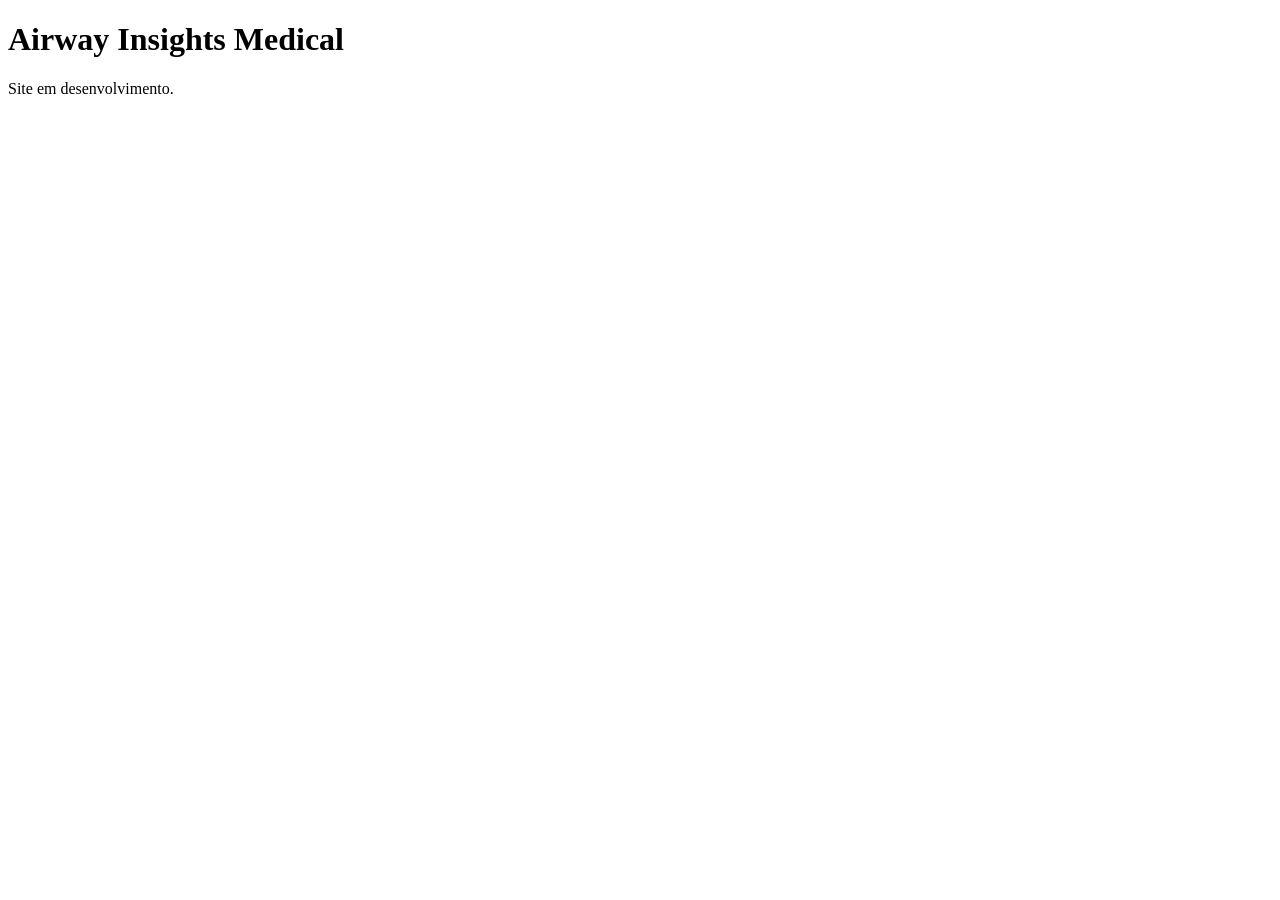
==== index.html @ 78b41fe8 "Rename index.html.html to index.html" ====
<!DOCTYPE html>
<html lang="pt-BR">
<head>
  <meta charset="UTF-8">
  <meta name="viewport" content="width=device-width, initial-scale=1.0">
  <title>Airway Insights Medical</title>
</head>

<body>
  <h1>Airway Insights Medical</h1>
  <p>Site em desenvolvimento.</p>
</body>
</html>
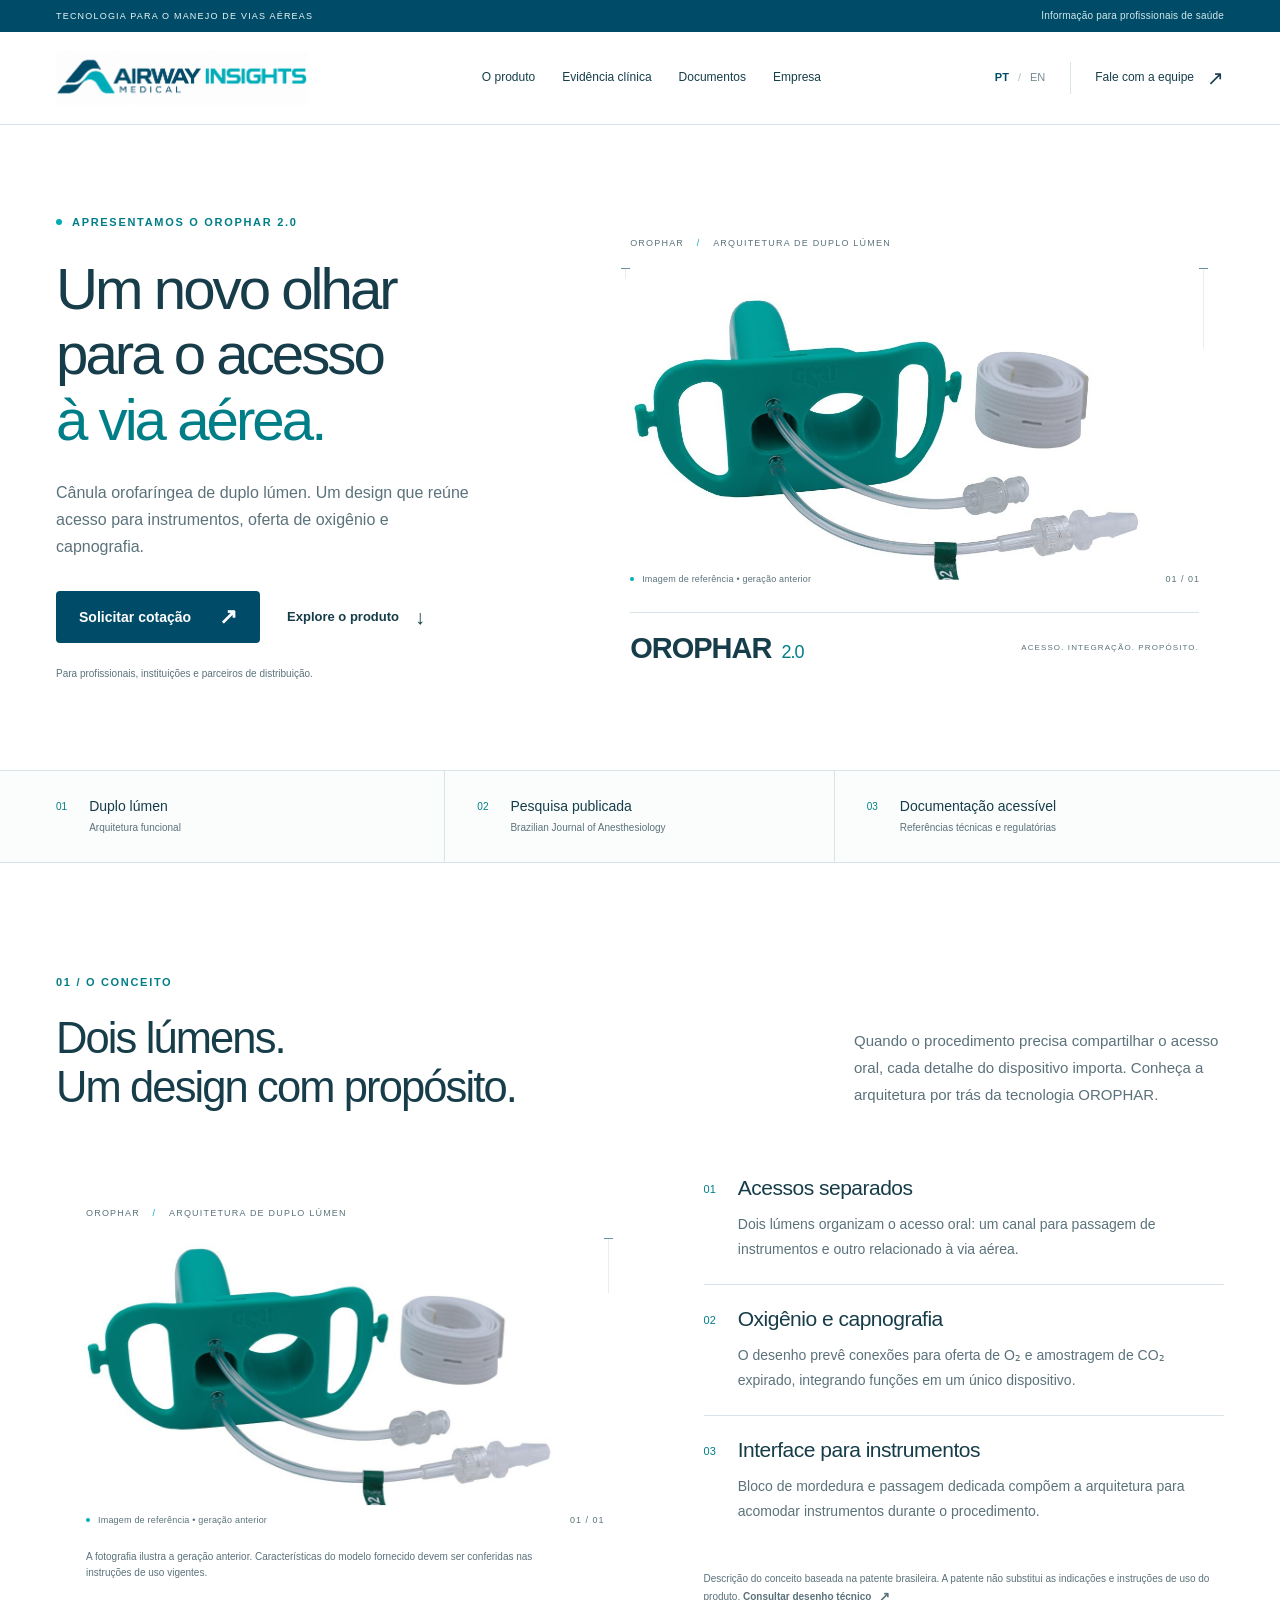
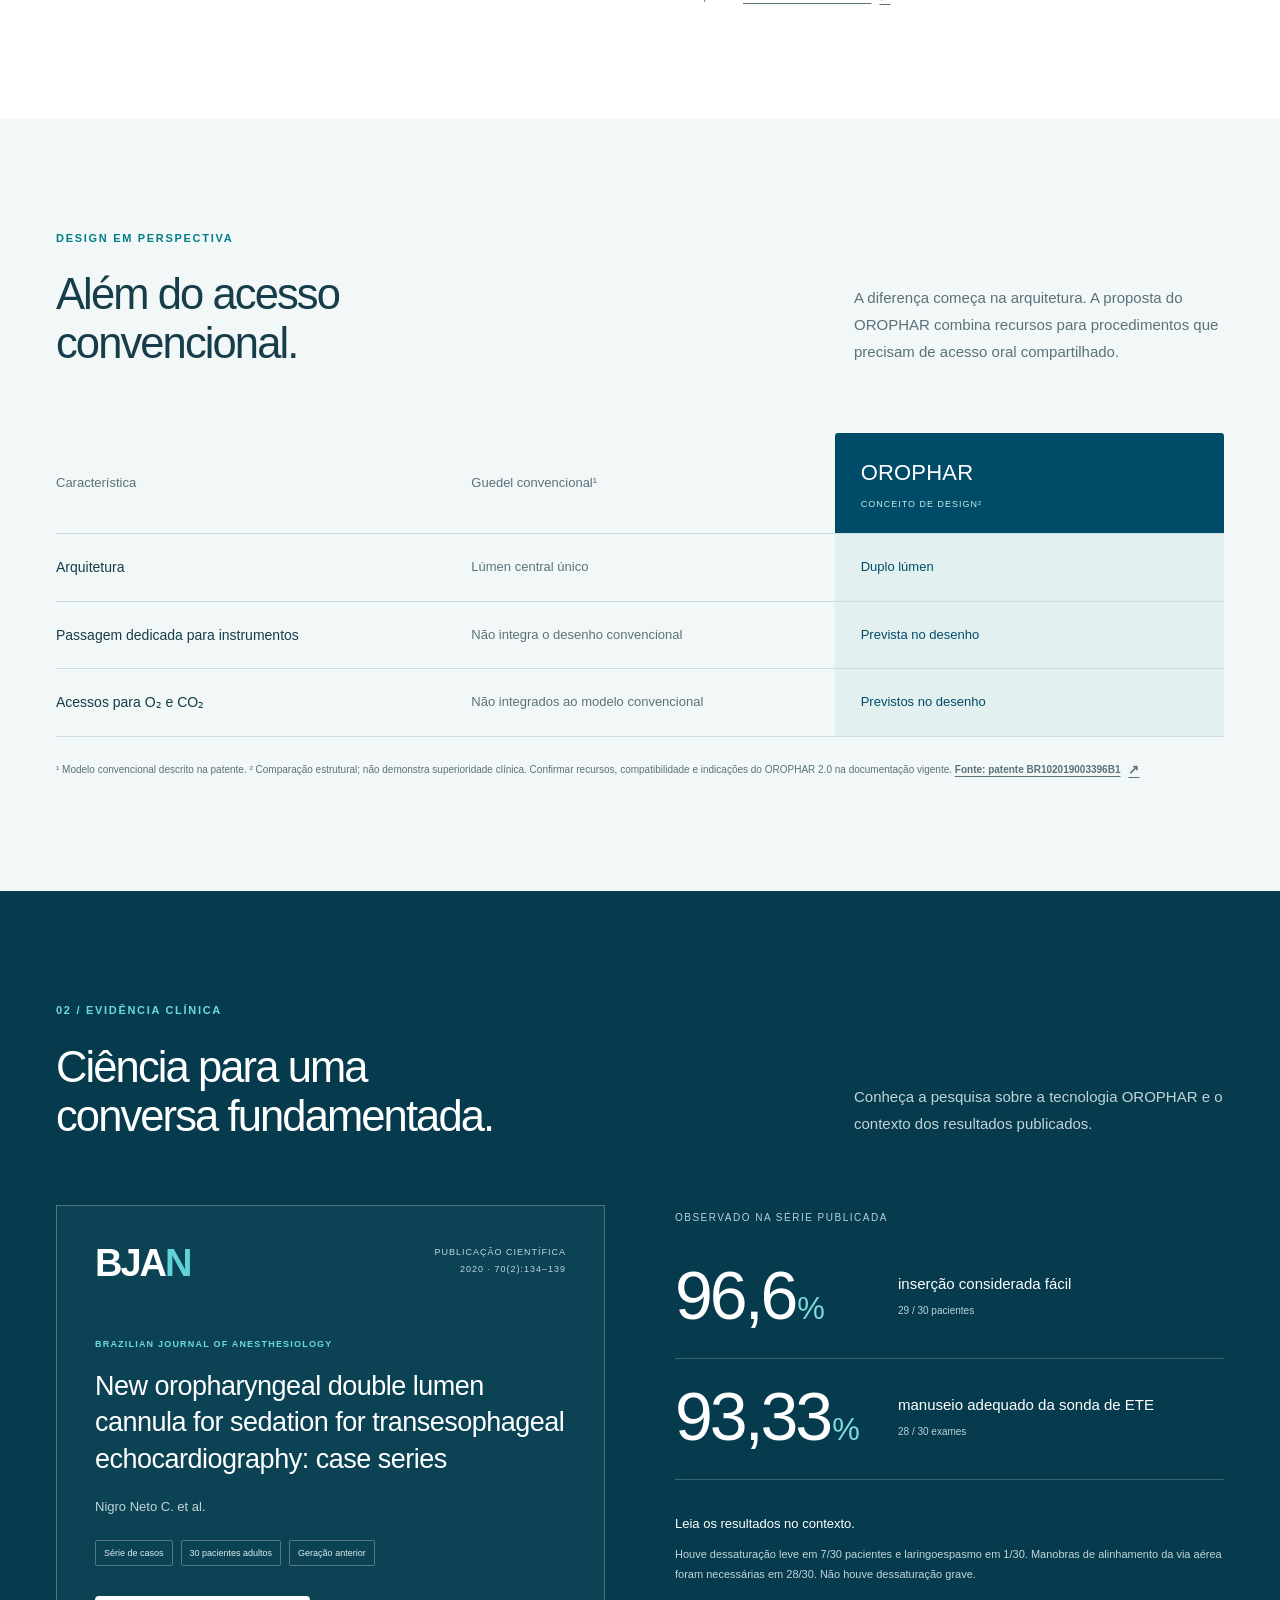
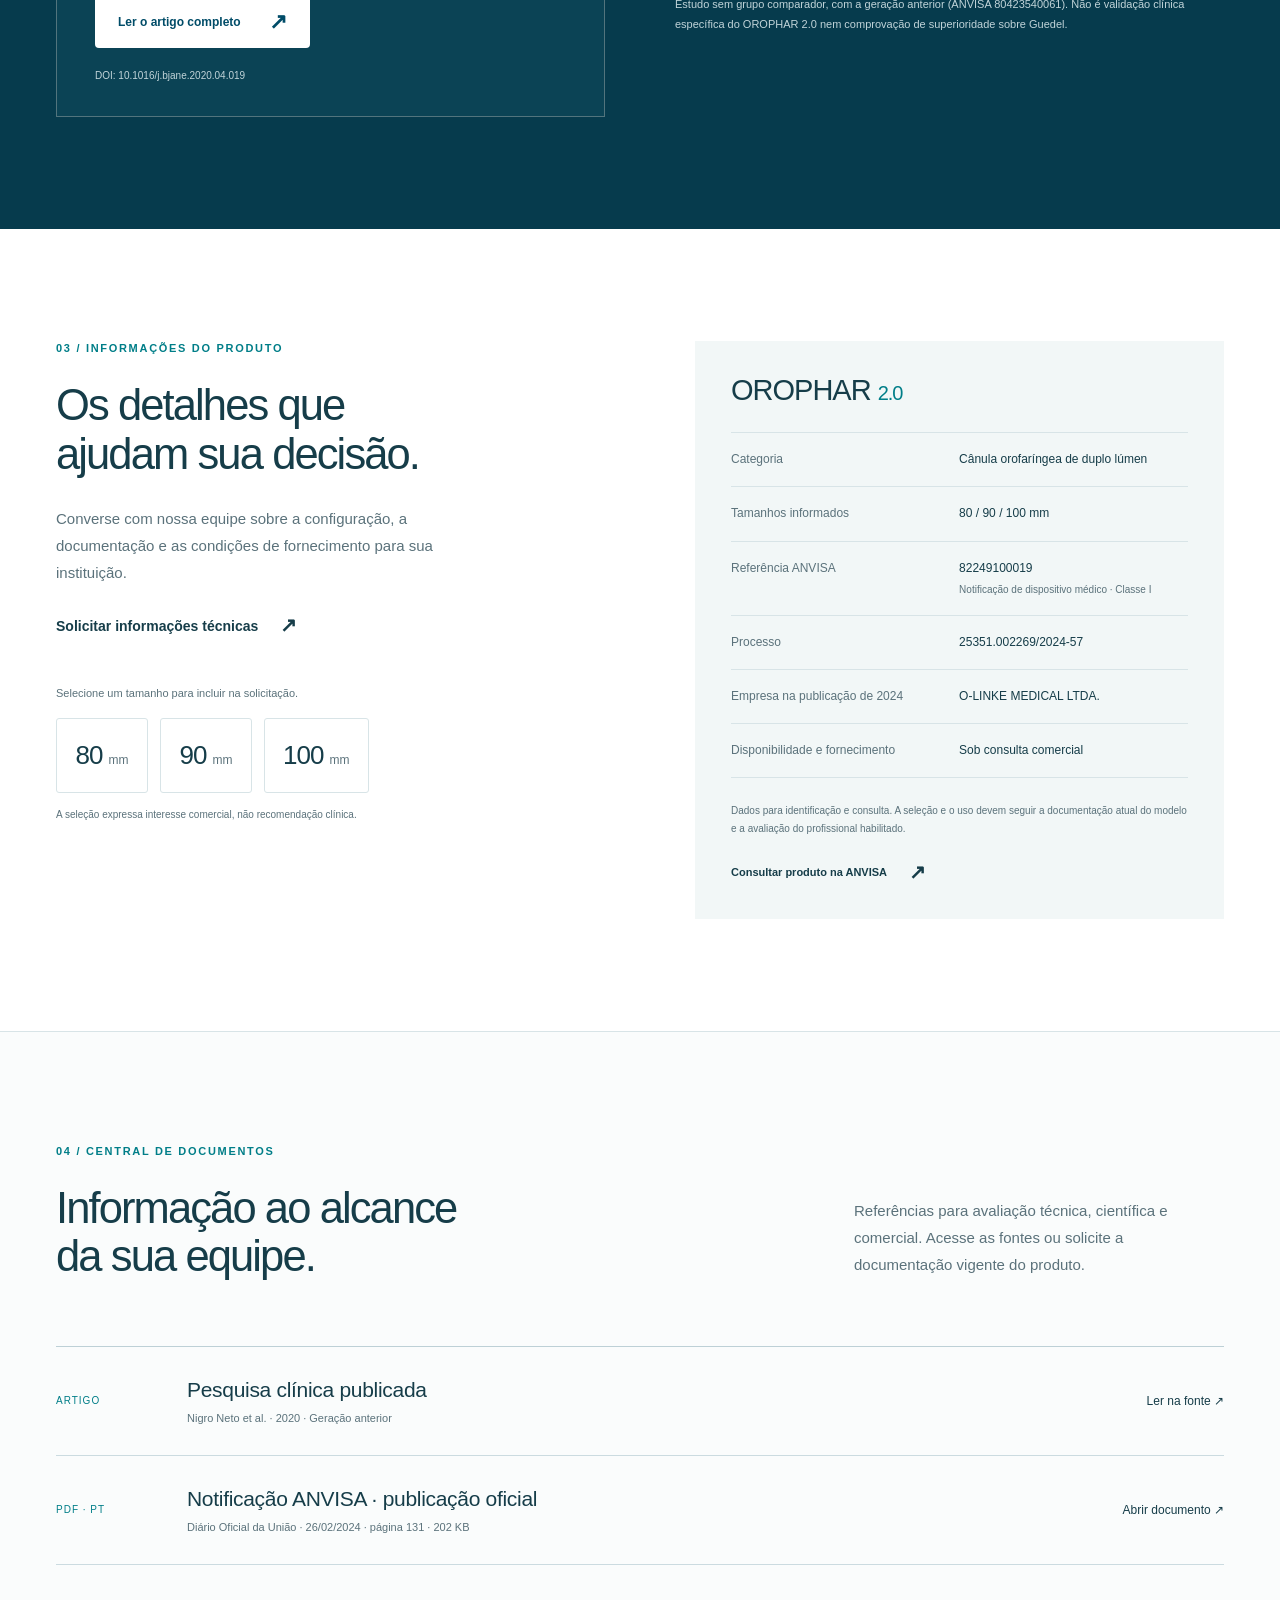
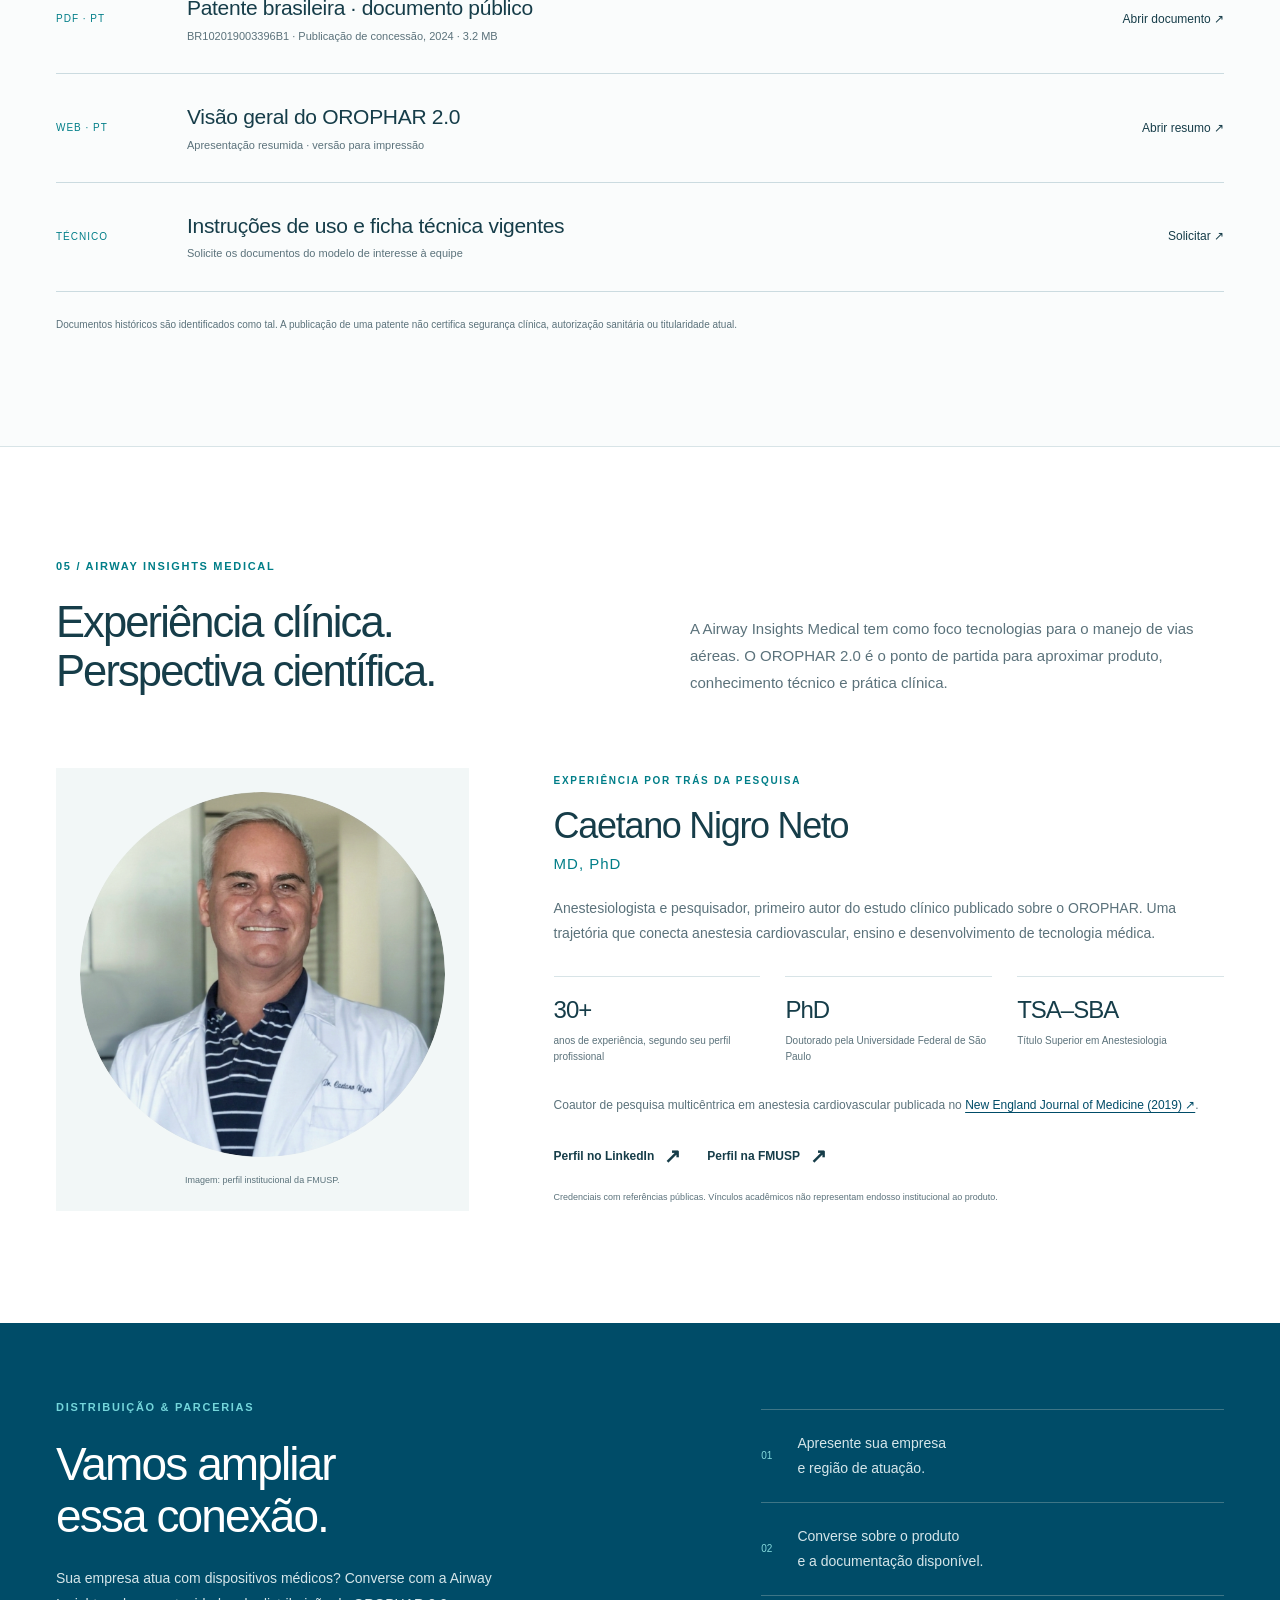
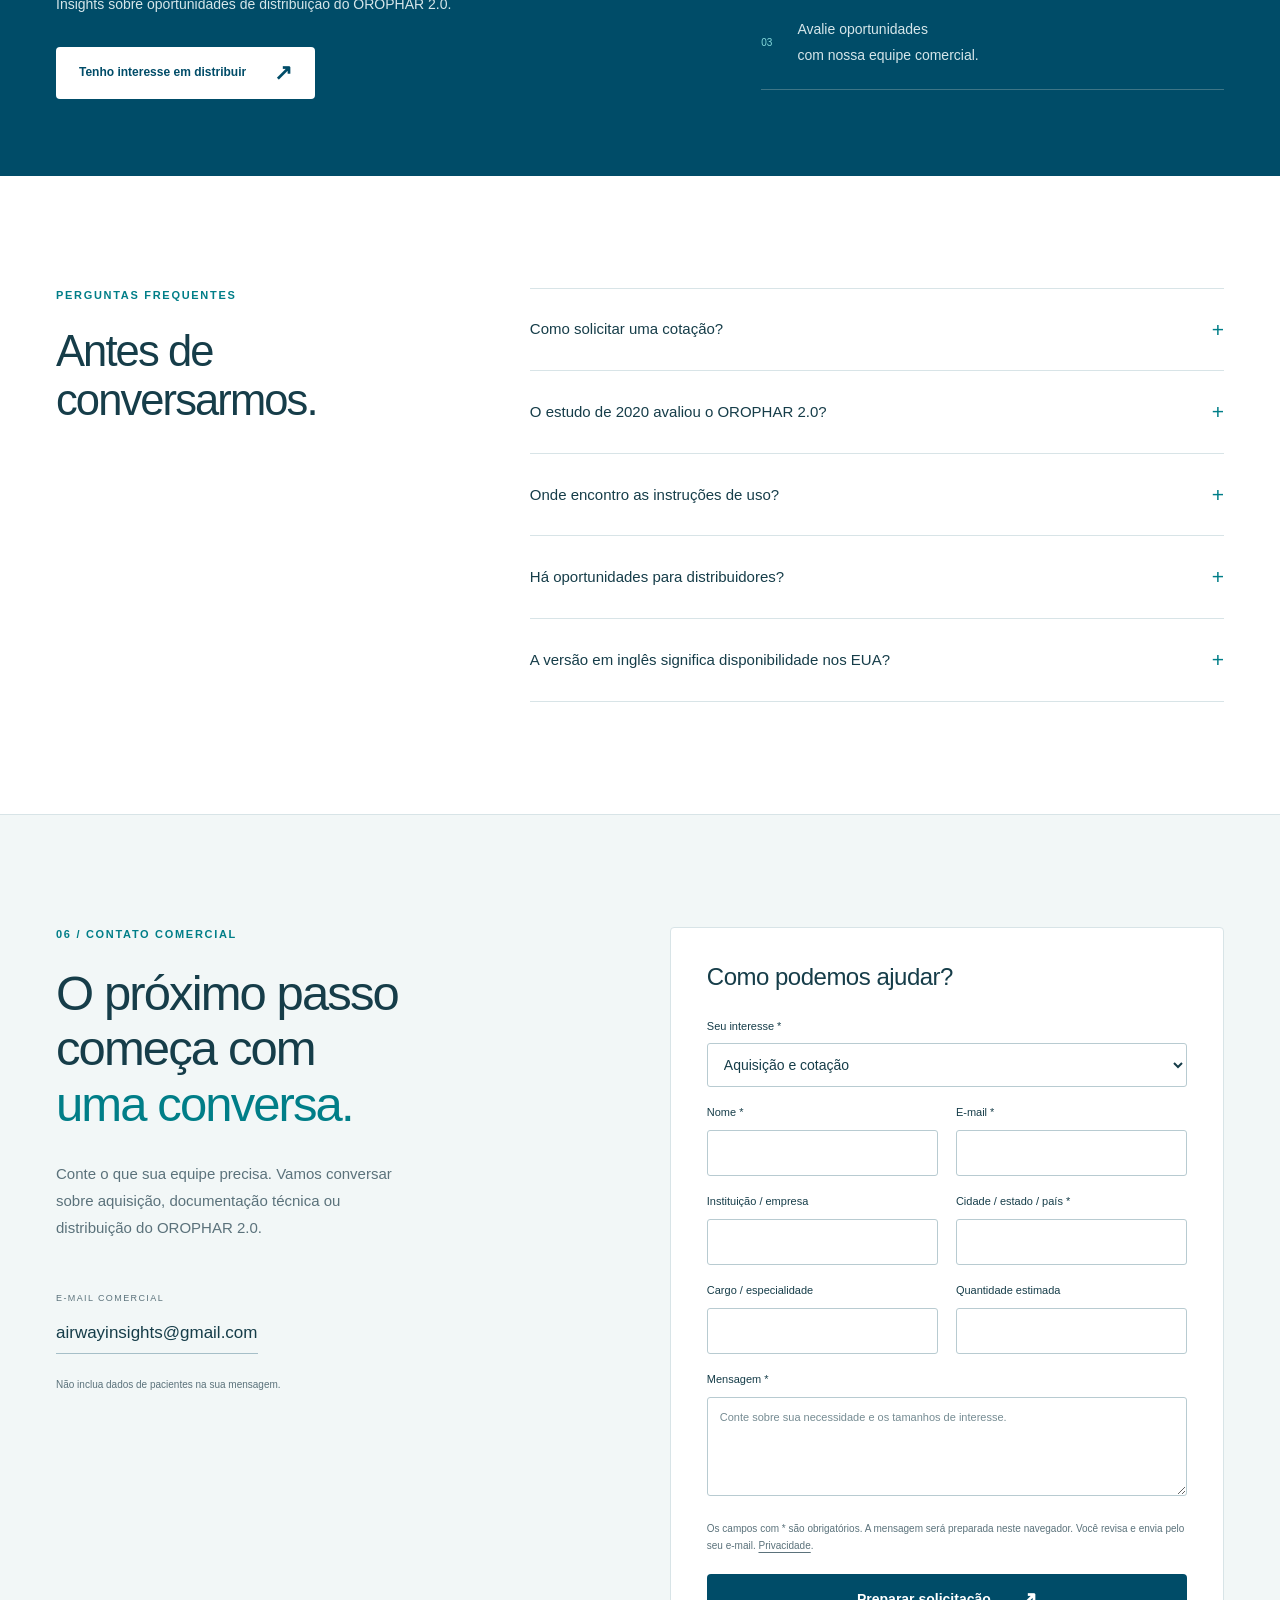
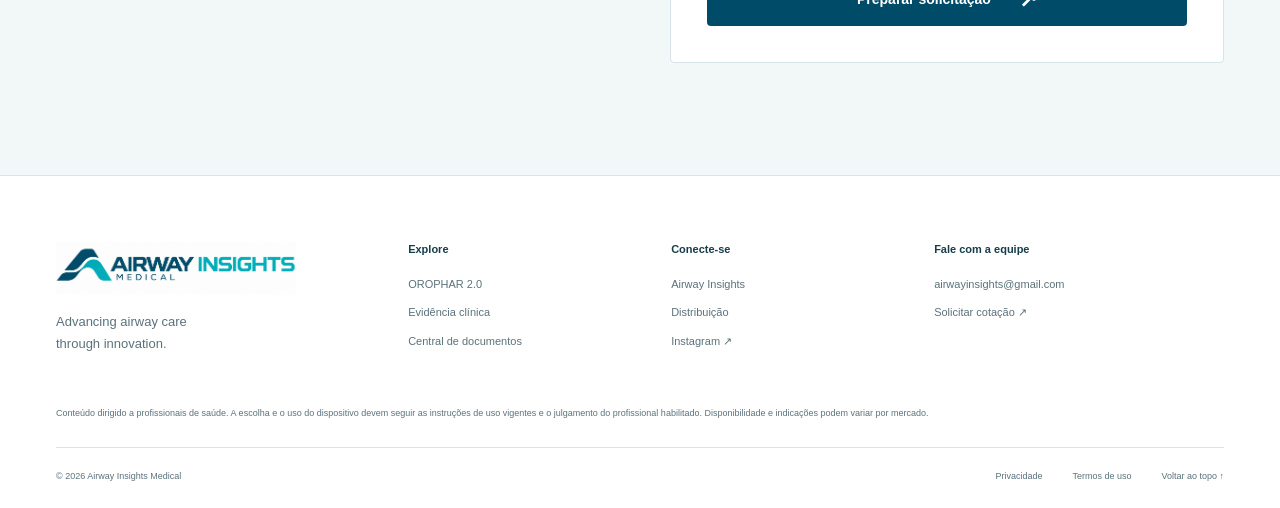
==== commit 33f205d9: "Add files via upload" ====
--- a/index.html
+++ b/index.html
@@ -1,13 +1,107 @@
-<!DOCTYPE html>
-<html lang="pt-BR">
-<head>
-  <meta charset="UTF-8">
-  <meta name="viewport" content="width=device-width, initial-scale=1.0">
-  <title>Airway Insights Medical</title>
-</head>
-
-<body>
-  <h1>Airway Insights Medical</h1>
-  <p>Site em desenvolvimento.</p>
-</body>
-</html>
+<!doctype html>
+<html lang="pt-BR">
+<head>
+ <meta charset="utf-8"><meta name="viewport" content="width=device-width, initial-scale=1">
+ <title>OROPHAR 2.0 | Airway Insights Medical</title>
+ <meta name="description" content="Conheça o OROPHAR 2.0, cânula orofaríngea de duplo lúmen. Design, evidência clínica e contato comercial com a Airway Insights Medical.">
+ <meta name="robots" content="noindex, nofollow"><meta name="theme-color" content="#034d65">
+ <meta property="og:type" content="website"><meta property="og:title" content="OROPHAR 2.0 | Airway Insights Medical"><meta property="og:description" content="Conheça o OROPHAR 2.0, cânula orofaríngea de duplo lúmen. Design, evidência clínica e contato comercial com a Airway Insights Medical.">
+ <meta property="og:locale" content="pt_BR">
+ <link rel="alternate" hreflang="pt-BR" href="index.html"><link rel="alternate" hreflang="en-US" href="en/index.html"><link rel="alternate" hreflang="x-default" href="index.html">
+ <link rel="icon" type="image/png" href="assets/airway-insights-symbol.png">
+ <link rel="stylesheet" href="assets/site.css">
+ <script src="assets/config.js" defer></script><script src="assets/site.js" defer></script>
+</head>
+<body>
+<a class="skip-link" href="#main">Pular para o conteúdo</a>
+<div class="utility"><div class="container utility-inner"><span>TECNOLOGIA PARA O MANEJO DE VIAS AÉREAS</span><span>Informação para profissionais de saúde</span></div></div>
+<header class="site-header"><div class="container header-inner">
+ <a class="brand" href="index.html" aria-label="Airway Insights Medical — início"><img src="assets/airway-insights-logo.png" width="2172" height="724" alt="Airway Insights Medical"></a>
+ <nav class="desktop-nav" aria-label="Navegação principal"><a href="#product">O produto</a><a href="#evidence">Evidência clínica</a><a href="#resources">Documentos</a><a href="#company">Empresa</a></nav>
+ <div class="header-actions"><div class="language-switch" aria-label="Idioma"><a class="active" aria-current="page" href="index.html" lang="pt-BR" aria-label="Português do Brasil">PT</a><span>/</span><a class=""  href="en/index.html" lang="en-US" aria-label="English, United States">EN</a></div><a href="#contact" class="header-contact">Fale com a equipe <span aria-hidden="true">↗</span></a><button class="menu-toggle" aria-expanded="false" aria-controls="mobile-nav" aria-label="Abrir menu"><span></span><span></span></button></div>
+ </div><nav id="mobile-nav" class="mobile-nav" aria-label="Navegação móvel" hidden><a href="#product">O produto</a><a href="#evidence">Evidência clínica</a><a href="#resources">Documentos</a><a href="#company">Empresa</a><a href="#distribution">Distribuição</a><a href="#contact">Contato comercial</a></nav>
+</header>
+<main id="main">
+ <section class="hero container" aria-labelledby="hero-title">
+  <div class="hero-copy"><p class="eyebrow"><span></span>APRESENTAMOS O OROPHAR 2.0</p>
+   <h1 id="hero-title">Um novo olhar<br>para o acesso<br><em>à via aérea.</em></h1>
+   <p class="hero-description">Cânula orofaríngea de duplo lúmen. Um design que reúne acesso para instrumentos, oferta de oxigênio e capnografia.</p>
+   <div class="hero-actions"><a class="button primary" href="#contact" data-intent="quote">Solicitar cotação<span aria-hidden="true">↗</span></a><a class="text-link" href="#product">Explore o produto <span aria-hidden="true">↓</span></a></div>
+   <p class="hero-footnote">Para profissionais, instituições e parceiros de distribuição.</p>
+  </div>
+  <div class="hero-visual"><div class="product-stage ">
+          <div class="stage-line line-one"></div><div class="stage-line line-two"></div>
+          <span class="stage-label">OROPHAR <span> / </span> ARQUITETURA DE DUPLO LÚMEN</span>
+          <div class="product-image-wrap"><img class="product-image" src="assets/orophar-reference.png" width="1280" height="720" alt="Fotografia de referência da geração anterior do OROPHAR: cânula com dois lúmens e extensões" fetchpriority="high"></div>
+          <div class="stage-bottom"><span class="technical-dot"></span><span>Imagem de referência • geração anterior</span><span>01 / 01</span></div>
+        </div><div class="product-signature"><strong>OROPHAR<span>2.0</span></strong><span>ACESSO. INTEGRAÇÃO. PROPÓSITO.</span></div></div>
+ </section>
+ <div class="trust-band"><div class="container trust-inner"><a href="#product"><span>01</span><div><strong>Duplo lúmen</strong><small>Arquitetura funcional</small></div></a><a href="#evidence"><span>02</span><div><strong>Pesquisa publicada</strong><small>Brazilian Journal of Anesthesiology</small></div></a><a href="#resources"><span>03</span><div><strong>Documentação acessível</strong><small>Referências técnicas e regulatórias</small></div></a></div></div>
+
+ <section id="product" class="section container">
+  <div class="section-heading"><div><p class="eyebrow">01 / O CONCEITO</p><h2>Dois lúmens.<br>Um design com propósito.</h2></div><p class="section-intro">Quando o procedimento precisa compartilhar o acesso oral, cada detalhe do dispositivo importa. Conheça a arquitetura por trás da tecnologia OROPHAR.</p></div>
+  <div class="anatomy-grid"><div class="anatomy-visual"><div class="product-stage anatomy-stage">
+          <div class="stage-line line-one"></div><div class="stage-line line-two"></div>
+          <span class="stage-label">OROPHAR <span> / </span> ARQUITETURA DE DUPLO LÚMEN</span>
+          <div class="product-image-wrap"><img class="product-image" src="assets/orophar-reference.png" width="1280" height="720" alt="Fotografia de referência da geração anterior do OROPHAR: cânula com dois lúmens e extensões" loading="lazy"></div>
+          <div class="stage-bottom"><span class="technical-dot"></span><span>Imagem de referência • geração anterior</span><span>01 / 01</span></div>
+        </div><p class="caption">A fotografia ilustra a geração anterior. Características do modelo fornecido devem ser conferidas nas instruções de uso vigentes.</p></div>
+  <div class="feature-list" aria-label="Recursos do design">
+   <article class="feature"><span class="feature-number">01</span><div><h3>Acessos separados</h3><p>Dois lúmens organizam o acesso oral: um canal para passagem de instrumentos e outro relacionado à via aérea.</p></div></article>
+   <article class="feature"><span class="feature-number">02</span><div><h3>Oxigênio e capnografia</h3><p>O desenho prevê conexões para oferta de O₂ e amostragem de CO₂ expirado, integrando funções em um único dispositivo.</p></div></article>
+   <article class="feature"><span class="feature-number">03</span><div><h3>Interface para instrumentos</h3><p>Bloco de mordedura e passagem dedicada compõem a arquitetura para acomodar instrumentos durante o procedimento.</p></div></article>
+   <p class="source-note">Descrição do conceito baseada na patente brasileira. A patente não substitui as indicações e instruções de uso do produto. <a class="text-link" href="https://patents.google.com/patent/BR102019003396B1/pt" target="_blank" rel="noopener noreferrer">Consultar desenho técnico<span aria-hidden="true">↗</span></a></p>
+  </div></div>
+ </section>
+
+ <section class="comparison-section section" id="design"><div class="container"><div class="section-heading"><div><p class="eyebrow">DESIGN EM PERSPECTIVA</p><h2>Além do acesso<br>convencional.</h2></div><p class="section-intro">A diferença começa na arquitetura. A proposta do OROPHAR combina recursos para procedimentos que precisam de acesso oral compartilhado.</p></div>
+ <div class="table-scroll"><table class="comparison-table"><caption class="sr-only">Comparação de características de design</caption><thead><tr><th scope="col">Característica</th><th scope="col">Guedel convencional¹</th><th scope="col" class="highlight">OROPHAR <span>CONCEITO DE DESIGN²</span></th></tr></thead><tbody>
+ <tr><th scope="row">Arquitetura</th><td>Lúmen central único</td><td class="highlight">Duplo lúmen</td></tr>
+ <tr><th scope="row">Passagem dedicada para instrumentos</th><td>Não integra o desenho convencional</td><td class="highlight">Prevista no desenho</td></tr>
+ <tr><th scope="row">Acessos para O₂ e CO₂</th><td>Não integrados ao modelo convencional</td><td class="highlight">Previstos no desenho</td></tr>
+ </tbody></table></div><p class="source-note">¹ Modelo convencional descrito na patente. ² Comparação estrutural; não demonstra superioridade clínica. Confirmar recursos, compatibilidade e indicações do OROPHAR 2.0 na documentação vigente. <a class="text-link" href="https://patents.google.com/patent/BR102019003396B1/pt" target="_blank" rel="noopener noreferrer">Fonte: patente BR102019003396B1<span aria-hidden="true">↗</span></a></p>
+ </div></section>
+
+ <section id="evidence" class="section evidence-section"><div class="container">
+  <div class="section-heading"><div><p class="eyebrow">02 / EVIDÊNCIA CLÍNICA</p><h2>Ciência para uma<br>conversa fundamentada.</h2></div><p class="section-intro">Conheça a pesquisa sobre a tecnologia OROPHAR e o contexto dos resultados publicados.</p></div>
+  <div class="evidence-layout"><article class="publication"><div class="publication-top"><span class="journal-mark">BJA<span>N</span></span><span>PUBLICAÇÃO CIENTÍFICA<br>2020 · 70(2):134–139</span></div><p class="eyebrow">BRAZILIAN JOURNAL OF ANESTHESIOLOGY</p><h3 lang="en">New oropharyngeal double lumen cannula for sedation for transesophageal echocardiography: case series</h3><p class="byline">Nigro Neto C. et al.</p><div class="study-tags"><span>Série de casos</span><span>30 pacientes adultos</span><span>Geração anterior</span></div><a class="button light" href="https://pmc.ncbi.nlm.nih.gov/articles/PMC9373078/" target="_blank" rel="noopener noreferrer">Ler o artigo completo<span aria-hidden="true">↗</span></a><p class="doi">DOI: 10.1016/j.bjane.2020.04.019</p></article>
+  <div class="study-results"><p class="results-label">OBSERVADO NA SÉRIE PUBLICADA</p><div class="stat"><strong>96,6<span>%</span></strong><p>inserção considerada fácil<small>29 / 30 pacientes</small></p></div><div class="stat"><strong>93,33<span>%</span></strong><p>manuseio adequado da sonda de ETE<small>28 / 30 exames</small></p></div>
+  <div class="evidence-context"><strong>Leia os resultados no contexto.</strong><p>Houve dessaturação leve em 7/30 pacientes e laringoespasmo em 1/30. Manobras de alinhamento da via aérea foram necessárias em 28/30. Não houve dessaturação grave.</p><p>Estudo sem grupo comparador, com a geração anterior (ANVISA 80423540061). Não é validação clínica específica do OROPHAR 2.0 nem comprovação de superioridade sobre Guedel.</p></div></div></div>
+ </div></section>
+
+ <section class="section container specifications" id="specifications"><div class="spec-intro"><p class="eyebrow">03 / INFORMAÇÕES DO PRODUTO</p><h2>Os detalhes que<br>ajudam sua decisão.</h2><p>Converse com nossa equipe sobre a configuração, a documentação e as condições de fornecimento para sua instituição.</p><a class="text-link" href="#contact" data-intent="technical">Solicitar informações técnicas<span aria-hidden="true">↗</span></a><p class="size-hint">Selecione um tamanho para incluir na solicitação.</p><div class="size-selector" aria-label="Tamanho de interesse"><button type="button" data-size="80" aria-pressed="false">80 <span>mm</span></button><button type="button" data-size="90" aria-pressed="false">90 <span>mm</span></button><button type="button" data-size="100" aria-pressed="false">100 <span>mm</span></button></div><p id="size-feedback" aria-live="polite">A seleção expressa interesse comercial, não recomendação clínica.</p></div>
+ <div class="spec-panel"><div class="spec-panel-title">OROPHAR <span>2.0</span></div><dl><div><dt>Categoria</dt><dd>Cânula orofaríngea de duplo lúmen</dd></div><div><dt>Tamanhos informados</dt><dd>80 / 90 / 100 mm</dd></div><div><dt>Referência ANVISA</dt><dd>82249100019 <small>Notificação de dispositivo médico · Classe I</small></dd></div><div><dt>Processo</dt><dd>25351.002269/2024-57</dd></div><div><dt>Empresa na publicação de 2024</dt><dd>O-LINKE MEDICAL LTDA.</dd></div><div><dt>Disponibilidade e fornecimento</dt><dd>Sob consulta comercial</dd></div></dl><p class="source-note">Dados para identificação e consulta. A seleção e o uso devem seguir a documentação atual do modelo e a avaliação do profissional habilitado.</p><a class="text-link" href="https://consultas.anvisa.gov.br/#/saude/" target="_blank" rel="noopener noreferrer">Consultar produto na ANVISA<span aria-hidden="true">↗</span></a></div>
+ </section>
+
+ <section class="section resources-section" id="resources"><div class="container"><div class="section-heading"><div><p class="eyebrow">04 / CENTRAL DE DOCUMENTOS</p><h2>Informação ao alcance<br>da sua equipe.</h2></div><p class="section-intro">Referências para avaliação técnica, científica e comercial. Acesse as fontes ou solicite a documentação vigente do produto.</p></div>
+ <div class="resource-list">
+  <a class="resource-row" href="https://pmc.ncbi.nlm.nih.gov/articles/PMC9373078/" target="_blank" rel="noopener noreferrer"><span class="resource-type">ARTIGO</span><div><h3>Pesquisa clínica publicada</h3><p>Nigro Neto et al. · 2020 · Geração anterior</p></div><span class="resource-action">Ler na fonte ↗</span></a>
+  <a class="resource-row" href="documents/anvisa-dou-2024-02-26-p131.pdf" target="_blank" rel="noopener"><span class="resource-type">PDF · PT</span><div><h3>Notificação ANVISA · publicação oficial</h3><p>Diário Oficial da União · 26/02/2024 · página 131 · 202 KB</p></div><span class="resource-action">Abrir documento ↗</span></a>
+  <a class="resource-row" href="documents/patente-BR102019003396B1.pdf" target="_blank" rel="noopener"><span class="resource-type">PDF · PT</span><div><h3>Patente brasileira · documento público</h3><p>BR102019003396B1 · Publicação de concessão, 2024 · 3.2 MB</p></div><span class="resource-action">Abrir documento ↗</span></a>
+  <a class="resource-row" href="documents/overview-pt.html" target="_blank" rel="noopener"><span class="resource-type">WEB · PT</span><div><h3>Visão geral do OROPHAR 2.0</h3><p>Apresentação resumida · versão para impressão</p></div><span class="resource-action">Abrir resumo ↗</span></a>
+  <a class="resource-row" href="#contact" data-intent="technical"><span class="resource-type">TÉCNICO</span><div><h3>Instruções de uso e ficha técnica vigentes</h3><p>Solicite os documentos do modelo de interesse à equipe</p></div><span class="resource-action">Solicitar ↗</span></a>
+ </div><p class="source-note">Documentos históricos são identificados como tal. A publicação de uma patente não certifica segurança clínica, autorização sanitária ou titularidade atual.</p>
+ </div></section>
+
+ <section class="section container company-section" id="company"><div class="company-intro"><p class="eyebrow">05 / AIRWAY INSIGHTS MEDICAL</p><h2>Experiência clínica.<br>Perspectiva científica.</h2><p>A Airway Insights Medical tem como foco tecnologias para o manejo de vias aéreas. O OROPHAR 2.0 é o ponto de partida para aproximar produto, conhecimento técnico e prática clínica.</p></div>
+ <div class="expert-layout"><figure class="expert-photo"><img src="assets/caetano-nigro-neto.png" alt="Dr. Caetano Nigro Neto" width="1024" height="1024" loading="lazy"><figcaption>Imagem: perfil institucional da FMUSP.</figcaption></figure><div class="expert-content"><p class="eyebrow">EXPERIÊNCIA POR TRÁS DA PESQUISA</p><h3>Caetano Nigro Neto<span>MD, PhD</span></h3><p class="expert-description">Anestesiologista e pesquisador, primeiro autor do estudo clínico publicado sobre o OROPHAR. Uma trajetória que conecta anestesia cardiovascular, ensino e desenvolvimento de tecnologia médica.</p><div class="credentials"><div><strong>30+</strong><span>anos de experiência, segundo seu perfil profissional</span></div><div><strong>PhD</strong><span>Doutorado pela Universidade Federal de São Paulo</span></div><div><strong>TSA–SBA</strong><span>Título Superior em Anestesiologia</span></div></div><p class="research-credit">Coautor de pesquisa multicêntrica em anestesia cardiovascular publicada no <a href="https://pubmed.ncbi.nlm.nih.gov/30888743/" target="_blank" rel="noopener noreferrer">New England Journal of Medicine (2019) ↗</a>.</p><div class="expert-links"><a class="text-link" href="https://www.linkedin.com/in/ccaetanonigroneto/" target="_blank" rel="noopener noreferrer">Perfil no LinkedIn<span aria-hidden="true">↗</span></a><a class="text-link" href="https://fm.usp.br/posgrad/corpo-docente/caetano-nigro-neto" target="_blank" rel="noopener noreferrer">Perfil na FMUSP<span aria-hidden="true">↗</span></a></div><p class="source-note">Credenciais com referências públicas. Vínculos acadêmicos não representam endosso institucional ao produto.</p></div></div>
+ </section>
+
+ <section id="distribution" class="distribution-section"><div class="container distribution-inner"><div><p class="eyebrow">DISTRIBUIÇÃO & PARCERIAS</p><h2>Vamos ampliar<br>essa conexão.</h2><p>Sua empresa atua com dispositivos médicos? Converse com a Airway Insights sobre oportunidades de distribuição do OROPHAR 2.0.</p><a class="button light" href="#contact" data-intent="distribution">Tenho interesse em distribuir<span aria-hidden="true">↗</span></a></div><div class="partner-notes"><div><span>01</span><p>Apresente sua empresa<br>e região de atuação.</p></div><div><span>02</span><p>Converse sobre o produto<br>e a documentação disponível.</p></div><div><span>03</span><p>Avalie oportunidades<br>com nossa equipe comercial.</p></div></div></div></section>
+
+ <section class="section container faq-section" id="questions"><div><p class="eyebrow">PERGUNTAS FREQUENTES</p><h2>Antes de<br>conversarmos.</h2></div><div class="faq-list">
+ <details><summary>Como solicitar uma cotação?<span>+</span></summary><p>Escolha “Solicitar cotação” e informe sua instituição, região e quantidade de interesse. O formulário prepara uma mensagem para você revisar e enviar pelo seu e-mail. Preços, prazos e disponibilidade são confirmados pela equipe comercial.</p></details>
+ <details><summary>O estudo de 2020 avaliou o OROPHAR 2.0?<span>+</span></summary><p>Não. O estudo avaliou a geração anterior do OROPHAR, identificada no artigo pelo número ANVISA 80423540061. A versão atual é apresentada separadamente. Consulte a seção de evidência para conhecer o desenho e as limitações do estudo.</p></details>
+ <details><summary>Onde encontro as instruções de uso?<span>+</span></summary><p>Solicite à equipe a versão vigente das instruções de uso e a ficha técnica correspondentes ao modelo fornecido. O material desta página é informativo e não substitui esses documentos.</p></details>
+ <details><summary>Há oportunidades para distribuidores?<span>+</span></summary><p>Recebemos contatos de empresas interessadas. Selecione “Distribuição e parceria” no formulário e inclua sua região, perfil de clientes e experiência com dispositivos médicos. As condições serão avaliadas individualmente.</p></details>
+ <details><summary>A versão em inglês significa disponibilidade nos EUA?<span>+</span></summary><p>Não. O inglês facilita o acesso à informação. A disponibilidade comercial e as indicações dependem dos requisitos e autorizações aplicáveis a cada mercado. Consulte nossa equipe sobre seu país.</p></details>
+ </div></section>
+
+ <section id="contact" class="section contact-section"><div class="container contact-grid"><div class="contact-copy"><p class="eyebrow">06 / CONTATO COMERCIAL</p><h2>O próximo passo<br>começa com<br><em>uma conversa.</em></h2><p>Conte o que sua equipe precisa. Vamos conversar sobre aquisição, documentação técnica ou distribuição do OROPHAR 2.0.</p><div class="direct-contact"><span>E-MAIL COMERCIAL</span><a class="email-link" href="mailto:airwayinsights@gmail.com">airwayinsights@gmail.com <span aria-hidden="true">↗</span></a></div><a class="text-link whatsapp-contact" href="#contact" hidden>WhatsApp <span aria-hidden="true">↗</span></a><p class="contact-note">Não inclua dados de pacientes na sua mensagem.</p></div>
+ <form id="contact-form" class="contact-form" action="mailto:airwayinsights@gmail.com" method="get"><h3>Como podemos ajudar?</h3><div class="field"><label for="intent">Seu interesse *</label><select id="intent" name="intent" required><option value="quote">Aquisição e cotação</option><option value="institution">Hospital ou instituição</option><option value="distribution">Distribuição e parceria</option><option value="technical">Informação técnica e científica</option></select></div><div class="form-row"><div class="field"><label for="name">Nome *</label><input id="name" name="name" required autocomplete="name" maxlength="100"></div><div class="field"><label for="email">E-mail *</label><input id="email" name="email" type="email" required autocomplete="email" maxlength="150"></div></div><div class="form-row"><div class="field"><label for="organization">Instituição / empresa</label><input id="organization" name="organization" autocomplete="organization" maxlength="150"></div><div class="field"><label for="region">Cidade / estado / país *</label><input id="region" name="region" required maxlength="150"></div></div><div class="form-row"><div class="field"><label for="role">Cargo / especialidade</label><input id="role" name="role" autocomplete="organization-title" maxlength="100"></div><div class="field"><label for="quantity">Quantidade estimada</label><input id="quantity" name="quantity" type="number" min="1" max="1000000" step="1" inputmode="numeric"></div></div><div class="field"><label for="message">Mensagem *</label><textarea id="message" name="message" rows="3" required maxlength="1500" placeholder="Conte sobre sua necessidade e os tamanhos de interesse."></textarea></div><input type="hidden" name="size" id="selected-size"><p class="form-privacy">Os campos com * são obrigatórios. A mensagem será preparada neste navegador. Você revisa e envia pelo seu e-mail. <a href="documents/privacy-pt.html">Privacidade</a>.</p><button type="submit" class="button primary full-width">Preparar solicitação <span aria-hidden="true">↗</span></button><noscript><p>Para entrar em contato, envie diretamente para <a href="mailto:airwayinsights@gmail.com">airwayinsights@gmail.com</a>.</p></noscript></form>
+ </div></section>
+</main>
+<footer class="site-footer"><div class="container"><div class="footer-main"><div class="footer-brand"><div class="brand"><img src="assets/airway-insights-logo.png" alt="Airway Insights Medical" width="2172" height="724" loading="lazy"></div><p>Advancing airway care<br>through innovation.</p></div><div class="footer-column"><strong>Explore</strong><a href="#product">OROPHAR 2.0</a><a href="#evidence">Evidência clínica</a><a href="#resources">Central de documentos</a></div><div class="footer-column"><strong>Conecte-se</strong><a href="#company">Airway Insights</a><a href="#distribution">Distribuição</a><a href="https://www.instagram.com/airwayinsights/" target="_blank" rel="noopener noreferrer">Instagram ↗</a></div><div class="footer-column"><strong>Fale com a equipe</strong><a class="email-link" href="mailto:airwayinsights@gmail.com">airwayinsights@gmail.com</a><a href="#contact">Solicitar cotação ↗</a></div></div><div class="footer-note">Conteúdo dirigido a profissionais de saúde. A escolha e o uso do dispositivo devem seguir as instruções de uso vigentes e o julgamento do profissional habilitado. Disponibilidade e indicações podem variar por mercado.</div><div class="footer-bottom"><span>© 2026 Airway Insights Medical</span><div><a href="documents/privacy-pt.html">Privacidade</a><a href="documents/terms-pt.html">Termos de uso</a><a href="#main">Voltar ao topo ↑</a></div></div></div></footer>
+<div class="mobile-cta"><span>OROPHAR 2.0</span><a class="button primary" href="#contact" data-intent="quote">Solicitar cotação<span aria-hidden="true">↗</span></a></div>
+<dialog id="inquiry-dialog" aria-labelledby="dialog-title"><div class="dialog-top"><p class="eyebrow">AIRWAY INSIGHTS MEDICAL</p><button type="button" class="close-dialog" aria-label="Fechar">×</button></div><h2 id="dialog-title">Sua mensagem está pronta.</h2><p>Revise abaixo. Nenhuma mensagem foi enviada ainda.</p><textarea id="inquiry-preview" rows="10" readonly aria-label="Mensagem preparada"></textarea><div class="dialog-actions"><a id="send-email" href="mailto:airwayinsights@gmail.com" class="button primary">Abrir meu e-mail ↗</a><button type="button" class="button secondary" id="copy-message">Copiar mensagem</button></div><p class="dialog-note" id="copy-status" aria-live="polite">Se o aplicativo não abrir, copie a mensagem e envie para airwayinsights@gmail.com.</p></dialog>
+</body></html>
--- a/assets/site.css
+++ b/assets/site.css
@@ -0,0 +1,13 @@
+@charset "UTF-8";
+:root{--navy:#004c68;--navy-deep:#063b4d;--teal:#00acb8;--teal-dark:#007e88;--ink:#163d49;--muted:#5b727b;--line:#d8e4e7;--pale:#f2f7f7;--white:#fff;--max:1280px;--radius:4px}
+*{box-sizing:border-box}html{scroll-behavior:smooth;scroll-padding-top:115px}body{margin:0;color:var(--ink);background:#fff;font-family:Arial,"Helvetica Neue",sans-serif;font-size:16px;line-height:1.6;-webkit-font-smoothing:antialiased}button,input,select,textarea{font:inherit}button,a,input,select,textarea{-webkit-tap-highlight-color:transparent}button,a{touch-action:manipulation}button{cursor:pointer}a{color:inherit;text-decoration:none}img{max-width:100%;height:auto}button{color:inherit}p,h1,h2,h3,figure{margin:0}p+p{margin-top:14px}h1,h2,h3{font-weight:500;line-height:1.12}h1{font-size:clamp(44px,4.55vw,68px);letter-spacing:-3px}h2{font-size:clamp(34px,3.4vw,48px);letter-spacing:-1.9px}h3{font-size:23px;letter-spacing:-.5px}em{font-style:normal;color:var(--teal-dark)}.container{width:calc(100% - 112px);max-width:var(--max);margin-inline:auto}.section{padding-block:112px}.eyebrow{font-size:11px;letter-spacing:1.7px;font-weight:700;line-height:1.4;color:var(--teal-dark);margin-bottom:24px}.text-link{display:inline-flex;align-items:center;gap:22px;font-size:14px;font-weight:600;line-height:1.45}.text-link>span{font-size:20px}.text-link:hover{color:var(--teal-dark)}.button{display:inline-flex;min-height:52px;align-items:center;justify-content:center;gap:28px;border:1px solid transparent;border-radius:var(--radius);padding:14px 22px;font-size:14px;font-weight:600;line-height:1.4;transition:background .2s,transform .2s}.button>span{font-size:22px;line-height:1}.button:hover{transform:translateY(-2px)}.primary{background:var(--navy);color:#fff}.primary:hover{background:var(--navy-deep)}.light{background:#fff;color:var(--navy)}.light:hover{background:#e8f8f8}.secondary{background:transparent;border-color:var(--line);color:var(--navy)}.full-width{width:100%}a:focus-visible,button:focus-visible,summary:focus-visible{outline:3px solid var(--teal-dark);outline-offset:5px}input:focus-visible,select:focus-visible,textarea:focus-visible{outline:2px solid var(--teal-dark);outline-offset:2px}[hidden]{display:none!important}.sr-only{position:absolute;width:1px;height:1px;overflow:hidden;clip:rect(0,0,0,0);white-space:nowrap}.skip-link{position:fixed;top:-80px;left:20px;z-index:30;padding:14px;background:#fff;color:var(--navy)}.skip-link:focus{top:12px}.utility{background:var(--navy);color:#e9f5f6}.utility-inner{display:flex;justify-content:space-between;align-items:center;height:32px;font-size:9px;letter-spacing:1.2px}.utility-inner span:last-child{letter-spacing:.2px;font-size:10px;color:#d0e7eb}.site-header{position:sticky;top:0;z-index:15;background:rgba(255,255,255,.97);border-bottom:1px solid var(--line)}.header-inner{height:92px;display:flex;align-items:center;justify-content:space-between;gap:25px}.brand{width:252px;height:54px;display:block;overflow:hidden;position:relative;flex-shrink:0}.brand img{width:270px;max-width:none;position:absolute;left:-9px;top:-17px}.desktop-nav{display:flex;align-items:center;gap:27px}.desktop-nav a{font-size:12px;white-space:nowrap}.desktop-nav a:hover{color:var(--teal-dark)}.header-actions{display:flex;align-items:center;gap:25px}.language-switch{display:flex;gap:9px;font-size:11px;align-items:center;line-height:1.4}.language-switch span{color:#b0bec1}.language-switch a{padding:8px 0;color:#758b92}.language-switch .active{color:var(--navy);font-weight:700}.header-contact{font-size:12px;white-space:nowrap;display:flex;align-items:center;gap:13px;border-left:1px solid var(--line);padding-left:24px}.header-contact span{font-size:20px}.menu-toggle{display:none;width:42px;height:42px;background:transparent;border:1px solid var(--line);padding:10px}.menu-toggle span{display:block;height:1px;background:var(--navy);margin:5px 0}.mobile-nav{padding:10px 24px 20px;border-top:1px solid var(--line);background:#fff}.mobile-nav a{display:block;padding:10px 0;font-size:15px}
+.hero{display:grid;grid-template-columns:.95fr 1.12fr;align-items:center;gap:15px;min-height:645px;padding-block:72px 70px}.hero .eyebrow{display:flex;align-items:center;gap:10px;margin-bottom:26px}.hero .eyebrow>span{width:6px;height:6px;border-radius:50%;background:var(--teal)}.hero-description{max-width:420px;margin-top:27px;font-size:16px;color:var(--muted);line-height:1.7}.hero-actions{display:flex;align-items:center;gap:27px;margin-top:31px}.hero-actions .text-link{font-size:13px;gap:16px}.hero-footnote{font-size:10px;color:var(--muted);margin-top:23px}.hero-visual{align-self:stretch;display:flex;flex-direction:column;justify-content:center;min-width:0}.product-stage{position:relative;min-height:355px;width:100%;overflow:hidden;background:#fff}.product-image-wrap{width:100%;height:100%;display:flex;align-items:center;position:relative;padding-top:9px}.product-image{width:100%;max-width:none;clip-path:polygon(0 18%,57% 18%,57% 37%,100% 37%,100% 100%,0 100%);margin-top:-35px;transform:scale(1.045);transform-origin:center}.stage-label{position:absolute;left:30px;top:4px;z-index:1;font-size:9px;letter-spacing:1.2px;color:var(--muted)}.stage-label span{padding:0 9px;color:var(--teal)}.stage-line{position:absolute;top:36px;bottom:25px;width:1px;background:var(--line);opacity:.6}.line-one{left:25px}.line-two{right:20px}.stage-line:before,.stage-line:after{content:"";position:absolute;width:9px;height:1px;background:var(--navy);left:-4px}.stage-line:after{bottom:0}.stage-bottom{position:absolute;bottom:0;left:30px;right:24px;display:flex;align-items:center;gap:8px;font-size:9px;color:var(--muted);letter-spacing:.2px}.stage-bottom>span:last-child{margin-left:auto;font-size:9px;letter-spacing:1px}.technical-dot{width:4px;height:4px;background:var(--teal);border-radius:50%;flex:none}.product-signature{margin:25px 25px 0 30px;padding-top:18px;border-top:1px solid var(--line);display:flex;align-items:center;justify-content:space-between;gap:12px}.product-signature>strong{font-weight:600;font-size:29px;letter-spacing:-1px;line-height:1.2}.product-signature strong>span{margin-left:10px;font-size:18px;font-weight:400;color:var(--teal-dark)}.product-signature>span{font-size:8px;letter-spacing:1.1px;color:var(--muted)}.trust-band{border-block:1px solid var(--line);background:#fbfdfd}.trust-inner{display:grid;grid-template-columns:repeat(3,1fr)}.trust-inner>a{display:flex;align-items:center;gap:22px;padding:26px 32px;border-right:1px solid var(--line)}.trust-inner>a:first-child{padding-left:0}.trust-inner>a:last-child{border-right:0}.trust-inner>a>span{font-size:10px;color:var(--teal-dark);align-self:flex-start;margin-top:2px}.trust-inner strong{font-size:14px;font-weight:500;display:block;line-height:1.4}.trust-inner small{font-size:10px;color:var(--muted);display:block;margin-top:3px}.section-heading{display:flex;justify-content:space-between;align-items:flex-end;gap:60px;margin-bottom:65px}.section-intro{font-size:15px;line-height:1.8;color:var(--muted);max-width:370px;padding-bottom:3px}.anatomy-grid{display:grid;grid-template-columns:1.1fr 1fr;gap:75px;align-items:center}.anatomy-stage{min-height:325px}.anatomy-visual .caption{font-size:10px;color:var(--muted);max-width:460px;margin:22px 30px 0}.feature{display:flex;gap:22px;padding:22px 0;border-top:1px solid var(--line)}.feature:first-child{padding-top:0;border:0}.feature-number{font-size:11px;color:var(--teal-dark);padding-top:5px}.feature h3{font-size:21px;letter-spacing:-.5px;margin-bottom:12px}.feature p{font-size:14px;color:var(--muted);line-height:1.8}.source-note{font-size:10px;color:var(--muted);line-height:1.8;margin-top:24px}.source-note .text-link{font-size:10px;gap:8px;text-decoration:underline;text-underline-offset:3px}.source-note .text-link>span{font-size:13px}.comparison-section{background:var(--pale)}.table-scroll{overflow-x:auto}.comparison-table{border-collapse:collapse;width:100%;font-size:14px;text-align:left}.comparison-table th,.comparison-table td{padding:22px 26px;border-bottom:1px solid #ccdce0;width:33.333%}.comparison-table thead th{font-weight:500;color:var(--muted);font-size:13px;padding-block:22px}.comparison-table th:first-child{padding-left:0}.comparison-table .highlight{background:#e2f0f0;color:var(--navy)}.comparison-table thead .highlight{background:var(--navy);color:#fff;font-size:22px;letter-spacing:.2px;border-radius:3px 3px 0 0}.comparison-table .highlight span{display:block;font-size:9px;letter-spacing:1px;color:#cbe8eb;margin-top:7px}.comparison-table tbody th{font-weight:500}.comparison-table td{font-size:13px;color:var(--muted)}.evidence-section{background:var(--navy-deep);color:#fff}.evidence-section .eyebrow{color:#6cd9dd}.evidence-section .section-intro{color:#c1d4d9}.evidence-layout{display:grid;grid-template-columns:1fr 1fr;gap:70px}.publication{padding:38px 38px 32px;border:1px solid #52747d;position:relative;background:#0b4355}.publication-top{display:flex;justify-content:space-between;align-items:flex-start;margin-bottom:56px}.journal-mark{font-size:38px;font-weight:700;letter-spacing:-2px;line-height:1}.journal-mark span{color:#61d3d8}.publication-top>span:last-child{font-size:9px;line-height:1.9;letter-spacing:1px;color:#c1d4d9;text-align:right}.publication>.eyebrow{font-size:9px;letter-spacing:1.2px;margin-bottom:17px}.publication h3{font-size:27px;line-height:1.35;letter-spacing:-.5px}.byline{font-size:13px;color:#c1d4d9;margin-top:20px}.study-tags{display:flex;flex-wrap:wrap;gap:8px;margin:22px 0 30px}.study-tags>span{font-size:9px;padding:5px 8px;border:1px solid #567783;border-radius:2px;color:#deebee}.publication .button{font-size:12px;min-height:45px}.doi{font-size:10px;color:#c1d4d9;margin-top:20px}.results-label{font-size:10px;letter-spacing:1.5px;color:#b6d1d8;margin:5px 0 12px}.stat{display:flex;gap:25px;align-items:center;padding:20px 0 25px;border-bottom:1px solid #3a6470}.stat>strong{font-size:68px;letter-spacing:-3px;font-weight:400;line-height:1.1;min-width:198px}.stat>strong>span{font-size:31px;color:#7ed9dd;margin-left:2px;letter-spacing:-1px}.stat>p{font-size:15px;line-height:1.45}.stat small{display:block;font-size:10px;color:#b9d1d9;margin-top:9px}.evidence-context{margin-top:30px}.evidence-context>strong{font-size:13px;font-weight:500}.evidence-context>p{font-size:11px;line-height:1.8;color:#c1d4d9;margin-top:10px}.specifications{display:grid;grid-template-columns:1fr 1fr;gap:110px}.spec-intro>p:not(.eyebrow):not(.size-hint){font-size:15px;line-height:1.8;color:var(--muted);margin-top:27px;max-width:420px}.spec-intro .text-link{margin-top:25px}.size-hint{font-size:11px;color:var(--muted);margin-top:45px}.size-selector{display:flex;gap:12px;margin-top:15px}.size-selector button{background:#fff;border:1px solid var(--line);padding:16px 18px;font-size:26px;letter-spacing:-1px;min-width:92px;border-radius:3px}.size-selector button span{font-size:12px;letter-spacing:0;color:var(--muted)}.size-selector button[aria-pressed="true"]{background:var(--navy);color:#fff;border-color:var(--navy)}.size-selector button[aria-pressed="true"] span{color:#cbe8eb}#size-feedback{font-size:10px!important;margin-top:13px!important;max-width:400px}.spec-panel{background:var(--pale);padding:32px 36px}.spec-panel-title{font-size:29px;letter-spacing:-1px;line-height:1.2;padding-bottom:24px;border-bottom:1px solid var(--line)}.spec-panel-title span{color:var(--teal-dark);font-size:20px}.spec-panel dl{margin:0}.spec-panel dl>div{display:grid;grid-template-columns:1fr 1.1fr;gap:20px;padding:17px 0;border-bottom:1px solid var(--line);font-size:12px;line-height:1.6}.spec-panel dt{color:var(--muted)}.spec-panel dd{margin:0}.spec-panel dd small{font-size:10px;display:block;color:var(--muted);margin-top:4px}.spec-panel>.text-link{font-size:11px;margin-top:20px}.resources-section{background:#fafcfc;border-block:1px solid var(--line)}.resource-list{border-top:1px solid #bdd0d6}.resource-row{display:flex;align-items:center;gap:25px;padding:28px 0;border-bottom:1px solid #cbdbe0;transition:background .2s}.resource-row:hover{background:#edf5f5}.resource-type{flex:0 0 106px;font-size:10px;letter-spacing:1px;color:var(--teal-dark)}.resource-row h3{font-size:21px;line-height:1.4;letter-spacing:-.3px}.resource-row p{font-size:11px;color:var(--muted);margin-top:5px}.resource-action{margin-left:auto;font-size:12px;white-space:nowrap;padding-left:20px}.company-intro{display:grid;grid-template-columns:1fr 1fr;gap:0 100px}.company-intro>.eyebrow{grid-column:1/-1}.company-intro>p:last-child{align-self:end;font-size:15px;line-height:1.8;color:var(--muted)}.expert-layout{display:grid;grid-template-columns:.8fr 1.3fr;gap:85px;margin-top:72px;align-items:center}.expert-photo{padding:24px;background:var(--pale);max-width:430px}.expert-photo img{display:block;width:100%;border-radius:50%;mix-blend-mode:multiply}.expert-photo figcaption{font-size:9px;text-align:center;color:var(--muted);margin-top:16px}.expert-content>.eyebrow{font-size:10px;margin-bottom:18px}.expert-content h3{font-size:36px;letter-spacing:-1.3px}.expert-content h3>span{display:block;font-size:15px;letter-spacing:1px;margin-top:10px;color:var(--teal-dark)}.expert-description{font-size:14px;line-height:1.8;color:var(--muted);margin-top:23px}.credentials{display:grid;grid-template-columns:1fr 1fr 1fr;gap:25px;margin:30px 0}.credentials>div{border-top:1px solid var(--line);padding-top:17px}.credentials strong{display:block;font-size:24px;font-weight:500;letter-spacing:-1px;line-height:1.3}.credentials span{display:block;font-size:10px;color:var(--muted);line-height:1.6;margin-top:8px}.expert-links{display:flex;gap:26px}.expert-links .text-link{font-size:12px;gap:10px}.expert-content .source-note{font-size:9px;margin-top:18px}.distribution-section{background:var(--navy);color:#fff;padding:77px 0}.distribution-inner{display:grid;grid-template-columns:1.2fr 1fr;gap:150px;align-items:center}.distribution-section .eyebrow{color:#74d6db}.distribution-section h2{font-size:46px}.distribution-section p:not(.eyebrow){color:#d5e6ea;font-size:14px;max-width:440px;margin-top:24px;line-height:1.8}.distribution-section .button{margin-top:30px;font-size:12px}.partner-notes>div{display:flex;gap:25px;padding:21px 0;border-bottom:1px solid #3e7586;align-items:center}.partner-notes>div:first-child{border-top:1px solid #3e7586}.partner-notes span{font-size:10px;color:#83d9dc}.partner-notes p{margin:0!important;font-size:14px!important}.faq-section{display:grid;grid-template-columns:.7fr 1.3fr;gap:100px}.faq-list details{border-top:1px solid var(--line)}.faq-list details:last-child{border-bottom:1px solid var(--line)}summary{list-style:none;padding:24px 0;font-size:15px;cursor:pointer;display:flex;align-items:center;justify-content:space-between;gap:25px}summary::-webkit-details-marker{display:none}summary>span{font-size:21px;color:var(--teal-dark);font-weight:400}details[open] summary>span{transform:rotate(45deg)}details>p{font-size:13px;color:var(--muted);line-height:1.8;padding:0 28px 23px 0}.contact-section{background:var(--pale);border-block:1px solid var(--line)}.contact-grid{display:grid;grid-template-columns:1fr 1.1fr;gap:110px}.contact-copy h2{font-size:49px;line-height:1.13}.contact-copy>p:not(.eyebrow){max-width:355px;font-size:15px;line-height:1.8;color:var(--muted);margin-top:28px}.direct-contact{margin-top:50px}.direct-contact>span{display:block;font-size:9px;letter-spacing:1.4px;color:var(--muted);margin-bottom:13px}.direct-contact>a{font-size:17px;border-bottom:1px solid #a6bfc8;padding-bottom:7px;display:inline-flex;gap:28px}.direct-contact>a>span{color:var(--teal-dark)}.contact-copy>.contact-note{font-size:10px!important;margin-top:22px!important}.contact-form{background:#fff;padding:36px;border:1px solid var(--line);border-radius:4px}.contact-form h3{font-size:24px;margin-bottom:27px}.field{margin-bottom:17px;min-width:0}.field label{display:block;font-size:11px;color:var(--ink);margin-bottom:8px}.field input,.field textarea,.field select{border:1px solid #b8cbd1;width:100%;border-radius:3px;background:#fff;color:var(--ink);padding:11px 12px;font-size:14px;min-height:44px}.field textarea{resize:vertical;min-height:99px;line-height:1.6}.field textarea::placeholder{font-size:11px;color:#758b92}.form-row{display:grid;grid-template-columns:1fr 1fr;gap:18px}.form-privacy{font-size:10px;line-height:1.7;color:var(--muted);margin-bottom:20px}.form-privacy a{text-decoration:underline;text-underline-offset:3px}.site-footer{padding:65px 0 25px}.footer-main{display:grid;grid-template-columns:1.4fr 1fr 1fr 1.3fr;gap:40px;padding-bottom:50px}.footer-brand .brand{width:240px}.footer-brand .brand img{width:258px}.footer-brand>p{font-size:13px;color:var(--muted);line-height:1.7;margin-top:16px}.footer-column{display:flex;flex-direction:column;align-items:flex-start;gap:11px}.footer-column strong{font-size:11px;font-weight:600;margin-bottom:6px}.footer-column a{font-size:11px;color:var(--muted)}.footer-column a:hover{color:var(--teal-dark)}.footer-note{font-size:9px;line-height:1.8;color:var(--muted);max-width:990px;padding-bottom:25px}.footer-bottom{border-top:1px solid var(--line);padding-top:21px;display:flex;justify-content:space-between;gap:20px;font-size:9px;color:var(--muted)}.footer-bottom>div{display:flex;gap:30px}.mobile-cta{display:none}dialog{border:1px solid var(--line);border-radius:6px;padding:32px;max-width:640px;width:calc(100% - 32px);max-height:90vh;color:var(--ink);box-shadow:0 20px 100px #002a3850}dialog::backdrop{background:#072f43a8;backdrop-filter:blur(4px)}.dialog-top{display:flex;justify-content:space-between;align-items:center}.dialog-top .eyebrow{margin-bottom:18px}.close-dialog{background:none;border:none;font-size:30px;line-height:1;padding:5px 8px;margin-top:-20px}.dialog-top+h2{font-size:31px;letter-spacing:-1px}dialog>p{font-size:13px;color:var(--muted);margin-top:14px}#inquiry-preview{width:100%;margin:23px 0 18px;padding:16px;border:1px solid var(--line);background:var(--pale);font-size:12px;color:var(--ink);line-height:1.7;resize:vertical}.dialog-actions{display:flex;gap:12px;flex-wrap:wrap}.dialog-note{font-size:11px!important;margin-top:17px!important}.whatsapp-contact{margin-top:22px}.document-page{background:var(--pale)}.document{max-width:850px;margin:50px auto;background:#fff;padding:60px}.document-back{display:inline-block;font-size:13px;color:var(--teal-dark);margin-bottom:30px}.document-logo{display:block;width:300px;margin-bottom:40px}.document h1{font-size:43px;letter-spacing:-1.5px;margin-bottom:23px}.document h2{font-size:24px;letter-spacing:-.5px;margin:34px 0 17px}.document p,.document li{font-size:15px;color:var(--muted);line-height:1.8}.document p.lead{font-size:21px}.document a:not(.document-back){color:var(--teal-dark);text-decoration:underline;overflow-wrap:anywhere}.document footer{border-top:1px solid var(--line);margin-top:40px;padding-top:20px}.document footer p{font-size:12px}.document .eyebrow{font-size:10px}
+@media(min-width:1600px){.hero{min-height:710px}.hero h1{font-size:70px}.product-stage{min-height:370px}}
+@media(max-width:1200px){.container{width:calc(100% - 70px)}.desktop-nav{gap:18px}.header-actions{gap:18px}.brand{width:220px}.brand img{width:237px;top:-14px;left:-8px}.header-contact{padding-left:16px;font-size:11px}.hero{grid-template-columns:1fr 1fr;min-height:590px}.hero h1{font-size:54px}.hero-description{font-size:15px}.hero-actions{gap:18px}.hero-actions .button{padding:13px 15px;gap:15px}.product-stage{min-height:295px}.product-image{margin-top:-15px}.stage-label{font-size:8px;left:20px;letter-spacing:.7px}.product-signature>span{font-size:7px}.product-signature>strong{font-size:26px}.anatomy-grid{gap:40px}.specifications{gap:60px}.evidence-layout{gap:42px}.stat>strong{font-size:55px;min-width:159px}.stat>strong>span{font-size:27px}.stat{gap:15px}.publication{padding:30px}.publication h3{font-size:25px}.contact-grid{gap:60px}.distribution-inner{gap:90px}.expert-layout{gap:60px}.footer-main{gap:25px}.footer-brand .brand{width:205px}.footer-brand .brand img{width:220px;top:-14px}}
+@media(max-width:1000px){.desktop-nav{display:none}.header-inner{height:80px}.menu-toggle{display:block}.hero{min-height:600px;padding-block:55px}.hero h1{font-size:48px;letter-spacing:-2px}.hero-actions{flex-wrap:wrap}.hero-footnote{max-width:270px}.product-stage{min-height:260px}.stage-label{font-size:7px;letter-spacing:.4px}.stage-bottom{font-size:8px;left:16px;right:16px}.stage-bottom>span:last-child{display:none}.product-signature{margin-inline:15px;align-items:flex-start;flex-direction:column}.product-signature>span{font-size:8px}.section{padding-block:85px}.section-heading{gap:40px;margin-bottom:50px}.section-intro{max-width:320px;font-size:14px}.anatomy-grid{grid-template-columns:1fr 1fr;gap:35px}.anatomy-stage{min-height:240px}.feature h3{font-size:19px}.feature p{font-size:13px}.evidence-layout{gap:30px}.publication{padding:25px}.publication h3{font-size:23px}.stat{flex-direction:column;align-items:flex-start;gap:10px;padding:18px 0}.stat>strong{font-size:58px}.stat>p{font-size:14px}.stat small{display:inline-block;margin-left:10px}.evidence-context{margin-top:22px}.specifications{gap:40px}.spec-panel{padding:27px}.spec-panel dl>div{grid-template-columns:1fr;gap:6px}.expert-layout{gap:40px;grid-template-columns:.75fr 1.2fr}.expert-content h3{font-size:30px}.credentials{gap:15px}.credentials strong{font-size:21px}.distribution-inner{gap:60px}.faq-section{gap:60px}.contact-grid{gap:40px}.contact-copy h2{font-size:40px}.contact-form{padding:27px}.form-row{gap:12px}.direct-contact>a{font-size:14px;gap:12px}.footer-main{grid-template-columns:1fr 1fr;gap:40px}.footer-brand .brand{width:230px}.footer-brand .brand img{width:247px;top:-17px}.trust-inner>a{gap:14px;padding:22px}.trust-inner strong{font-size:12px}.trust-inner small{font-size:9px}.resource-row h3{font-size:19px}.resource-type{flex-basis:85px}.resource-action{font-size:10px}}
+@media(max-width:720px){html{scroll-padding-top:95px}.container{width:calc(100% - 40px)}.utility-inner{height:27px;font-size:7px;letter-spacing:.9px;justify-content:center}.utility-inner span:last-child{display:none}.header-inner{height:72px;gap:12px}.brand{width:190px;height:42px}.brand img{width:203px;left:-7px;top:-14px}.header-actions{gap:15px}.header-contact{display:none}.language-switch{font-size:10px;gap:6px}.menu-toggle{width:35px;height:35px;padding:7px}.hero{grid-template-columns:1fr;padding:44px 0 35px;gap:30px;min-height:0}.hero h1{font-size:51px;letter-spacing:-2.6px;line-height:1.05}.hero .eyebrow{font-size:9px;letter-spacing:1.1px;margin-bottom:22px}.hero-description{font-size:15px;line-height:1.7;margin-top:24px;max-width:430px}.hero-actions{gap:23px;margin-top:27px;flex-wrap:nowrap}.hero-actions .button{font-size:12px;min-height:48px;padding:13px 16px;gap:17px}.hero-actions .text-link{font-size:11px;gap:12px}.hero-footnote{font-size:9px;max-width:100%;margin-top:18px}.hero-visual{margin-inline:-4px}.product-stage{min-height:240px}.product-image{margin-top:-12px;transform:scale(1.02)}.stage-label{font-size:7px;left:20px;top:0}.stage-bottom{font-size:8px;left:22px;right:22px}.stage-bottom>span:last-child{display:block;font-size:8px}.stage-line{top:23px;bottom:21px}.product-signature{margin:20px 22px 0;padding-top:15px;flex-direction:row;align-items:center}.product-signature>strong{font-size:27px}.product-signature>span{font-size:6px;letter-spacing:.5px;text-align:right;max-width:122px}.trust-inner{grid-template-columns:1fr}.trust-inner>a{padding:17px 0!important;border-right:0;border-bottom:1px solid var(--line);gap:20px}.trust-inner>a:last-child{border-bottom:0}.trust-inner>a>div{display:flex;align-items:center;justify-content:space-between;gap:12px;width:100%}.trust-inner>a>span{font-size:9px;margin-top:1px}.trust-inner strong{font-size:12px}.trust-inner small{font-size:8px;margin:0;max-width:148px;text-align:right}.section{padding-block:65px}.eyebrow{font-size:9px;letter-spacing:1.3px;margin-bottom:19px}h2{font-size:35px;letter-spacing:-1.7px}.section-heading{display:block;margin-bottom:38px}.section-intro{max-width:100%;font-size:14px;margin-top:23px}.anatomy-grid{grid-template-columns:1fr;gap:40px}.anatomy-stage{min-height:245px}.anatomy-visual .caption{margin:18px 22px 0;font-size:9px;max-width:100%}.feature{gap:20px;padding:22px 0}.feature h3{font-size:21px}.feature p{font-size:14px}.feature-number{font-size:10px}.source-note{font-size:9px;margin-top:20px}.comparison-table{min-width:600px}.comparison-table th,.comparison-table td{padding:18px 20px;font-size:12px}.comparison-table thead .highlight{font-size:19px}.comparison-table thead .highlight span{font-size:8px}.table-scroll{margin-right:-20px;padding-right:20px}.evidence-layout{grid-template-columns:1fr;gap:34px}.publication{padding:27px}.publication-top{margin-bottom:35px}.publication h3{font-size:25px;line-height:1.32}.publication .eyebrow{font-size:8px}.study-results{padding-inline:4px}.stat{flex-direction:row;align-items:center;gap:18px;padding:20px 0}.stat>strong{font-size:54px;min-width:155px}.stat>p{font-size:13px}.stat small{display:block;margin:7px 0 0;font-size:9px}.stat>strong>span{font-size:26px}.results-label{font-size:9px}.evidence-context>p{font-size:11px}.specifications{grid-template-columns:1fr;gap:38px}.spec-intro>p:not(.eyebrow):not(.size-hint){font-size:14px;margin-top:22px}.size-hint{margin-top:30px}.spec-panel{padding:28px 24px}.spec-panel dl>div{grid-template-columns:.9fr 1.1fr;gap:18px}.spec-panel dt,.spec-panel dd{font-size:11px}.resource-row{gap:14px;padding:23px 0;align-items:flex-start;flex-wrap:wrap}.resource-type{flex:0 0 67px;font-size:8px;padding-top:6px;letter-spacing:.6px}.resource-row>div{flex:1;min-width:180px}.resource-row h3{font-size:19px;line-height:1.3}.resource-row p{font-size:10px;line-height:1.7}.resource-action{margin-left:81px;padding-left:0;font-size:10px;margin-top:0}.company-intro{grid-template-columns:1fr;gap:0}.company-intro>p:last-child{margin-top:23px;font-size:14px}.expert-layout{grid-template-columns:1fr;gap:33px;margin-top:40px}.expert-photo{width:100%;max-width:340px;margin:auto;padding:22px}.expert-content h3{font-size:32px}.expert-description{font-size:14px}.credentials{gap:22px;margin:27px 0}.credentials strong{font-size:22px}.credentials span{font-size:9px}.expert-links{gap:25px}.expert-links .text-link{font-size:11px}.distribution-section{padding:58px 0}.distribution-inner{grid-template-columns:1fr;gap:38px}.distribution-section h2{font-size:37px}.distribution-section p:not(.eyebrow){font-size:14px}.partner-notes>div{gap:25px;padding:18px 0}.partner-notes p br{display:none}.faq-section{grid-template-columns:1fr;gap:33px}summary{font-size:14px;padding-block:21px;gap:22px}.faq-list details>p{font-size:13px}.contact-grid{grid-template-columns:1fr;gap:35px}.contact-copy h2{font-size:43px;letter-spacing:-2px}.contact-copy>p:not(.eyebrow){max-width:100%;font-size:14px;margin-top:23px}.direct-contact{margin-top:30px}.direct-contact>a{font-size:16px;gap:20px}.contact-form{padding:26px 20px}.contact-form h3{font-size:23px}.form-row{grid-template-columns:1fr;gap:0}.field{margin-bottom:16px}.field label{font-size:11px}.field input,.field select,.field textarea{font-size:16px;min-height:47px}.site-footer{padding:45px 0 95px}.footer-main{grid-template-columns:1fr 1fr;gap:32px 20px;padding-bottom:35px}.footer-brand{grid-column:1/-1}.footer-brand .brand{width:235px}.footer-brand .brand img{width:251px;top:-17px}.footer-brand>p{font-size:12px;margin-top:10px}.footer-column:last-child{grid-column:1/-1}.footer-column strong{font-size:11px}.footer-column a{font-size:11px}.footer-note{font-size:9px;padding-bottom:20px}.footer-bottom{flex-direction:column;font-size:9px;gap:14px}.footer-bottom>div{gap:25px}.mobile-cta{position:fixed;bottom:0;left:0;right:0;z-index:14;display:flex;align-items:center;justify-content:space-between;padding:11px 20px calc(11px + env(safe-area-inset-bottom));background:#fffffffa;border-top:1px solid var(--line);box-shadow:0 -6px 20px #123e4910;gap:10px}.mobile-cta>span{font-size:13px;font-weight:500;letter-spacing:.2px}.mobile-cta .button{font-size:11px;min-height:40px;padding:10px 14px;gap:25px}.mobile-cta .button>span{font-size:17px}dialog{padding:24px;max-height:85dvh}.dialog-top+h2{font-size:28px}.dialog-actions .button{font-size:12px;padding:13px 15px}.dialog-actions{gap:10px}.document{padding:30px 24px;margin:20px}.document-logo{width:245px;margin-bottom:30px}.document h1{font-size:34px}.document p,.document li{font-size:14px}.document h2{font-size:23px}}
+@media(max-width:370px){.container{width:calc(100% - 32px)}.brand{width:162px}.brand img{width:176px;top:-10px}.header-actions{gap:10px}.hero h1{font-size:45px}.hero-actions{gap:15px}.hero-actions .button{font-size:11px;padding-inline:13px;gap:12px}.hero-actions .text-link{font-size:10px;gap:8px}.product-stage{min-height:216px}.stat>strong{font-size:47px;min-width:135px}.stat>p{font-size:12px}.credentials{gap:13px}.credentials strong{font-size:20px}.direct-contact>a{font-size:14px}}
+@media(prefers-reduced-motion:reduce){html{scroll-behavior:auto}*,*:before,*:after{transition:none!important;animation:none!important}.button:hover{transform:none}}
+@media print{.utility,.site-header,.hero-actions,.mobile-cta,.contact-section,.site-footer,.skip-link,.document-back{display:none!important}.container{width:100%}.section{padding:25px 0;break-inside:avoid}body,.document-page{background:#fff;color:#000}.document{max-width:none;padding:0;margin:0}.document h1{font-size:29px}.document h2{font-size:19px;margin-top:24px}.document p,.document li{font-size:10pt;line-height:1.5}.document-logo{width:230px;margin-bottom:20px}.document footer{margin-top:25px}.evidence-section,.distribution-section{background:#fff;color:#000}.document a{color:#000!important}@page{size:A4;margin:20mm}}
+
+.research-credit{font-size:12px;color:var(--muted);line-height:1.8;margin:0 0 25px}.research-credit a{color:var(--navy);text-decoration:underline;text-underline-offset:3px}
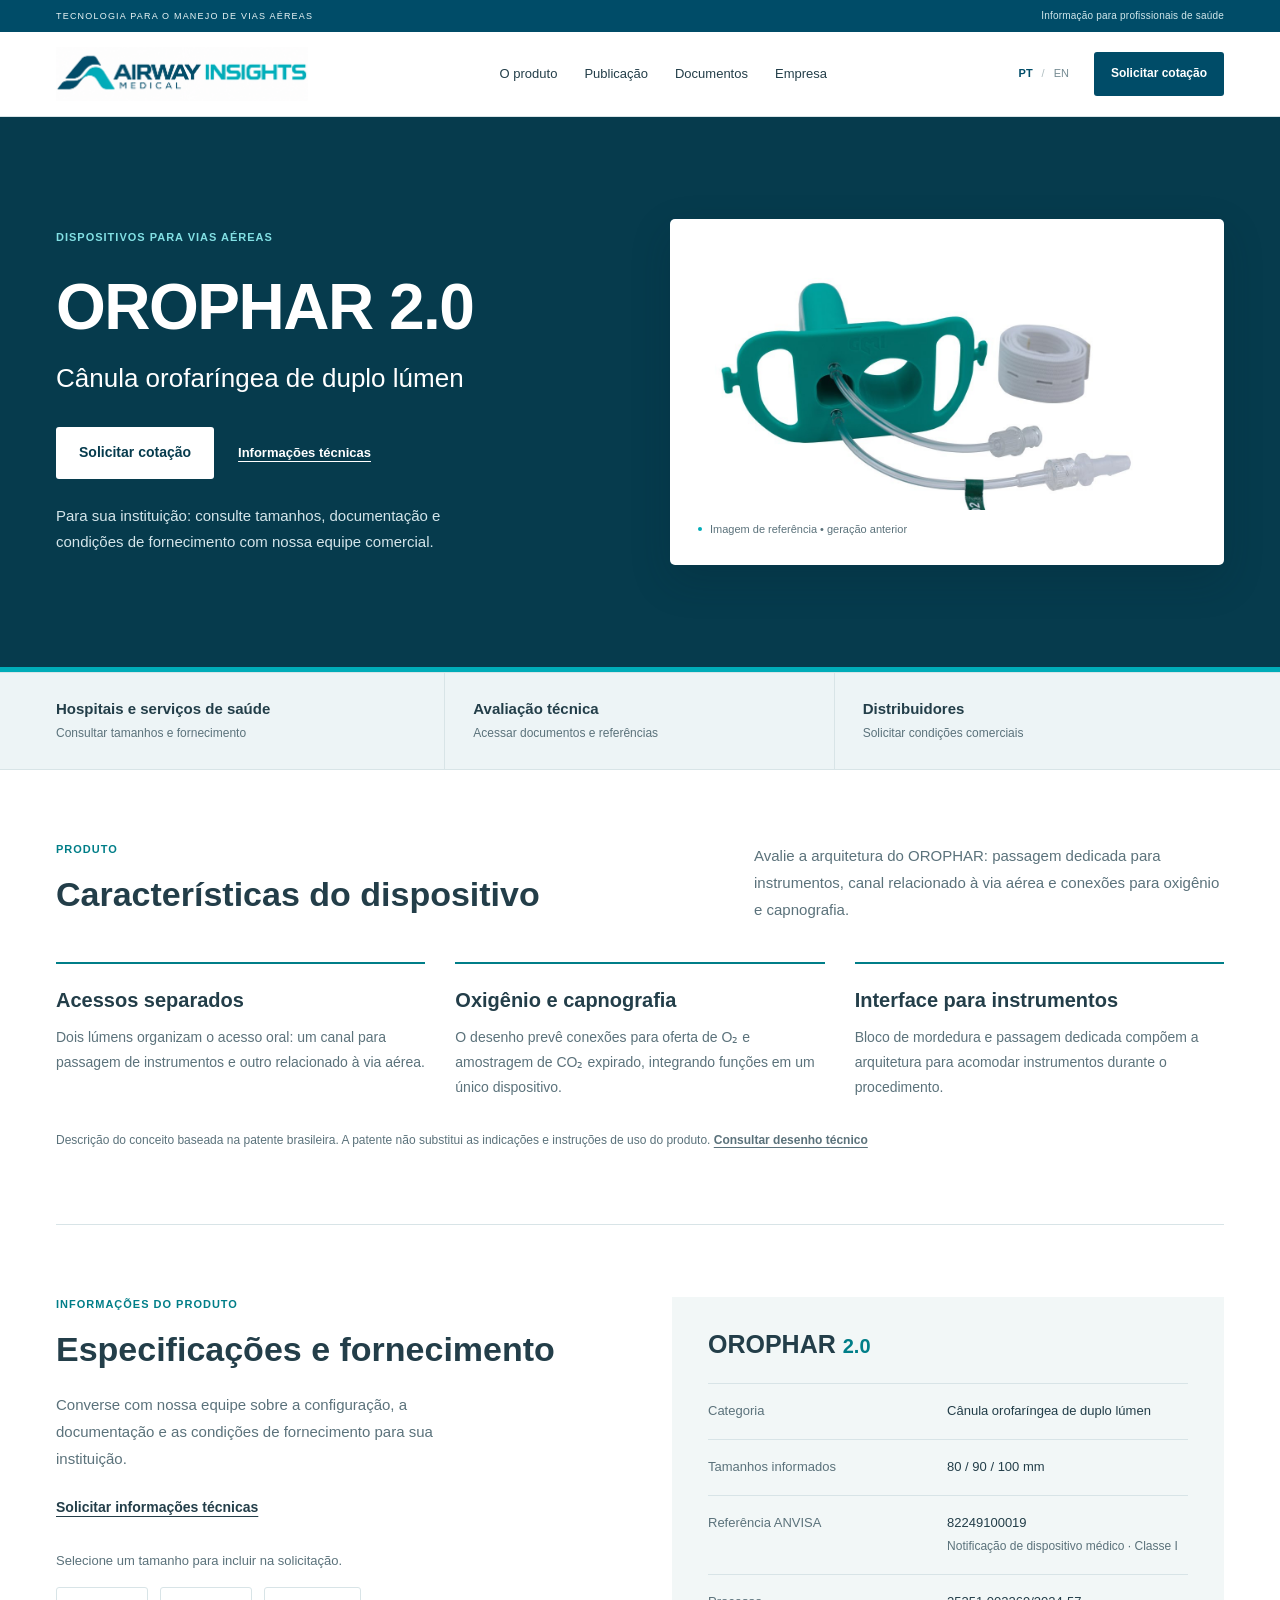
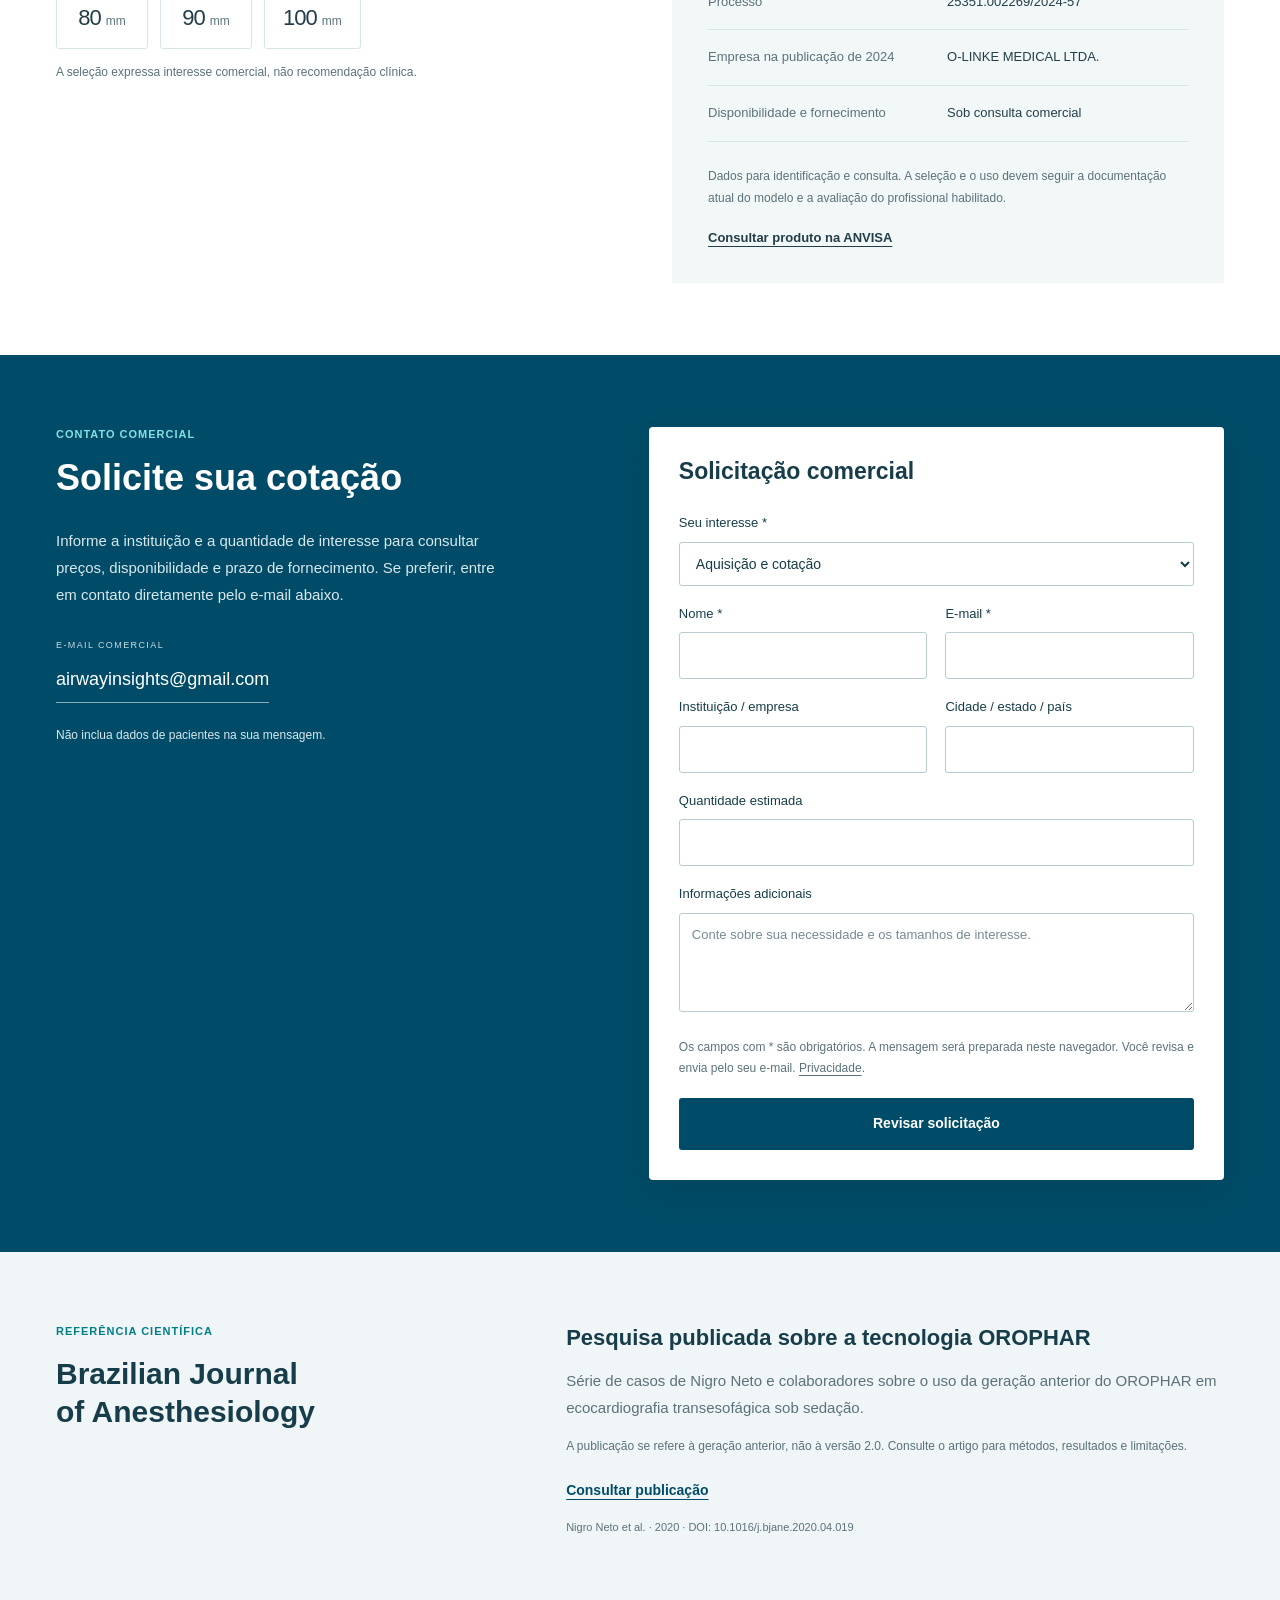
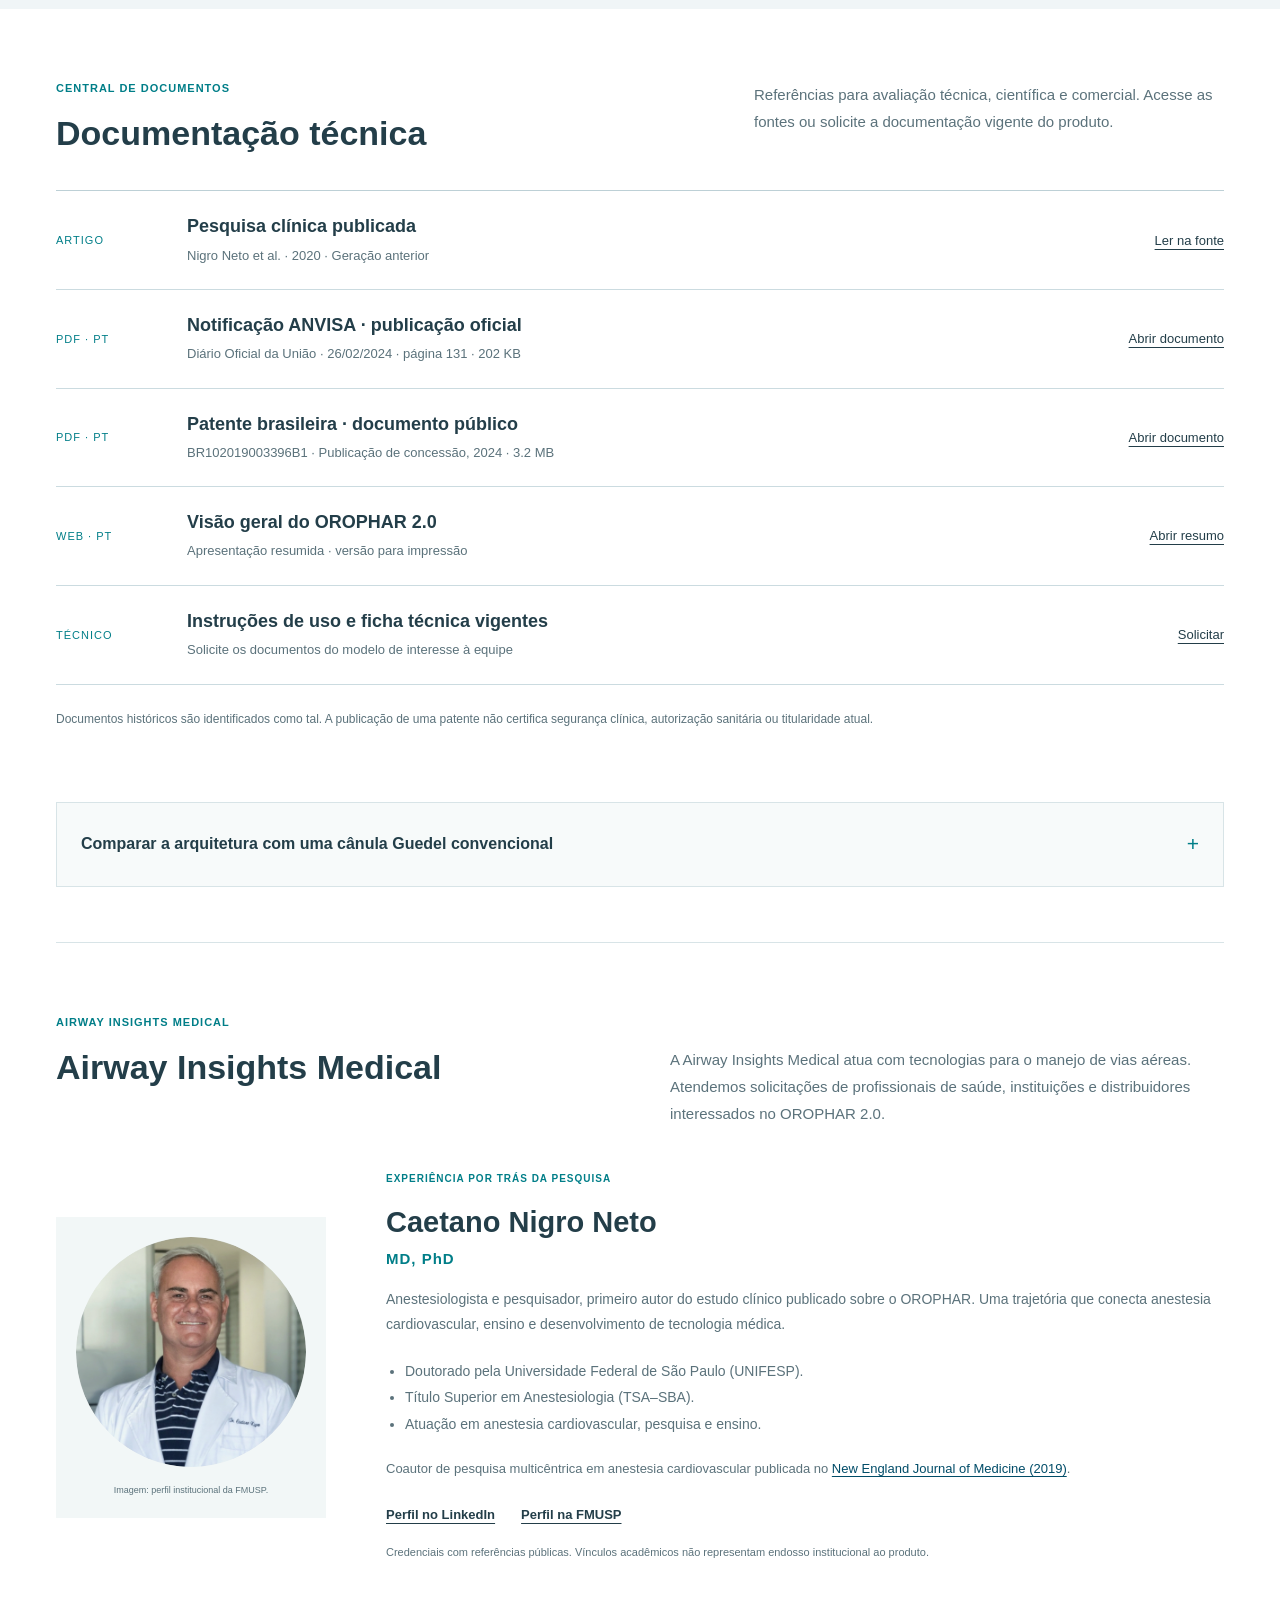
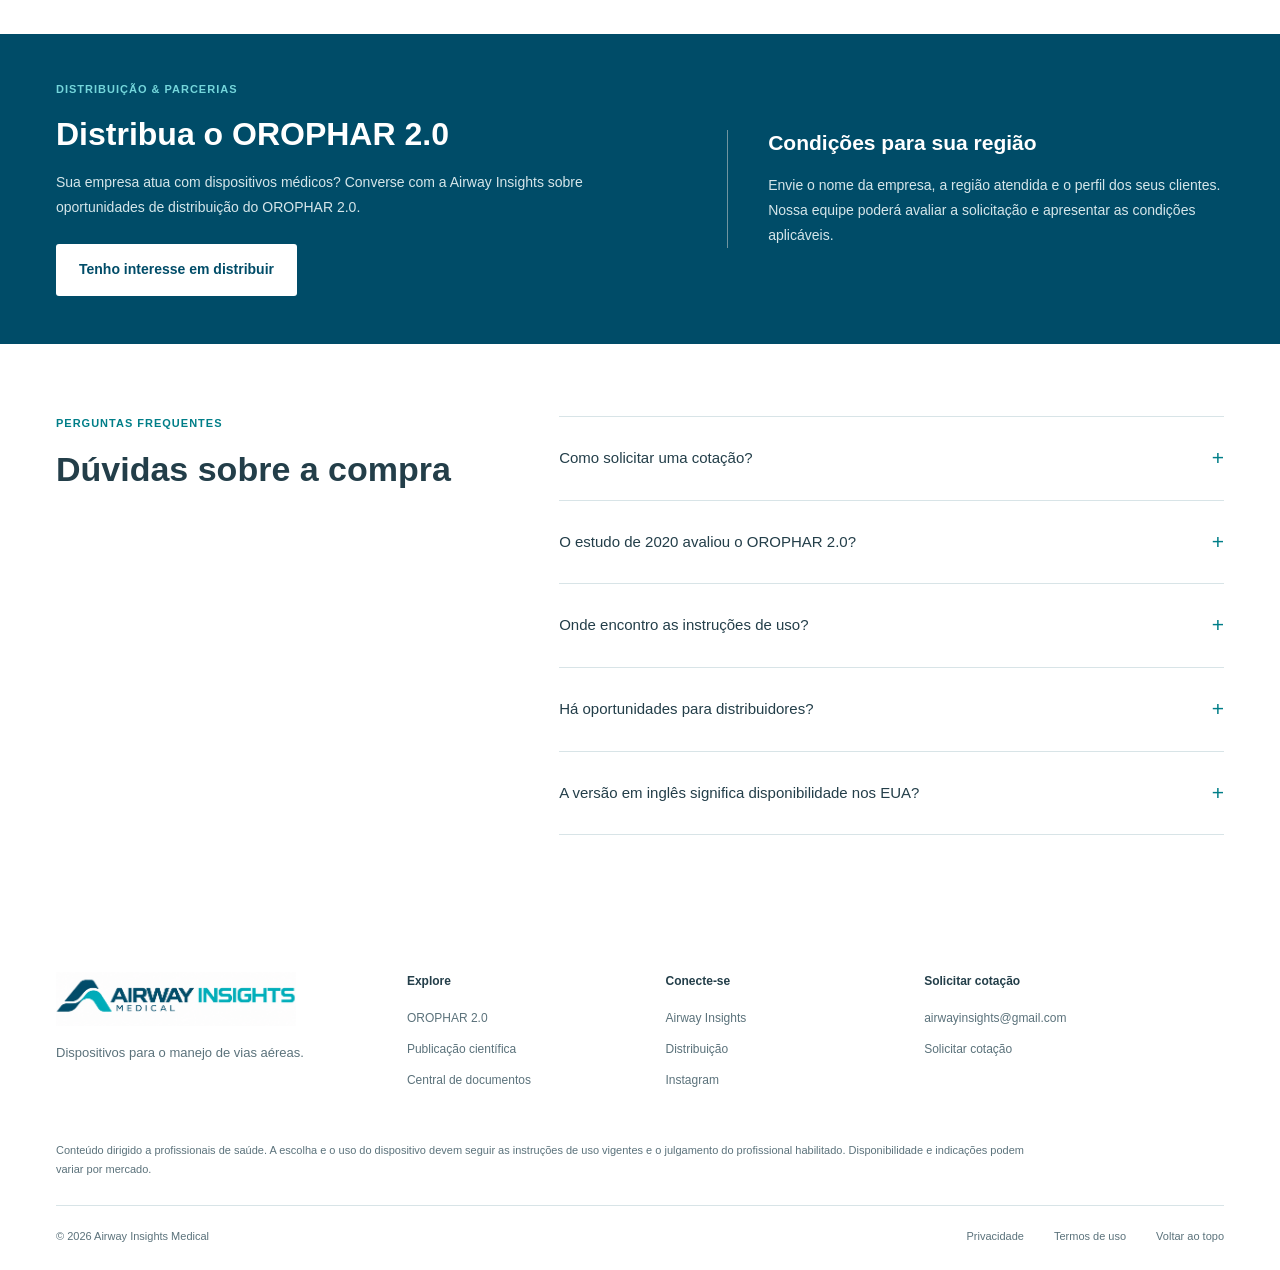
==== commit 1e5f1666: "Add files via upload" ====
--- a/index.html
+++ b/index.html
@@ -17,79 +17,72 @@
 <div class="utility"><div class="container utility-inner"><span>TECNOLOGIA PARA O MANEJO DE VIAS AÉREAS</span><span>Informação para profissionais de saúde</span></div></div>
 <header class="site-header"><div class="container header-inner">
  <a class="brand" href="index.html" aria-label="Airway Insights Medical — início"><img src="assets/airway-insights-logo.png" width="2172" height="724" alt="Airway Insights Medical"></a>
- <nav class="desktop-nav" aria-label="Navegação principal"><a href="#product">O produto</a><a href="#evidence">Evidência clínica</a><a href="#resources">Documentos</a><a href="#company">Empresa</a></nav>
- <div class="header-actions"><div class="language-switch" aria-label="Idioma"><a class="active" aria-current="page" href="index.html" lang="pt-BR" aria-label="Português do Brasil">PT</a><span>/</span><a class=""  href="en/index.html" lang="en-US" aria-label="English, United States">EN</a></div><a href="#contact" class="header-contact">Fale com a equipe <span aria-hidden="true">↗</span></a><button class="menu-toggle" aria-expanded="false" aria-controls="mobile-nav" aria-label="Abrir menu"><span></span><span></span></button></div>
- </div><nav id="mobile-nav" class="mobile-nav" aria-label="Navegação móvel" hidden><a href="#product">O produto</a><a href="#evidence">Evidência clínica</a><a href="#resources">Documentos</a><a href="#company">Empresa</a><a href="#distribution">Distribuição</a><a href="#contact">Contato comercial</a></nav>
+ <nav class="desktop-nav" aria-label="Navegação principal"><a href="#product">O produto</a><a href="#evidence">Publicação</a><a href="#resources">Documentos</a><a href="#company">Empresa</a></nav>
+ <div class="header-actions"><div class="language-switch" aria-label="Idioma"><a class="active" aria-current="page" href="index.html" lang="pt-BR" aria-label="Português do Brasil">PT</a><span>/</span><a class=""  href="en/index.html" lang="en-US" aria-label="English, United States">EN</a></div><a href="#contact" class="header-contact">Solicitar cotação </a><button class="menu-toggle" aria-expanded="false" aria-controls="mobile-nav" aria-label="Abrir menu"><span></span><span></span></button></div>
+ </div><nav id="mobile-nav" class="mobile-nav" aria-label="Navegação móvel" hidden><a href="#product">O produto</a><a href="#evidence">Publicação</a><a href="#resources">Documentos</a><a href="#company">Empresa</a><a href="#distribution">Distribuição</a><a href="#contact">Contato comercial</a></nav>
 </header>
 <main id="main">
- <section class="hero container" aria-labelledby="hero-title">
-  <div class="hero-copy"><p class="eyebrow"><span></span>APRESENTAMOS O OROPHAR 2.0</p>
-   <h1 id="hero-title">Um novo olhar<br>para o acesso<br><em>à via aérea.</em></h1>
-   <p class="hero-description">Cânula orofaríngea de duplo lúmen. Um design que reúne acesso para instrumentos, oferta de oxigênio e capnografia.</p>
-   <div class="hero-actions"><a class="button primary" href="#contact" data-intent="quote">Solicitar cotação<span aria-hidden="true">↗</span></a><a class="text-link" href="#product">Explore o produto <span aria-hidden="true">↓</span></a></div>
-   <p class="hero-footnote">Para profissionais, instituições e parceiros de distribuição.</p>
+ <div class="hero-band"><section class="hero container" aria-labelledby="hero-title">
+  <div class="hero-copy"><p class="eyebrow"><span></span>DISPOSITIVOS PARA VIAS AÉREAS</p>
+   <h1 id="hero-title">OROPHAR 2.0</h1>
+   <p class="hero-description">Cânula orofaríngea de duplo lúmen</p>
+   <div class="hero-actions"><a class="button primary" href="#contact" data-intent="quote">Solicitar cotação</a><a class="text-link" href="#product">Informações técnicas </a></div>
+   <p class="hero-footnote">Para sua instituição: consulte tamanhos, documentação e condições de fornecimento com nossa equipe comercial.</p>
   </div>
   <div class="hero-visual"><div class="product-stage ">
           <div class="stage-line line-one"></div><div class="stage-line line-two"></div>
           <span class="stage-label">OROPHAR <span> / </span> ARQUITETURA DE DUPLO LÚMEN</span>
           <div class="product-image-wrap"><img class="product-image" src="assets/orophar-reference.png" width="1280" height="720" alt="Fotografia de referência da geração anterior do OROPHAR: cânula com dois lúmens e extensões" fetchpriority="high"></div>
-          <div class="stage-bottom"><span class="technical-dot"></span><span>Imagem de referência • geração anterior</span><span>01 / 01</span></div>
-        </div><div class="product-signature"><strong>OROPHAR<span>2.0</span></strong><span>ACESSO. INTEGRAÇÃO. PROPÓSITO.</span></div></div>
- </section>
- <div class="trust-band"><div class="container trust-inner"><a href="#product"><span>01</span><div><strong>Duplo lúmen</strong><small>Arquitetura funcional</small></div></a><a href="#evidence"><span>02</span><div><strong>Pesquisa publicada</strong><small>Brazilian Journal of Anesthesiology</small></div></a><a href="#resources"><span>03</span><div><strong>Documentação acessível</strong><small>Referências técnicas e regulatórias</small></div></a></div></div>
+          <div class="stage-bottom"><span class="technical-dot"></span><span>Imagem de referência • geração anterior</span></div>
+        </div><div class="product-signature"><strong>OROPHAR<span>2.0</span></strong><span>CÂNULA OROFARÍNGEA</span></div></div>
+ </section></div>
+ <div class="trust-band"><div class="container trust-inner"><a href="#specifications"><div><strong>Hospitais e serviços de saúde</strong><small>Consultar tamanhos e fornecimento</small></div></a><a href="#resources"><div><strong>Avaliação técnica</strong><small>Acessar documentos e referências</small></div></a><a href="#contact" data-intent="distribution"><div><strong>Distribuidores</strong><small>Solicitar condições comerciais</small></div></a></div></div>
 
  <section id="product" class="section container">
-  <div class="section-heading"><div><p class="eyebrow">01 / O CONCEITO</p><h2>Dois lúmens.<br>Um design com propósito.</h2></div><p class="section-intro">Quando o procedimento precisa compartilhar o acesso oral, cada detalhe do dispositivo importa. Conheça a arquitetura por trás da tecnologia OROPHAR.</p></div>
-  <div class="anatomy-grid"><div class="anatomy-visual"><div class="product-stage anatomy-stage">
-          <div class="stage-line line-one"></div><div class="stage-line line-two"></div>
-          <span class="stage-label">OROPHAR <span> / </span> ARQUITETURA DE DUPLO LÚMEN</span>
-          <div class="product-image-wrap"><img class="product-image" src="assets/orophar-reference.png" width="1280" height="720" alt="Fotografia de referência da geração anterior do OROPHAR: cânula com dois lúmens e extensões" loading="lazy"></div>
-          <div class="stage-bottom"><span class="technical-dot"></span><span>Imagem de referência • geração anterior</span><span>01 / 01</span></div>
-        </div><p class="caption">A fotografia ilustra a geração anterior. Características do modelo fornecido devem ser conferidas nas instruções de uso vigentes.</p></div>
+  <div class="section-heading"><div><p class="eyebrow">PRODUTO</p><h2>Características do dispositivo</h2></div><p class="section-intro">Avalie a arquitetura do OROPHAR: passagem dedicada para instrumentos, canal relacionado à via aérea e conexões para oxigênio e capnografia.</p></div>
+  <div class="anatomy-grid">
   <div class="feature-list" aria-label="Recursos do design">
-   <article class="feature"><span class="feature-number">01</span><div><h3>Acessos separados</h3><p>Dois lúmens organizam o acesso oral: um canal para passagem de instrumentos e outro relacionado à via aérea.</p></div></article>
-   <article class="feature"><span class="feature-number">02</span><div><h3>Oxigênio e capnografia</h3><p>O desenho prevê conexões para oferta de O₂ e amostragem de CO₂ expirado, integrando funções em um único dispositivo.</p></div></article>
-   <article class="feature"><span class="feature-number">03</span><div><h3>Interface para instrumentos</h3><p>Bloco de mordedura e passagem dedicada compõem a arquitetura para acomodar instrumentos durante o procedimento.</p></div></article>
-   <p class="source-note">Descrição do conceito baseada na patente brasileira. A patente não substitui as indicações e instruções de uso do produto. <a class="text-link" href="https://patents.google.com/patent/BR102019003396B1/pt" target="_blank" rel="noopener noreferrer">Consultar desenho técnico<span aria-hidden="true">↗</span></a></p>
+   <article class="feature"><div><h3>Acessos separados</h3><p>Dois lúmens organizam o acesso oral: um canal para passagem de instrumentos e outro relacionado à via aérea.</p></div></article>
+   <article class="feature"><div><h3>Oxigênio e capnografia</h3><p>O desenho prevê conexões para oferta de O₂ e amostragem de CO₂ expirado, integrando funções em um único dispositivo.</p></div></article>
+   <article class="feature"><div><h3>Interface para instrumentos</h3><p>Bloco de mordedura e passagem dedicada compõem a arquitetura para acomodar instrumentos durante o procedimento.</p></div></article>
+   <p class="source-note">Descrição do conceito baseada na patente brasileira. A patente não substitui as indicações e instruções de uso do produto. <a class="text-link" href="https://patents.google.com/patent/BR102019003396B1/pt" target="_blank" rel="noopener noreferrer">Consultar desenho técnico</a></p>
   </div></div>
  </section>
 
- <section class="comparison-section section" id="design"><div class="container"><div class="section-heading"><div><p class="eyebrow">DESIGN EM PERSPECTIVA</p><h2>Além do acesso<br>convencional.</h2></div><p class="section-intro">A diferença começa na arquitetura. A proposta do OROPHAR combina recursos para procedimentos que precisam de acesso oral compartilhado.</p></div>
- <div class="table-scroll"><table class="comparison-table"><caption class="sr-only">Comparação de características de design</caption><thead><tr><th scope="col">Característica</th><th scope="col">Guedel convencional¹</th><th scope="col" class="highlight">OROPHAR <span>CONCEITO DE DESIGN²</span></th></tr></thead><tbody>
+ <section class="section container specifications" id="specifications"><div class="spec-intro"><p class="eyebrow">INFORMAÇÕES DO PRODUTO</p><h2>Especificações e fornecimento</h2><p>Converse com nossa equipe sobre a configuração, a documentação e as condições de fornecimento para sua instituição.</p><a class="text-link" href="#contact" data-intent="technical">Solicitar informações técnicas</a><p class="size-hint">Selecione um tamanho para incluir na solicitação.</p><div class="size-selector" aria-label="Tamanho de interesse"><button type="button" data-size="80" aria-pressed="false">80 <span>mm</span></button><button type="button" data-size="90" aria-pressed="false">90 <span>mm</span></button><button type="button" data-size="100" aria-pressed="false">100 <span>mm</span></button></div><p id="size-feedback" aria-live="polite">A seleção expressa interesse comercial, não recomendação clínica.</p></div>
+ <div class="spec-panel"><div class="spec-panel-title">OROPHAR <span>2.0</span></div><dl><div><dt>Categoria</dt><dd>Cânula orofaríngea de duplo lúmen</dd></div><div><dt>Tamanhos informados</dt><dd>80 / 90 / 100 mm</dd></div><div><dt>Referência ANVISA</dt><dd>82249100019 <small>Notificação de dispositivo médico · Classe I</small></dd></div><div><dt>Processo</dt><dd>25351.002269/2024-57</dd></div><div><dt>Empresa na publicação de 2024</dt><dd>O-LINKE MEDICAL LTDA.</dd></div><div><dt>Disponibilidade e fornecimento</dt><dd>Sob consulta comercial</dd></div></dl><p class="source-note">Dados para identificação e consulta. A seleção e o uso devem seguir a documentação atual do modelo e a avaliação do profissional habilitado.</p><a class="text-link" href="https://consultas.anvisa.gov.br/#/saude/" target="_blank" rel="noopener noreferrer">Consultar produto na ANVISA</a></div>
+ </section>
+
+ <section id="contact" class="section contact-section"><div class="container contact-grid"><div class="contact-copy"><p class="eyebrow">CONTATO COMERCIAL</p><h2>Solicite sua cotação</h2><p>Informe a instituição e a quantidade de interesse para consultar preços, disponibilidade e prazo de fornecimento. Se preferir, entre em contato diretamente pelo e-mail abaixo.</p><div class="direct-contact"><span>E-MAIL COMERCIAL</span><a class="email-link" href="mailto:airwayinsights@gmail.com">airwayinsights@gmail.com </a></div><a class="text-link whatsapp-contact" href="#contact" hidden>WhatsApp </a><p class="contact-note">Não inclua dados de pacientes na sua mensagem.</p></div>
+ <form id="contact-form" class="contact-form" action="mailto:airwayinsights@gmail.com" method="get"><h3>Solicitação comercial</h3><div class="field"><label for="intent">Seu interesse *</label><select id="intent" name="intent" required><option value="quote">Aquisição e cotação</option><option value="institution">Hospital ou instituição</option><option value="distribution">Distribuição e parceria</option><option value="technical">Informação técnica e científica</option></select></div><div class="form-row"><div class="field"><label for="name">Nome *</label><input id="name" name="name" required autocomplete="name" maxlength="100"></div><div class="field"><label for="email">E-mail *</label><input id="email" name="email" type="email" required autocomplete="email" maxlength="150"></div></div><div class="form-row"><div class="field"><label for="organization">Instituição / empresa</label><input id="organization" name="organization" autocomplete="organization" maxlength="150"></div><div class="field"><label for="region">Cidade / estado / país</label><input id="region" name="region" maxlength="150"></div></div><div class="form-row quantity-row"><div class="field"><label for="quantity">Quantidade estimada</label><input id="quantity" name="quantity" type="number" min="1" max="1000000" step="1" inputmode="numeric"></div></div><div class="field"><label for="message">Informações adicionais</label><textarea id="message" name="message" rows="3" maxlength="1500" placeholder="Conte sobre sua necessidade e os tamanhos de interesse."></textarea></div><input type="hidden" name="size" id="selected-size"><p class="form-privacy">Os campos com * são obrigatórios. A mensagem será preparada neste navegador. Você revisa e envia pelo seu e-mail. <a href="documents/privacy-pt.html">Privacidade</a>.</p><button type="submit" class="button primary full-width">Revisar solicitação </button><noscript><p>Para entrar em contato, envie diretamente para <a href="mailto:airwayinsights@gmail.com">airwayinsights@gmail.com</a>.</p></noscript></form>
+ </div></section>
+
+ <section id="evidence" class="section evidence-section"><div class="container research-strip"><div><p class="eyebrow">REFERÊNCIA CIENTÍFICA</p><h2>Brazilian Journal<br>of Anesthesiology</h2></div><div class="research-summary"><h3>Pesquisa publicada sobre a tecnologia OROPHAR</h3><p>Série de casos de Nigro Neto e colaboradores sobre o uso da geração anterior do OROPHAR em ecocardiografia transesofágica sob sedação.</p><p class="research-scope">A publicação se refere à geração anterior, não à versão 2.0. Consulte o artigo para métodos, resultados e limitações.</p><a class="text-link" href="https://pmc.ncbi.nlm.nih.gov/articles/PMC9373078/" target="_blank" rel="noopener noreferrer">Consultar publicação</a><span class="research-citation">Nigro Neto et al. · 2020 · DOI: 10.1016/j.bjane.2020.04.019</span></div></div></section>
+
+ <section class="section resources-section" id="resources"><div class="container"><div class="section-heading"><div><p class="eyebrow">CENTRAL DE DOCUMENTOS</p><h2>Documentação técnica</h2></div><p class="section-intro">Referências para avaliação técnica, científica e comercial. Acesse as fontes ou solicite a documentação vigente do produto.</p></div>
+ <div class="resource-list">
+  <a class="resource-row" href="https://pmc.ncbi.nlm.nih.gov/articles/PMC9373078/" target="_blank" rel="noopener noreferrer"><span class="resource-type">ARTIGO</span><div><h3>Pesquisa clínica publicada</h3><p>Nigro Neto et al. · 2020 · Geração anterior</p></div><span class="resource-action">Ler na fonte</span></a>
+  <a class="resource-row" href="documents/anvisa-dou-2024-02-26-p131.pdf" target="_blank" rel="noopener"><span class="resource-type">PDF · PT</span><div><h3>Notificação ANVISA · publicação oficial</h3><p>Diário Oficial da União · 26/02/2024 · página 131 · 202 KB</p></div><span class="resource-action">Abrir documento</span></a>
+  <a class="resource-row" href="documents/patente-BR102019003396B1.pdf" target="_blank" rel="noopener"><span class="resource-type">PDF · PT</span><div><h3>Patente brasileira · documento público</h3><p>BR102019003396B1 · Publicação de concessão, 2024 · 3.2 MB</p></div><span class="resource-action">Abrir documento</span></a>
+  <a class="resource-row" href="documents/overview-pt.html" target="_blank" rel="noopener"><span class="resource-type">WEB · PT</span><div><h3>Visão geral do OROPHAR 2.0</h3><p>Apresentação resumida · versão para impressão</p></div><span class="resource-action">Abrir resumo</span></a>
+  <a class="resource-row" href="#contact" data-intent="technical"><span class="resource-type">TÉCNICO</span><div><h3>Instruções de uso e ficha técnica vigentes</h3><p>Solicite os documentos do modelo de interesse à equipe</p></div><span class="resource-action">Solicitar</span></a>
+ </div><p class="source-note">Documentos históricos são identificados como tal. A publicação de uma patente não certifica segurança clínica, autorização sanitária ou titularidade atual.</p>
+ </div></section>
+
+ <section class="comparison-section" id="design"><div class="container"><details class="design-details"><summary>Comparar a arquitetura com uma cânula Guedel convencional<span>+</span></summary> <div class="table-scroll"><table class="comparison-table"><caption class="sr-only">Comparação de características de design</caption><thead><tr><th scope="col">Característica</th><th scope="col">Guedel convencional¹</th><th scope="col" class="highlight">OROPHAR <span>CONCEITO DE DESIGN²</span></th></tr></thead><tbody>
  <tr><th scope="row">Arquitetura</th><td>Lúmen central único</td><td class="highlight">Duplo lúmen</td></tr>
  <tr><th scope="row">Passagem dedicada para instrumentos</th><td>Não integra o desenho convencional</td><td class="highlight">Prevista no desenho</td></tr>
  <tr><th scope="row">Acessos para O₂ e CO₂</th><td>Não integrados ao modelo convencional</td><td class="highlight">Previstos no desenho</td></tr>
- </tbody></table></div><p class="source-note">¹ Modelo convencional descrito na patente. ² Comparação estrutural; não demonstra superioridade clínica. Confirmar recursos, compatibilidade e indicações do OROPHAR 2.0 na documentação vigente. <a class="text-link" href="https://patents.google.com/patent/BR102019003396B1/pt" target="_blank" rel="noopener noreferrer">Fonte: patente BR102019003396B1<span aria-hidden="true">↗</span></a></p>
- </div></section>
+ </tbody></table></div><p class="source-note">¹ Modelo convencional descrito na patente. ² Comparação estrutural; não demonstra superioridade clínica. Confirmar recursos, compatibilidade e indicações do OROPHAR 2.0 na documentação vigente. <a class="text-link" href="https://patents.google.com/patent/BR102019003396B1/pt" target="_blank" rel="noopener noreferrer">Fonte: patente BR102019003396B1</a></p>
+ </details></div></section>
 
- <section id="evidence" class="section evidence-section"><div class="container">
-  <div class="section-heading"><div><p class="eyebrow">02 / EVIDÊNCIA CLÍNICA</p><h2>Ciência para uma<br>conversa fundamentada.</h2></div><p class="section-intro">Conheça a pesquisa sobre a tecnologia OROPHAR e o contexto dos resultados publicados.</p></div>
-  <div class="evidence-layout"><article class="publication"><div class="publication-top"><span class="journal-mark">BJA<span>N</span></span><span>PUBLICAÇÃO CIENTÍFICA<br>2020 · 70(2):134–139</span></div><p class="eyebrow">BRAZILIAN JOURNAL OF ANESTHESIOLOGY</p><h3 lang="en">New oropharyngeal double lumen cannula for sedation for transesophageal echocardiography: case series</h3><p class="byline">Nigro Neto C. et al.</p><div class="study-tags"><span>Série de casos</span><span>30 pacientes adultos</span><span>Geração anterior</span></div><a class="button light" href="https://pmc.ncbi.nlm.nih.gov/articles/PMC9373078/" target="_blank" rel="noopener noreferrer">Ler o artigo completo<span aria-hidden="true">↗</span></a><p class="doi">DOI: 10.1016/j.bjane.2020.04.019</p></article>
-  <div class="study-results"><p class="results-label">OBSERVADO NA SÉRIE PUBLICADA</p><div class="stat"><strong>96,6<span>%</span></strong><p>inserção considerada fácil<small>29 / 30 pacientes</small></p></div><div class="stat"><strong>93,33<span>%</span></strong><p>manuseio adequado da sonda de ETE<small>28 / 30 exames</small></p></div>
-  <div class="evidence-context"><strong>Leia os resultados no contexto.</strong><p>Houve dessaturação leve em 7/30 pacientes e laringoespasmo em 1/30. Manobras de alinhamento da via aérea foram necessárias em 28/30. Não houve dessaturação grave.</p><p>Estudo sem grupo comparador, com a geração anterior (ANVISA 80423540061). Não é validação clínica específica do OROPHAR 2.0 nem comprovação de superioridade sobre Guedel.</p></div></div></div>
- </div></section>
-
- <section class="section container specifications" id="specifications"><div class="spec-intro"><p class="eyebrow">03 / INFORMAÇÕES DO PRODUTO</p><h2>Os detalhes que<br>ajudam sua decisão.</h2><p>Converse com nossa equipe sobre a configuração, a documentação e as condições de fornecimento para sua instituição.</p><a class="text-link" href="#contact" data-intent="technical">Solicitar informações técnicas<span aria-hidden="true">↗</span></a><p class="size-hint">Selecione um tamanho para incluir na solicitação.</p><div class="size-selector" aria-label="Tamanho de interesse"><button type="button" data-size="80" aria-pressed="false">80 <span>mm</span></button><button type="button" data-size="90" aria-pressed="false">90 <span>mm</span></button><button type="button" data-size="100" aria-pressed="false">100 <span>mm</span></button></div><p id="size-feedback" aria-live="polite">A seleção expressa interesse comercial, não recomendação clínica.</p></div>
- <div class="spec-panel"><div class="spec-panel-title">OROPHAR <span>2.0</span></div><dl><div><dt>Categoria</dt><dd>Cânula orofaríngea de duplo lúmen</dd></div><div><dt>Tamanhos informados</dt><dd>80 / 90 / 100 mm</dd></div><div><dt>Referência ANVISA</dt><dd>82249100019 <small>Notificação de dispositivo médico · Classe I</small></dd></div><div><dt>Processo</dt><dd>25351.002269/2024-57</dd></div><div><dt>Empresa na publicação de 2024</dt><dd>O-LINKE MEDICAL LTDA.</dd></div><div><dt>Disponibilidade e fornecimento</dt><dd>Sob consulta comercial</dd></div></dl><p class="source-note">Dados para identificação e consulta. A seleção e o uso devem seguir a documentação atual do modelo e a avaliação do profissional habilitado.</p><a class="text-link" href="https://consultas.anvisa.gov.br/#/saude/" target="_blank" rel="noopener noreferrer">Consultar produto na ANVISA<span aria-hidden="true">↗</span></a></div>
+ <section class="section container company-section" id="company"><div class="company-intro"><p class="eyebrow">AIRWAY INSIGHTS MEDICAL</p><h2>Airway Insights Medical</h2><p>A Airway Insights Medical atua com tecnologias para o manejo de vias aéreas. Atendemos solicitações de profissionais de saúde, instituições e distribuidores interessados no OROPHAR 2.0.</p></div>
+ <div class="expert-layout"><figure class="expert-photo"><img src="assets/caetano-nigro-neto.png" alt="Dr. Caetano Nigro Neto" width="1024" height="1024" loading="lazy"><figcaption>Imagem: perfil institucional da FMUSP.</figcaption></figure><div class="expert-content"><p class="eyebrow">EXPERIÊNCIA POR TRÁS DA PESQUISA</p><h3>Caetano Nigro Neto<span>MD, PhD</span></h3><p class="expert-description">Anestesiologista e pesquisador, primeiro autor do estudo clínico publicado sobre o OROPHAR. Uma trajetória que conecta anestesia cardiovascular, ensino e desenvolvimento de tecnologia médica.</p><ul class="credential-list"><li>Doutorado pela Universidade Federal de São Paulo (UNIFESP).</li><li>Título Superior em Anestesiologia (TSA–SBA).</li><li>Atuação em anestesia cardiovascular, pesquisa e ensino.</li></ul><p class="research-credit">Coautor de pesquisa multicêntrica em anestesia cardiovascular publicada no <a href="https://pubmed.ncbi.nlm.nih.gov/30888743/" target="_blank" rel="noopener noreferrer">New England Journal of Medicine (2019)</a>.</p><div class="expert-links"><a class="text-link" href="https://www.linkedin.com/in/ccaetanonigroneto/" target="_blank" rel="noopener noreferrer">Perfil no LinkedIn</a><a class="text-link" href="https://fm.usp.br/posgrad/corpo-docente/caetano-nigro-neto" target="_blank" rel="noopener noreferrer">Perfil na FMUSP</a></div><p class="source-note">Credenciais com referências públicas. Vínculos acadêmicos não representam endosso institucional ao produto.</p></div></div>
  </section>
 
- <section class="section resources-section" id="resources"><div class="container"><div class="section-heading"><div><p class="eyebrow">04 / CENTRAL DE DOCUMENTOS</p><h2>Informação ao alcance<br>da sua equipe.</h2></div><p class="section-intro">Referências para avaliação técnica, científica e comercial. Acesse as fontes ou solicite a documentação vigente do produto.</p></div>
- <div class="resource-list">
-  <a class="resource-row" href="https://pmc.ncbi.nlm.nih.gov/articles/PMC9373078/" target="_blank" rel="noopener noreferrer"><span class="resource-type">ARTIGO</span><div><h3>Pesquisa clínica publicada</h3><p>Nigro Neto et al. · 2020 · Geração anterior</p></div><span class="resource-action">Ler na fonte ↗</span></a>
-  <a class="resource-row" href="documents/anvisa-dou-2024-02-26-p131.pdf" target="_blank" rel="noopener"><span class="resource-type">PDF · PT</span><div><h3>Notificação ANVISA · publicação oficial</h3><p>Diário Oficial da União · 26/02/2024 · página 131 · 202 KB</p></div><span class="resource-action">Abrir documento ↗</span></a>
-  <a class="resource-row" href="documents/patente-BR102019003396B1.pdf" target="_blank" rel="noopener"><span class="resource-type">PDF · PT</span><div><h3>Patente brasileira · documento público</h3><p>BR102019003396B1 · Publicação de concessão, 2024 · 3.2 MB</p></div><span class="resource-action">Abrir documento ↗</span></a>
-  <a class="resource-row" href="documents/overview-pt.html" target="_blank" rel="noopener"><span class="resource-type">WEB · PT</span><div><h3>Visão geral do OROPHAR 2.0</h3><p>Apresentação resumida · versão para impressão</p></div><span class="resource-action">Abrir resumo ↗</span></a>
-  <a class="resource-row" href="#contact" data-intent="technical"><span class="resource-type">TÉCNICO</span><div><h3>Instruções de uso e ficha técnica vigentes</h3><p>Solicite os documentos do modelo de interesse à equipe</p></div><span class="resource-action">Solicitar ↗</span></a>
- </div><p class="source-note">Documentos históricos são identificados como tal. A publicação de uma patente não certifica segurança clínica, autorização sanitária ou titularidade atual.</p>
- </div></section>
+ <section id="distribution" class="distribution-section"><div class="container distribution-inner"><div><p class="eyebrow">DISTRIBUIÇÃO & PARCERIAS</p><h2>Distribua o OROPHAR 2.0</h2><p>Sua empresa atua com dispositivos médicos? Converse com a Airway Insights sobre oportunidades de distribuição do OROPHAR 2.0.</p><a class="button light" href="#contact" data-intent="distribution">Tenho interesse em distribuir</a></div><div class="partner-notes"><h3>Condições para sua região</h3><p>Envie o nome da empresa, a região atendida e o perfil dos seus clientes. Nossa equipe poderá avaliar a solicitação e apresentar as condições aplicáveis.</p></div></div></section>
 
- <section class="section container company-section" id="company"><div class="company-intro"><p class="eyebrow">05 / AIRWAY INSIGHTS MEDICAL</p><h2>Experiência clínica.<br>Perspectiva científica.</h2><p>A Airway Insights Medical tem como foco tecnologias para o manejo de vias aéreas. O OROPHAR 2.0 é o ponto de partida para aproximar produto, conhecimento técnico e prática clínica.</p></div>
- <div class="expert-layout"><figure class="expert-photo"><img src="assets/caetano-nigro-neto.png" alt="Dr. Caetano Nigro Neto" width="1024" height="1024" loading="lazy"><figcaption>Imagem: perfil institucional da FMUSP.</figcaption></figure><div class="expert-content"><p class="eyebrow">EXPERIÊNCIA POR TRÁS DA PESQUISA</p><h3>Caetano Nigro Neto<span>MD, PhD</span></h3><p class="expert-description">Anestesiologista e pesquisador, primeiro autor do estudo clínico publicado sobre o OROPHAR. Uma trajetória que conecta anestesia cardiovascular, ensino e desenvolvimento de tecnologia médica.</p><div class="credentials"><div><strong>30+</strong><span>anos de experiência, segundo seu perfil profissional</span></div><div><strong>PhD</strong><span>Doutorado pela Universidade Federal de São Paulo</span></div><div><strong>TSA–SBA</strong><span>Título Superior em Anestesiologia</span></div></div><p class="research-credit">Coautor de pesquisa multicêntrica em anestesia cardiovascular publicada no <a href="https://pubmed.ncbi.nlm.nih.gov/30888743/" target="_blank" rel="noopener noreferrer">New England Journal of Medicine (2019) ↗</a>.</p><div class="expert-links"><a class="text-link" href="https://www.linkedin.com/in/ccaetanonigroneto/" target="_blank" rel="noopener noreferrer">Perfil no LinkedIn<span aria-hidden="true">↗</span></a><a class="text-link" href="https://fm.usp.br/posgrad/corpo-docente/caetano-nigro-neto" target="_blank" rel="noopener noreferrer">Perfil na FMUSP<span aria-hidden="true">↗</span></a></div><p class="source-note">Credenciais com referências públicas. Vínculos acadêmicos não representam endosso institucional ao produto.</p></div></div>
- </section>
-
- <section id="distribution" class="distribution-section"><div class="container distribution-inner"><div><p class="eyebrow">DISTRIBUIÇÃO & PARCERIAS</p><h2>Vamos ampliar<br>essa conexão.</h2><p>Sua empresa atua com dispositivos médicos? Converse com a Airway Insights sobre oportunidades de distribuição do OROPHAR 2.0.</p><a class="button light" href="#contact" data-intent="distribution">Tenho interesse em distribuir<span aria-hidden="true">↗</span></a></div><div class="partner-notes"><div><span>01</span><p>Apresente sua empresa<br>e região de atuação.</p></div><div><span>02</span><p>Converse sobre o produto<br>e a documentação disponível.</p></div><div><span>03</span><p>Avalie oportunidades<br>com nossa equipe comercial.</p></div></div></div></section>
-
- <section class="section container faq-section" id="questions"><div><p class="eyebrow">PERGUNTAS FREQUENTES</p><h2>Antes de<br>conversarmos.</h2></div><div class="faq-list">
+ <section class="section container faq-section" id="questions"><div><p class="eyebrow">PERGUNTAS FREQUENTES</p><h2>Dúvidas sobre a compra</h2></div><div class="faq-list">
  <details><summary>Como solicitar uma cotação?<span>+</span></summary><p>Escolha “Solicitar cotação” e informe sua instituição, região e quantidade de interesse. O formulário prepara uma mensagem para você revisar e enviar pelo seu e-mail. Preços, prazos e disponibilidade são confirmados pela equipe comercial.</p></details>
  <details><summary>O estudo de 2020 avaliou o OROPHAR 2.0?<span>+</span></summary><p>Não. O estudo avaliou a geração anterior do OROPHAR, identificada no artigo pelo número ANVISA 80423540061. A versão atual é apresentada separadamente. Consulte a seção de evidência para conhecer o desenho e as limitações do estudo.</p></details>
  <details><summary>Onde encontro as instruções de uso?<span>+</span></summary><p>Solicite à equipe a versão vigente das instruções de uso e a ficha técnica correspondentes ao modelo fornecido. O material desta página é informativo e não substitui esses documentos.</p></details>
@@ -97,11 +90,9 @@
  <details><summary>A versão em inglês significa disponibilidade nos EUA?<span>+</span></summary><p>Não. O inglês facilita o acesso à informação. A disponibilidade comercial e as indicações dependem dos requisitos e autorizações aplicáveis a cada mercado. Consulte nossa equipe sobre seu país.</p></details>
  </div></section>
 
- <section id="contact" class="section contact-section"><div class="container contact-grid"><div class="contact-copy"><p class="eyebrow">06 / CONTATO COMERCIAL</p><h2>O próximo passo<br>começa com<br><em>uma conversa.</em></h2><p>Conte o que sua equipe precisa. Vamos conversar sobre aquisição, documentação técnica ou distribuição do OROPHAR 2.0.</p><div class="direct-contact"><span>E-MAIL COMERCIAL</span><a class="email-link" href="mailto:airwayinsights@gmail.com">airwayinsights@gmail.com <span aria-hidden="true">↗</span></a></div><a class="text-link whatsapp-contact" href="#contact" hidden>WhatsApp <span aria-hidden="true">↗</span></a><p class="contact-note">Não inclua dados de pacientes na sua mensagem.</p></div>
- <form id="contact-form" class="contact-form" action="mailto:airwayinsights@gmail.com" method="get"><h3>Como podemos ajudar?</h3><div class="field"><label for="intent">Seu interesse *</label><select id="intent" name="intent" required><option value="quote">Aquisição e cotação</option><option value="institution">Hospital ou instituição</option><option value="distribution">Distribuição e parceria</option><option value="technical">Informação técnica e científica</option></select></div><div class="form-row"><div class="field"><label for="name">Nome *</label><input id="name" name="name" required autocomplete="name" maxlength="100"></div><div class="field"><label for="email">E-mail *</label><input id="email" name="email" type="email" required autocomplete="email" maxlength="150"></div></div><div class="form-row"><div class="field"><label for="organization">Instituição / empresa</label><input id="organization" name="organization" autocomplete="organization" maxlength="150"></div><div class="field"><label for="region">Cidade / estado / país *</label><input id="region" name="region" required maxlength="150"></div></div><div class="form-row"><div class="field"><label for="role">Cargo / especialidade</label><input id="role" name="role" autocomplete="organization-title" maxlength="100"></div><div class="field"><label for="quantity">Quantidade estimada</label><input id="quantity" name="quantity" type="number" min="1" max="1000000" step="1" inputmode="numeric"></div></div><div class="field"><label for="message">Mensagem *</label><textarea id="message" name="message" rows="3" required maxlength="1500" placeholder="Conte sobre sua necessidade e os tamanhos de interesse."></textarea></div><input type="hidden" name="size" id="selected-size"><p class="form-privacy">Os campos com * são obrigatórios. A mensagem será preparada neste navegador. Você revisa e envia pelo seu e-mail. <a href="documents/privacy-pt.html">Privacidade</a>.</p><button type="submit" class="button primary full-width">Preparar solicitação <span aria-hidden="true">↗</span></button><noscript><p>Para entrar em contato, envie diretamente para <a href="mailto:airwayinsights@gmail.com">airwayinsights@gmail.com</a>.</p></noscript></form>
- </div></section>
+
 </main>
-<footer class="site-footer"><div class="container"><div class="footer-main"><div class="footer-brand"><div class="brand"><img src="assets/airway-insights-logo.png" alt="Airway Insights Medical" width="2172" height="724" loading="lazy"></div><p>Advancing airway care<br>through innovation.</p></div><div class="footer-column"><strong>Explore</strong><a href="#product">OROPHAR 2.0</a><a href="#evidence">Evidência clínica</a><a href="#resources">Central de documentos</a></div><div class="footer-column"><strong>Conecte-se</strong><a href="#company">Airway Insights</a><a href="#distribution">Distribuição</a><a href="https://www.instagram.com/airwayinsights/" target="_blank" rel="noopener noreferrer">Instagram ↗</a></div><div class="footer-column"><strong>Fale com a equipe</strong><a class="email-link" href="mailto:airwayinsights@gmail.com">airwayinsights@gmail.com</a><a href="#contact">Solicitar cotação ↗</a></div></div><div class="footer-note">Conteúdo dirigido a profissionais de saúde. A escolha e o uso do dispositivo devem seguir as instruções de uso vigentes e o julgamento do profissional habilitado. Disponibilidade e indicações podem variar por mercado.</div><div class="footer-bottom"><span>© 2026 Airway Insights Medical</span><div><a href="documents/privacy-pt.html">Privacidade</a><a href="documents/terms-pt.html">Termos de uso</a><a href="#main">Voltar ao topo ↑</a></div></div></div></footer>
-<div class="mobile-cta"><span>OROPHAR 2.0</span><a class="button primary" href="#contact" data-intent="quote">Solicitar cotação<span aria-hidden="true">↗</span></a></div>
-<dialog id="inquiry-dialog" aria-labelledby="dialog-title"><div class="dialog-top"><p class="eyebrow">AIRWAY INSIGHTS MEDICAL</p><button type="button" class="close-dialog" aria-label="Fechar">×</button></div><h2 id="dialog-title">Sua mensagem está pronta.</h2><p>Revise abaixo. Nenhuma mensagem foi enviada ainda.</p><textarea id="inquiry-preview" rows="10" readonly aria-label="Mensagem preparada"></textarea><div class="dialog-actions"><a id="send-email" href="mailto:airwayinsights@gmail.com" class="button primary">Abrir meu e-mail ↗</a><button type="button" class="button secondary" id="copy-message">Copiar mensagem</button></div><p class="dialog-note" id="copy-status" aria-live="polite">Se o aplicativo não abrir, copie a mensagem e envie para airwayinsights@gmail.com.</p></dialog>
+<footer class="site-footer"><div class="container"><div class="footer-main"><div class="footer-brand"><div class="brand"><img src="assets/airway-insights-logo.png" alt="Airway Insights Medical" width="2172" height="724" loading="lazy"></div><p>Dispositivos para o manejo de vias aéreas.</p></div><div class="footer-column"><strong>Explore</strong><a href="#product">OROPHAR 2.0</a><a href="#evidence">Publicação científica</a><a href="#resources">Central de documentos</a></div><div class="footer-column"><strong>Conecte-se</strong><a href="#company">Airway Insights</a><a href="#distribution">Distribuição</a><a href="https://www.instagram.com/airwayinsights/" target="_blank" rel="noopener noreferrer">Instagram</a></div><div class="footer-column"><strong>Solicitar cotação</strong><a class="email-link" href="mailto:airwayinsights@gmail.com">airwayinsights@gmail.com</a><a href="#contact">Solicitar cotação</a></div></div><div class="footer-note">Conteúdo dirigido a profissionais de saúde. A escolha e o uso do dispositivo devem seguir as instruções de uso vigentes e o julgamento do profissional habilitado. Disponibilidade e indicações podem variar por mercado.</div><div class="footer-bottom"><span>© 2026 Airway Insights Medical</span><div><a href="documents/privacy-pt.html">Privacidade</a><a href="documents/terms-pt.html">Termos de uso</a><a href="#main">Voltar ao topo</a></div></div></div></footer>
+<div class="mobile-cta"><span>OROPHAR 2.0</span><a class="button primary" href="#contact" data-intent="quote">Solicitar cotação</a></div>
+<dialog id="inquiry-dialog" aria-labelledby="dialog-title"><div class="dialog-top"><p class="eyebrow">AIRWAY INSIGHTS MEDICAL</p><button type="button" class="close-dialog" aria-label="Fechar">×</button></div><h2 id="dialog-title">Sua mensagem está pronta.</h2><p>Revise abaixo. Nenhuma mensagem foi enviada ainda.</p><textarea id="inquiry-preview" rows="10" readonly aria-label="Mensagem preparada"></textarea><div class="dialog-actions"><a id="send-email" href="mailto:airwayinsights@gmail.com" class="button primary">Abrir meu e-mail</a><button type="button" class="button secondary" id="copy-message">Copiar mensagem</button></div><p class="dialog-note" id="copy-status" aria-live="polite">Se o aplicativo não abrir, copie a mensagem e envie para airwayinsights@gmail.com.</p></dialog>
 </body></html>
--- a/assets/site.css
+++ b/assets/site.css
@@ -11,3 +11,48 @@
 @media print{.utility,.site-header,.hero-actions,.mobile-cta,.contact-section,.site-footer,.skip-link,.document-back{display:none!important}.container{width:100%}.section{padding:25px 0;break-inside:avoid}body,.document-page{background:#fff;color:#000}.document{max-width:none;padding:0;margin:0}.document h1{font-size:29px}.document h2{font-size:19px;margin-top:24px}.document p,.document li{font-size:10pt;line-height:1.5}.document-logo{width:230px;margin-bottom:20px}.document footer{margin-top:25px}.evidence-section,.distribution-section{background:#fff;color:#000}.document a{color:#000!important}@page{size:A4;margin:20mm}}
 
 .research-credit{font-size:12px;color:var(--muted);line-height:1.8;margin:0 0 25px}.research-credit a{color:var(--navy);text-decoration:underline;text-underline-offset:3px}
+
+/* Corporate product presentation: restrained hierarchy and purchasing access. */
+body{font-family:"Helvetica Neue",Helvetica,Arial,sans-serif;color:#233e49;line-height:1.65}
+h1,h2,h3{font-weight:600;letter-spacing:0;line-height:1.25}
+h2{font-size:34px}h3{font-size:21px}.section{padding-block:72px}
+.eyebrow{letter-spacing:1px;font-size:11px;margin-bottom:16px}
+.header-inner{height:84px}.desktop-nav a{font-size:13px}.header-contact{background:var(--navy);border:0;border-radius:3px;color:white;padding:12px 17px;font-size:12px;font-weight:600}
+.button{font-size:14px;border-radius:3px;transition:background .15s}.button:hover{transform:none}.text-link{text-decoration:underline;text-underline-offset:4px}
+.hero{min-height:520px;padding-block:60px;gap:48px;grid-template-columns:1fr 1fr}
+.hero h1{font-size:56px;letter-spacing:-1px;line-height:1.15}.hero-description{font-size:25px;line-height:1.35;color:var(--navy);margin-top:16px;max-width:440px;font-weight:400}
+.hero-footnote{font-size:15px;max-width:440px;line-height:1.7;margin-top:24px}.hero .eyebrow>span{display:none}.hero-actions{gap:24px;flex-wrap:wrap}
+.product-stage{min-height:310px}.stage-line,.stage-label,.product-signature{display:none}.stage-bottom{font-size:11px;left:15px;right:15px;bottom:5px}.stage-bottom>span:last-child{margin-left:0;font-size:11px;letter-spacing:0}.product-image{margin-top:-25px;transform:none}
+.trust-inner>a{padding:22px 28px}.trust-inner strong{font-size:15px;font-weight:600}.trust-inner small{font-size:12px;margin-top:5px}.trust-inner>a:hover{background:#edf5f5}
+.section-heading{margin-bottom:36px;gap:50px;align-items:start}.section-intro{font-size:15px;max-width:470px}
+.anatomy-grid{display:block}.feature-list{display:grid;grid-template-columns:repeat(3,1fr);gap:30px}.feature{display:block;padding:24px 0 0;border-top:2px solid var(--teal-dark)}.feature:first-child{padding-top:24px;border-top:2px solid var(--teal-dark)}.feature h3{font-size:20px;letter-spacing:0}.feature-list>.source-note{grid-column:1/-1;margin-top:0}
+.source-note,.source-note .text-link{font-size:12px}.specifications{gap:64px;border-top:1px solid var(--line)}.spec-intro>p:not(.eyebrow):not(.size-hint){margin-top:20px}.spec-panel dl>div{font-size:13px}.spec-panel dd small{font-size:12px}.spec-panel-title{font-size:25px;font-weight:600;letter-spacing:0}.spec-panel>.text-link{font-size:13px}.size-hint{font-size:13px;margin-top:30px}.size-selector button{font-size:22px;padding:12px 18px}#size-feedback{font-size:12px!important}
+.comparison-section{padding-block:0 32px;background:white}.design-details{border:1px solid var(--line);padding:0 24px;background:#f7fafa}.design-details>summary{font-weight:600;font-size:16px}.design-details .source-note{padding-bottom:24px}.comparison-table thead .highlight{font-size:19px}.comparison-table th,.comparison-table td{padding:18px}
+.evidence-section{background:#f2f6f7;color:var(--ink);border-block:1px solid var(--line)}.evidence-section .eyebrow{color:var(--teal-dark)}.evidence-section .section-intro{color:var(--muted)}.evidence-layout{gap:48px}.publication{background:white;border:1px solid var(--line);padding:30px}.publication-top{margin-bottom:30px}.journal-mark{font-size:28px;letter-spacing:-1px}.journal-mark span{color:var(--teal-dark)}.publication-top>span:last-child,.byline,.doi{color:var(--muted);font-size:11px}.publication h3{font-size:23px;letter-spacing:0}.publication>.eyebrow{font-size:10px}.study-tags>span{border-color:var(--line);color:var(--muted);font-size:11px}.publication .light{background:var(--navy);color:white}.study-results h3{font-size:19px}.outcome-list{margin:18px 0}.outcome-list>div{display:flex;justify-content:space-between;gap:24px;padding:12px 0;border-bottom:1px solid #cedde2;font-size:14px}.outcome-list dd{margin:0;font-weight:600;white-space:nowrap}.evidence-context{margin-top:22px}.evidence-context>strong{font-size:14px;font-weight:600}.evidence-context>p{color:var(--muted);font-size:12px}
+.resource-row h3{font-size:18px;letter-spacing:0}.resource-row p{font-size:13px}.resource-type{font-size:11px}.resource-action{font-size:13px;text-decoration:underline;text-underline-offset:4px}.resources-section{background:white}
+.company-intro{gap:0 60px}.expert-layout{grid-template-columns:270px 1fr;gap:60px;margin-top:45px}.expert-photo{padding:20px}.expert-content h3{font-size:29px;letter-spacing:0}.expert-description{margin-top:18px}.credential-list{padding-left:19px;color:var(--muted);font-size:14px;margin:20px 0;line-height:1.9}.expert-content .source-note{font-size:11px}.expert-links .text-link{font-size:13px}.research-credit{font-size:13px}
+.distribution-section{padding:48px 0}.distribution-inner{gap:75px;grid-template-columns:1.2fr 1fr}.distribution-section h2{font-size:32px}.distribution-section p:not(.eyebrow){margin-top:16px;max-width:none}.distribution-section .button{margin-top:24px;font-size:14px}.partner-notes{border-left:1px solid #70949f;padding-left:40px}.partner-notes h3{font-size:21px}.partner-notes p{margin-top:16px!important}
+.faq-section{gap:60px;grid-template-columns:.8fr 1.2fr}.contact-grid{gap:70px}.contact-copy h2{font-size:36px;letter-spacing:0}.contact-copy>p:not(.eyebrow){max-width:440px}.direct-contact{margin-top:30px}.direct-contact>a{overflow-wrap:anywhere;font-size:18px}.contact-form{padding:30px}.contact-form h3{font-size:23px}.field label{font-size:13px}.field textarea::placeholder{font-size:13px}.form-privacy{font-size:12px}.quantity-row{grid-template-columns:1fr}.footer-column a,.footer-column strong{font-size:12px}.footer-note,.footer-bottom{font-size:11px}.footer-main{gap:28px}.contact-copy>.contact-note{font-size:12px!important}
+@media(max-width:1200px){.hero h1{font-size:48px}.hero-description{font-size:23px}.header-inner{gap:18px}.header-actions{gap:16px}.desktop-nav{gap:15px}.desktop-nav a{font-size:12px}.expert-layout{gap:40px}.contact-grid{gap:40px}}
+@media(max-width:1000px){.hero{gap:28px}.hero h1{font-size:44px}.hero-description{font-size:22px}.feature-list{gap:24px}.specifications{gap:35px}.evidence-layout{gap:30px}.expert-layout{grid-template-columns:230px 1fr}.contact-grid{gap:30px}.footer-main{grid-template-columns:1fr 1fr}.footer-brand{grid-column:auto}}
+@media(max-width:720px){.section{padding-block:48px}.hero{padding-block:38px 30px;gap:28px;min-height:0;grid-template-columns:1fr}.hero h1{font-size:42px;letter-spacing:-.5px}.hero-description{font-size:23px;max-width:100%;margin-top:12px}.hero-footnote{font-size:14px;margin-top:20px}.hero-actions{margin-top:24px;gap:22px}.hero-actions .button{font-size:14px;padding:13px 18px}.hero-actions .text-link{font-size:13px}.hero-visual{max-width:500px;width:100%;margin:auto}.product-stage{min-height:230px}.product-image{margin-top:-24px}.stage-bottom,.stage-bottom>span:last-child{font-size:10px}.trust-inner>a>div{display:block}.trust-inner strong{font-size:14px}.trust-inner small{font-size:12px;text-align:left;max-width:none;margin-top:4px}.section-heading{margin-bottom:28px}.section-intro{margin-top:18px;font-size:14px}h2{font-size:28px;letter-spacing:0}.feature-list{grid-template-columns:1fr;gap:24px}.feature-list>.source-note{grid-column:auto}.feature h3{font-size:20px}.source-note,.source-note .text-link{font-size:11px}.specifications{gap:28px}.spec-panel dt,.spec-panel dd{font-size:12px}.spec-panel dd small{font-size:11px}.design-details{padding-inline:16px}.design-details>summary{font-size:14px}.evidence-layout{grid-template-columns:1fr}.publication{padding:24px}.publication h3{font-size:21px}.study-results{padding:0}.outcome-list>div{font-size:13px}.resource-row h3{font-size:17px}.resource-row p{font-size:12px}.resource-type{font-size:10px}.resource-action{font-size:12px}.expert-layout{grid-template-columns:1fr;gap:25px}.expert-photo{max-width:230px;margin:0}.expert-content h3{font-size:27px}.expert-links{flex-wrap:wrap}.distribution-inner{grid-template-columns:1fr;gap:28px}.distribution-section h2{font-size:28px}.partner-notes{padding:22px 0 0;border-left:0;border-top:1px solid #70949f}.faq-section{grid-template-columns:1fr;gap:22px}.contact-grid{grid-template-columns:1fr;gap:28px}.contact-copy h2{font-size:30px;letter-spacing:0}.direct-contact>a{font-size:17px}.contact-form{padding:24px 20px}.footer-brand{grid-column:1/-1}.mobile-cta .button{font-size:12px}.eyebrow{font-size:10px}}
+@media(max-width:370px){.hero h1{font-size:38px}.hero-actions{gap:18px}.hero-actions .text-link{font-size:12px}.direct-contact>a{font-size:15px}}
+
+/* Strong brand color, concise editorial content, and an earlier purchase path. */
+.hero-band{background:var(--navy-deep);border-bottom:5px solid var(--teal)}
+.hero{min-height:550px;gap:60px;padding-block:65px}
+.hero h1{color:white;font-size:64px;letter-spacing:-1.5px}
+.hero .eyebrow{color:#82e0e4}.hero-description{color:white;font-size:26px}
+.hero-footnote{color:#d4e5ea}.hero-actions .primary{background:white;color:var(--navy-deep)}
+.hero-actions .primary:hover{background:#e7f6f7}.hero-actions .text-link{color:white}
+.hero-visual{background:white;border-radius:5px;padding:28px 12px 18px;align-self:center;box-shadow:0 15px 40px #001f2a30}
+.hero-visual .product-stage{min-height:300px}.hero-visual .stage-bottom{position:relative;left:auto;right:auto;bottom:auto;padding:0 16px;margin-top:10px}
+.hero-visual .product-image-wrap{height:auto}.hero-visual .product-image{margin-top:-44px}
+.trust-band{background:#edf4f6}.trust-inner>a{padding-block:25px}
+.contact-section{background:var(--navy);color:white;border:0}.contact-section .eyebrow{color:#84e0e4}.contact-copy>p:not(.eyebrow){color:#d9e8ed}.direct-contact>span{color:#c7dce4}.direct-contact>a{border-color:#8badb9;color:white}.contact-form{color:var(--ink);border:0;box-shadow:0 12px 36px #002a3930}.contact-section .whatsapp-contact{color:white}
+.research-strip{display:grid;grid-template-columns:.85fr 1.3fr;gap:80px;align-items:start}.evidence-section{background:#f0f5f7;border:0}.research-strip h2{font-size:30px}.research-summary h3{font-size:22px;margin-bottom:16px}.research-summary>p{font-size:15px;color:var(--muted);line-height:1.8}.research-summary .research-scope{font-size:12px;margin-top:15px}.research-summary .text-link{margin-top:22px;color:var(--navy);font-size:14px}.research-citation{display:block;font-size:11px;color:var(--muted);margin-top:15px}
+.resources-section{border:0}.resource-row{padding-block:23px}.company-section{border-top:1px solid var(--line)}.comparison-section{padding-bottom:55px}.company-intro>p:last-child{font-size:15px}
+@media(max-width:1200px){.hero{gap:35px}.hero h1{font-size:54px}.hero-visual .product-stage{min-height:250px}.research-strip{gap:45px}}
+@media(max-width:1000px){.hero h1{font-size:45px}.hero-description{font-size:22px}.hero-visual{padding:24px 8px 15px}.hero-visual .product-stage{min-height:200px}.research-strip{gap:35px}.research-strip h2{font-size:26px}}
+@media(max-width:720px){.hero{min-height:0;padding-block:38px;gap:30px}.hero h1{font-size:44px;letter-spacing:-1px}.hero-description{font-size:23px}.hero-visual{max-width:420px;padding:15px 10px}.hero-visual .product-stage{min-height:0}.hero-visual .product-image{margin-top:-25px}.hero-visual .stage-bottom{padding:0 8px;margin-top:4px}.trust-inner>a{padding-block:17px}.research-strip{grid-template-columns:1fr;gap:24px}.research-strip h2{font-size:27px}.research-summary h3{font-size:20px}.research-summary>p{font-size:14px}.research-citation{font-size:10px;overflow-wrap:anywhere}.comparison-section{padding-bottom:40px}}
+@media(max-width:370px){.hero h1{font-size:38px}.hero-description{font-size:21px}}
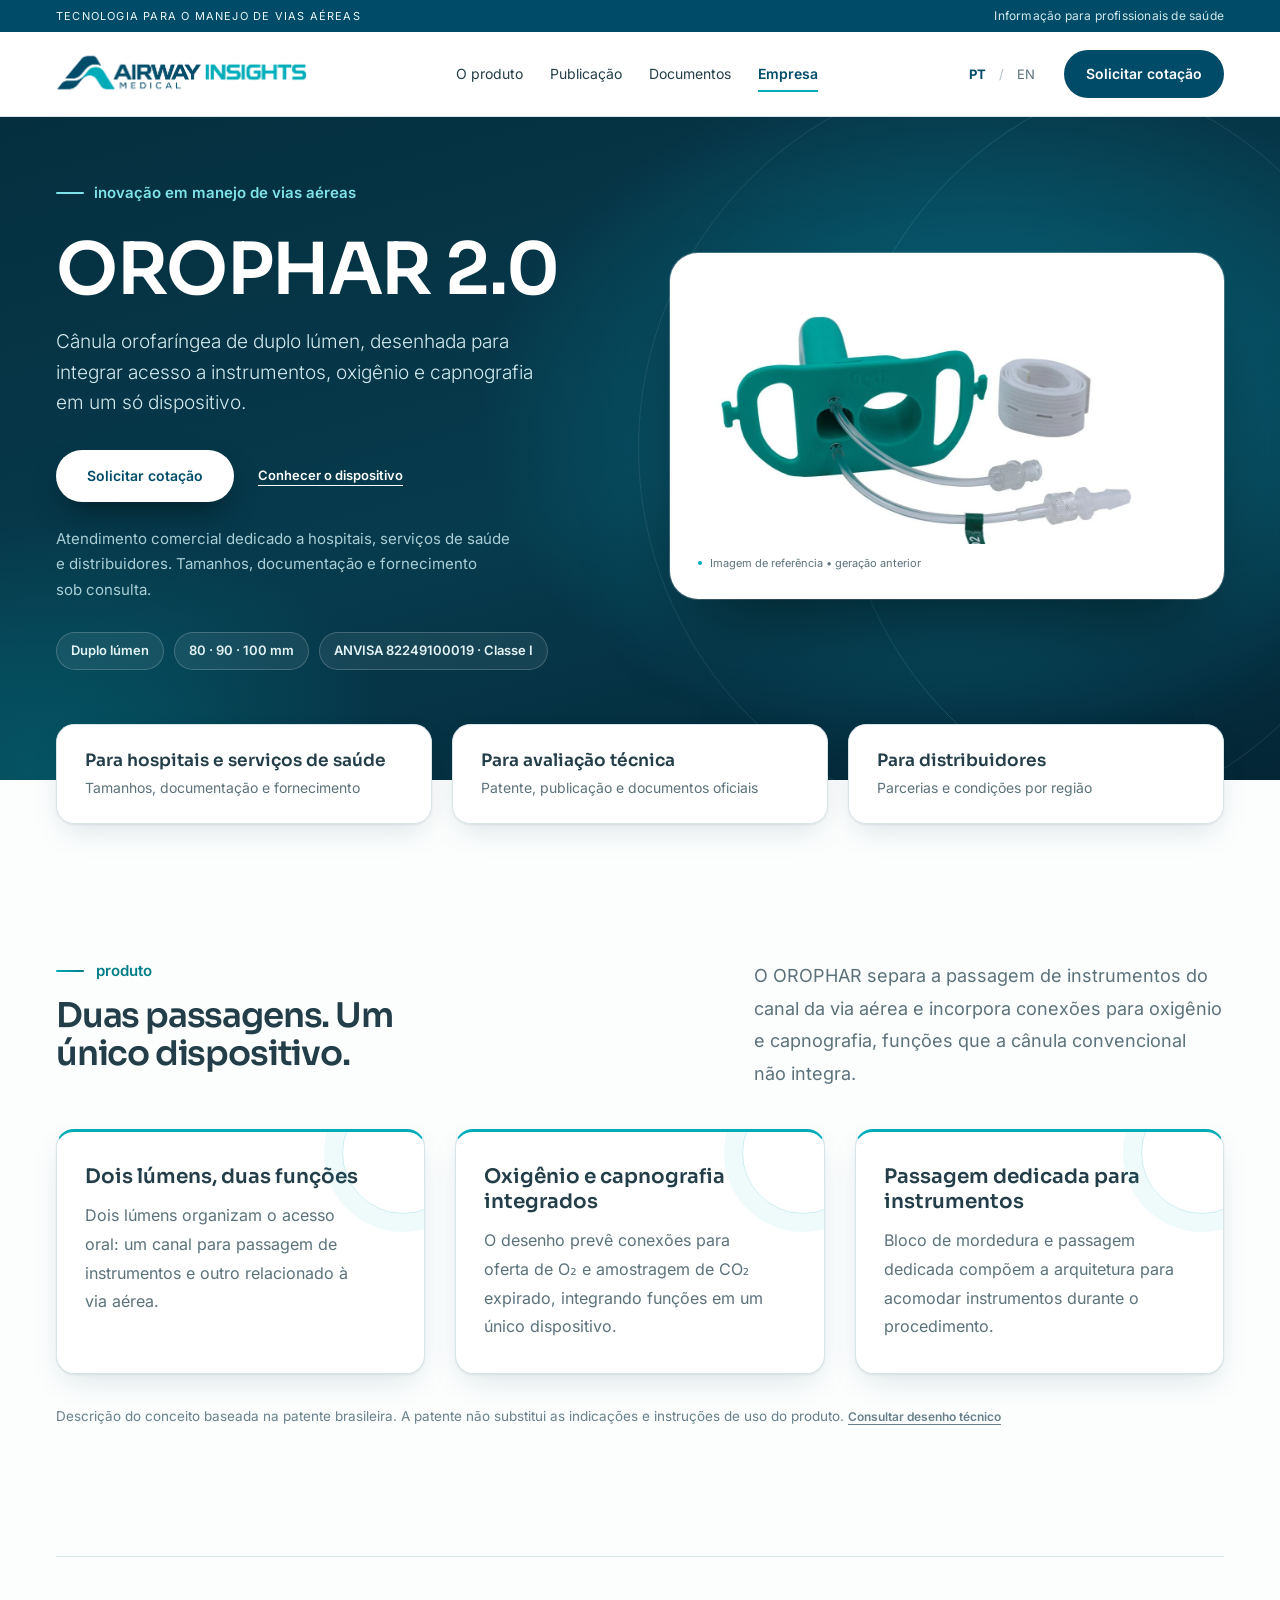
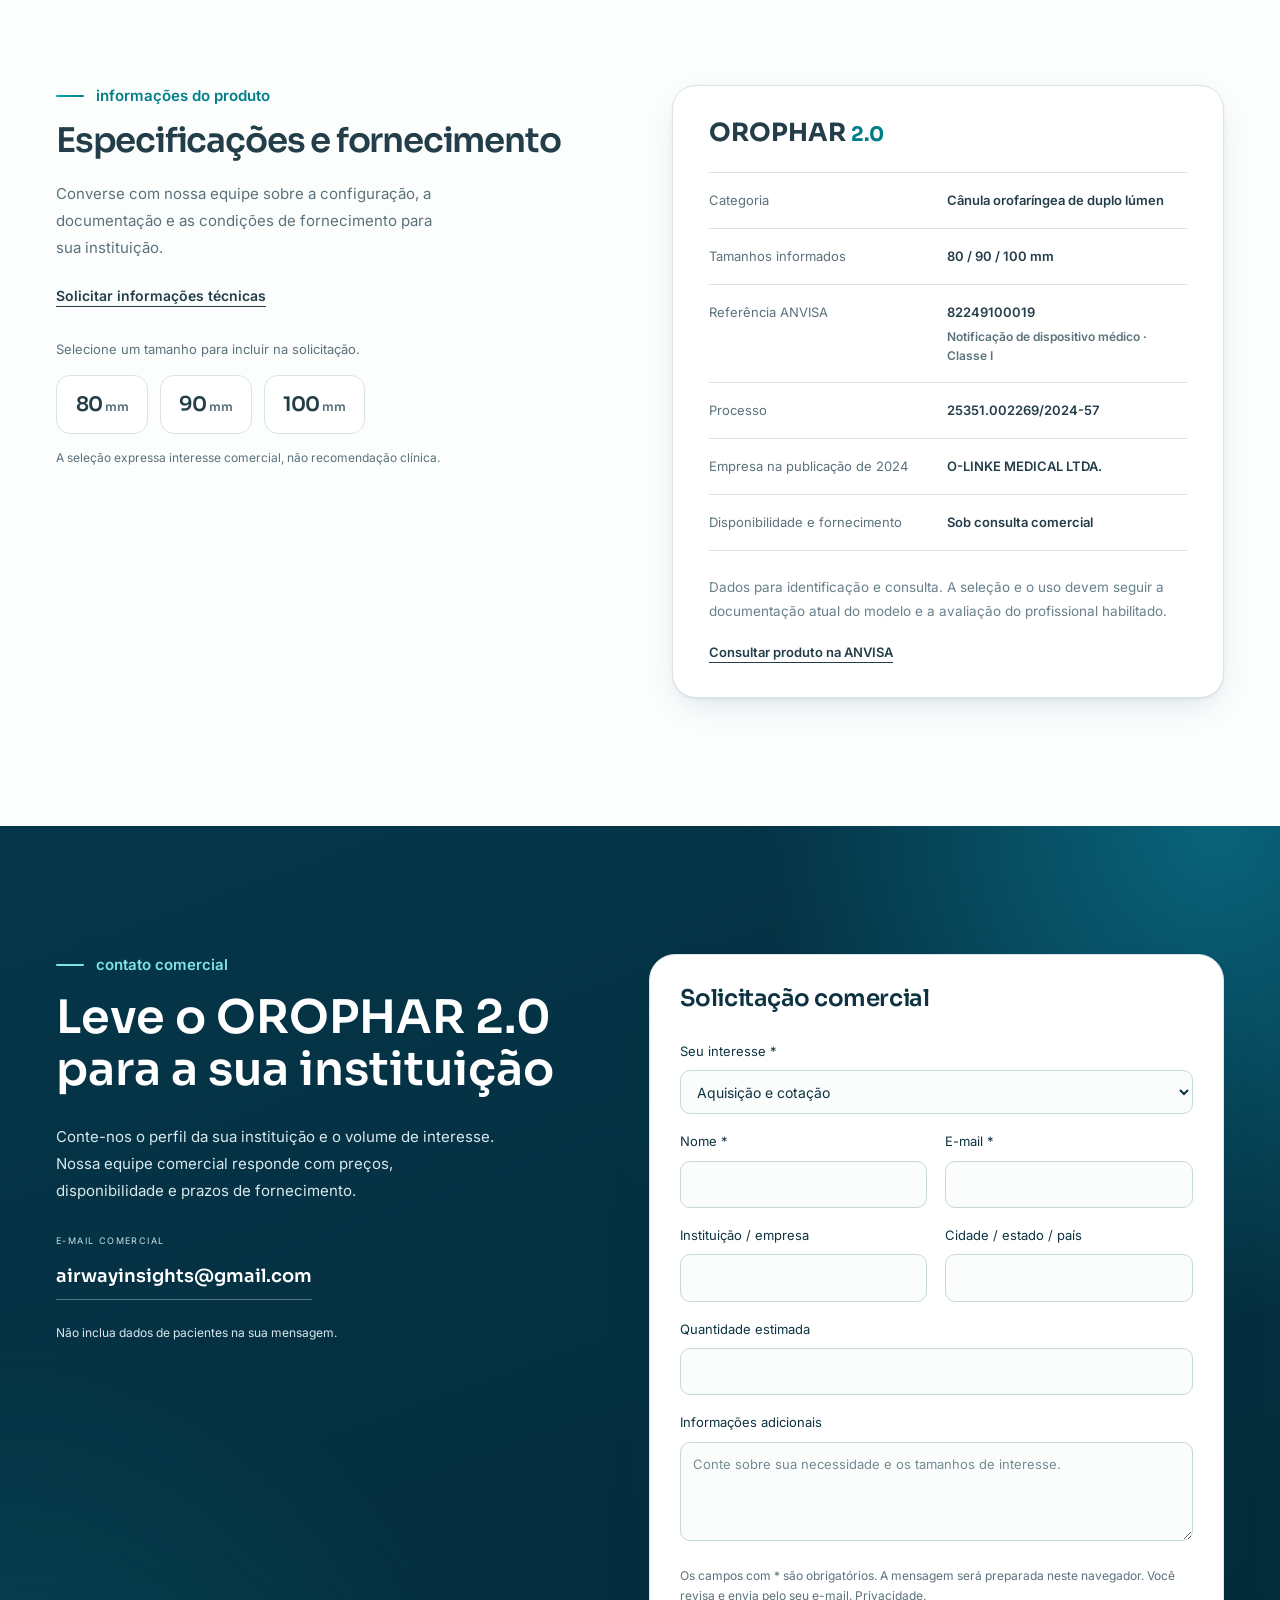
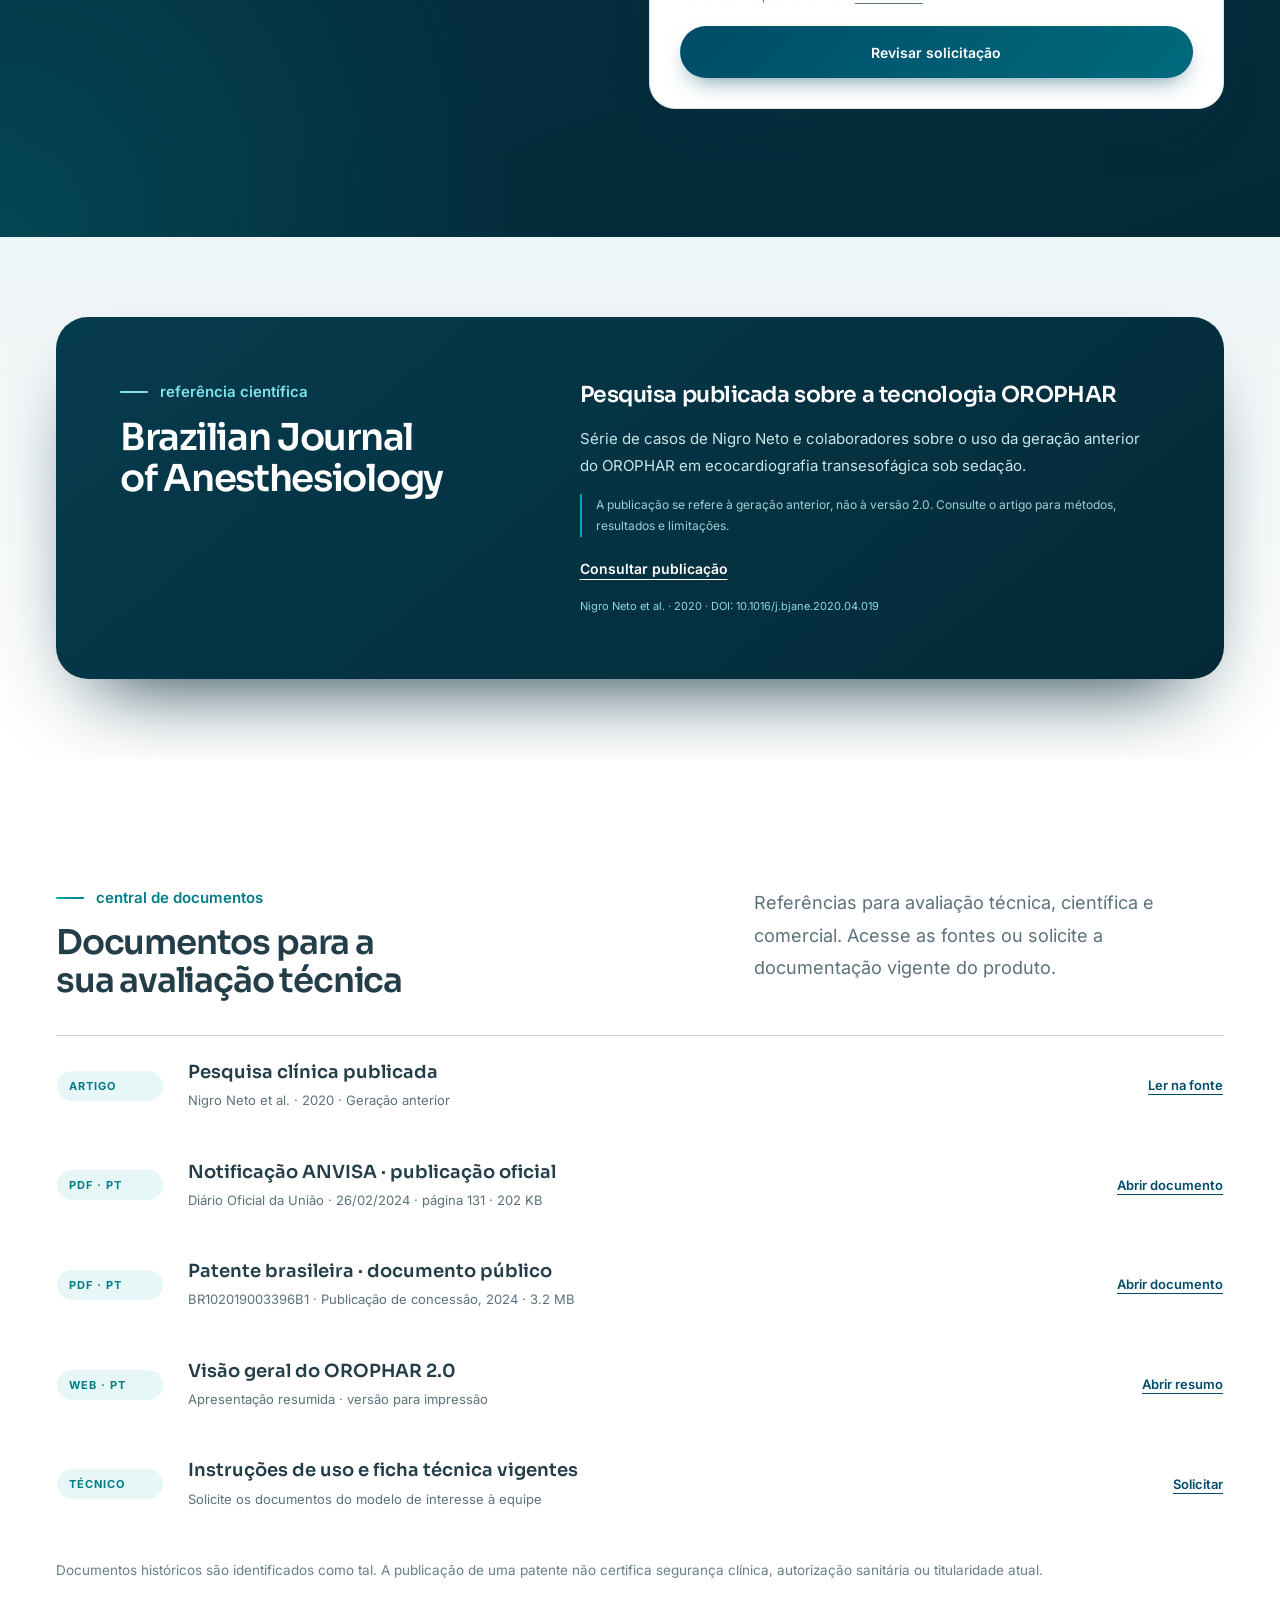
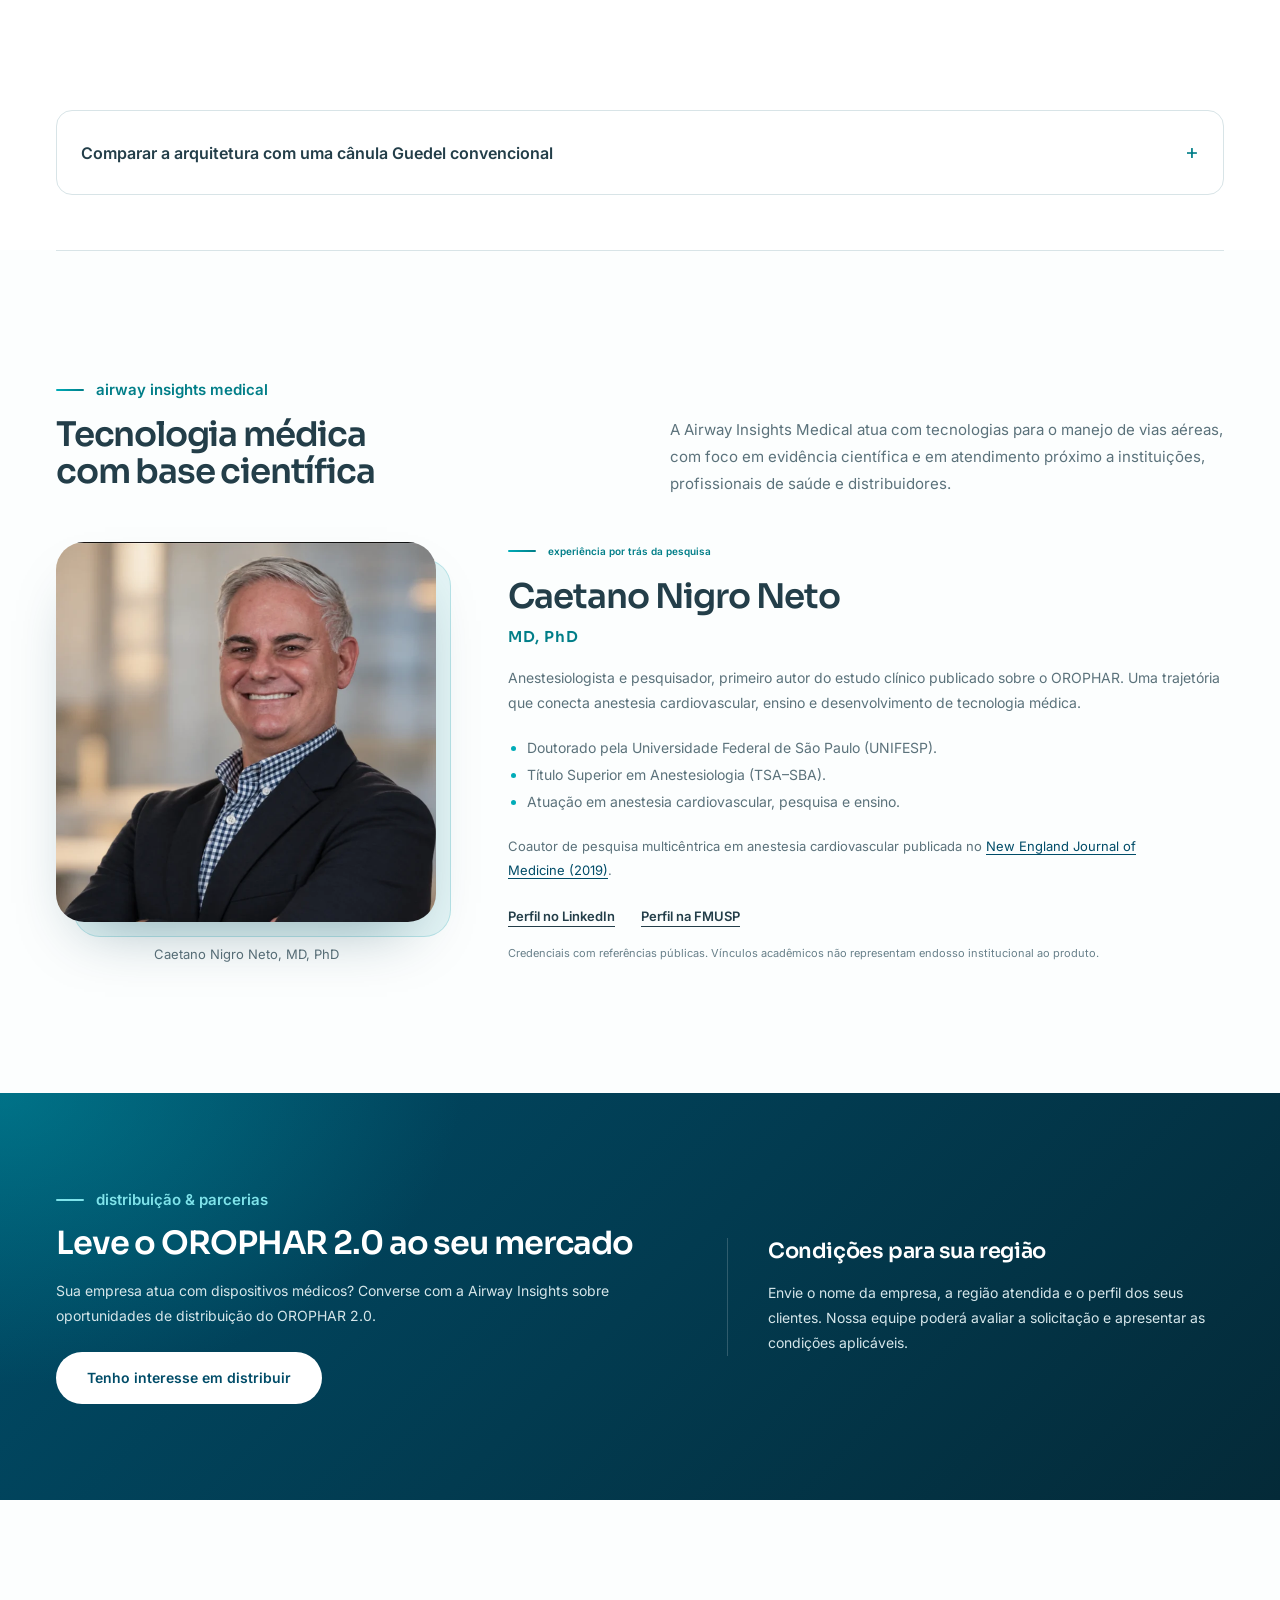
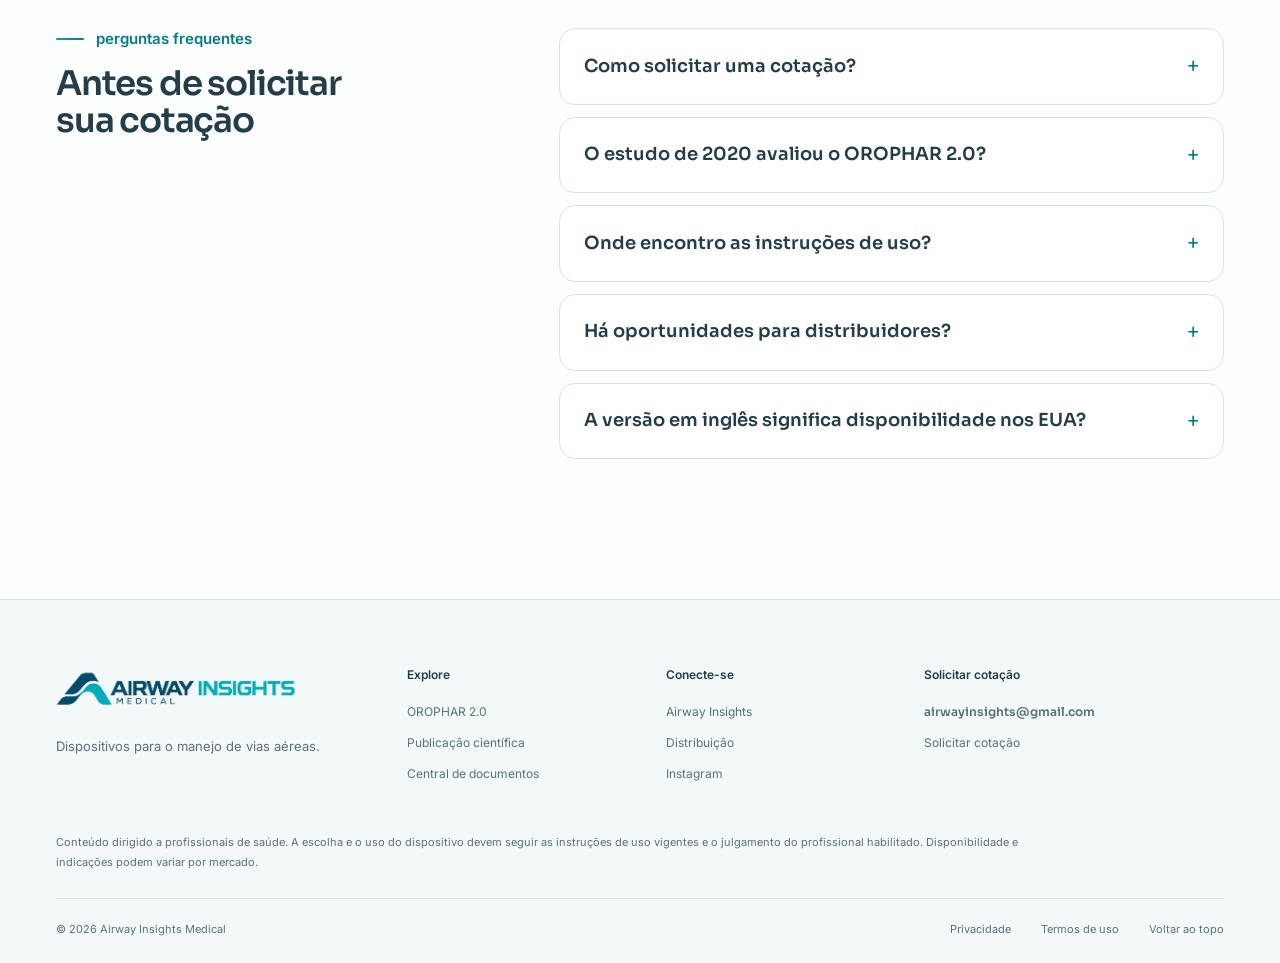
==== commit a20a3545: "Add files via upload" ====
--- a/index.html
+++ b/index.html
@@ -4,11 +4,11 @@
  <meta charset="utf-8"><meta name="viewport" content="width=device-width, initial-scale=1">
  <title>OROPHAR 2.0 | Airway Insights Medical</title>
  <meta name="description" content="Conheça o OROPHAR 2.0, cânula orofaríngea de duplo lúmen. Design, evidência clínica e contato comercial com a Airway Insights Medical.">
- <meta name="robots" content="noindex, nofollow"><meta name="theme-color" content="#034d65">
+ <meta name="color-scheme" content="light"><meta name="robots" content="noindex, nofollow"><meta name="theme-color" content="#034d65">
  <meta property="og:type" content="website"><meta property="og:title" content="OROPHAR 2.0 | Airway Insights Medical"><meta property="og:description" content="Conheça o OROPHAR 2.0, cânula orofaríngea de duplo lúmen. Design, evidência clínica e contato comercial com a Airway Insights Medical.">
  <meta property="og:locale" content="pt_BR">
  <link rel="alternate" hreflang="pt-BR" href="index.html"><link rel="alternate" hreflang="en-US" href="en/index.html"><link rel="alternate" hreflang="x-default" href="index.html">
- <link rel="icon" type="image/png" href="assets/airway-insights-symbol.png">
+ <link rel="apple-touch-icon" href="assets/airway-insights-symbol.png"><link rel="icon" type="image/png" href="assets/airway-insights-symbol.png">
  <link rel="stylesheet" href="assets/site.css">
  <script src="assets/config.js" defer></script><script src="assets/site.js" defer></script>
 </head>
@@ -16,35 +16,35 @@
 <a class="skip-link" href="#main">Pular para o conteúdo</a>
 <div class="utility"><div class="container utility-inner"><span>TECNOLOGIA PARA O MANEJO DE VIAS AÉREAS</span><span>Informação para profissionais de saúde</span></div></div>
 <header class="site-header"><div class="container header-inner">
- <a class="brand" href="index.html" aria-label="Airway Insights Medical — início"><img src="assets/airway-insights-logo.png" width="2172" height="724" alt="Airway Insights Medical"></a>
+ <a class="brand" href="index.html" aria-label="Airway Insights Medical — início"><img src="assets/airway-insights-logo.png" width="1086" height="362" alt="Airway Insights Medical"></a>
  <nav class="desktop-nav" aria-label="Navegação principal"><a href="#product">O produto</a><a href="#evidence">Publicação</a><a href="#resources">Documentos</a><a href="#company">Empresa</a></nav>
  <div class="header-actions"><div class="language-switch" aria-label="Idioma"><a class="active" aria-current="page" href="index.html" lang="pt-BR" aria-label="Português do Brasil">PT</a><span>/</span><a class=""  href="en/index.html" lang="en-US" aria-label="English, United States">EN</a></div><a href="#contact" class="header-contact">Solicitar cotação </a><button class="menu-toggle" aria-expanded="false" aria-controls="mobile-nav" aria-label="Abrir menu"><span></span><span></span></button></div>
  </div><nav id="mobile-nav" class="mobile-nav" aria-label="Navegação móvel" hidden><a href="#product">O produto</a><a href="#evidence">Publicação</a><a href="#resources">Documentos</a><a href="#company">Empresa</a><a href="#distribution">Distribuição</a><a href="#contact">Contato comercial</a></nav>
 </header>
 <main id="main">
  <div class="hero-band"><section class="hero container" aria-labelledby="hero-title">
-  <div class="hero-copy"><p class="eyebrow"><span></span>DISPOSITIVOS PARA VIAS AÉREAS</p>
+  <div class="hero-copy"><p class="eyebrow"><span></span>Inovação em manejo de vias aéreas</p>
    <h1 id="hero-title">OROPHAR 2.0</h1>
-   <p class="hero-description">Cânula orofaríngea de duplo lúmen</p>
-   <div class="hero-actions"><a class="button primary" href="#contact" data-intent="quote">Solicitar cotação</a><a class="text-link" href="#product">Informações técnicas </a></div>
-   <p class="hero-footnote">Para sua instituição: consulte tamanhos, documentação e condições de fornecimento com nossa equipe comercial.</p>
+   <p class="hero-description">Cânula orofaríngea de duplo lúmen, desenhada para integrar acesso a instrumentos, oxigênio e capnografia em um só dispositivo.</p>
+   <div class="hero-actions"><a class="button primary" href="#contact" data-intent="quote">Solicitar cotação</a><a class="text-link" href="#product">Conhecer o dispositivo</a></div>
+   <p class="hero-footnote">Atendimento comercial dedicado a hospitais, serviços de saúde e distribuidores. Tamanhos, documentação e fornecimento sob consulta.</p><ul class="hero-facts" aria-label="Dados do produto"><li>Duplo lúmen</li><li>80 · 90 · 100 mm</li><li>ANVISA 82249100019 · Classe I</li></ul>
   </div>
   <div class="hero-visual"><div class="product-stage ">
           <div class="stage-line line-one"></div><div class="stage-line line-two"></div>
           <span class="stage-label">OROPHAR <span> / </span> ARQUITETURA DE DUPLO LÚMEN</span>
-          <div class="product-image-wrap"><img class="product-image" src="assets/orophar-reference.png" width="1280" height="720" alt="Fotografia de referência da geração anterior do OROPHAR: cânula com dois lúmens e extensões" fetchpriority="high"></div>
+          <div class="product-image-wrap"><img class="product-image" src="assets/orophar-reference.webp" width="1280" height="720" alt="Fotografia de referência da geração anterior do OROPHAR: cânula com dois lúmens e extensões" fetchpriority="high"></div>
           <div class="stage-bottom"><span class="technical-dot"></span><span>Imagem de referência • geração anterior</span></div>
         </div><div class="product-signature"><strong>OROPHAR<span>2.0</span></strong><span>CÂNULA OROFARÍNGEA</span></div></div>
  </section></div>
- <div class="trust-band"><div class="container trust-inner"><a href="#specifications"><div><strong>Hospitais e serviços de saúde</strong><small>Consultar tamanhos e fornecimento</small></div></a><a href="#resources"><div><strong>Avaliação técnica</strong><small>Acessar documentos e referências</small></div></a><a href="#contact" data-intent="distribution"><div><strong>Distribuidores</strong><small>Solicitar condições comerciais</small></div></a></div></div>
+ <div class="trust-band"><div class="container trust-inner"><a href="#specifications"><div><strong>Para hospitais e serviços de saúde</strong><small>Tamanhos, documentação e fornecimento</small></div></a><a href="#resources"><div><strong>Para avaliação técnica</strong><small>Patente, publicação e documentos oficiais</small></div></a><a href="#contact" data-intent="distribution"><div><strong>Para distribuidores</strong><small>Parcerias e condições por região</small></div></a></div></div>
 
  <section id="product" class="section container">
-  <div class="section-heading"><div><p class="eyebrow">PRODUTO</p><h2>Características do dispositivo</h2></div><p class="section-intro">Avalie a arquitetura do OROPHAR: passagem dedicada para instrumentos, canal relacionado à via aérea e conexões para oxigênio e capnografia.</p></div>
+  <div class="section-heading"><div><p class="eyebrow">PRODUTO</p><h2>Duas passagens. Um único dispositivo.</h2></div><p class="section-intro">O OROPHAR separa a passagem de instrumentos do canal da via aérea e incorpora conexões para oxigênio e capnografia, funções que a cânula convencional não integra.</p></div>
   <div class="anatomy-grid">
   <div class="feature-list" aria-label="Recursos do design">
-   <article class="feature"><div><h3>Acessos separados</h3><p>Dois lúmens organizam o acesso oral: um canal para passagem de instrumentos e outro relacionado à via aérea.</p></div></article>
-   <article class="feature"><div><h3>Oxigênio e capnografia</h3><p>O desenho prevê conexões para oferta de O₂ e amostragem de CO₂ expirado, integrando funções em um único dispositivo.</p></div></article>
-   <article class="feature"><div><h3>Interface para instrumentos</h3><p>Bloco de mordedura e passagem dedicada compõem a arquitetura para acomodar instrumentos durante o procedimento.</p></div></article>
+   <article class="feature"><div><h3>Dois lúmens, duas funções</h3><p>Dois lúmens organizam o acesso oral: um canal para passagem de instrumentos e outro relacionado à via aérea.</p></div></article>
+   <article class="feature"><div><h3>Oxigênio e capnografia integrados</h3><p>O desenho prevê conexões para oferta de O₂ e amostragem de CO₂ expirado, integrando funções em um único dispositivo.</p></div></article>
+   <article class="feature"><div><h3>Passagem dedicada para instrumentos</h3><p>Bloco de mordedura e passagem dedicada compõem a arquitetura para acomodar instrumentos durante o procedimento.</p></div></article>
    <p class="source-note">Descrição do conceito baseada na patente brasileira. A patente não substitui as indicações e instruções de uso do produto. <a class="text-link" href="https://patents.google.com/patent/BR102019003396B1/pt" target="_blank" rel="noopener noreferrer">Consultar desenho técnico</a></p>
   </div></div>
  </section>
@@ -53,13 +53,13 @@
  <div class="spec-panel"><div class="spec-panel-title">OROPHAR <span>2.0</span></div><dl><div><dt>Categoria</dt><dd>Cânula orofaríngea de duplo lúmen</dd></div><div><dt>Tamanhos informados</dt><dd>80 / 90 / 100 mm</dd></div><div><dt>Referência ANVISA</dt><dd>82249100019 <small>Notificação de dispositivo médico · Classe I</small></dd></div><div><dt>Processo</dt><dd>25351.002269/2024-57</dd></div><div><dt>Empresa na publicação de 2024</dt><dd>O-LINKE MEDICAL LTDA.</dd></div><div><dt>Disponibilidade e fornecimento</dt><dd>Sob consulta comercial</dd></div></dl><p class="source-note">Dados para identificação e consulta. A seleção e o uso devem seguir a documentação atual do modelo e a avaliação do profissional habilitado.</p><a class="text-link" href="https://consultas.anvisa.gov.br/#/saude/" target="_blank" rel="noopener noreferrer">Consultar produto na ANVISA</a></div>
  </section>
 
- <section id="contact" class="section contact-section"><div class="container contact-grid"><div class="contact-copy"><p class="eyebrow">CONTATO COMERCIAL</p><h2>Solicite sua cotação</h2><p>Informe a instituição e a quantidade de interesse para consultar preços, disponibilidade e prazo de fornecimento. Se preferir, entre em contato diretamente pelo e-mail abaixo.</p><div class="direct-contact"><span>E-MAIL COMERCIAL</span><a class="email-link" href="mailto:airwayinsights@gmail.com">airwayinsights@gmail.com </a></div><a class="text-link whatsapp-contact" href="#contact" hidden>WhatsApp </a><p class="contact-note">Não inclua dados de pacientes na sua mensagem.</p></div>
+ <section id="contact" class="section contact-section"><div class="container contact-grid"><div class="contact-copy"><p class="eyebrow">CONTATO COMERCIAL</p><h2>Leve o OROPHAR 2.0 para a sua instituição</h2><p>Conte-nos o perfil da sua instituição e o volume de interesse. Nossa equipe comercial responde com preços, disponibilidade e prazos de fornecimento.</p><div class="direct-contact"><span>E-MAIL COMERCIAL</span><a class="email-link" href="mailto:airwayinsights@gmail.com">airwayinsights@gmail.com </a></div><a class="text-link whatsapp-contact" href="#contact" hidden>WhatsApp </a><p class="contact-note">Não inclua dados de pacientes na sua mensagem.</p></div>
  <form id="contact-form" class="contact-form" action="mailto:airwayinsights@gmail.com" method="get"><h3>Solicitação comercial</h3><div class="field"><label for="intent">Seu interesse *</label><select id="intent" name="intent" required><option value="quote">Aquisição e cotação</option><option value="institution">Hospital ou instituição</option><option value="distribution">Distribuição e parceria</option><option value="technical">Informação técnica e científica</option></select></div><div class="form-row"><div class="field"><label for="name">Nome *</label><input id="name" name="name" required autocomplete="name" maxlength="100"></div><div class="field"><label for="email">E-mail *</label><input id="email" name="email" type="email" required autocomplete="email" maxlength="150"></div></div><div class="form-row"><div class="field"><label for="organization">Instituição / empresa</label><input id="organization" name="organization" autocomplete="organization" maxlength="150"></div><div class="field"><label for="region">Cidade / estado / país</label><input id="region" name="region" maxlength="150"></div></div><div class="form-row quantity-row"><div class="field"><label for="quantity">Quantidade estimada</label><input id="quantity" name="quantity" type="number" min="1" max="1000000" step="1" inputmode="numeric"></div></div><div class="field"><label for="message">Informações adicionais</label><textarea id="message" name="message" rows="3" maxlength="1500" placeholder="Conte sobre sua necessidade e os tamanhos de interesse."></textarea></div><input type="hidden" name="size" id="selected-size"><p class="form-privacy">Os campos com * são obrigatórios. A mensagem será preparada neste navegador. Você revisa e envia pelo seu e-mail. <a href="documents/privacy-pt.html">Privacidade</a>.</p><button type="submit" class="button primary full-width">Revisar solicitação </button><noscript><p>Para entrar em contato, envie diretamente para <a href="mailto:airwayinsights@gmail.com">airwayinsights@gmail.com</a>.</p></noscript></form>
  </div></section>
 
  <section id="evidence" class="section evidence-section"><div class="container research-strip"><div><p class="eyebrow">REFERÊNCIA CIENTÍFICA</p><h2>Brazilian Journal<br>of Anesthesiology</h2></div><div class="research-summary"><h3>Pesquisa publicada sobre a tecnologia OROPHAR</h3><p>Série de casos de Nigro Neto e colaboradores sobre o uso da geração anterior do OROPHAR em ecocardiografia transesofágica sob sedação.</p><p class="research-scope">A publicação se refere à geração anterior, não à versão 2.0. Consulte o artigo para métodos, resultados e limitações.</p><a class="text-link" href="https://pmc.ncbi.nlm.nih.gov/articles/PMC9373078/" target="_blank" rel="noopener noreferrer">Consultar publicação</a><span class="research-citation">Nigro Neto et al. · 2020 · DOI: 10.1016/j.bjane.2020.04.019</span></div></div></section>
 
- <section class="section resources-section" id="resources"><div class="container"><div class="section-heading"><div><p class="eyebrow">CENTRAL DE DOCUMENTOS</p><h2>Documentação técnica</h2></div><p class="section-intro">Referências para avaliação técnica, científica e comercial. Acesse as fontes ou solicite a documentação vigente do produto.</p></div>
+ <section class="section resources-section" id="resources"><div class="container"><div class="section-heading"><div><p class="eyebrow">CENTRAL DE DOCUMENTOS</p><h2>Documentos para a sua avaliação técnica</h2></div><p class="section-intro">Referências para avaliação técnica, científica e comercial. Acesse as fontes ou solicite a documentação vigente do produto.</p></div>
  <div class="resource-list">
   <a class="resource-row" href="https://pmc.ncbi.nlm.nih.gov/articles/PMC9373078/" target="_blank" rel="noopener noreferrer"><span class="resource-type">ARTIGO</span><div><h3>Pesquisa clínica publicada</h3><p>Nigro Neto et al. · 2020 · Geração anterior</p></div><span class="resource-action">Ler na fonte</span></a>
   <a class="resource-row" href="documents/anvisa-dou-2024-02-26-p131.pdf" target="_blank" rel="noopener"><span class="resource-type">PDF · PT</span><div><h3>Notificação ANVISA · publicação oficial</h3><p>Diário Oficial da União · 26/02/2024 · página 131 · 202 KB</p></div><span class="resource-action">Abrir documento</span></a>
@@ -76,23 +76,23 @@
  </tbody></table></div><p class="source-note">¹ Modelo convencional descrito na patente. ² Comparação estrutural; não demonstra superioridade clínica. Confirmar recursos, compatibilidade e indicações do OROPHAR 2.0 na documentação vigente. <a class="text-link" href="https://patents.google.com/patent/BR102019003396B1/pt" target="_blank" rel="noopener noreferrer">Fonte: patente BR102019003396B1</a></p>
  </details></div></section>
 
- <section class="section container company-section" id="company"><div class="company-intro"><p class="eyebrow">AIRWAY INSIGHTS MEDICAL</p><h2>Airway Insights Medical</h2><p>A Airway Insights Medical atua com tecnologias para o manejo de vias aéreas. Atendemos solicitações de profissionais de saúde, instituições e distribuidores interessados no OROPHAR 2.0.</p></div>
- <div class="expert-layout"><figure class="expert-photo"><img src="assets/caetano-nigro-neto.png" alt="Dr. Caetano Nigro Neto" width="1024" height="1024" loading="lazy"><figcaption>Imagem: perfil institucional da FMUSP.</figcaption></figure><div class="expert-content"><p class="eyebrow">EXPERIÊNCIA POR TRÁS DA PESQUISA</p><h3>Caetano Nigro Neto<span>MD, PhD</span></h3><p class="expert-description">Anestesiologista e pesquisador, primeiro autor do estudo clínico publicado sobre o OROPHAR. Uma trajetória que conecta anestesia cardiovascular, ensino e desenvolvimento de tecnologia médica.</p><ul class="credential-list"><li>Doutorado pela Universidade Federal de São Paulo (UNIFESP).</li><li>Título Superior em Anestesiologia (TSA–SBA).</li><li>Atuação em anestesia cardiovascular, pesquisa e ensino.</li></ul><p class="research-credit">Coautor de pesquisa multicêntrica em anestesia cardiovascular publicada no <a href="https://pubmed.ncbi.nlm.nih.gov/30888743/" target="_blank" rel="noopener noreferrer">New England Journal of Medicine (2019)</a>.</p><div class="expert-links"><a class="text-link" href="https://www.linkedin.com/in/ccaetanonigroneto/" target="_blank" rel="noopener noreferrer">Perfil no LinkedIn</a><a class="text-link" href="https://fm.usp.br/posgrad/corpo-docente/caetano-nigro-neto" target="_blank" rel="noopener noreferrer">Perfil na FMUSP</a></div><p class="source-note">Credenciais com referências públicas. Vínculos acadêmicos não representam endosso institucional ao produto.</p></div></div>
+ <section class="section container company-section" id="company"><div class="company-intro"><p class="eyebrow">AIRWAY INSIGHTS MEDICAL</p><h2>Tecnologia médica com base científica</h2><p>A Airway Insights Medical atua com tecnologias para o manejo de vias aéreas, com foco em evidência científica e em atendimento próximo a instituições, profissionais de saúde e distribuidores.</p></div>
+ <div class="expert-layout"><figure class="expert-photo"><img src="assets/caetano-nigro-neto.webp" alt="Dr. Caetano Nigro Neto" width="720" height="720" decoding="async" loading="lazy"><figcaption>Caetano Nigro Neto, MD, PhD</figcaption></figure><div class="expert-content"><p class="eyebrow">EXPERIÊNCIA POR TRÁS DA PESQUISA</p><h3>Caetano Nigro Neto<span>MD, PhD</span></h3><p class="expert-description">Anestesiologista e pesquisador, primeiro autor do estudo clínico publicado sobre o OROPHAR. Uma trajetória que conecta anestesia cardiovascular, ensino e desenvolvimento de tecnologia médica.</p><ul class="credential-list"><li>Doutorado pela Universidade Federal de São Paulo (UNIFESP).</li><li>Título Superior em Anestesiologia (TSA–SBA).</li><li>Atuação em anestesia cardiovascular, pesquisa e ensino.</li></ul><p class="research-credit">Coautor de pesquisa multicêntrica em anestesia cardiovascular publicada no <a href="https://pubmed.ncbi.nlm.nih.gov/30888743/" target="_blank" rel="noopener noreferrer">New England Journal of Medicine (2019)</a>.</p><div class="expert-links"><a class="text-link" href="https://www.linkedin.com/in/ccaetanonigroneto/" target="_blank" rel="noopener noreferrer">Perfil no LinkedIn</a><a class="text-link" href="https://fm.usp.br/posgrad/corpo-docente/caetano-nigro-neto" target="_blank" rel="noopener noreferrer">Perfil na FMUSP</a></div><p class="source-note">Credenciais com referências públicas. Vínculos acadêmicos não representam endosso institucional ao produto.</p></div></div>
  </section>
 
- <section id="distribution" class="distribution-section"><div class="container distribution-inner"><div><p class="eyebrow">DISTRIBUIÇÃO & PARCERIAS</p><h2>Distribua o OROPHAR 2.0</h2><p>Sua empresa atua com dispositivos médicos? Converse com a Airway Insights sobre oportunidades de distribuição do OROPHAR 2.0.</p><a class="button light" href="#contact" data-intent="distribution">Tenho interesse em distribuir</a></div><div class="partner-notes"><h3>Condições para sua região</h3><p>Envie o nome da empresa, a região atendida e o perfil dos seus clientes. Nossa equipe poderá avaliar a solicitação e apresentar as condições aplicáveis.</p></div></div></section>
+ <section id="distribution" class="distribution-section"><div class="container distribution-inner"><div><p class="eyebrow">DISTRIBUIÇÃO & PARCERIAS</p><h2>Leve o OROPHAR 2.0 ao seu mercado</h2><p>Sua empresa atua com dispositivos médicos? Converse com a Airway Insights sobre oportunidades de distribuição do OROPHAR 2.0.</p><a class="button light" href="#contact" data-intent="distribution">Tenho interesse em distribuir</a></div><div class="partner-notes"><h3>Condições para sua região</h3><p>Envie o nome da empresa, a região atendida e o perfil dos seus clientes. Nossa equipe poderá avaliar a solicitação e apresentar as condições aplicáveis.</p></div></div></section>
 
- <section class="section container faq-section" id="questions"><div><p class="eyebrow">PERGUNTAS FREQUENTES</p><h2>Dúvidas sobre a compra</h2></div><div class="faq-list">
- <details><summary>Como solicitar uma cotação?<span>+</span></summary><p>Escolha “Solicitar cotação” e informe sua instituição, região e quantidade de interesse. O formulário prepara uma mensagem para você revisar e enviar pelo seu e-mail. Preços, prazos e disponibilidade são confirmados pela equipe comercial.</p></details>
- <details><summary>O estudo de 2020 avaliou o OROPHAR 2.0?<span>+</span></summary><p>Não. O estudo avaliou a geração anterior do OROPHAR, identificada no artigo pelo número ANVISA 80423540061. A versão atual é apresentada separadamente. Consulte a seção de evidência para conhecer o desenho e as limitações do estudo.</p></details>
- <details><summary>Onde encontro as instruções de uso?<span>+</span></summary><p>Solicite à equipe a versão vigente das instruções de uso e a ficha técnica correspondentes ao modelo fornecido. O material desta página é informativo e não substitui esses documentos.</p></details>
- <details><summary>Há oportunidades para distribuidores?<span>+</span></summary><p>Recebemos contatos de empresas interessadas. Selecione “Distribuição e parceria” no formulário e inclua sua região, perfil de clientes e experiência com dispositivos médicos. As condições serão avaliadas individualmente.</p></details>
- <details><summary>A versão em inglês significa disponibilidade nos EUA?<span>+</span></summary><p>Não. O inglês facilita o acesso à informação. A disponibilidade comercial e as indicações dependem dos requisitos e autorizações aplicáveis a cada mercado. Consulte nossa equipe sobre seu país.</p></details>
+ <section class="section container faq-section" id="questions"><div><p class="eyebrow">PERGUNTAS FREQUENTES</p><h2>Antes de solicitar sua cotação</h2></div><div class="faq-list">
+ <details name="faq"><summary>Como solicitar uma cotação?<span>+</span></summary><p>Escolha “Solicitar cotação” e informe sua instituição, região e quantidade de interesse. O formulário prepara uma mensagem para você revisar e enviar pelo seu e-mail. Preços, prazos e disponibilidade são confirmados pela equipe comercial.</p></details>
+ <details name="faq"><summary>O estudo de 2020 avaliou o OROPHAR 2.0?<span>+</span></summary><p>Não. O estudo avaliou a geração anterior do OROPHAR, identificada no artigo pelo número ANVISA 80423540061. A versão atual é apresentada separadamente. Consulte a seção de evidência para conhecer o desenho e as limitações do estudo.</p></details>
+ <details name="faq"><summary>Onde encontro as instruções de uso?<span>+</span></summary><p>Solicite à equipe a versão vigente das instruções de uso e a ficha técnica correspondentes ao modelo fornecido. O material desta página é informativo e não substitui esses documentos.</p></details>
+ <details name="faq"><summary>Há oportunidades para distribuidores?<span>+</span></summary><p>Recebemos contatos de empresas interessadas. Selecione “Distribuição e parceria” no formulário e inclua sua região, perfil de clientes e experiência com dispositivos médicos. As condições serão avaliadas individualmente.</p></details>
+ <details name="faq"><summary>A versão em inglês significa disponibilidade nos EUA?<span>+</span></summary><p>Não. O inglês facilita o acesso à informação. A disponibilidade comercial e as indicações dependem dos requisitos e autorizações aplicáveis a cada mercado. Consulte nossa equipe sobre seu país.</p></details>
  </div></section>
 
 
 </main>
-<footer class="site-footer"><div class="container"><div class="footer-main"><div class="footer-brand"><div class="brand"><img src="assets/airway-insights-logo.png" alt="Airway Insights Medical" width="2172" height="724" loading="lazy"></div><p>Dispositivos para o manejo de vias aéreas.</p></div><div class="footer-column"><strong>Explore</strong><a href="#product">OROPHAR 2.0</a><a href="#evidence">Publicação científica</a><a href="#resources">Central de documentos</a></div><div class="footer-column"><strong>Conecte-se</strong><a href="#company">Airway Insights</a><a href="#distribution">Distribuição</a><a href="https://www.instagram.com/airwayinsights/" target="_blank" rel="noopener noreferrer">Instagram</a></div><div class="footer-column"><strong>Solicitar cotação</strong><a class="email-link" href="mailto:airwayinsights@gmail.com">airwayinsights@gmail.com</a><a href="#contact">Solicitar cotação</a></div></div><div class="footer-note">Conteúdo dirigido a profissionais de saúde. A escolha e o uso do dispositivo devem seguir as instruções de uso vigentes e o julgamento do profissional habilitado. Disponibilidade e indicações podem variar por mercado.</div><div class="footer-bottom"><span>© 2026 Airway Insights Medical</span><div><a href="documents/privacy-pt.html">Privacidade</a><a href="documents/terms-pt.html">Termos de uso</a><a href="#main">Voltar ao topo</a></div></div></div></footer>
+<footer class="site-footer"><div class="container"><div class="footer-main"><div class="footer-brand"><div class="brand"><img src="assets/airway-insights-logo.png" alt="Airway Insights Medical" width="1086" height="362" loading="lazy"></div><p>Dispositivos para o manejo de vias aéreas.</p></div><div class="footer-column"><strong>Explore</strong><a href="#product">OROPHAR 2.0</a><a href="#evidence">Publicação científica</a><a href="#resources">Central de documentos</a></div><div class="footer-column"><strong>Conecte-se</strong><a href="#company">Airway Insights</a><a href="#distribution">Distribuição</a><a href="https://www.instagram.com/airwayinsights/" target="_blank" rel="noopener noreferrer">Instagram</a></div><div class="footer-column"><strong>Solicitar cotação</strong><a class="email-link" href="mailto:airwayinsights@gmail.com">airwayinsights@gmail.com</a><a href="#contact">Solicitar cotação</a></div></div><div class="footer-note">Conteúdo dirigido a profissionais de saúde. A escolha e o uso do dispositivo devem seguir as instruções de uso vigentes e o julgamento do profissional habilitado. Disponibilidade e indicações podem variar por mercado.</div><div class="footer-bottom"><span>© 2026 Airway Insights Medical</span><div><a href="documents/privacy-pt.html">Privacidade</a><a href="documents/terms-pt.html">Termos de uso</a><a href="#main">Voltar ao topo</a></div></div></div></footer>
 <div class="mobile-cta"><span>OROPHAR 2.0</span><a class="button primary" href="#contact" data-intent="quote">Solicitar cotação</a></div>
 <dialog id="inquiry-dialog" aria-labelledby="dialog-title"><div class="dialog-top"><p class="eyebrow">AIRWAY INSIGHTS MEDICAL</p><button type="button" class="close-dialog" aria-label="Fechar">×</button></div><h2 id="dialog-title">Sua mensagem está pronta.</h2><p>Revise abaixo. Nenhuma mensagem foi enviada ainda.</p><textarea id="inquiry-preview" rows="10" readonly aria-label="Mensagem preparada"></textarea><div class="dialog-actions"><a id="send-email" href="mailto:airwayinsights@gmail.com" class="button primary">Abrir meu e-mail</a><button type="button" class="button secondary" id="copy-message">Copiar mensagem</button></div><p class="dialog-note" id="copy-status" aria-live="polite">Se o aplicativo não abrir, copie a mensagem e envie para airwayinsights@gmail.com.</p></dialog>
 </body></html>
--- a/assets/site.css
+++ b/assets/site.css
@@ -56,3 +56,164 @@
 @media(max-width:1000px){.hero h1{font-size:45px}.hero-description{font-size:22px}.hero-visual{padding:24px 8px 15px}.hero-visual .product-stage{min-height:200px}.research-strip{gap:35px}.research-strip h2{font-size:26px}}
 @media(max-width:720px){.hero{min-height:0;padding-block:38px;gap:30px}.hero h1{font-size:44px;letter-spacing:-1px}.hero-description{font-size:23px}.hero-visual{max-width:420px;padding:15px 10px}.hero-visual .product-stage{min-height:0}.hero-visual .product-image{margin-top:-25px}.hero-visual .stage-bottom{padding:0 8px;margin-top:4px}.trust-inner>a{padding-block:17px}.research-strip{grid-template-columns:1fr;gap:24px}.research-strip h2{font-size:27px}.research-summary h3{font-size:20px}.research-summary>p{font-size:14px}.research-citation{font-size:10px;overflow-wrap:anywhere}.comparison-section{padding-bottom:40px}}
 @media(max-width:370px){.hero h1{font-size:38px}.hero-description{font-size:21px}}
+
+/* ===== Melhorias v4 ===== */
+.site-header{transition:box-shadow .25s}.site-header.is-scrolled{box-shadow:0 6px 24px #0a3a4a1a}
+
+body{font-family:system-ui,-apple-system,"Segoe UI",Roboto,"Helvetica Neue",Arial,sans-serif;text-rendering:optimizeLegibility}
+h1,h2{text-wrap:balance}p{text-wrap:pretty}
+.utility-inner{font-size:11px}.utility-inner span:last-child{font-size:12px}
+.desktop-nav a{font-size:14px;position:relative;padding:6px 0}
+.desktop-nav a:after{content:"";position:absolute;left:0;right:0;bottom:0;height:2px;background:var(--teal);transform:scaleX(0);transform-origin:left;transition:transform .25s}
+.desktop-nav a:hover:after,.desktop-nav a[aria-current]:after{transform:scaleX(1)}
+.desktop-nav a[aria-current]{color:var(--navy);font-weight:600}
+.header-contact{font-size:14px}.language-switch{font-size:13px}.language-switch a{color:#5b727b;padding:12px 4px}
+.eyebrow{font-size:12px}
+.hero-facts{list-style:none;display:flex;flex-wrap:wrap;gap:10px;margin:30px 0 0;padding:0}
+.hero-facts li{font-size:13px;font-weight:600;color:#e4f4f6;border:1px solid #ffffff38;border-radius:999px;padding:7px 14px;background:#ffffff0d}
+.trust-inner a{transition:background .2s}.trust-inner a:hover{background:#e3f0f2}
+.feature,.resource-row,.spec-panel,.contact-form{transition:transform .25s,box-shadow .25s}
+.resource-row:hover{transform:translateX(4px)}
+.expert-photo img{border-radius:var(--radius);object-fit:cover}
+.text-link{text-underline-offset:5px}.text-link:hover{text-decoration:underline}
+.faq-list summary{min-height:48px}
+.js-reveal .reveal{opacity:0;transform:translateY(18px);transition:opacity .6s ease,transform .6s ease}
+.js-reveal .reveal.in{opacity:1;transform:none}
+@media(max-width:1000px){.hero-facts{margin-top:24px}}
+@media print{.hero-facts{display:none}.reveal{opacity:1!important;transform:none!important}}
+@media(prefers-reduced-motion:reduce){.reveal{opacity:1!important;transform:none!important}}
+
+/* ===== Design v5 ===== */
+@font-face{font-family:Sora;src:url(fonts/sora-latin-wght-normal.woff2) format("woff2");font-weight:100 800;font-display:swap}
+@font-face{font-family:Inter;src:url(fonts/inter-latin-wght-normal.woff2) format("woff2");font-weight:100 900;font-display:swap}
+:root{--radius:12px;--ink:#0d3340;--mint:#e7f6f7;--ink-deep:#042a38;--shadow:0 1px 2px #06394a14,0 12px 32px -8px #06394a26}
+body{font-family:Inter,system-ui,-apple-system,"Segoe UI",Roboto,Arial,sans-serif;font-size:17px;line-height:1.65;background:#fcfefe}
+h1,h2,h3,.spec-panel-title,.product-signature strong{font-family:Sora,Inter,system-ui,sans-serif}
+h1{font-weight:600;letter-spacing:-.045em;line-height:1.02}
+h2{font-weight:600;letter-spacing:-.035em;line-height:1.1}
+h3{font-weight:600;letter-spacing:-.02em;font-size:21px}
+.eyebrow{text-transform:lowercase;letter-spacing:0;font-size:15px;font-weight:600;display:flex;align-items:center;gap:12px}
+.eyebrow:first-letter{text-transform:uppercase}
+.eyebrow:before{content:"";width:28px;height:2px;border-radius:2px;background:linear-gradient(90deg,var(--teal),var(--teal-dark))}
+.hero .eyebrow>span{display:none}.hero .eyebrow{color:#7fe3ea}.hero .eyebrow:before{background:#7fe3ea}
+.site-header{backdrop-filter:saturate(1.4) blur(14px);background:#ffffffe6}
+.button{border-radius:999px;padding:14px 30px;font-weight:600;transition:transform .2s,box-shadow .2s,background .2s}
+.primary{background:linear-gradient(135deg,var(--navy),#006a7d);box-shadow:0 10px 24px -10px #004c68aa}
+.primary:hover{box-shadow:0 16px 30px -10px #004c68cc}
+.header-contact{border:0;padding:12px 22px;border-radius:999px;background:var(--navy);color:#fff;font-weight:600}
+.header-contact:hover{background:var(--navy-deep)}
+/* hero */
+.hero-band{position:relative;overflow:hidden;border-bottom:0;background:radial-gradient(55% 75% at 76% 45%,#0a7088 0%,#0a708800 70%),radial-gradient(40% 55% at 4% 100%,#00acb842,#00acb800 70%),linear-gradient(165deg,#052f3f,#063b4d 55%,#042636)}
+.hero-band:before,.hero-band:after{content:"";position:absolute;width:760px;height:760px;border-radius:50%;border:1.5px solid #ffffff17;top:50%;pointer-events:none}
+.hero-band:before{right:-120px;transform:translateY(-50%)}.hero-band:after{right:-320px;transform:translateY(-50%);border-color:#7fe3ea26}
+.hero{position:relative;z-index:1}
+.hero h1{font-size:clamp(46px,5.6vw,84px)}
+.hero-description{font-size:21px;color:#c5e3e8;font-weight:300;max-width:440px}
+.hero-footnote{color:#a9ced5;font-size:15px;max-width:460px}
+.hero .button.primary{background:#fff;color:var(--navy);box-shadow:0 14px 30px -10px #0008}
+.hero .text-link{color:#fff}
+.hero-facts li{background:#ffffff12;backdrop-filter:blur(6px);border-color:#ffffff30}
+.product-stage{border-radius:28px;background:radial-gradient(80% 80% at 50% 40%,#fff,#e9f6f7);box-shadow:0 40px 80px -30px #000a,0 0 0 1px #ffffff40}
+.stage-line,.stage-label{opacity:.55}
+@keyframes rise{from{opacity:0;transform:translateY(22px)}to{opacity:1;transform:none}}
+.hero-copy>*{animation:rise .8s cubic-bezier(.2,.7,.2,1) both}
+.hero-copy>:nth-child(2){animation-delay:.08s}.hero-copy>:nth-child(3){animation-delay:.16s}.hero-copy>:nth-child(4){animation-delay:.24s}.hero-copy>:nth-child(n+5){animation-delay:.32s}
+.hero-visual{animation:rise 1s .2s cubic-bezier(.2,.7,.2,1) both}
+.js-reveal .reveal{opacity:1!important;transform:none!important}
+/* trust */
+.trust-band{background:#fff;border:0}
+.trust-inner{gap:0}.trust-inner a{border-radius:0;transition:background .2s}.trust-inner a:hover{background:var(--mint)}
+.trust-inner strong{font-family:Sora,sans-serif;font-weight:600;font-size:17px}
+/* sections */
+.section{padding-block:128px}
+.section-intro{font-size:18px;color:var(--muted)}
+.feature{background:#fff;border:1px solid var(--line)!important;border-top:3px solid var(--teal)!important;border-radius:18px;padding:32px 28px!important;box-shadow:var(--shadow);display:block}
+.feature h3{margin-bottom:12px}.feature p{color:var(--muted);font-size:16px}
+.source-note{font-size:13.5px;color:#68808a}
+.specifications{position:relative}
+.spec-panel{background:#fff;border:1px solid var(--line);border-radius:24px;box-shadow:var(--shadow)}
+.spec-panel-title{font-weight:700}
+.spec-panel dl>div{border-color:var(--line)}
+.spec-panel dt{color:var(--muted)}.spec-panel dd{font-weight:600}
+.size-selector button{border-radius:14px;border:1px solid var(--line);background:#fff;min-width:92px;min-height:56px;font-family:Sora,sans-serif;font-weight:600;font-size:20px;transition:all .2s}
+.size-selector button:hover{border-color:var(--teal);transform:translateY(-2px)}
+.size-selector button[aria-pressed=true]{background:var(--navy);color:#fff;border-color:var(--navy);box-shadow:0 10px 22px -10px #004c68}
+/* contact */
+.contact-section{background:radial-gradient(50% 60% at 90% 0%,#d7f1f3,#d7f1f300 70%),var(--pale);border-block:0}
+.contact-form{background:#fff;border:1px solid var(--line);border-radius:26px;box-shadow:0 30px 60px -30px #06394a40}
+.contact-form input,.contact-form select,.contact-form textarea{border-radius:10px;border:1px solid #c6d8dc;background:#fbfdfd;transition:border-color .2s,box-shadow .2s}
+.contact-form input:focus,.contact-form select:focus,.contact-form textarea:focus{border-color:var(--teal-dark);box-shadow:0 0 0 4px #00acb826;outline:0}
+.email-link{font-family:Sora,sans-serif;font-weight:600;font-size:22px;color:var(--navy)}
+/* evidence */
+.evidence-section{background:radial-gradient(45% 90% at 100% 0%,#0a7088aa,#0a708800),linear-gradient(160deg,#063b4d,var(--ink-deep))}
+.evidence-section h2{font-weight:600}
+.research-citation{color:#8fd8de}
+/* resources */
+.resource-row{border-radius:16px;border:1px solid transparent;padding-inline:20px;margin-inline:-20px;transition:background .2s,border-color .2s,transform .25s}
+.resource-row:hover{background:#fff;border-color:var(--line);box-shadow:var(--shadow)}
+.resource-type{background:var(--mint);color:var(--teal-dark);border-radius:999px;padding:6px 12px;font-size:11px;font-weight:700;align-self:center;justify-self:start;width:max-content}
+.resource-action{color:var(--navy);font-weight:600}
+.design-details,.faq-list details{border-radius:16px;border:1px solid var(--line);background:#fff}
+.comparison-table .highlight{background:var(--mint)}
+/* company */
+.expert-photo img{border-radius:26px;box-shadow:var(--shadow)}
+.expert-content h3{font-size:34px;letter-spacing:-.03em}
+.credential-list li::marker{color:var(--teal)}
+/* distribution */
+.distribution-section{background:radial-gradient(60% 120% at 0% 0%,#00acb866,#00acb800 60%),linear-gradient(135deg,var(--navy),var(--ink-deep));color:#fff}
+.distribution-section h2{color:#fff}
+.partner-notes{border-left:1px solid #ffffff2e}
+/* faq */
+.faq-list details{margin-bottom:12px;padding:0 24px;transition:box-shadow .2s}
+.faq-list details[open]{box-shadow:var(--shadow);border-color:#bfe3e6}
+.faq-list summary{font-family:Sora,sans-serif;font-weight:600;font-size:18px;padding-block:20px;cursor:pointer;list-style:none}
+.faq-list summary span{transition:transform .25s;color:var(--teal-dark)}
+.faq-list details[open] summary span{transform:rotate(45deg)}
+.faq-list details p{padding-bottom:22px;color:var(--muted)}
+.site-footer{background:#f3f8f9;border-top:1px solid var(--line)}
+@media(max-width:1000px){.section{padding-block:80px}.hero-band:before,.hero-band:after{width:480px;height:480px}.resource-row{margin-inline:0;padding-inline:0}}
+@media print{.hero-band:before,.hero-band:after{display:none}}
+.product-stage{background:#fff}
+.hero-visual{border-radius:28px;overflow:hidden;box-shadow:0 40px 80px -30px #000a,0 0 0 1px #ffffff40}
+.product-stage{border-radius:0;box-shadow:none}
+.stage-bottom{font-size:12px}
+.contact-section{background:radial-gradient(50% 70% at 95% 0%,#0a7088cc,#0a708800 70%),radial-gradient(40% 50% at 0% 100%,#00acb830,#00acb800),linear-gradient(160deg,#05364a,var(--ink-deep));color:#fff;border:0}
+.contact-section .eyebrow{color:#7fe3ea}.contact-section .eyebrow:before{background:#7fe3ea}
+.contact-copy p,.contact-note,.direct-contact span{color:#c5e3e8}
+.contact-section .email-link{color:#fff;border-color:#ffffff55}
+.contact-form,.contact-form h3{color:var(--ink)}
+.evidence-section{background:linear-gradient(180deg,#eef5f6,#fff);color:var(--ink);border:0}
+.evidence-section .research-citation{color:var(--muted)}
+.evidence-section h2{color:var(--navy)}
+.distribution-section .eyebrow{color:#7fe3ea}.distribution-section .eyebrow:before{background:#7fe3ea}
+.distribution-section p{color:#c5e3e8}.distribution-section h3{color:#fff}
+.distribution-section .button.light{color:var(--navy)}
+
+/* ===== Design v6 ===== */
+.hero{padding-bottom:110px}
+.hero-description{font-size:19px;line-height:1.6;max-width:500px;color:#d3eaee}
+.trust-band{position:relative;z-index:3;margin-top:-56px;background:none}
+.trust-inner{gap:20px;padding-bottom:8px}
+.trust-inner a{background:#fff;border:1px solid var(--line)!important;border-radius:18px;padding:24px 28px;box-shadow:var(--shadow);transition:transform .25s,box-shadow .25s,border-color .2s}
+.trust-inner a:hover{background:#fff;transform:translateY(-4px);border-color:var(--teal)!important;box-shadow:0 20px 40px -16px #06394a40}
+.trust-inner small{color:var(--muted);font-size:14px;display:block;margin-top:4px}
+.section-heading h2{max-width:14ch}
+.feature{position:relative;overflow:hidden}
+.feature:after{content:"";position:absolute;right:-40px;top:-40px;width:120px;height:120px;border-radius:50%;border:1.5px solid #00acb833;box-shadow:0 0 0 18px #00acb810}
+.expert-photo{background:none!important;border:0;padding:0}
+.expert-photo img{width:100%;aspect-ratio:1;object-fit:cover;object-position:50% 20%;border-radius:28px;box-shadow:0 30px 60px -28px #06394a66,16px 16px 0 -2px var(--mint),16px 16px 0 -1px #b9e4e8}
+.expert-photo figcaption{margin-top:22px;font-size:13px;color:var(--muted)}
+.research-strip{background:linear-gradient(140deg,#063b4d,var(--ink-deep));color:#fff;border-radius:32px;padding:64px;box-shadow:0 40px 80px -40px #042a38}
+.research-strip h2,.research-strip h3{color:#fff}
+.research-strip h2{font-size:clamp(34px,3.6vw,50px);max-width:none}
+.research-strip .eyebrow{color:#7fe3ea}.research-strip .eyebrow:before{background:#7fe3ea}
+.research-strip p{color:#c9e4e9}.research-strip .research-scope{color:#9fcdd5;border-left:2px solid #00acb8;padding-left:14px}
+.research-strip .text-link{color:#fff;text-decoration:underline;text-underline-offset:5px}
+.evidence-section .research-citation{color:#8fd8de}
+.evidence-section{padding-block:80px}
+.contact-copy h2{font-size:clamp(34px,3.6vw,50px)}
+.distribution-section{padding-block:96px}
+@media(max-width:720px){.research-strip{padding:36px 26px;border-radius:24px}.trust-band{margin-top:-40px}.trust-inner{gap:12px}.hero{padding-bottom:90px}.expert-photo img{box-shadow:0 20px 40px -24px #06394a66}}
+.trust-inner a{padding:24px 28px!important}.trust-inner a>div{padding:0!important}
+.research-strip h2{font-size:clamp(28px,2.9vw,40px)}
+.expert-layout{grid-template-columns:minmax(260px,380px) 1fr!important;gap:72px!important;align-items:center}
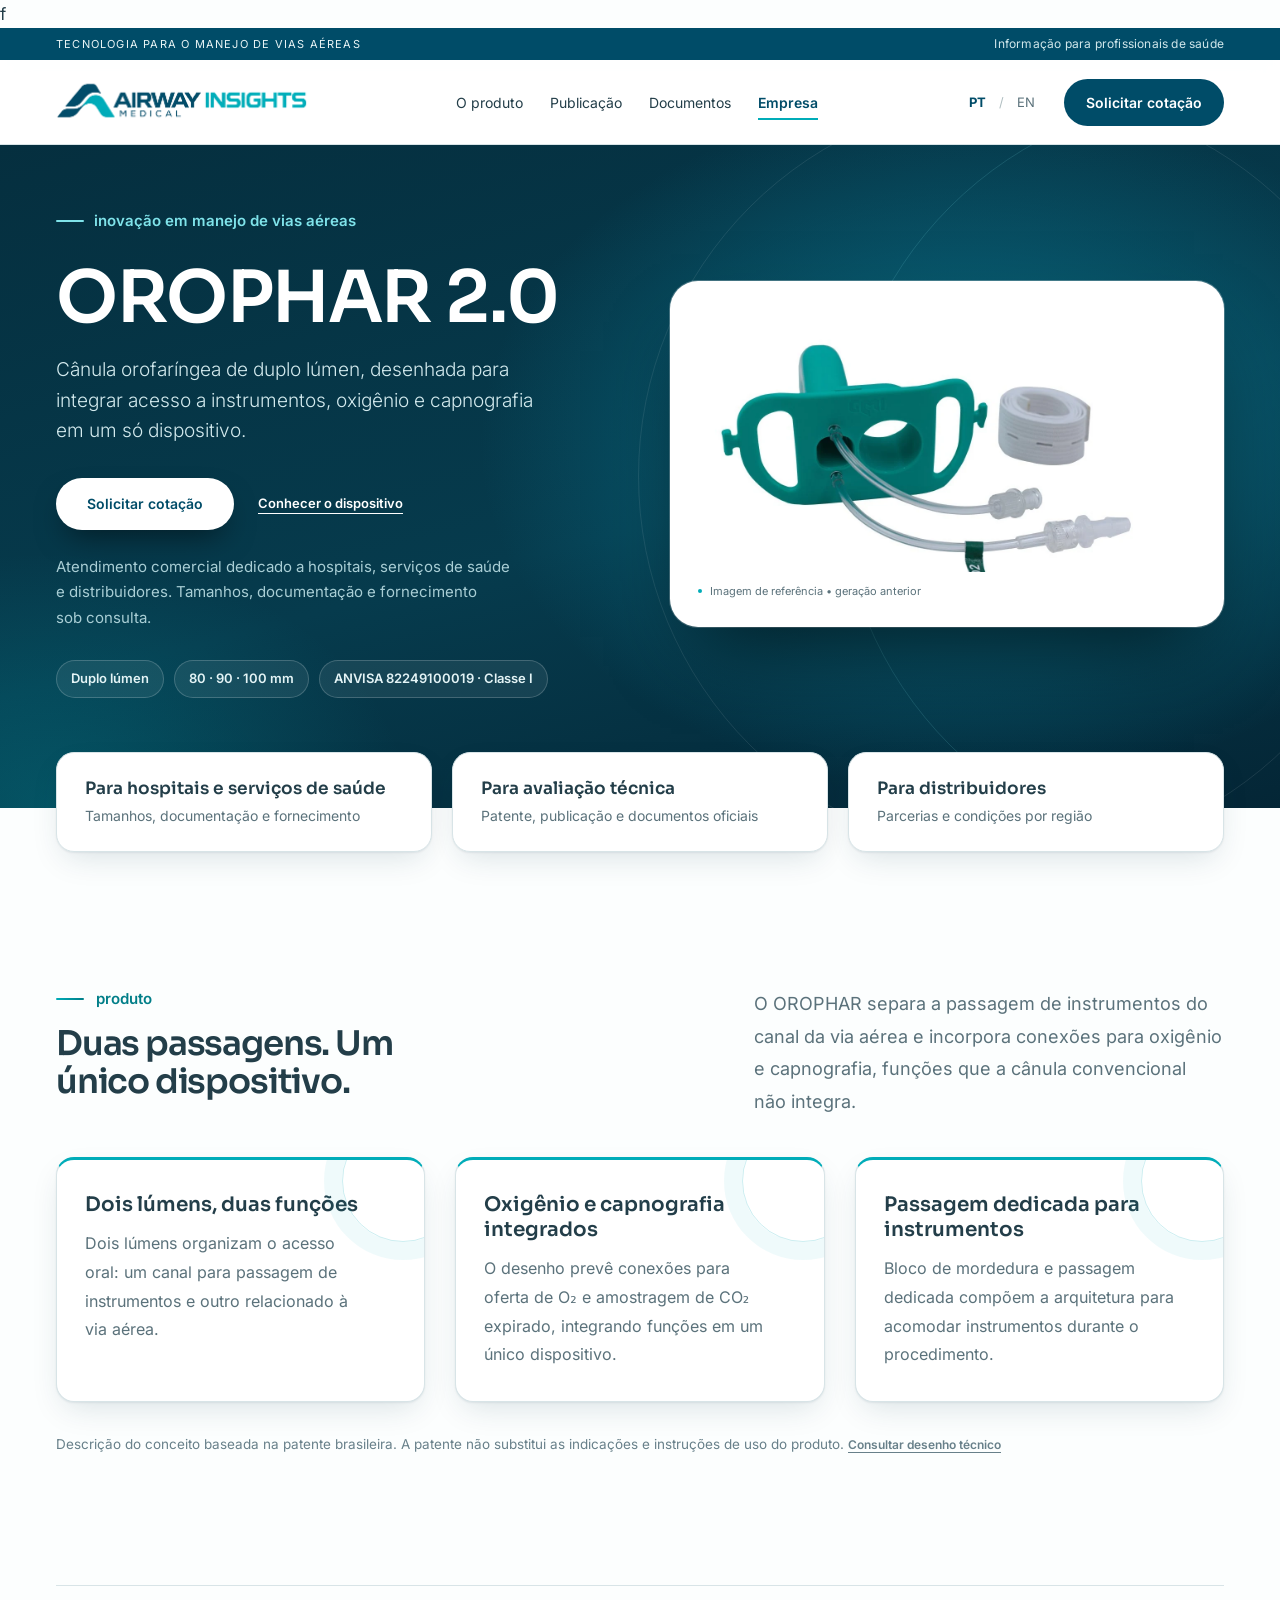
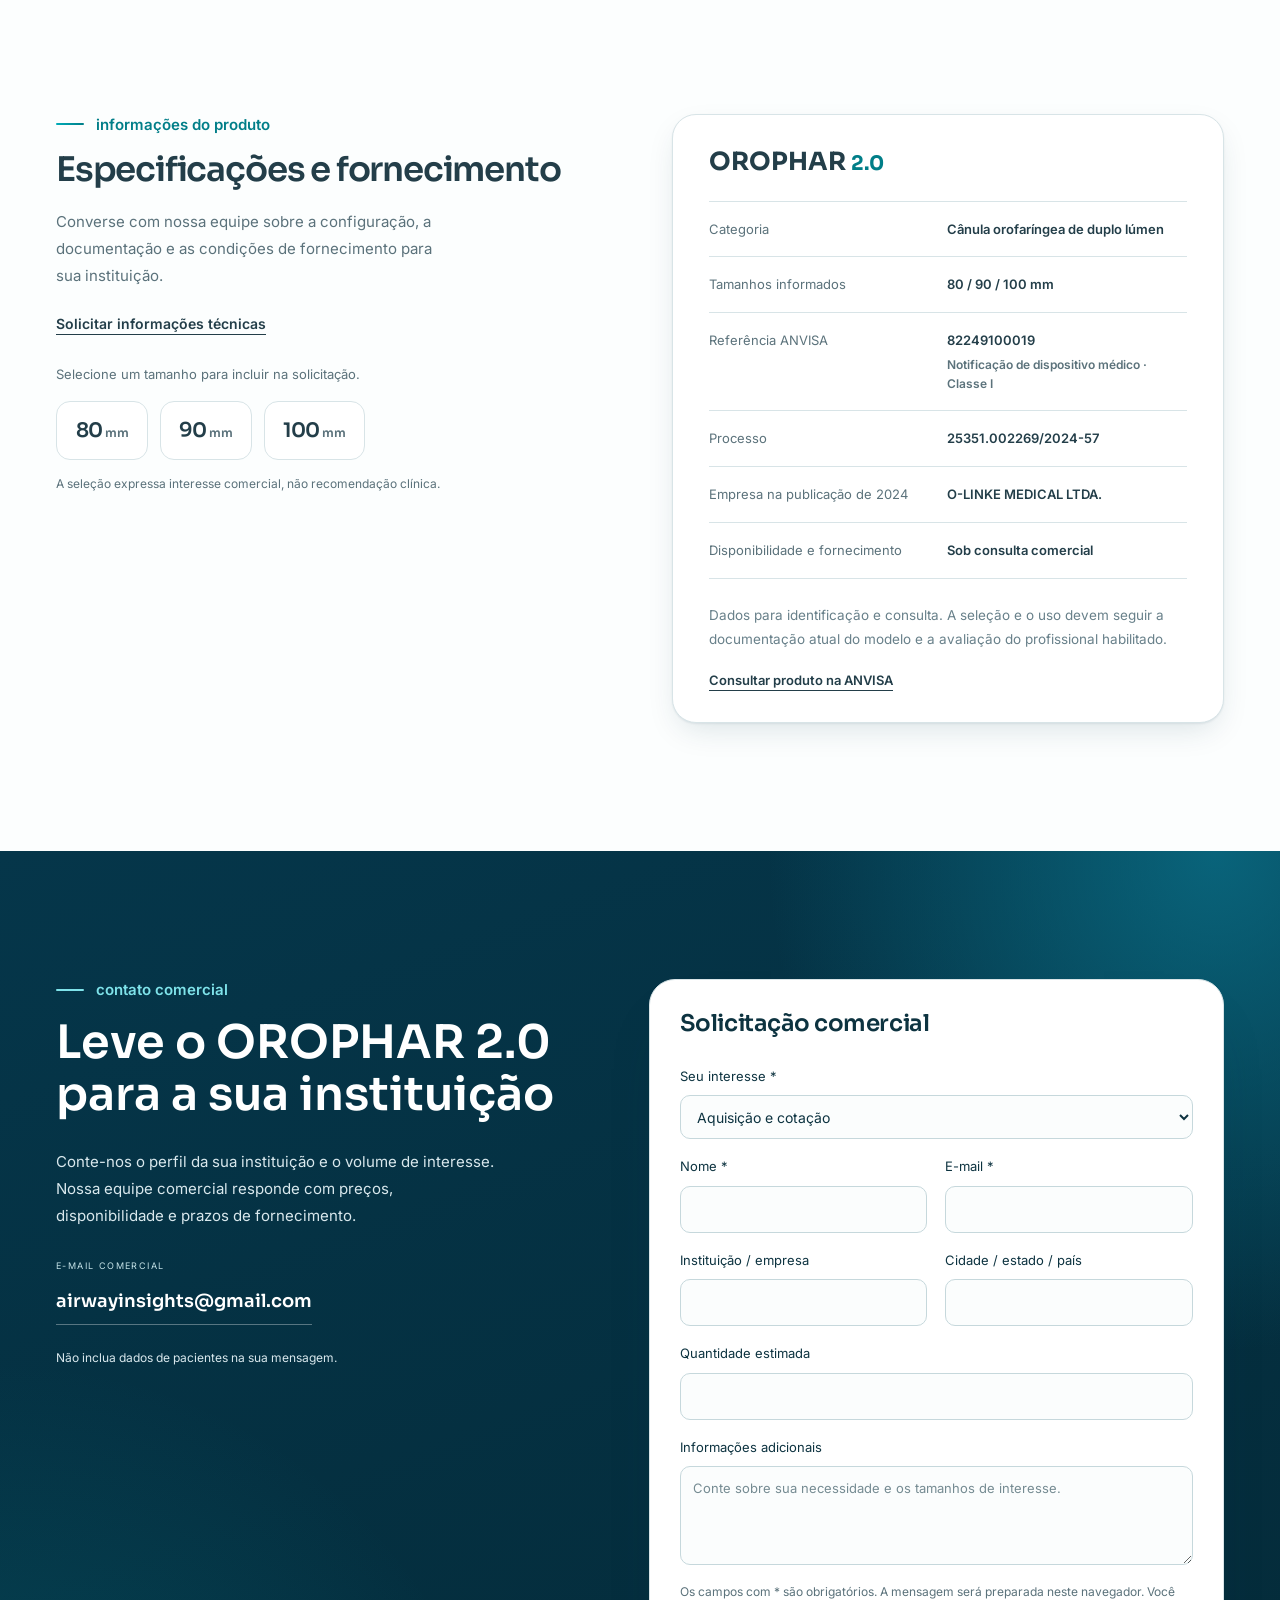
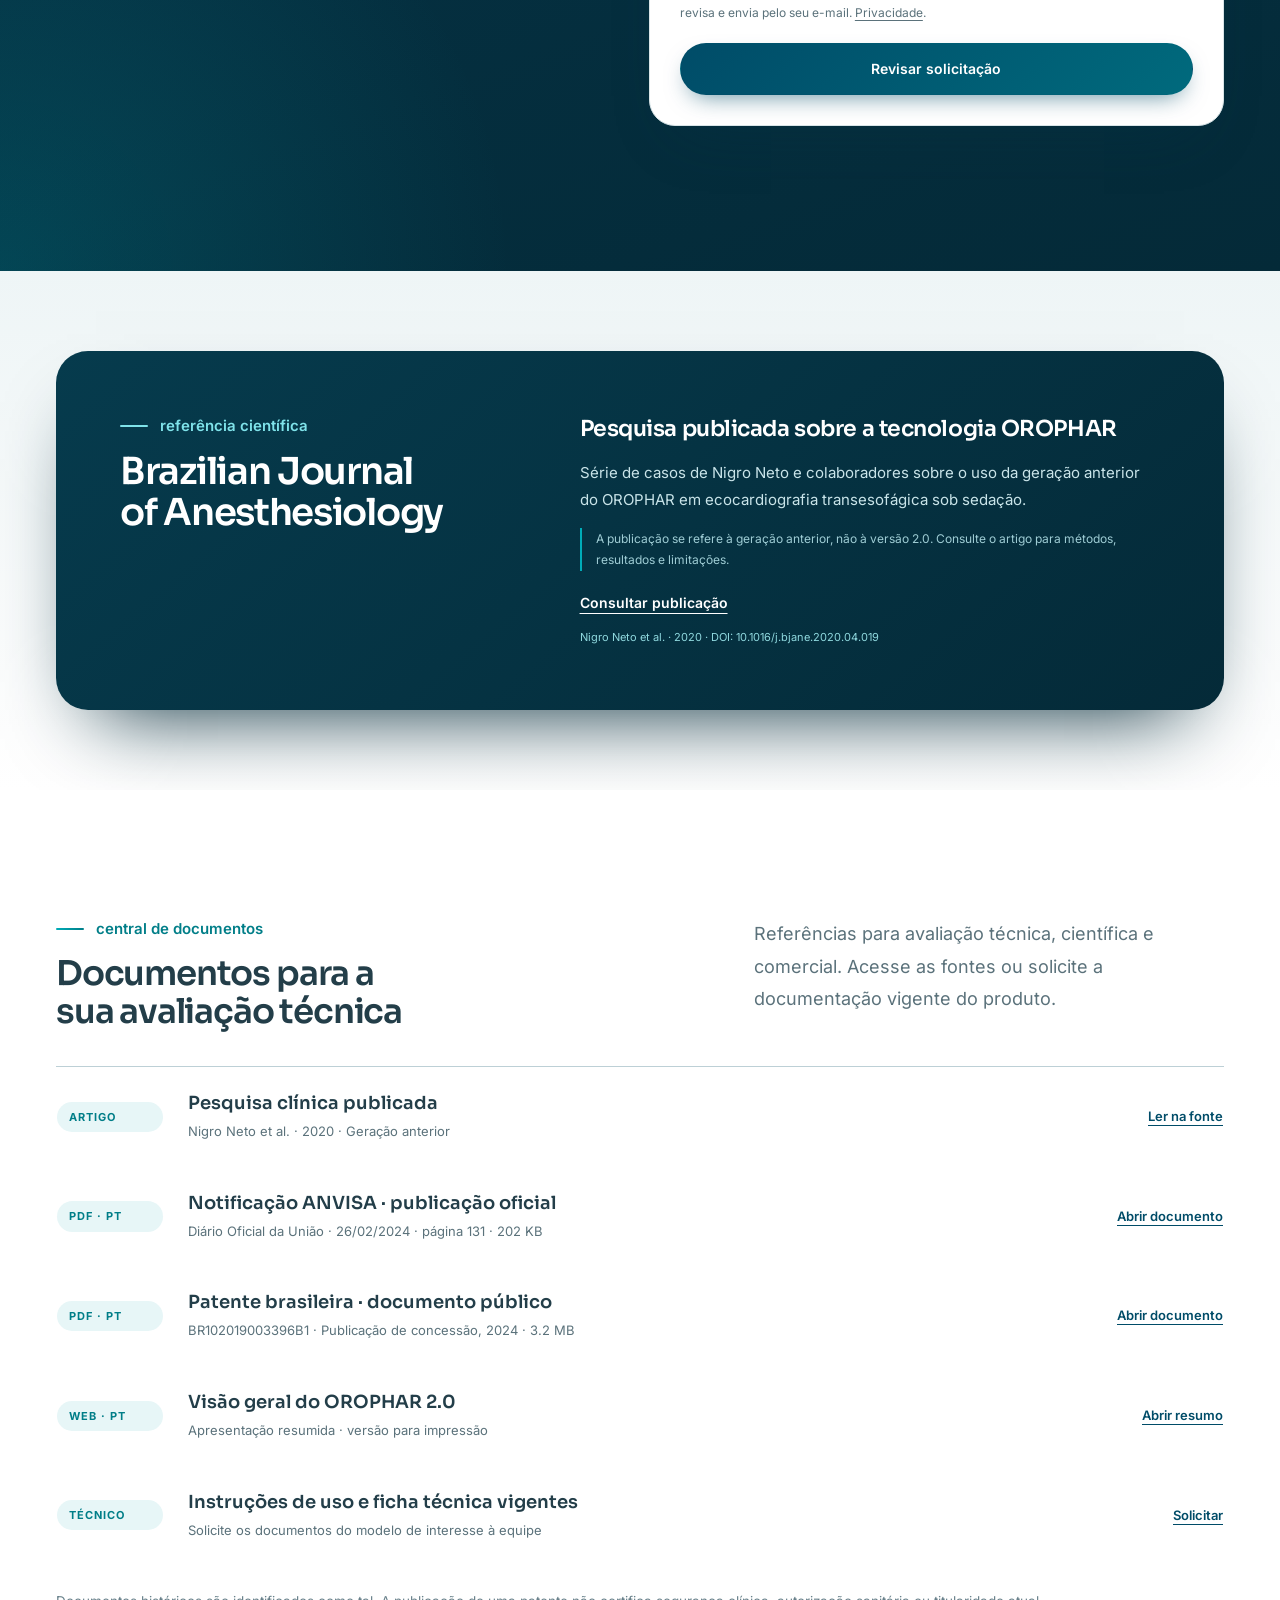
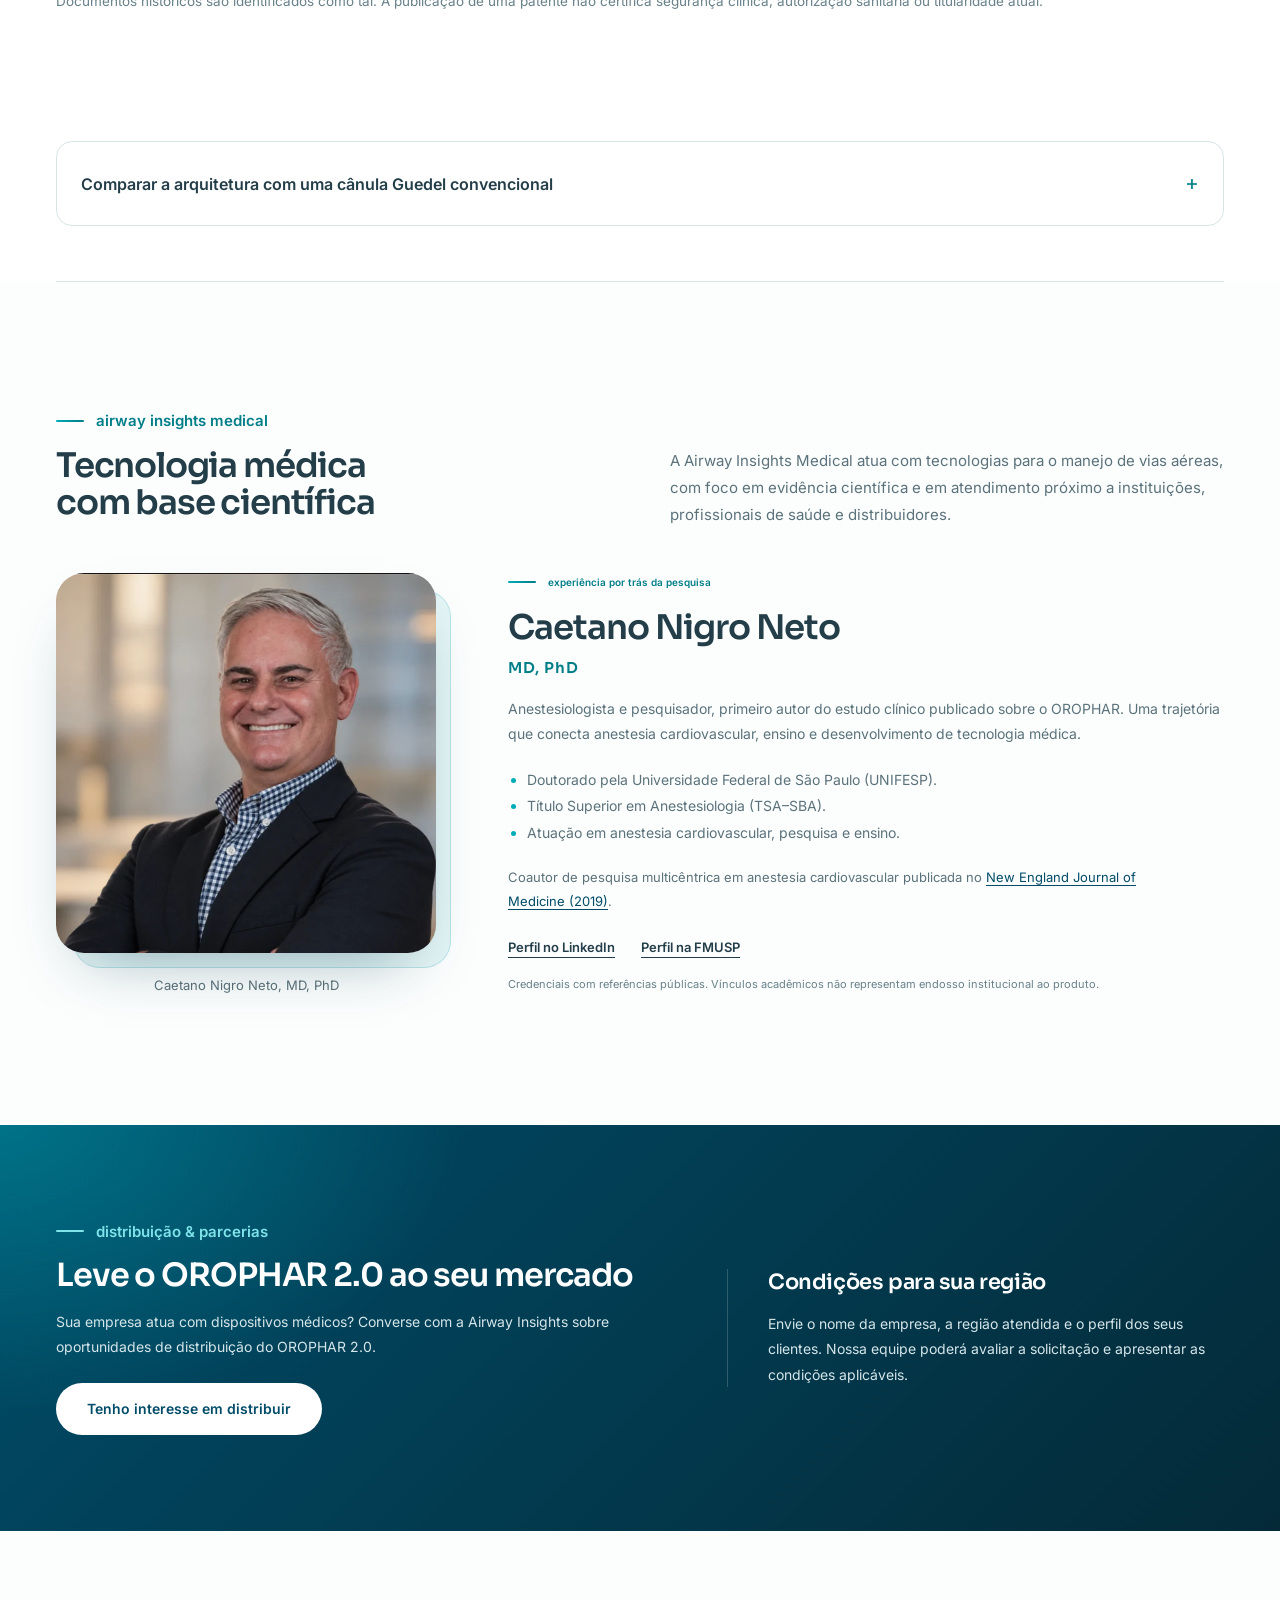
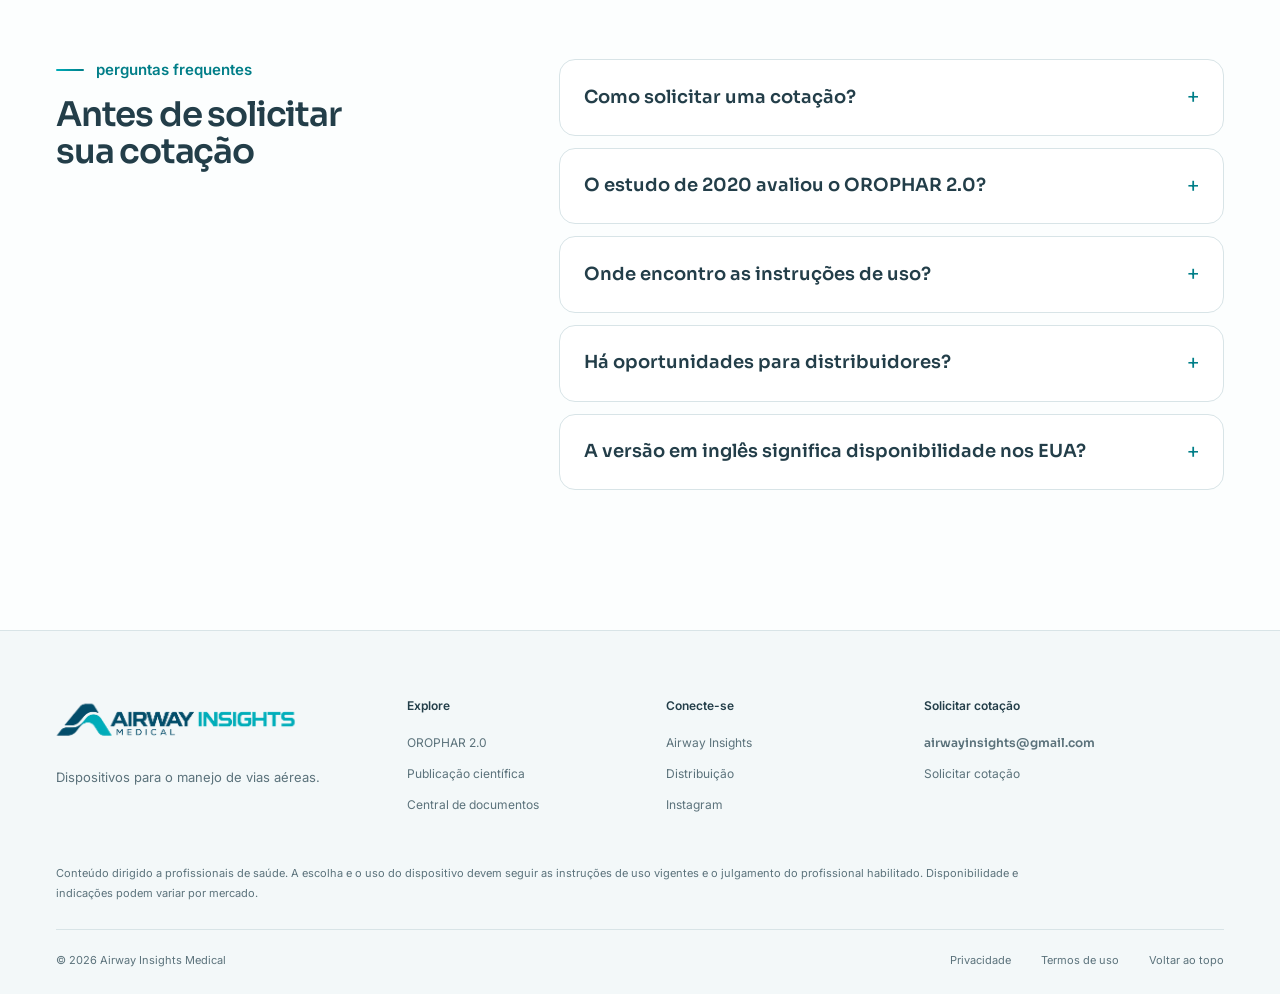
==== commit 68225dab: "Update index.html" ====
--- a/index.html
+++ b/index.html
@@ -1,4 +1,4 @@
-<!doctype html>
+f<!doctype html>
 <html lang="pt-BR">
 <head>
  <meta charset="utf-8"><meta name="viewport" content="width=device-width, initial-scale=1">
@@ -53,8 +53,8 @@
  <div class="spec-panel"><div class="spec-panel-title">OROPHAR <span>2.0</span></div><dl><div><dt>Categoria</dt><dd>Cânula orofaríngea de duplo lúmen</dd></div><div><dt>Tamanhos informados</dt><dd>80 / 90 / 100 mm</dd></div><div><dt>Referência ANVISA</dt><dd>82249100019 <small>Notificação de dispositivo médico · Classe I</small></dd></div><div><dt>Processo</dt><dd>25351.002269/2024-57</dd></div><div><dt>Empresa na publicação de 2024</dt><dd>O-LINKE MEDICAL LTDA.</dd></div><div><dt>Disponibilidade e fornecimento</dt><dd>Sob consulta comercial</dd></div></dl><p class="source-note">Dados para identificação e consulta. A seleção e o uso devem seguir a documentação atual do modelo e a avaliação do profissional habilitado.</p><a class="text-link" href="https://consultas.anvisa.gov.br/#/saude/" target="_blank" rel="noopener noreferrer">Consultar produto na ANVISA</a></div>
  </section>
 
- <section id="contact" class="section contact-section"><div class="container contact-grid"><div class="contact-copy"><p class="eyebrow">CONTATO COMERCIAL</p><h2>Leve o OROPHAR 2.0 para a sua instituição</h2><p>Conte-nos o perfil da sua instituição e o volume de interesse. Nossa equipe comercial responde com preços, disponibilidade e prazos de fornecimento.</p><div class="direct-contact"><span>E-MAIL COMERCIAL</span><a class="email-link" href="mailto:airwayinsights@gmail.com">airwayinsights@gmail.com </a></div><a class="text-link whatsapp-contact" href="#contact" hidden>WhatsApp </a><p class="contact-note">Não inclua dados de pacientes na sua mensagem.</p></div>
- <form id="contact-form" class="contact-form" action="mailto:airwayinsights@gmail.com" method="get"><h3>Solicitação comercial</h3><div class="field"><label for="intent">Seu interesse *</label><select id="intent" name="intent" required><option value="quote">Aquisição e cotação</option><option value="institution">Hospital ou instituição</option><option value="distribution">Distribuição e parceria</option><option value="technical">Informação técnica e científica</option></select></div><div class="form-row"><div class="field"><label for="name">Nome *</label><input id="name" name="name" required autocomplete="name" maxlength="100"></div><div class="field"><label for="email">E-mail *</label><input id="email" name="email" type="email" required autocomplete="email" maxlength="150"></div></div><div class="form-row"><div class="field"><label for="organization">Instituição / empresa</label><input id="organization" name="organization" autocomplete="organization" maxlength="150"></div><div class="field"><label for="region">Cidade / estado / país</label><input id="region" name="region" maxlength="150"></div></div><div class="form-row quantity-row"><div class="field"><label for="quantity">Quantidade estimada</label><input id="quantity" name="quantity" type="number" min="1" max="1000000" step="1" inputmode="numeric"></div></div><div class="field"><label for="message">Informações adicionais</label><textarea id="message" name="message" rows="3" maxlength="1500" placeholder="Conte sobre sua necessidade e os tamanhos de interesse."></textarea></div><input type="hidden" name="size" id="selected-size"><p class="form-privacy">Os campos com * são obrigatórios. A mensagem será preparada neste navegador. Você revisa e envia pelo seu e-mail. <a href="documents/privacy-pt.html">Privacidade</a>.</p><button type="submit" class="button primary full-width">Revisar solicitação </button><noscript><p>Para entrar em contato, envie diretamente para <a href="mailto:airwayinsights@gmail.com">airwayinsights@gmail.com</a>.</p></noscript></form>
+ <section id="contact" class="section contact-section"><div class="container contact-grid"><div class="contact-copy"><p class="eyebrow">CONTATO COMERCIAL</p><h2>Leve o OROPHAR 2.0 para a sua instituição</h2><p>Conte-nos o perfil da sua instituição e o volume de interesse. Nossa equipe comercial responde com preços, disponibilidade e prazos de fornecimento.</p><div class="direct-contact"><span>E-MAIL COMERCIAL</span><a class="email-link" href="mailto:contato@airwayinsights.com">contato@airwayinsights.com </a></div><a class="text-link whatsapp-contact" href="#contact" hidden>WhatsApp </a><p class="contact-note">Não inclua dados de pacientes na sua mensagem.</p></div>
+ <form id="contact-form" class="contact-form" action="mailto:contato@airwayinsights.com" method="get"><h3>Solicitação comercial</h3><div class="field"><label for="intent">Seu interesse *</label><select id="intent" name="intent" required><option value="quote">Aquisição e cotação</option><option value="institution">Hospital ou instituição</option><option value="distribution">Distribuição e parceria</option><option value="technical">Informação técnica e científica</option></select></div><div class="form-row"><div class="field"><label for="name">Nome *</label><input id="name" name="name" required autocomplete="name" maxlength="100"></div><div class="field"><label for="email">E-mail *</label><input id="email" name="email" type="email" required autocomplete="email" maxlength="150"></div></div><div class="form-row"><div class="field"><label for="organization">Instituição / empresa</label><input id="organization" name="organization" autocomplete="organization" maxlength="150"></div><div class="field"><label for="region">Cidade / estado / país</label><input id="region" name="region" maxlength="150"></div></div><div class="form-row quantity-row"><div class="field"><label for="quantity">Quantidade estimada</label><input id="quantity" name="quantity" type="number" min="1" max="1000000" step="1" inputmode="numeric"></div></div><div class="field"><label for="message">Informações adicionais</label><textarea id="message" name="message" rows="3" maxlength="1500" placeholder="Conte sobre sua necessidade e os tamanhos de interesse."></textarea></div><input type="hidden" name="size" id="selected-size"><p class="form-privacy">Os campos com * são obrigatórios. A mensagem será preparada neste navegador. Você revisa e envia pelo seu e-mail. <a href="documents/privacy-pt.html">Privacidade</a>.</p><button type="submit" class="button primary full-width">Revisar solicitação </button><noscript><p>Para entrar em contato, envie diretamente para <a href="mailto:contato@airwayinsights.com">contato@airwayinsights.com</a>.</p></noscript></form>
  </div></section>
 
  <section id="evidence" class="section evidence-section"><div class="container research-strip"><div><p class="eyebrow">REFERÊNCIA CIENTÍFICA</p><h2>Brazilian Journal<br>of Anesthesiology</h2></div><div class="research-summary"><h3>Pesquisa publicada sobre a tecnologia OROPHAR</h3><p>Série de casos de Nigro Neto e colaboradores sobre o uso da geração anterior do OROPHAR em ecocardiografia transesofágica sob sedação.</p><p class="research-scope">A publicação se refere à geração anterior, não à versão 2.0. Consulte o artigo para métodos, resultados e limitações.</p><a class="text-link" href="https://pmc.ncbi.nlm.nih.gov/articles/PMC9373078/" target="_blank" rel="noopener noreferrer">Consultar publicação</a><span class="research-citation">Nigro Neto et al. · 2020 · DOI: 10.1016/j.bjane.2020.04.019</span></div></div></section>
@@ -92,7 +92,7 @@
 
 
 </main>
-<footer class="site-footer"><div class="container"><div class="footer-main"><div class="footer-brand"><div class="brand"><img src="assets/airway-insights-logo.png" alt="Airway Insights Medical" width="1086" height="362" loading="lazy"></div><p>Dispositivos para o manejo de vias aéreas.</p></div><div class="footer-column"><strong>Explore</strong><a href="#product">OROPHAR 2.0</a><a href="#evidence">Publicação científica</a><a href="#resources">Central de documentos</a></div><div class="footer-column"><strong>Conecte-se</strong><a href="#company">Airway Insights</a><a href="#distribution">Distribuição</a><a href="https://www.instagram.com/airwayinsights/" target="_blank" rel="noopener noreferrer">Instagram</a></div><div class="footer-column"><strong>Solicitar cotação</strong><a class="email-link" href="mailto:airwayinsights@gmail.com">airwayinsights@gmail.com</a><a href="#contact">Solicitar cotação</a></div></div><div class="footer-note">Conteúdo dirigido a profissionais de saúde. A escolha e o uso do dispositivo devem seguir as instruções de uso vigentes e o julgamento do profissional habilitado. Disponibilidade e indicações podem variar por mercado.</div><div class="footer-bottom"><span>© 2026 Airway Insights Medical</span><div><a href="documents/privacy-pt.html">Privacidade</a><a href="documents/terms-pt.html">Termos de uso</a><a href="#main">Voltar ao topo</a></div></div></div></footer>
+<footer class="site-footer"><div class="container"><div class="footer-main"><div class="footer-brand"><div class="brand"><img src="assets/airway-insights-logo.png" alt="Airway Insights Medical" width="1086" height="362" loading="lazy"></div><p>Dispositivos para o manejo de vias aéreas.</p></div><div class="footer-column"><strong>Explore</strong><a href="#product">OROPHAR 2.0</a><a href="#evidence">Publicação científica</a><a href="#resources">Central de documentos</a></div><div class="footer-column"><strong>Conecte-se</strong><a href="#company">Airway Insights</a><a href="#distribution">Distribuição</a><a href="https://www.instagram.com/airwayinsights/" target="_blank" rel="noopener noreferrer">Instagram</a></div><div class="footer-column"><strong>Solicitar cotação</strong><a class="email-link" href="mailto:contato@airwayinsights.com">contato@airwayinsights.com</a><a href="#contact">Solicitar cotação</a></div></div><div class="footer-note">Conteúdo dirigido a profissionais de saúde. A escolha e o uso do dispositivo devem seguir as instruções de uso vigentes e o julgamento do profissional habilitado. Disponibilidade e indicações podem variar por mercado.</div><div class="footer-bottom"><span>© 2026 Airway Insights Medical</span><div><a href="documents/privacy-pt.html">Privacidade</a><a href="documents/terms-pt.html">Termos de uso</a><a href="#main">Voltar ao topo</a></div></div></div></footer>
 <div class="mobile-cta"><span>OROPHAR 2.0</span><a class="button primary" href="#contact" data-intent="quote">Solicitar cotação</a></div>
-<dialog id="inquiry-dialog" aria-labelledby="dialog-title"><div class="dialog-top"><p class="eyebrow">AIRWAY INSIGHTS MEDICAL</p><button type="button" class="close-dialog" aria-label="Fechar">×</button></div><h2 id="dialog-title">Sua mensagem está pronta.</h2><p>Revise abaixo. Nenhuma mensagem foi enviada ainda.</p><textarea id="inquiry-preview" rows="10" readonly aria-label="Mensagem preparada"></textarea><div class="dialog-actions"><a id="send-email" href="mailto:airwayinsights@gmail.com" class="button primary">Abrir meu e-mail</a><button type="button" class="button secondary" id="copy-message">Copiar mensagem</button></div><p class="dialog-note" id="copy-status" aria-live="polite">Se o aplicativo não abrir, copie a mensagem e envie para airwayinsights@gmail.com.</p></dialog>
-</body></html>+<dialog id="inquiry-dialog" aria-labelledby="dialog-title"><div class="dialog-top"><p class="eyebrow">AIRWAY INSIGHTS MEDICAL</p><button type="button" class="close-dialog" aria-label="Fechar">×</button></div><h2 id="dialog-title">Sua mensagem está pronta.</h2><p>Revise abaixo. Nenhuma mensagem foi enviada ainda.</p><textarea id="inquiry-preview" rows="10" readonly aria-label="Mensagem preparada"></textarea><div class="dialog-actions"><a id="send-email" href="mailto:contato@airwayinsights.com" class="button primary">Abrir meu e-mail</a><button type="button" class="button secondary" id="copy-message">Copiar mensagem</button></div><p class="dialog-note" id="copy-status" aria-live="polite">Se o aplicativo não abrir, copie a mensagem e envie para contato@airwayinsights.com.</p></dialog>
+</body></html>
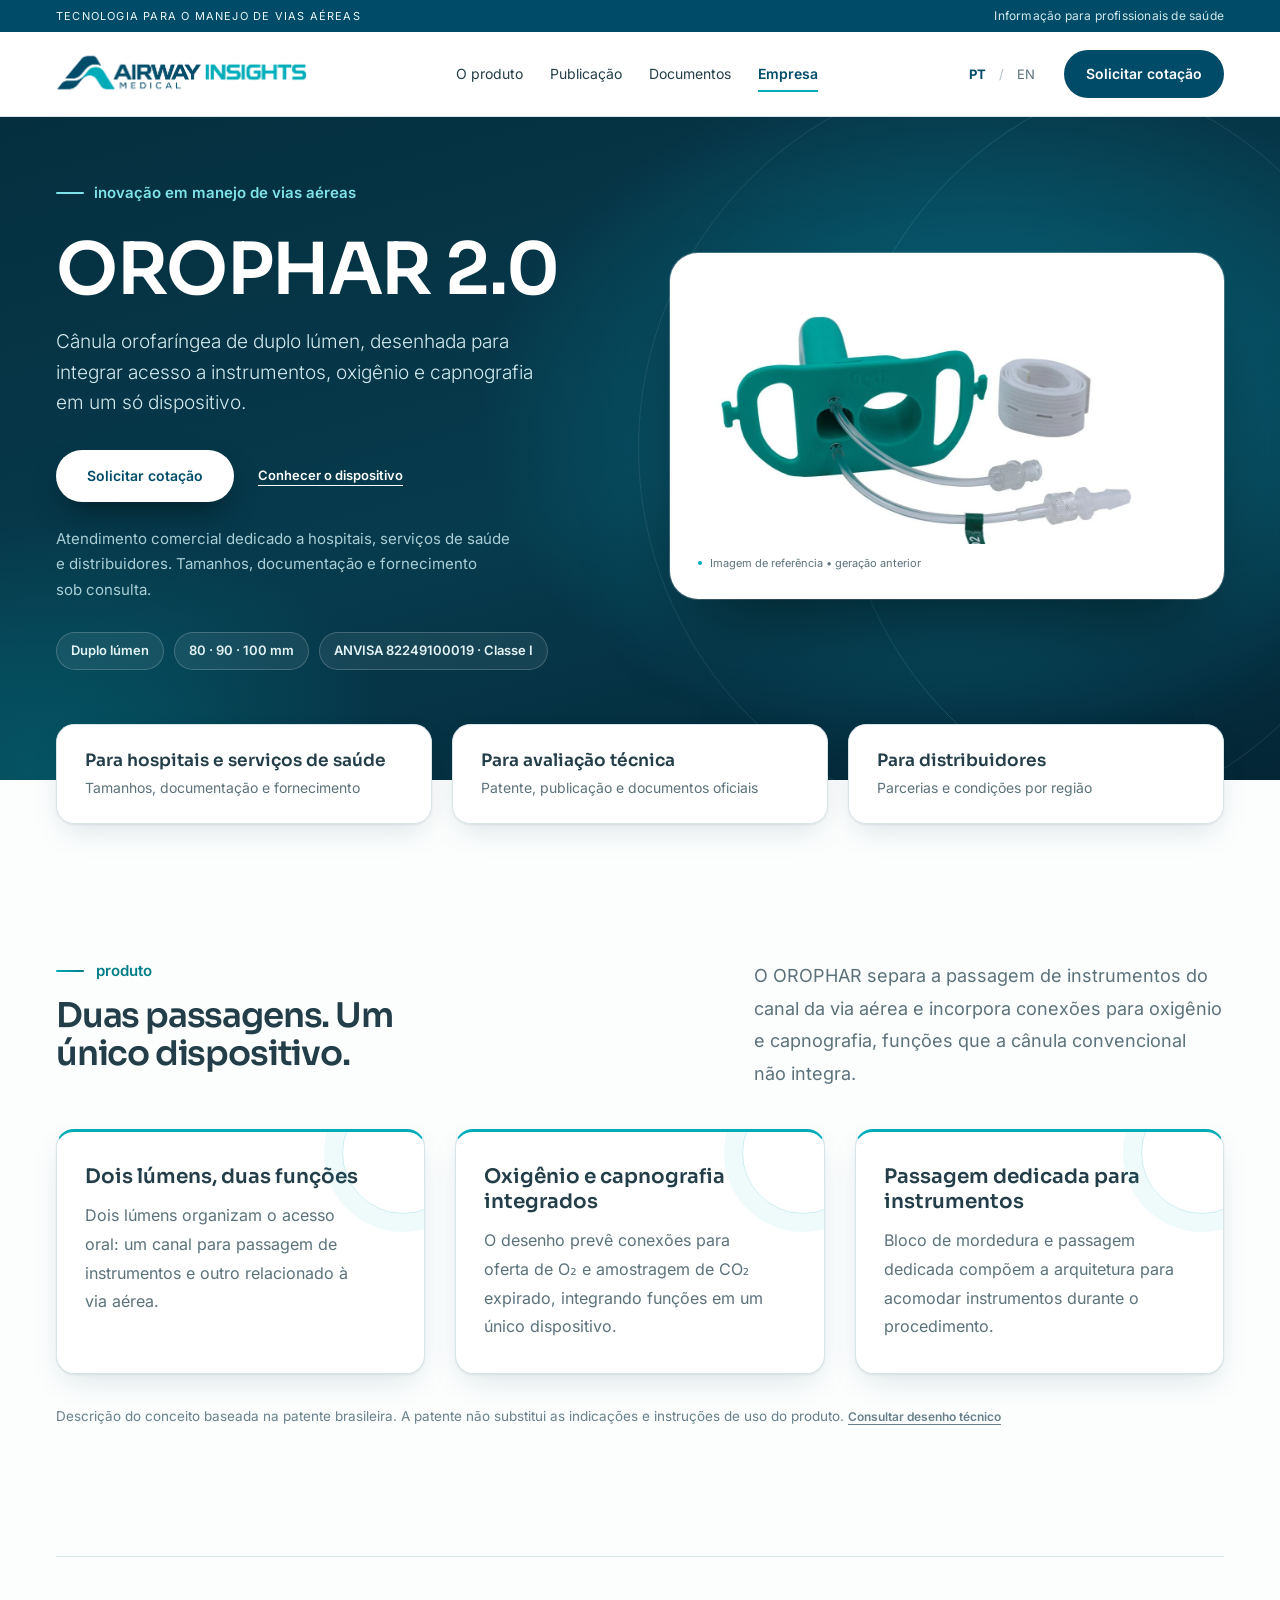
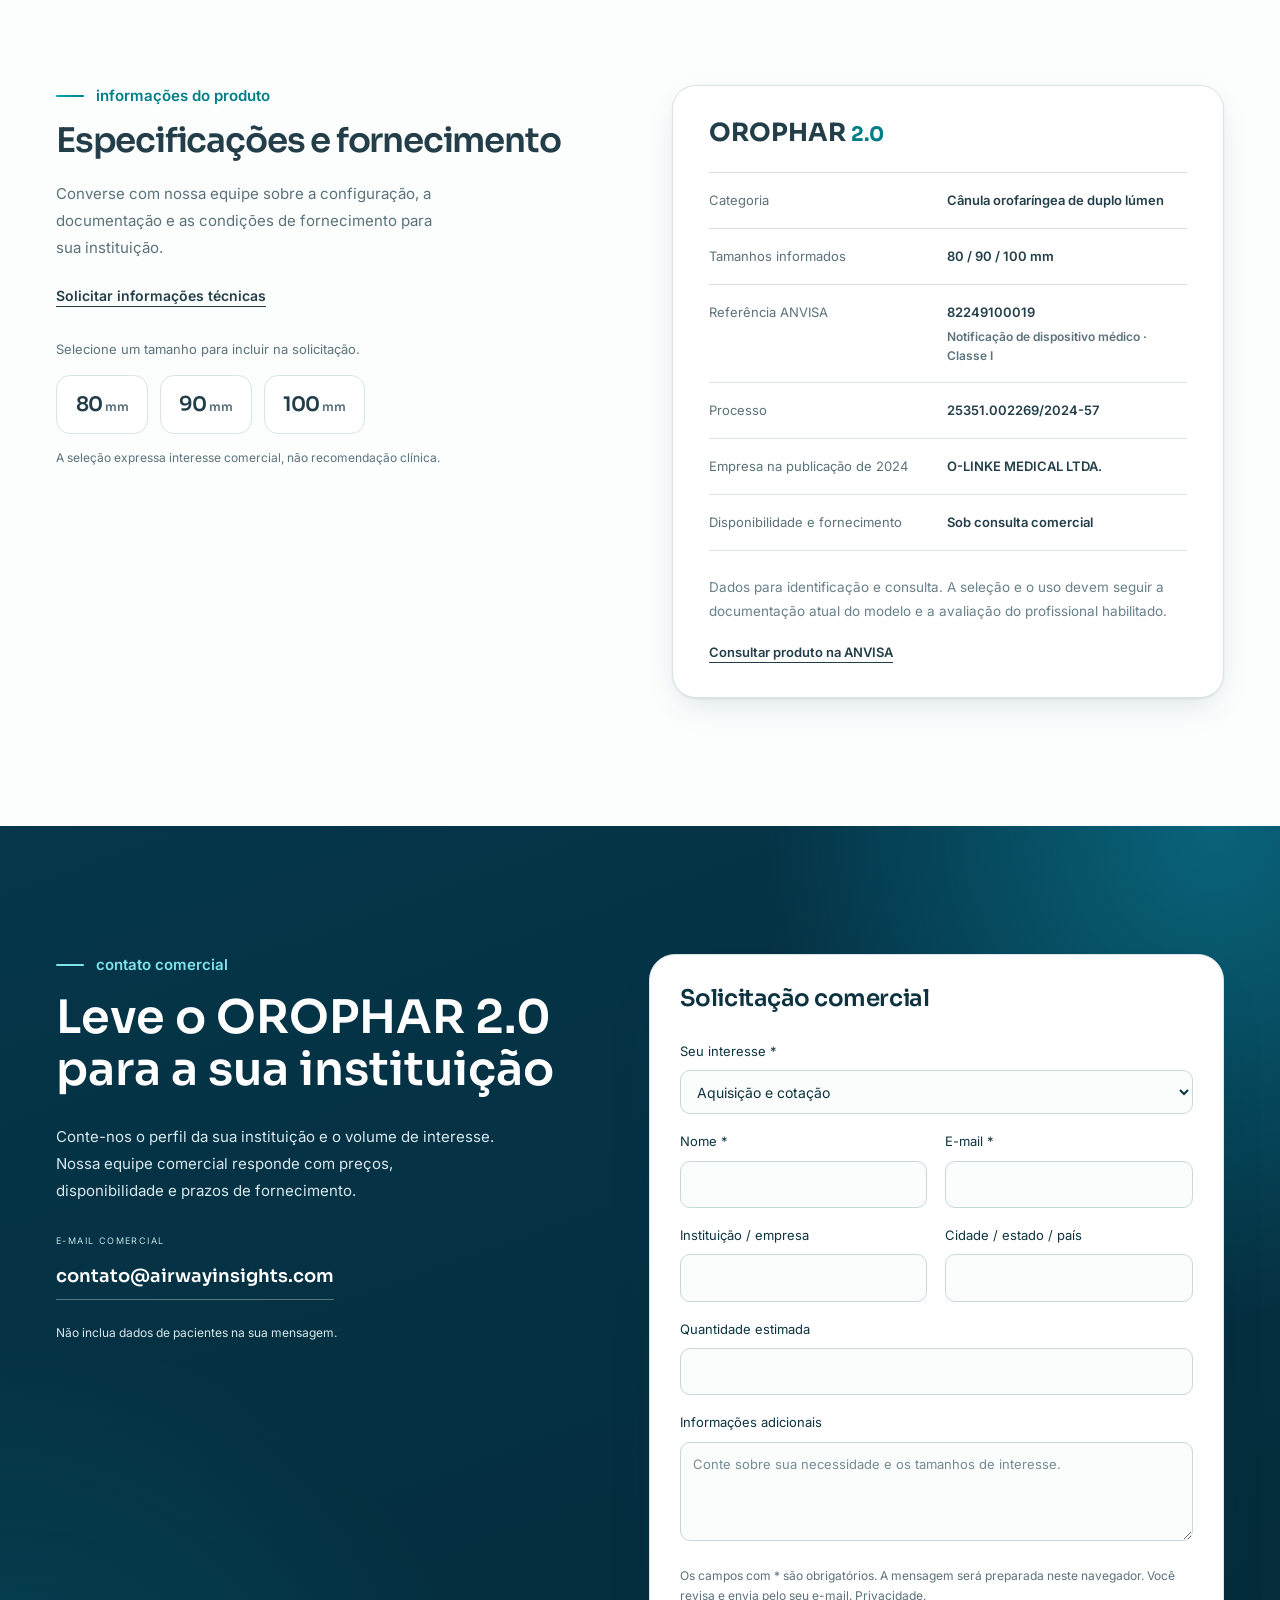
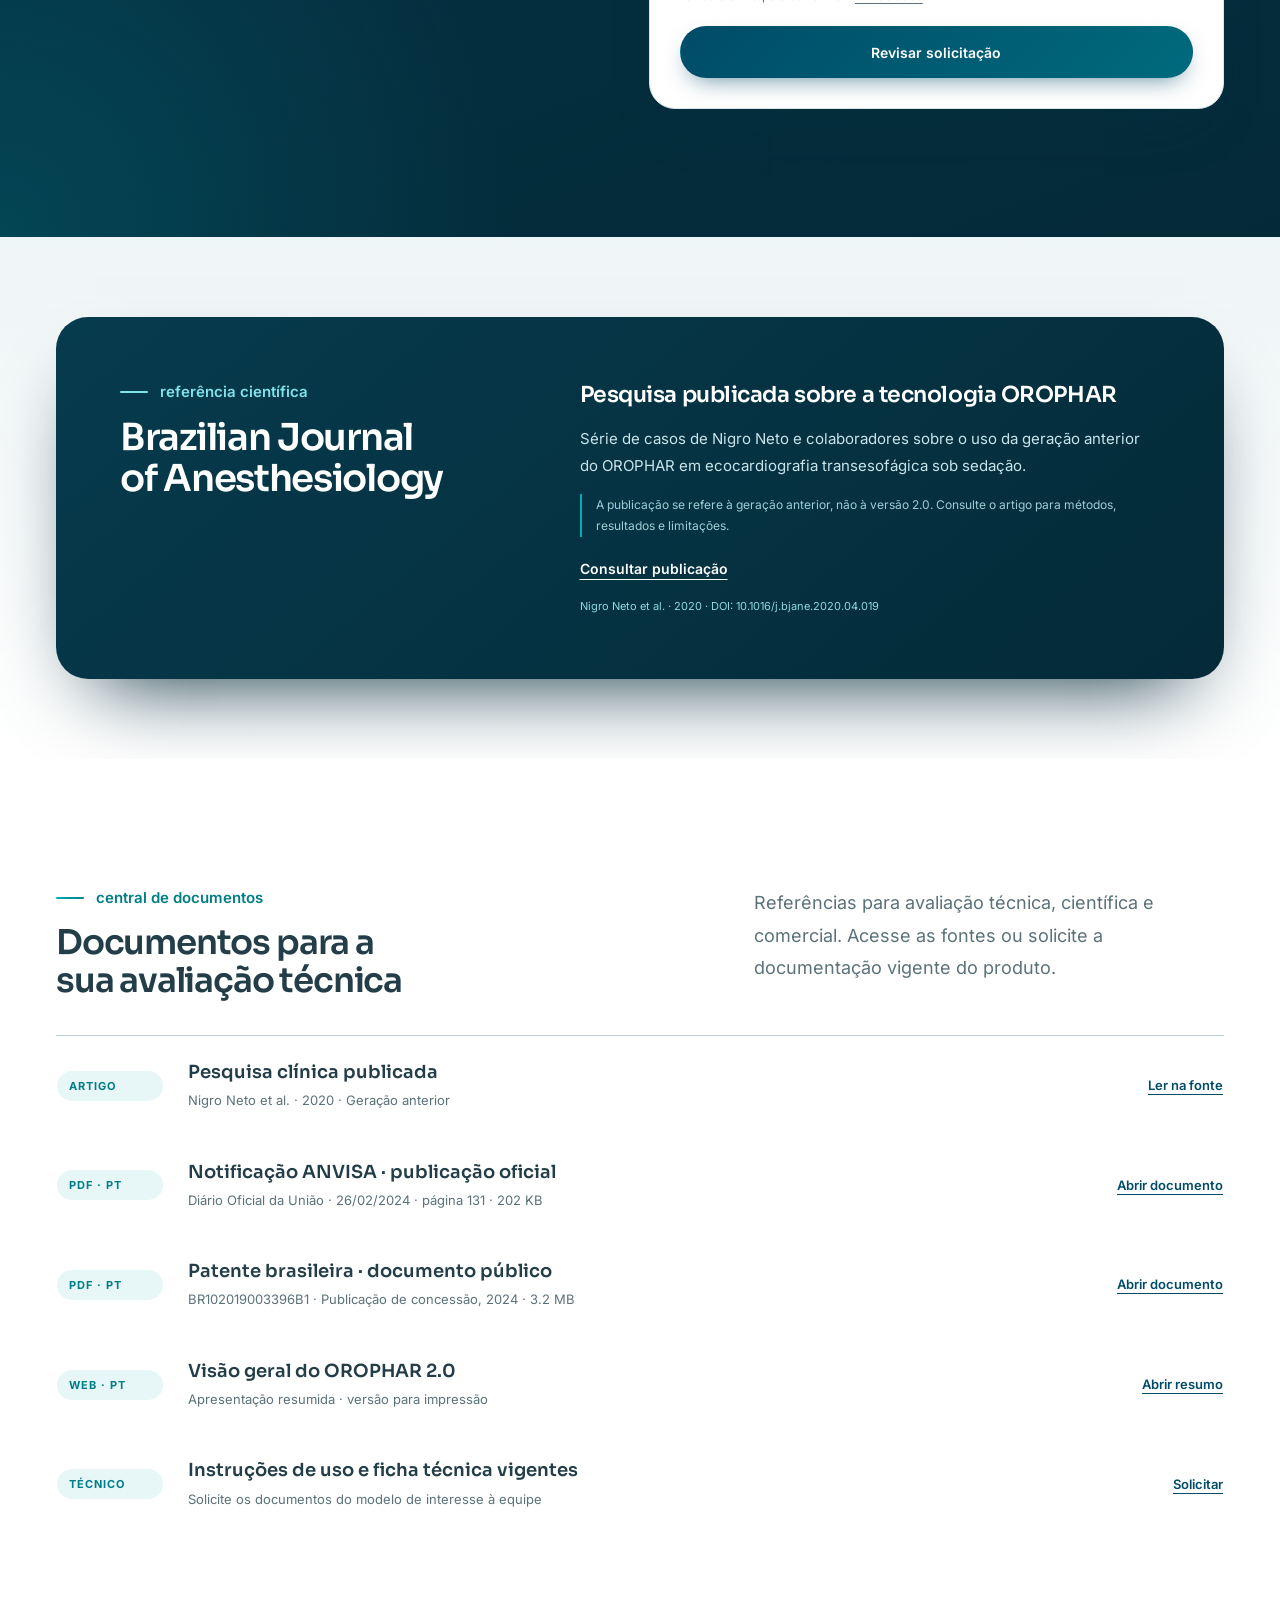
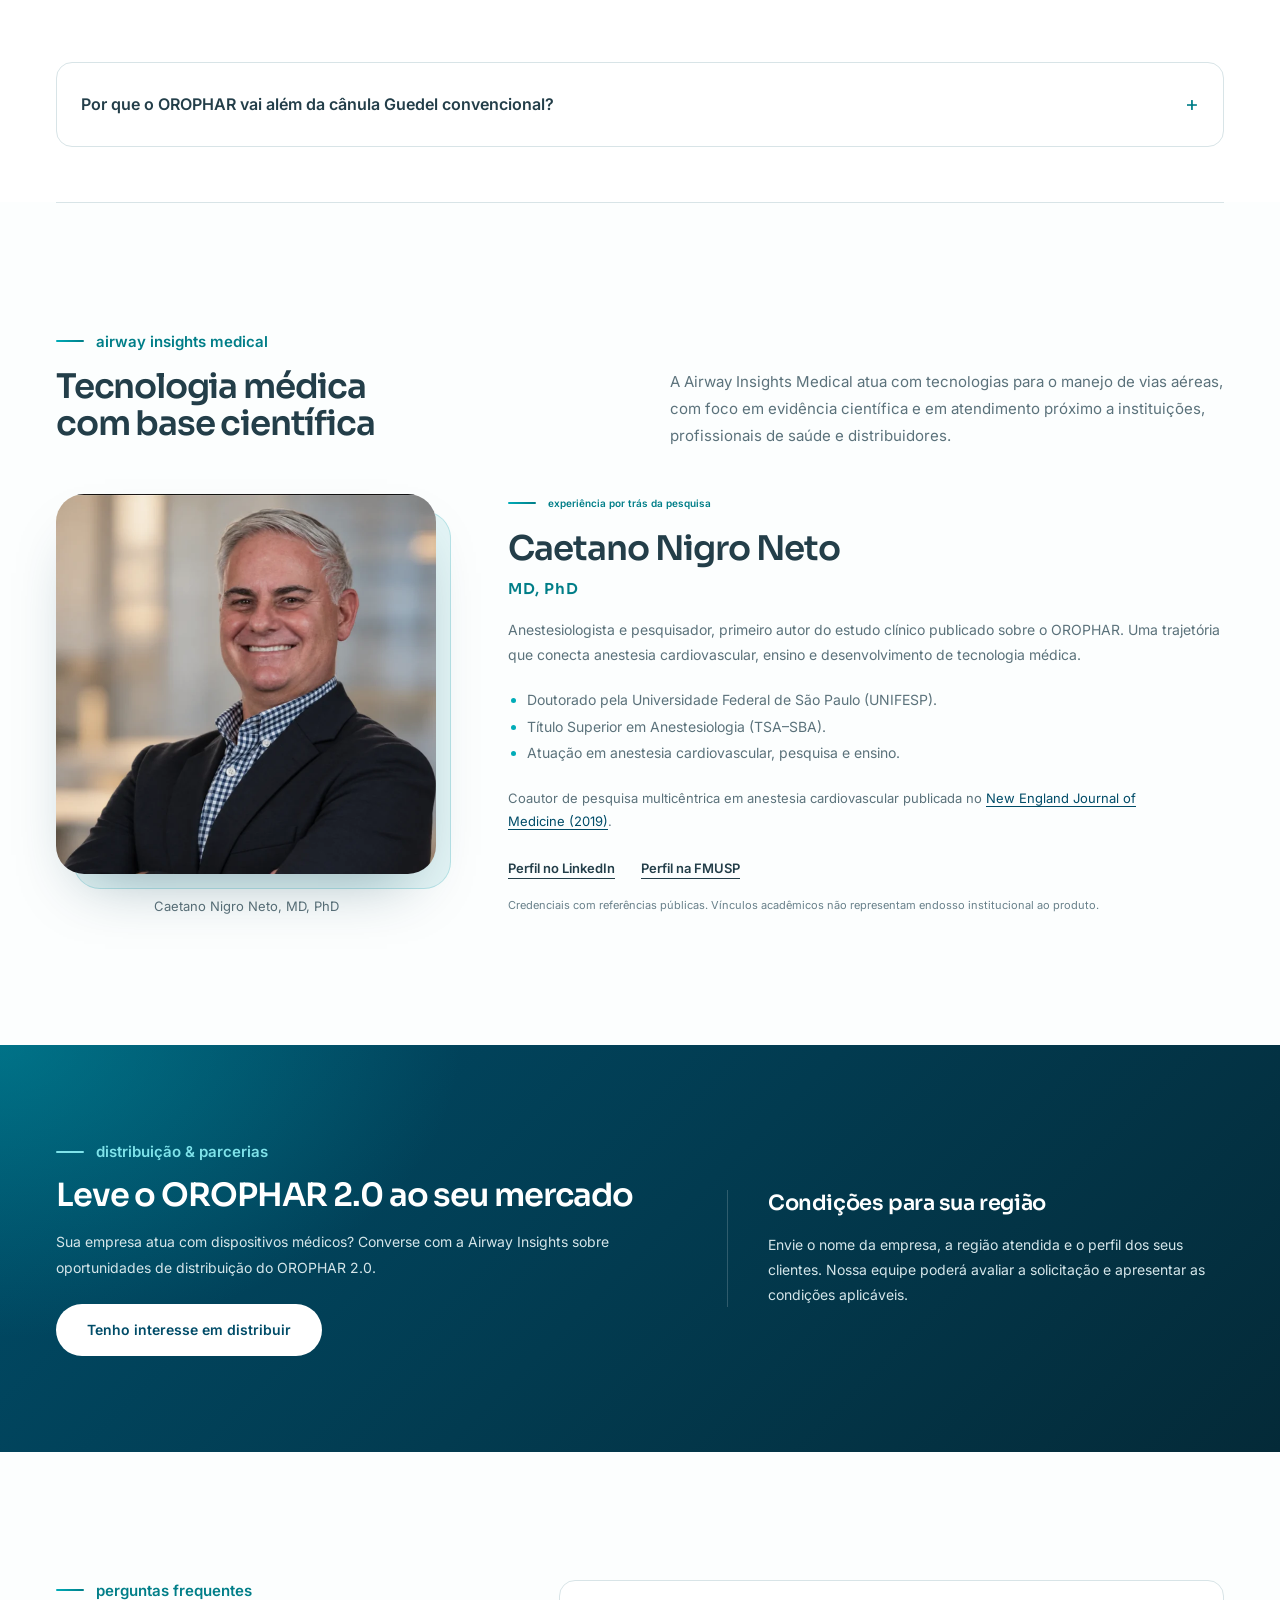
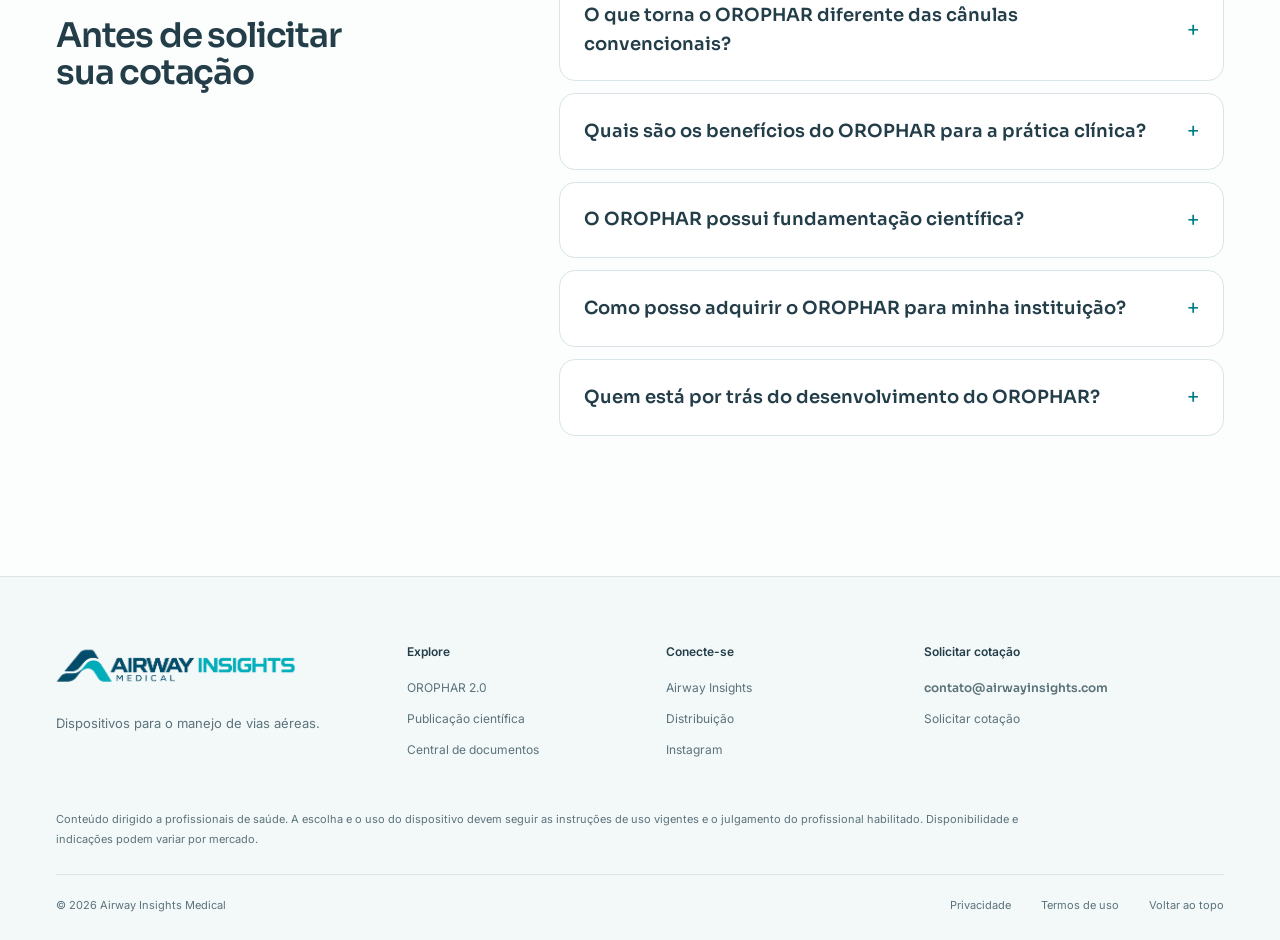
==== commit 58c6f8d1: "Add files via upload" ====
--- a/index.html
+++ b/index.html
@@ -1,98 +1,98 @@
-f<!doctype html>
-<html lang="pt-BR">
-<head>
- <meta charset="utf-8"><meta name="viewport" content="width=device-width, initial-scale=1">
- <title>OROPHAR 2.0 | Airway Insights Medical</title>
- <meta name="description" content="Conheça o OROPHAR 2.0, cânula orofaríngea de duplo lúmen. Design, evidência clínica e contato comercial com a Airway Insights Medical.">
- <meta name="color-scheme" content="light"><meta name="robots" content="noindex, nofollow"><meta name="theme-color" content="#034d65">
- <meta property="og:type" content="website"><meta property="og:title" content="OROPHAR 2.0 | Airway Insights Medical"><meta property="og:description" content="Conheça o OROPHAR 2.0, cânula orofaríngea de duplo lúmen. Design, evidência clínica e contato comercial com a Airway Insights Medical.">
- <meta property="og:locale" content="pt_BR">
- <link rel="alternate" hreflang="pt-BR" href="index.html"><link rel="alternate" hreflang="en-US" href="en/index.html"><link rel="alternate" hreflang="x-default" href="index.html">
- <link rel="apple-touch-icon" href="assets/airway-insights-symbol.png"><link rel="icon" type="image/png" href="assets/airway-insights-symbol.png">
- <link rel="stylesheet" href="assets/site.css">
- <script src="assets/config.js" defer></script><script src="assets/site.js" defer></script>
-</head>
-<body>
-<a class="skip-link" href="#main">Pular para o conteúdo</a>
-<div class="utility"><div class="container utility-inner"><span>TECNOLOGIA PARA O MANEJO DE VIAS AÉREAS</span><span>Informação para profissionais de saúde</span></div></div>
-<header class="site-header"><div class="container header-inner">
- <a class="brand" href="index.html" aria-label="Airway Insights Medical — início"><img src="assets/airway-insights-logo.png" width="1086" height="362" alt="Airway Insights Medical"></a>
- <nav class="desktop-nav" aria-label="Navegação principal"><a href="#product">O produto</a><a href="#evidence">Publicação</a><a href="#resources">Documentos</a><a href="#company">Empresa</a></nav>
- <div class="header-actions"><div class="language-switch" aria-label="Idioma"><a class="active" aria-current="page" href="index.html" lang="pt-BR" aria-label="Português do Brasil">PT</a><span>/</span><a class=""  href="en/index.html" lang="en-US" aria-label="English, United States">EN</a></div><a href="#contact" class="header-contact">Solicitar cotação </a><button class="menu-toggle" aria-expanded="false" aria-controls="mobile-nav" aria-label="Abrir menu"><span></span><span></span></button></div>
- </div><nav id="mobile-nav" class="mobile-nav" aria-label="Navegação móvel" hidden><a href="#product">O produto</a><a href="#evidence">Publicação</a><a href="#resources">Documentos</a><a href="#company">Empresa</a><a href="#distribution">Distribuição</a><a href="#contact">Contato comercial</a></nav>
-</header>
-<main id="main">
- <div class="hero-band"><section class="hero container" aria-labelledby="hero-title">
-  <div class="hero-copy"><p class="eyebrow"><span></span>Inovação em manejo de vias aéreas</p>
-   <h1 id="hero-title">OROPHAR 2.0</h1>
-   <p class="hero-description">Cânula orofaríngea de duplo lúmen, desenhada para integrar acesso a instrumentos, oxigênio e capnografia em um só dispositivo.</p>
-   <div class="hero-actions"><a class="button primary" href="#contact" data-intent="quote">Solicitar cotação</a><a class="text-link" href="#product">Conhecer o dispositivo</a></div>
-   <p class="hero-footnote">Atendimento comercial dedicado a hospitais, serviços de saúde e distribuidores. Tamanhos, documentação e fornecimento sob consulta.</p><ul class="hero-facts" aria-label="Dados do produto"><li>Duplo lúmen</li><li>80 · 90 · 100 mm</li><li>ANVISA 82249100019 · Classe I</li></ul>
-  </div>
-  <div class="hero-visual"><div class="product-stage ">
-          <div class="stage-line line-one"></div><div class="stage-line line-two"></div>
-          <span class="stage-label">OROPHAR <span> / </span> ARQUITETURA DE DUPLO LÚMEN</span>
-          <div class="product-image-wrap"><img class="product-image" src="assets/orophar-reference.webp" width="1280" height="720" alt="Fotografia de referência da geração anterior do OROPHAR: cânula com dois lúmens e extensões" fetchpriority="high"></div>
-          <div class="stage-bottom"><span class="technical-dot"></span><span>Imagem de referência • geração anterior</span></div>
-        </div><div class="product-signature"><strong>OROPHAR<span>2.0</span></strong><span>CÂNULA OROFARÍNGEA</span></div></div>
- </section></div>
- <div class="trust-band"><div class="container trust-inner"><a href="#specifications"><div><strong>Para hospitais e serviços de saúde</strong><small>Tamanhos, documentação e fornecimento</small></div></a><a href="#resources"><div><strong>Para avaliação técnica</strong><small>Patente, publicação e documentos oficiais</small></div></a><a href="#contact" data-intent="distribution"><div><strong>Para distribuidores</strong><small>Parcerias e condições por região</small></div></a></div></div>
-
- <section id="product" class="section container">
-  <div class="section-heading"><div><p class="eyebrow">PRODUTO</p><h2>Duas passagens. Um único dispositivo.</h2></div><p class="section-intro">O OROPHAR separa a passagem de instrumentos do canal da via aérea e incorpora conexões para oxigênio e capnografia, funções que a cânula convencional não integra.</p></div>
-  <div class="anatomy-grid">
-  <div class="feature-list" aria-label="Recursos do design">
-   <article class="feature"><div><h3>Dois lúmens, duas funções</h3><p>Dois lúmens organizam o acesso oral: um canal para passagem de instrumentos e outro relacionado à via aérea.</p></div></article>
-   <article class="feature"><div><h3>Oxigênio e capnografia integrados</h3><p>O desenho prevê conexões para oferta de O₂ e amostragem de CO₂ expirado, integrando funções em um único dispositivo.</p></div></article>
-   <article class="feature"><div><h3>Passagem dedicada para instrumentos</h3><p>Bloco de mordedura e passagem dedicada compõem a arquitetura para acomodar instrumentos durante o procedimento.</p></div></article>
-   <p class="source-note">Descrição do conceito baseada na patente brasileira. A patente não substitui as indicações e instruções de uso do produto. <a class="text-link" href="https://patents.google.com/patent/BR102019003396B1/pt" target="_blank" rel="noopener noreferrer">Consultar desenho técnico</a></p>
-  </div></div>
- </section>
-
- <section class="section container specifications" id="specifications"><div class="spec-intro"><p class="eyebrow">INFORMAÇÕES DO PRODUTO</p><h2>Especificações e fornecimento</h2><p>Converse com nossa equipe sobre a configuração, a documentação e as condições de fornecimento para sua instituição.</p><a class="text-link" href="#contact" data-intent="technical">Solicitar informações técnicas</a><p class="size-hint">Selecione um tamanho para incluir na solicitação.</p><div class="size-selector" aria-label="Tamanho de interesse"><button type="button" data-size="80" aria-pressed="false">80 <span>mm</span></button><button type="button" data-size="90" aria-pressed="false">90 <span>mm</span></button><button type="button" data-size="100" aria-pressed="false">100 <span>mm</span></button></div><p id="size-feedback" aria-live="polite">A seleção expressa interesse comercial, não recomendação clínica.</p></div>
- <div class="spec-panel"><div class="spec-panel-title">OROPHAR <span>2.0</span></div><dl><div><dt>Categoria</dt><dd>Cânula orofaríngea de duplo lúmen</dd></div><div><dt>Tamanhos informados</dt><dd>80 / 90 / 100 mm</dd></div><div><dt>Referência ANVISA</dt><dd>82249100019 <small>Notificação de dispositivo médico · Classe I</small></dd></div><div><dt>Processo</dt><dd>25351.002269/2024-57</dd></div><div><dt>Empresa na publicação de 2024</dt><dd>O-LINKE MEDICAL LTDA.</dd></div><div><dt>Disponibilidade e fornecimento</dt><dd>Sob consulta comercial</dd></div></dl><p class="source-note">Dados para identificação e consulta. A seleção e o uso devem seguir a documentação atual do modelo e a avaliação do profissional habilitado.</p><a class="text-link" href="https://consultas.anvisa.gov.br/#/saude/" target="_blank" rel="noopener noreferrer">Consultar produto na ANVISA</a></div>
- </section>
-
- <section id="contact" class="section contact-section"><div class="container contact-grid"><div class="contact-copy"><p class="eyebrow">CONTATO COMERCIAL</p><h2>Leve o OROPHAR 2.0 para a sua instituição</h2><p>Conte-nos o perfil da sua instituição e o volume de interesse. Nossa equipe comercial responde com preços, disponibilidade e prazos de fornecimento.</p><div class="direct-contact"><span>E-MAIL COMERCIAL</span><a class="email-link" href="mailto:contato@airwayinsights.com">contato@airwayinsights.com </a></div><a class="text-link whatsapp-contact" href="#contact" hidden>WhatsApp </a><p class="contact-note">Não inclua dados de pacientes na sua mensagem.</p></div>
- <form id="contact-form" class="contact-form" action="mailto:contato@airwayinsights.com" method="get"><h3>Solicitação comercial</h3><div class="field"><label for="intent">Seu interesse *</label><select id="intent" name="intent" required><option value="quote">Aquisição e cotação</option><option value="institution">Hospital ou instituição</option><option value="distribution">Distribuição e parceria</option><option value="technical">Informação técnica e científica</option></select></div><div class="form-row"><div class="field"><label for="name">Nome *</label><input id="name" name="name" required autocomplete="name" maxlength="100"></div><div class="field"><label for="email">E-mail *</label><input id="email" name="email" type="email" required autocomplete="email" maxlength="150"></div></div><div class="form-row"><div class="field"><label for="organization">Instituição / empresa</label><input id="organization" name="organization" autocomplete="organization" maxlength="150"></div><div class="field"><label for="region">Cidade / estado / país</label><input id="region" name="region" maxlength="150"></div></div><div class="form-row quantity-row"><div class="field"><label for="quantity">Quantidade estimada</label><input id="quantity" name="quantity" type="number" min="1" max="1000000" step="1" inputmode="numeric"></div></div><div class="field"><label for="message">Informações adicionais</label><textarea id="message" name="message" rows="3" maxlength="1500" placeholder="Conte sobre sua necessidade e os tamanhos de interesse."></textarea></div><input type="hidden" name="size" id="selected-size"><p class="form-privacy">Os campos com * são obrigatórios. A mensagem será preparada neste navegador. Você revisa e envia pelo seu e-mail. <a href="documents/privacy-pt.html">Privacidade</a>.</p><button type="submit" class="button primary full-width">Revisar solicitação </button><noscript><p>Para entrar em contato, envie diretamente para <a href="mailto:contato@airwayinsights.com">contato@airwayinsights.com</a>.</p></noscript></form>
- </div></section>
-
- <section id="evidence" class="section evidence-section"><div class="container research-strip"><div><p class="eyebrow">REFERÊNCIA CIENTÍFICA</p><h2>Brazilian Journal<br>of Anesthesiology</h2></div><div class="research-summary"><h3>Pesquisa publicada sobre a tecnologia OROPHAR</h3><p>Série de casos de Nigro Neto e colaboradores sobre o uso da geração anterior do OROPHAR em ecocardiografia transesofágica sob sedação.</p><p class="research-scope">A publicação se refere à geração anterior, não à versão 2.0. Consulte o artigo para métodos, resultados e limitações.</p><a class="text-link" href="https://pmc.ncbi.nlm.nih.gov/articles/PMC9373078/" target="_blank" rel="noopener noreferrer">Consultar publicação</a><span class="research-citation">Nigro Neto et al. · 2020 · DOI: 10.1016/j.bjane.2020.04.019</span></div></div></section>
-
- <section class="section resources-section" id="resources"><div class="container"><div class="section-heading"><div><p class="eyebrow">CENTRAL DE DOCUMENTOS</p><h2>Documentos para a sua avaliação técnica</h2></div><p class="section-intro">Referências para avaliação técnica, científica e comercial. Acesse as fontes ou solicite a documentação vigente do produto.</p></div>
- <div class="resource-list">
-  <a class="resource-row" href="https://pmc.ncbi.nlm.nih.gov/articles/PMC9373078/" target="_blank" rel="noopener noreferrer"><span class="resource-type">ARTIGO</span><div><h3>Pesquisa clínica publicada</h3><p>Nigro Neto et al. · 2020 · Geração anterior</p></div><span class="resource-action">Ler na fonte</span></a>
-  <a class="resource-row" href="documents/anvisa-dou-2024-02-26-p131.pdf" target="_blank" rel="noopener"><span class="resource-type">PDF · PT</span><div><h3>Notificação ANVISA · publicação oficial</h3><p>Diário Oficial da União · 26/02/2024 · página 131 · 202 KB</p></div><span class="resource-action">Abrir documento</span></a>
-  <a class="resource-row" href="documents/patente-BR102019003396B1.pdf" target="_blank" rel="noopener"><span class="resource-type">PDF · PT</span><div><h3>Patente brasileira · documento público</h3><p>BR102019003396B1 · Publicação de concessão, 2024 · 3.2 MB</p></div><span class="resource-action">Abrir documento</span></a>
-  <a class="resource-row" href="documents/overview-pt.html" target="_blank" rel="noopener"><span class="resource-type">WEB · PT</span><div><h3>Visão geral do OROPHAR 2.0</h3><p>Apresentação resumida · versão para impressão</p></div><span class="resource-action">Abrir resumo</span></a>
-  <a class="resource-row" href="#contact" data-intent="technical"><span class="resource-type">TÉCNICO</span><div><h3>Instruções de uso e ficha técnica vigentes</h3><p>Solicite os documentos do modelo de interesse à equipe</p></div><span class="resource-action">Solicitar</span></a>
- </div><p class="source-note">Documentos históricos são identificados como tal. A publicação de uma patente não certifica segurança clínica, autorização sanitária ou titularidade atual.</p>
- </div></section>
-
- <section class="comparison-section" id="design"><div class="container"><details class="design-details"><summary>Comparar a arquitetura com uma cânula Guedel convencional<span>+</span></summary> <div class="table-scroll"><table class="comparison-table"><caption class="sr-only">Comparação de características de design</caption><thead><tr><th scope="col">Característica</th><th scope="col">Guedel convencional¹</th><th scope="col" class="highlight">OROPHAR <span>CONCEITO DE DESIGN²</span></th></tr></thead><tbody>
- <tr><th scope="row">Arquitetura</th><td>Lúmen central único</td><td class="highlight">Duplo lúmen</td></tr>
- <tr><th scope="row">Passagem dedicada para instrumentos</th><td>Não integra o desenho convencional</td><td class="highlight">Prevista no desenho</td></tr>
- <tr><th scope="row">Acessos para O₂ e CO₂</th><td>Não integrados ao modelo convencional</td><td class="highlight">Previstos no desenho</td></tr>
- </tbody></table></div><p class="source-note">¹ Modelo convencional descrito na patente. ² Comparação estrutural; não demonstra superioridade clínica. Confirmar recursos, compatibilidade e indicações do OROPHAR 2.0 na documentação vigente. <a class="text-link" href="https://patents.google.com/patent/BR102019003396B1/pt" target="_blank" rel="noopener noreferrer">Fonte: patente BR102019003396B1</a></p>
- </details></div></section>
-
- <section class="section container company-section" id="company"><div class="company-intro"><p class="eyebrow">AIRWAY INSIGHTS MEDICAL</p><h2>Tecnologia médica com base científica</h2><p>A Airway Insights Medical atua com tecnologias para o manejo de vias aéreas, com foco em evidência científica e em atendimento próximo a instituições, profissionais de saúde e distribuidores.</p></div>
- <div class="expert-layout"><figure class="expert-photo"><img src="assets/caetano-nigro-neto.webp" alt="Dr. Caetano Nigro Neto" width="720" height="720" decoding="async" loading="lazy"><figcaption>Caetano Nigro Neto, MD, PhD</figcaption></figure><div class="expert-content"><p class="eyebrow">EXPERIÊNCIA POR TRÁS DA PESQUISA</p><h3>Caetano Nigro Neto<span>MD, PhD</span></h3><p class="expert-description">Anestesiologista e pesquisador, primeiro autor do estudo clínico publicado sobre o OROPHAR. Uma trajetória que conecta anestesia cardiovascular, ensino e desenvolvimento de tecnologia médica.</p><ul class="credential-list"><li>Doutorado pela Universidade Federal de São Paulo (UNIFESP).</li><li>Título Superior em Anestesiologia (TSA–SBA).</li><li>Atuação em anestesia cardiovascular, pesquisa e ensino.</li></ul><p class="research-credit">Coautor de pesquisa multicêntrica em anestesia cardiovascular publicada no <a href="https://pubmed.ncbi.nlm.nih.gov/30888743/" target="_blank" rel="noopener noreferrer">New England Journal of Medicine (2019)</a>.</p><div class="expert-links"><a class="text-link" href="https://www.linkedin.com/in/ccaetanonigroneto/" target="_blank" rel="noopener noreferrer">Perfil no LinkedIn</a><a class="text-link" href="https://fm.usp.br/posgrad/corpo-docente/caetano-nigro-neto" target="_blank" rel="noopener noreferrer">Perfil na FMUSP</a></div><p class="source-note">Credenciais com referências públicas. Vínculos acadêmicos não representam endosso institucional ao produto.</p></div></div>
- </section>
-
- <section id="distribution" class="distribution-section"><div class="container distribution-inner"><div><p class="eyebrow">DISTRIBUIÇÃO & PARCERIAS</p><h2>Leve o OROPHAR 2.0 ao seu mercado</h2><p>Sua empresa atua com dispositivos médicos? Converse com a Airway Insights sobre oportunidades de distribuição do OROPHAR 2.0.</p><a class="button light" href="#contact" data-intent="distribution">Tenho interesse em distribuir</a></div><div class="partner-notes"><h3>Condições para sua região</h3><p>Envie o nome da empresa, a região atendida e o perfil dos seus clientes. Nossa equipe poderá avaliar a solicitação e apresentar as condições aplicáveis.</p></div></div></section>
-
- <section class="section container faq-section" id="questions"><div><p class="eyebrow">PERGUNTAS FREQUENTES</p><h2>Antes de solicitar sua cotação</h2></div><div class="faq-list">
- <details name="faq"><summary>Como solicitar uma cotação?<span>+</span></summary><p>Escolha “Solicitar cotação” e informe sua instituição, região e quantidade de interesse. O formulário prepara uma mensagem para você revisar e enviar pelo seu e-mail. Preços, prazos e disponibilidade são confirmados pela equipe comercial.</p></details>
- <details name="faq"><summary>O estudo de 2020 avaliou o OROPHAR 2.0?<span>+</span></summary><p>Não. O estudo avaliou a geração anterior do OROPHAR, identificada no artigo pelo número ANVISA 80423540061. A versão atual é apresentada separadamente. Consulte a seção de evidência para conhecer o desenho e as limitações do estudo.</p></details>
- <details name="faq"><summary>Onde encontro as instruções de uso?<span>+</span></summary><p>Solicite à equipe a versão vigente das instruções de uso e a ficha técnica correspondentes ao modelo fornecido. O material desta página é informativo e não substitui esses documentos.</p></details>
- <details name="faq"><summary>Há oportunidades para distribuidores?<span>+</span></summary><p>Recebemos contatos de empresas interessadas. Selecione “Distribuição e parceria” no formulário e inclua sua região, perfil de clientes e experiência com dispositivos médicos. As condições serão avaliadas individualmente.</p></details>
- <details name="faq"><summary>A versão em inglês significa disponibilidade nos EUA?<span>+</span></summary><p>Não. O inglês facilita o acesso à informação. A disponibilidade comercial e as indicações dependem dos requisitos e autorizações aplicáveis a cada mercado. Consulte nossa equipe sobre seu país.</p></details>
- </div></section>
-
-
-</main>
-<footer class="site-footer"><div class="container"><div class="footer-main"><div class="footer-brand"><div class="brand"><img src="assets/airway-insights-logo.png" alt="Airway Insights Medical" width="1086" height="362" loading="lazy"></div><p>Dispositivos para o manejo de vias aéreas.</p></div><div class="footer-column"><strong>Explore</strong><a href="#product">OROPHAR 2.0</a><a href="#evidence">Publicação científica</a><a href="#resources">Central de documentos</a></div><div class="footer-column"><strong>Conecte-se</strong><a href="#company">Airway Insights</a><a href="#distribution">Distribuição</a><a href="https://www.instagram.com/airwayinsights/" target="_blank" rel="noopener noreferrer">Instagram</a></div><div class="footer-column"><strong>Solicitar cotação</strong><a class="email-link" href="mailto:contato@airwayinsights.com">contato@airwayinsights.com</a><a href="#contact">Solicitar cotação</a></div></div><div class="footer-note">Conteúdo dirigido a profissionais de saúde. A escolha e o uso do dispositivo devem seguir as instruções de uso vigentes e o julgamento do profissional habilitado. Disponibilidade e indicações podem variar por mercado.</div><div class="footer-bottom"><span>© 2026 Airway Insights Medical</span><div><a href="documents/privacy-pt.html">Privacidade</a><a href="documents/terms-pt.html">Termos de uso</a><a href="#main">Voltar ao topo</a></div></div></div></footer>
-<div class="mobile-cta"><span>OROPHAR 2.0</span><a class="button primary" href="#contact" data-intent="quote">Solicitar cotação</a></div>
-<dialog id="inquiry-dialog" aria-labelledby="dialog-title"><div class="dialog-top"><p class="eyebrow">AIRWAY INSIGHTS MEDICAL</p><button type="button" class="close-dialog" aria-label="Fechar">×</button></div><h2 id="dialog-title">Sua mensagem está pronta.</h2><p>Revise abaixo. Nenhuma mensagem foi enviada ainda.</p><textarea id="inquiry-preview" rows="10" readonly aria-label="Mensagem preparada"></textarea><div class="dialog-actions"><a id="send-email" href="mailto:contato@airwayinsights.com" class="button primary">Abrir meu e-mail</a><button type="button" class="button secondary" id="copy-message">Copiar mensagem</button></div><p class="dialog-note" id="copy-status" aria-live="polite">Se o aplicativo não abrir, copie a mensagem e envie para contato@airwayinsights.com.</p></dialog>
-</body></html>
+<!doctype html>
+<html lang="pt-BR">
+<head>
+ <meta charset="utf-8"><meta name="viewport" content="width=device-width, initial-scale=1">
+ <title>OROPHAR 2.0 | Airway Insights Medical</title>
+ <meta name="description" content="Conheça o OROPHAR 2.0, cânula orofaríngea de duplo lúmen. Design, evidência clínica e contato comercial com a Airway Insights Medical.">
+ <meta name="color-scheme" content="light"><meta name="robots" content="noindex, nofollow"><meta name="theme-color" content="#034d65">
+ <meta property="og:type" content="website"><meta property="og:title" content="OROPHAR 2.0 | Airway Insights Medical"><meta property="og:description" content="Conheça o OROPHAR 2.0, cânula orofaríngea de duplo lúmen. Design, evidência clínica e contato comercial com a Airway Insights Medical.">
+ <meta property="og:locale" content="pt_BR">
+ <link rel="alternate" hreflang="pt-BR" href="index.html"><link rel="alternate" hreflang="en-US" href="en/index.html"><link rel="alternate" hreflang="x-default" href="index.html">
+ <link rel="apple-touch-icon" href="assets/airway-insights-symbol.png"><link rel="icon" type="image/png" href="assets/airway-insights-symbol.png">
+ <link rel="stylesheet" href="assets/site.css">
+ <script src="assets/config.js" defer></script><script src="assets/site.js" defer></script>
+</head>
+<body>
+<a class="skip-link" href="#main">Pular para o conteúdo</a>
+<div class="utility"><div class="container utility-inner"><span>TECNOLOGIA PARA O MANEJO DE VIAS AÉREAS</span><span>Informação para profissionais de saúde</span></div></div>
+<header class="site-header"><div class="container header-inner">
+ <a class="brand" href="index.html" aria-label="Airway Insights Medical — início"><img src="assets/airway-insights-logo.png" width="1086" height="362" alt="Airway Insights Medical"></a>
+ <nav class="desktop-nav" aria-label="Navegação principal"><a href="#product">O produto</a><a href="#evidence">Publicação</a><a href="#resources">Documentos</a><a href="#company">Empresa</a></nav>
+ <div class="header-actions"><div class="language-switch" aria-label="Idioma"><a class="active" aria-current="page" href="index.html" lang="pt-BR" aria-label="Português do Brasil">PT</a><span>/</span><a class=""  href="en/index.html" lang="en-US" aria-label="English, United States">EN</a></div><a href="#contact" class="header-contact">Solicitar cotação </a><button class="menu-toggle" aria-expanded="false" aria-controls="mobile-nav" aria-label="Abrir menu"><span></span><span></span></button></div>
+ </div><nav id="mobile-nav" class="mobile-nav" aria-label="Navegação móvel" hidden><a href="#product">O produto</a><a href="#evidence">Publicação</a><a href="#resources">Documentos</a><a href="#company">Empresa</a><a href="#distribution">Distribuição</a><a href="#contact">Contato comercial</a></nav>
+</header>
+<main id="main">
+ <div class="hero-band"><section class="hero container" aria-labelledby="hero-title">
+  <div class="hero-copy"><p class="eyebrow"><span></span>Inovação em manejo de vias aéreas</p>
+   <h1 id="hero-title">OROPHAR 2.0</h1>
+   <p class="hero-description">Cânula orofaríngea de duplo lúmen, desenhada para integrar acesso a instrumentos, oxigênio e capnografia em um só dispositivo.</p>
+   <div class="hero-actions"><a class="button primary" href="#contact" data-intent="quote">Solicitar cotação</a><a class="text-link" href="#product">Conhecer o dispositivo</a></div>
+   <p class="hero-footnote">Atendimento comercial dedicado a hospitais, serviços de saúde e distribuidores. Tamanhos, documentação e fornecimento sob consulta.</p><ul class="hero-facts" aria-label="Dados do produto"><li>Duplo lúmen</li><li>80 · 90 · 100 mm</li><li>ANVISA 82249100019 · Classe I</li></ul>
+  </div>
+  <div class="hero-visual"><div class="product-stage ">
+          <div class="stage-line line-one"></div><div class="stage-line line-two"></div>
+          <span class="stage-label">OROPHAR <span> / </span> ARQUITETURA DE DUPLO LÚMEN</span>
+          <div class="product-image-wrap"><img class="product-image" src="assets/orophar-reference.webp" width="1280" height="720" alt="Fotografia de referência da geração anterior do OROPHAR: cânula com dois lúmens e extensões" fetchpriority="high"></div>
+          <div class="stage-bottom"><span class="technical-dot"></span><span>Imagem de referência • geração anterior</span></div>
+        </div><div class="product-signature"><strong>OROPHAR<span>2.0</span></strong><span>CÂNULA OROFARÍNGEA</span></div></div>
+ </section></div>
+ <div class="trust-band"><div class="container trust-inner"><a href="#specifications"><div><strong>Para hospitais e serviços de saúde</strong><small>Tamanhos, documentação e fornecimento</small></div></a><a href="#resources"><div><strong>Para avaliação técnica</strong><small>Patente, publicação e documentos oficiais</small></div></a><a href="#contact" data-intent="distribution"><div><strong>Para distribuidores</strong><small>Parcerias e condições por região</small></div></a></div></div>
+
+ <section id="product" class="section container">
+  <div class="section-heading"><div><p class="eyebrow">PRODUTO</p><h2>Duas passagens. Um único dispositivo.</h2></div><p class="section-intro">O OROPHAR separa a passagem de instrumentos do canal da via aérea e incorpora conexões para oxigênio e capnografia, funções que a cânula convencional não integra.</p></div>
+  <div class="anatomy-grid">
+  <div class="feature-list" aria-label="Recursos do design">
+   <article class="feature"><div><h3>Dois lúmens, duas funções</h3><p>Dois lúmens organizam o acesso oral: um canal para passagem de instrumentos e outro relacionado à via aérea.</p></div></article>
+   <article class="feature"><div><h3>Oxigênio e capnografia integrados</h3><p>O desenho prevê conexões para oferta de O₂ e amostragem de CO₂ expirado, integrando funções em um único dispositivo.</p></div></article>
+   <article class="feature"><div><h3>Passagem dedicada para instrumentos</h3><p>Bloco de mordedura e passagem dedicada compõem a arquitetura para acomodar instrumentos durante o procedimento.</p></div></article>
+   <p class="source-note">Descrição do conceito baseada na patente brasileira. A patente não substitui as indicações e instruções de uso do produto. <a class="text-link" href="https://patents.google.com/patent/BR102019003396B1/pt" target="_blank" rel="noopener noreferrer">Consultar desenho técnico</a></p>
+  </div></div>
+ </section>
+
+ <section class="section container specifications" id="specifications"><div class="spec-intro"><p class="eyebrow">INFORMAÇÕES DO PRODUTO</p><h2>Especificações e fornecimento</h2><p>Converse com nossa equipe sobre a configuração, a documentação e as condições de fornecimento para sua instituição.</p><a class="text-link" href="#contact" data-intent="technical">Solicitar informações técnicas</a><p class="size-hint">Selecione um tamanho para incluir na solicitação.</p><div class="size-selector" aria-label="Tamanho de interesse"><button type="button" data-size="80" aria-pressed="false">80 <span>mm</span></button><button type="button" data-size="90" aria-pressed="false">90 <span>mm</span></button><button type="button" data-size="100" aria-pressed="false">100 <span>mm</span></button></div><p id="size-feedback" aria-live="polite">A seleção expressa interesse comercial, não recomendação clínica.</p></div>
+ <div class="spec-panel"><div class="spec-panel-title">OROPHAR <span>2.0</span></div><dl><div><dt>Categoria</dt><dd>Cânula orofaríngea de duplo lúmen</dd></div><div><dt>Tamanhos informados</dt><dd>80 / 90 / 100 mm</dd></div><div><dt>Referência ANVISA</dt><dd>82249100019 <small>Notificação de dispositivo médico · Classe I</small></dd></div><div><dt>Processo</dt><dd>25351.002269/2024-57</dd></div><div><dt>Empresa na publicação de 2024</dt><dd>O-LINKE MEDICAL LTDA.</dd></div><div><dt>Disponibilidade e fornecimento</dt><dd>Sob consulta comercial</dd></div></dl><p class="source-note">Dados para identificação e consulta. A seleção e o uso devem seguir a documentação atual do modelo e a avaliação do profissional habilitado.</p><a class="text-link" href="https://consultas.anvisa.gov.br/#/saude/" target="_blank" rel="noopener noreferrer">Consultar produto na ANVISA</a></div>
+ </section>
+
+ <section id="contact" class="section contact-section"><div class="container contact-grid"><div class="contact-copy"><p class="eyebrow">CONTATO COMERCIAL</p><h2>Leve o OROPHAR 2.0 para a sua instituição</h2><p>Conte-nos o perfil da sua instituição e o volume de interesse. Nossa equipe comercial responde com preços, disponibilidade e prazos de fornecimento.</p><div class="direct-contact"><span>E-MAIL COMERCIAL</span><a class="email-link" href="mailto:contato@airwayinsights.com">contato@airwayinsights.com </a></div><a class="text-link whatsapp-contact" href="#contact" hidden>WhatsApp </a><p class="contact-note">Não inclua dados de pacientes na sua mensagem.</p></div>
+ <form id="contact-form" class="contact-form" action="mailto:contato@airwayinsights.com" method="get"><h3>Solicitação comercial</h3><div class="field"><label for="intent">Seu interesse *</label><select id="intent" name="intent" required><option value="quote">Aquisição e cotação</option><option value="institution">Hospital ou instituição</option><option value="distribution">Distribuição e parceria</option><option value="technical">Informação técnica e científica</option></select></div><div class="form-row"><div class="field"><label for="name">Nome *</label><input id="name" name="name" required autocomplete="name" maxlength="100"></div><div class="field"><label for="email">E-mail *</label><input id="email" name="email" type="email" required autocomplete="email" maxlength="150"></div></div><div class="form-row"><div class="field"><label for="organization">Instituição / empresa</label><input id="organization" name="organization" autocomplete="organization" maxlength="150"></div><div class="field"><label for="region">Cidade / estado / país</label><input id="region" name="region" maxlength="150"></div></div><div class="form-row quantity-row"><div class="field"><label for="quantity">Quantidade estimada</label><input id="quantity" name="quantity" type="number" min="1" max="1000000" step="1" inputmode="numeric"></div></div><div class="field"><label for="message">Informações adicionais</label><textarea id="message" name="message" rows="3" maxlength="1500" placeholder="Conte sobre sua necessidade e os tamanhos de interesse."></textarea></div><input type="hidden" name="size" id="selected-size"><p class="form-privacy">Os campos com * são obrigatórios. A mensagem será preparada neste navegador. Você revisa e envia pelo seu e-mail. <a href="documents/privacy-pt.html">Privacidade</a>.</p><button type="submit" class="button primary full-width">Revisar solicitação </button><noscript><p>Para entrar em contato, envie diretamente para <a href="mailto:contato@airwayinsights.com">contato@airwayinsights.com</a>.</p></noscript></form>
+ </div></section>
+
+ <section id="evidence" class="section evidence-section"><div class="container research-strip"><div><p class="eyebrow">REFERÊNCIA CIENTÍFICA</p><h2>Brazilian Journal<br>of Anesthesiology</h2></div><div class="research-summary"><h3>Pesquisa publicada sobre a tecnologia OROPHAR</h3><p>Série de casos de Nigro Neto e colaboradores sobre o uso da geração anterior do OROPHAR em ecocardiografia transesofágica sob sedação.</p><p class="research-scope">A publicação se refere à geração anterior, não à versão 2.0. Consulte o artigo para métodos, resultados e limitações.</p><a class="text-link" href="https://pmc.ncbi.nlm.nih.gov/articles/PMC9373078/" target="_blank" rel="noopener noreferrer">Consultar publicação</a><span class="research-citation">Nigro Neto et al. · 2020 · DOI: 10.1016/j.bjane.2020.04.019</span></div></div></section>
+
+ <section class="section resources-section" id="resources"><div class="container"><div class="section-heading"><div><p class="eyebrow">CENTRAL DE DOCUMENTOS</p><h2>Documentos para a sua avaliação técnica</h2></div><p class="section-intro">Referências para avaliação técnica, científica e comercial. Acesse as fontes ou solicite a documentação vigente do produto.</p></div>
+ <div class="resource-list">
+  <a class="resource-row" href="https://pmc.ncbi.nlm.nih.gov/articles/PMC9373078/" target="_blank" rel="noopener noreferrer"><span class="resource-type">ARTIGO</span><div><h3>Pesquisa clínica publicada</h3><p>Nigro Neto et al. · 2020 · Geração anterior</p></div><span class="resource-action">Ler na fonte</span></a>
+  <a class="resource-row" href="documents/anvisa-dou-2024-02-26-p131.pdf" target="_blank" rel="noopener"><span class="resource-type">PDF · PT</span><div><h3>Notificação ANVISA · publicação oficial</h3><p>Diário Oficial da União · 26/02/2024 · página 131 · 202 KB</p></div><span class="resource-action">Abrir documento</span></a>
+  <a class="resource-row" href="documents/patente-BR102019003396B1.pdf" target="_blank" rel="noopener"><span class="resource-type">PDF · PT</span><div><h3>Patente brasileira · documento público</h3><p>BR102019003396B1 · Publicação de concessão, 2024 · 3.2 MB</p></div><span class="resource-action">Abrir documento</span></a>
+  <a class="resource-row" href="documents/overview-pt.html" target="_blank" rel="noopener"><span class="resource-type">WEB · PT</span><div><h3>Visão geral do OROPHAR 2.0</h3><p>Apresentação resumida · versão para impressão</p></div><span class="resource-action">Abrir resumo</span></a>
+  <a class="resource-row" href="#contact" data-intent="technical"><span class="resource-type">TÉCNICO</span><div><h3>Instruções de uso e ficha técnica vigentes</h3><p>Solicite os documentos do modelo de interesse à equipe</p></div><span class="resource-action">Solicitar</span></a>
+ </div>
+ </div></section>
+
+ <section class="comparison-section" id="design"><div class="container"><details class="design-details"><summary>Por que o OROPHAR vai além da cânula Guedel convencional?<span>+</span></summary> <div class="table-scroll"><table class="comparison-table"><caption class="sr-only">Por que o OROPHAR vai além da cânula Guedel convencional?</caption><thead><tr><th scope="col">Característica</th><th scope="col">Guedel convencional¹</th><th scope="col" class="highlight">OROPHAR <span>DIFERENCIAIS DE DESIGN²</span></th></tr></thead><tbody>
+ <tr><th scope="row">Arquitetura</th><td>Lúmen central único</td><td class="highlight">Dois lúmens com funções distintas</td></tr>
+ <tr><th scope="row">Organização de instrumentos</th><td>Sem passagem independente dedicada</td><td class="highlight">Passagem exclusiva prevista para instrumentos</td></tr>
+ <tr><th scope="row">Oxigênio e capnografia</th><td>Sem conexões integradas no desenho convencional</td><td class="highlight">Conexões de O₂ e CO₂ previstas no dispositivo</td></tr>
+ </tbody></table></div><p class="source-note">A diferença está na engenharia: o OROPHAR reúne recursos que não fazem parte da arquitetura tradicional da Guedel. ¹ Modelo convencional descrito na patente. ² Comparação de características estruturais, sem comprovação de superioridade clínica. Recursos, compatibilidade e indicações do OROPHAR 2.0 devem ser confirmados na documentação vigente. <a class="text-link" href="https://patents.google.com/patent/BR102019003396B1/pt" target="_blank" rel="noopener noreferrer">Fonte: patente BR102019003396B1</a></p>
+ </details></div></section>
+
+ <section class="section container company-section" id="company"><div class="company-intro"><p class="eyebrow">AIRWAY INSIGHTS MEDICAL</p><h2>Tecnologia médica com base científica</h2><p>A Airway Insights Medical atua com tecnologias para o manejo de vias aéreas, com foco em evidência científica e em atendimento próximo a instituições, profissionais de saúde e distribuidores.</p></div>
+ <div class="expert-layout"><figure class="expert-photo"><img src="assets/caetano-nigro-neto.webp" alt="Dr. Caetano Nigro Neto" width="720" height="720" decoding="async" loading="lazy"><figcaption>Caetano Nigro Neto, MD, PhD</figcaption></figure><div class="expert-content"><p class="eyebrow">EXPERIÊNCIA POR TRÁS DA PESQUISA</p><h3>Caetano Nigro Neto<span>MD, PhD</span></h3><p class="expert-description">Anestesiologista e pesquisador, primeiro autor do estudo clínico publicado sobre o OROPHAR. Uma trajetória que conecta anestesia cardiovascular, ensino e desenvolvimento de tecnologia médica.</p><ul class="credential-list"><li>Doutorado pela Universidade Federal de São Paulo (UNIFESP).</li><li>Título Superior em Anestesiologia (TSA–SBA).</li><li>Atuação em anestesia cardiovascular, pesquisa e ensino.</li></ul><p class="research-credit">Coautor de pesquisa multicêntrica em anestesia cardiovascular publicada no <a href="https://pubmed.ncbi.nlm.nih.gov/30888743/" target="_blank" rel="noopener noreferrer">New England Journal of Medicine (2019)</a>.</p><div class="expert-links"><a class="text-link" href="https://www.linkedin.com/in/ccaetanonigroneto/" target="_blank" rel="noopener noreferrer">Perfil no LinkedIn</a><a class="text-link" href="https://fm.usp.br/posgrad/corpo-docente/caetano-nigro-neto" target="_blank" rel="noopener noreferrer">Perfil na FMUSP</a></div><p class="source-note">Credenciais com referências públicas. Vínculos acadêmicos não representam endosso institucional ao produto.</p></div></div>
+ </section>
+
+ <section id="distribution" class="distribution-section"><div class="container distribution-inner"><div><p class="eyebrow">DISTRIBUIÇÃO & PARCERIAS</p><h2>Leve o OROPHAR 2.0 ao seu mercado</h2><p>Sua empresa atua com dispositivos médicos? Converse com a Airway Insights sobre oportunidades de distribuição do OROPHAR 2.0.</p><a class="button light" href="#contact" data-intent="distribution">Tenho interesse em distribuir</a></div><div class="partner-notes"><h3>Condições para sua região</h3><p>Envie o nome da empresa, a região atendida e o perfil dos seus clientes. Nossa equipe poderá avaliar a solicitação e apresentar as condições aplicáveis.</p></div></div></section>
+
+ <section class="section container faq-section" id="questions"><div><p class="eyebrow">PERGUNTAS FREQUENTES</p><h2>Antes de solicitar sua cotação</h2></div><div class="faq-list">
+ <details name="faq"><summary>O que torna o OROPHAR diferente das cânulas convencionais?<span>+</span></summary><p>O OROPHAR apresenta uma proposta de design voltada ao manejo das vias aéreas, buscando integrar funcionalidade, organização dos acessos orais e praticidade para os profissionais de saúde.</p></details>
+ <details name="faq"><summary>Quais são os benefícios do OROPHAR para a prática clínica?<span>+</span></summary><p>O dispositivo foi desenvolvido com foco nas necessidades dos profissionais que atuam no manejo das vias aéreas, oferecendo uma abordagem que prioriza organização, funcionalidade e facilidade de utilização.</p></details>
+ <details name="faq"><summary>O OROPHAR possui fundamentação científica?<span>+</span></summary><p>O desenvolvimento do OROPHAR está associado à experiência médica e à produção científica de seu inventor, Dr. Caetano Nigro Neto. Conheça as publicações disponíveis e os estudos relacionados à tecnologia em nossa seção de evidências científicas.</p></details>
+ <details name="faq"><summary>Como posso adquirir o OROPHAR para minha instituição?<span>+</span></summary><p>Nossa equipe comercial está disponível para atender hospitais, clínicas e instituições de saúde interessados no OROPHAR. Entre em contato para consultar condições comerciais, disponibilidade e possibilidades de fornecimento.</p></details>
+ <details name="faq"><summary>Quem está por trás do desenvolvimento do OROPHAR?<span>+</span></summary><p>O OROPHAR é uma invenção do Dr. Caetano Nigro Neto, médico com experiência em anestesiologia e manejo das vias aéreas. A Airway Insights Medical atua no desenvolvimento comercial da tecnologia, com foco em inovação, responsabilidade e credibilidade científica.</p></details>
+ </div></section>
+
+
+</main>
+<footer class="site-footer"><div class="container"><div class="footer-main"><div class="footer-brand"><div class="brand"><img src="assets/airway-insights-logo.png" alt="Airway Insights Medical" width="1086" height="362" loading="lazy"></div><p>Dispositivos para o manejo de vias aéreas.</p></div><div class="footer-column"><strong>Explore</strong><a href="#product">OROPHAR 2.0</a><a href="#evidence">Publicação científica</a><a href="#resources">Central de documentos</a></div><div class="footer-column"><strong>Conecte-se</strong><a href="#company">Airway Insights</a><a href="#distribution">Distribuição</a><a href="https://www.instagram.com/airwayinsights/" target="_blank" rel="noopener noreferrer">Instagram</a></div><div class="footer-column"><strong>Solicitar cotação</strong><a class="email-link" href="mailto:contato@airwayinsights.com">contato@airwayinsights.com</a><a href="#contact">Solicitar cotação</a></div></div><div class="footer-note">Conteúdo dirigido a profissionais de saúde. A escolha e o uso do dispositivo devem seguir as instruções de uso vigentes e o julgamento do profissional habilitado. Disponibilidade e indicações podem variar por mercado.</div><div class="footer-bottom"><span>© 2026 Airway Insights Medical</span><div><a href="documents/privacy-pt.html">Privacidade</a><a href="documents/terms-pt.html">Termos de uso</a><a href="#main">Voltar ao topo</a></div></div></div></footer>
+<div class="mobile-cta"><span>OROPHAR 2.0</span><a class="button primary" href="#contact" data-intent="quote">Solicitar cotação</a></div>
+<dialog id="inquiry-dialog" aria-labelledby="dialog-title"><div class="dialog-top"><p class="eyebrow">AIRWAY INSIGHTS MEDICAL</p><button type="button" class="close-dialog" aria-label="Fechar">×</button></div><h2 id="dialog-title">Sua mensagem está pronta.</h2><p>Revise abaixo. Nenhuma mensagem foi enviada ainda.</p><textarea id="inquiry-preview" rows="10" readonly aria-label="Mensagem preparada"></textarea><div class="dialog-actions"><a id="send-email" href="mailto:contato@airwayinsights.com" class="button primary">Abrir meu e-mail</a><button type="button" class="button secondary" id="copy-message">Copiar mensagem</button></div><p class="dialog-note" id="copy-status" aria-live="polite">Se o aplicativo não abrir, copie a mensagem e envie para contato@airwayinsights.com.</p></dialog>
+</body></html>
--- a/assets/site.css
+++ b/assets/site.css
@@ -217,3 +217,35 @@
 .trust-inner a{padding:24px 28px!important}.trust-inner a>div{padding:0!important}
 .research-strip h2{font-size:clamp(28px,2.9vw,40px)}
 .expert-layout{grid-template-columns:minmax(260px,380px) 1fr!important;gap:72px!important;align-items:center}
+
+/* ===== Ajustes mobile (revisão) ===== */
+html{-webkit-text-size-adjust:100%;overflow-x:clip}
+body{overflow-x:clip}
+img,video,svg{max-width:100%}
+@media(max-width:1000px){
+ .expert-layout{grid-template-columns:minmax(0,320px) minmax(0,1fr)!important;gap:40px!important;align-items:start!important}
+}
+@media(max-width:820px){
+ .expert-layout{grid-template-columns:minmax(0,1fr)!important;gap:28px!important}
+ .expert-photo{max-width:340px;width:100%;margin-inline:auto}
+ .expert-content{min-width:0}
+}
+@media(max-width:720px){
+ .resource-row{display:grid!important;grid-template-columns:86px minmax(0,1fr);column-gap:14px;row-gap:10px;align-items:start;flex-wrap:nowrap}
+ .resource-row>.resource-type{grid-column:1;grid-row:1;flex:none;white-space:nowrap;justify-self:start;align-self:start;margin:0;padding-top:6px;font-size:10px;letter-spacing:.4px}
+ .resource-row>div{grid-column:2;grid-row:1;min-width:0}
+ .resource-row>.resource-action{grid-column:2;grid-row:2;margin:0;padding:0;justify-self:start;font-size:13px}
+ .resource-row h3{overflow-wrap:anywhere}
+}
+@media(max-width:720px){
+ .table-scroll{margin-right:0!important;padding-right:0!important;overflow-x:visible}
+ .comparison-table{min-width:0!important;width:100%;table-layout:fixed;font-size:12.5px}
+ .comparison-table th,.comparison-table td{padding:12px 8px!important;vertical-align:top;overflow-wrap:anywhere;hyphens:auto}
+ .comparison-table th:first-child,.comparison-table td:first-child{width:30%;padding-left:0!important}
+ .comparison-table th:last-child,.comparison-table td:last-child{padding-right:10px!important}
+ .comparison-table thead th{font-size:12px!important;line-height:1.35}
+ .comparison-table thead .highlight{font-size:13px!important}
+ .comparison-table thead .highlight span{display:block;font-size:9px;letter-spacing:.4px;margin-top:3px}
+ .design-details{padding:0 16px}
+ .partner-notes{border-left:0!important;padding:22px 0 0!important;border-top:1px solid #70949f}
+}
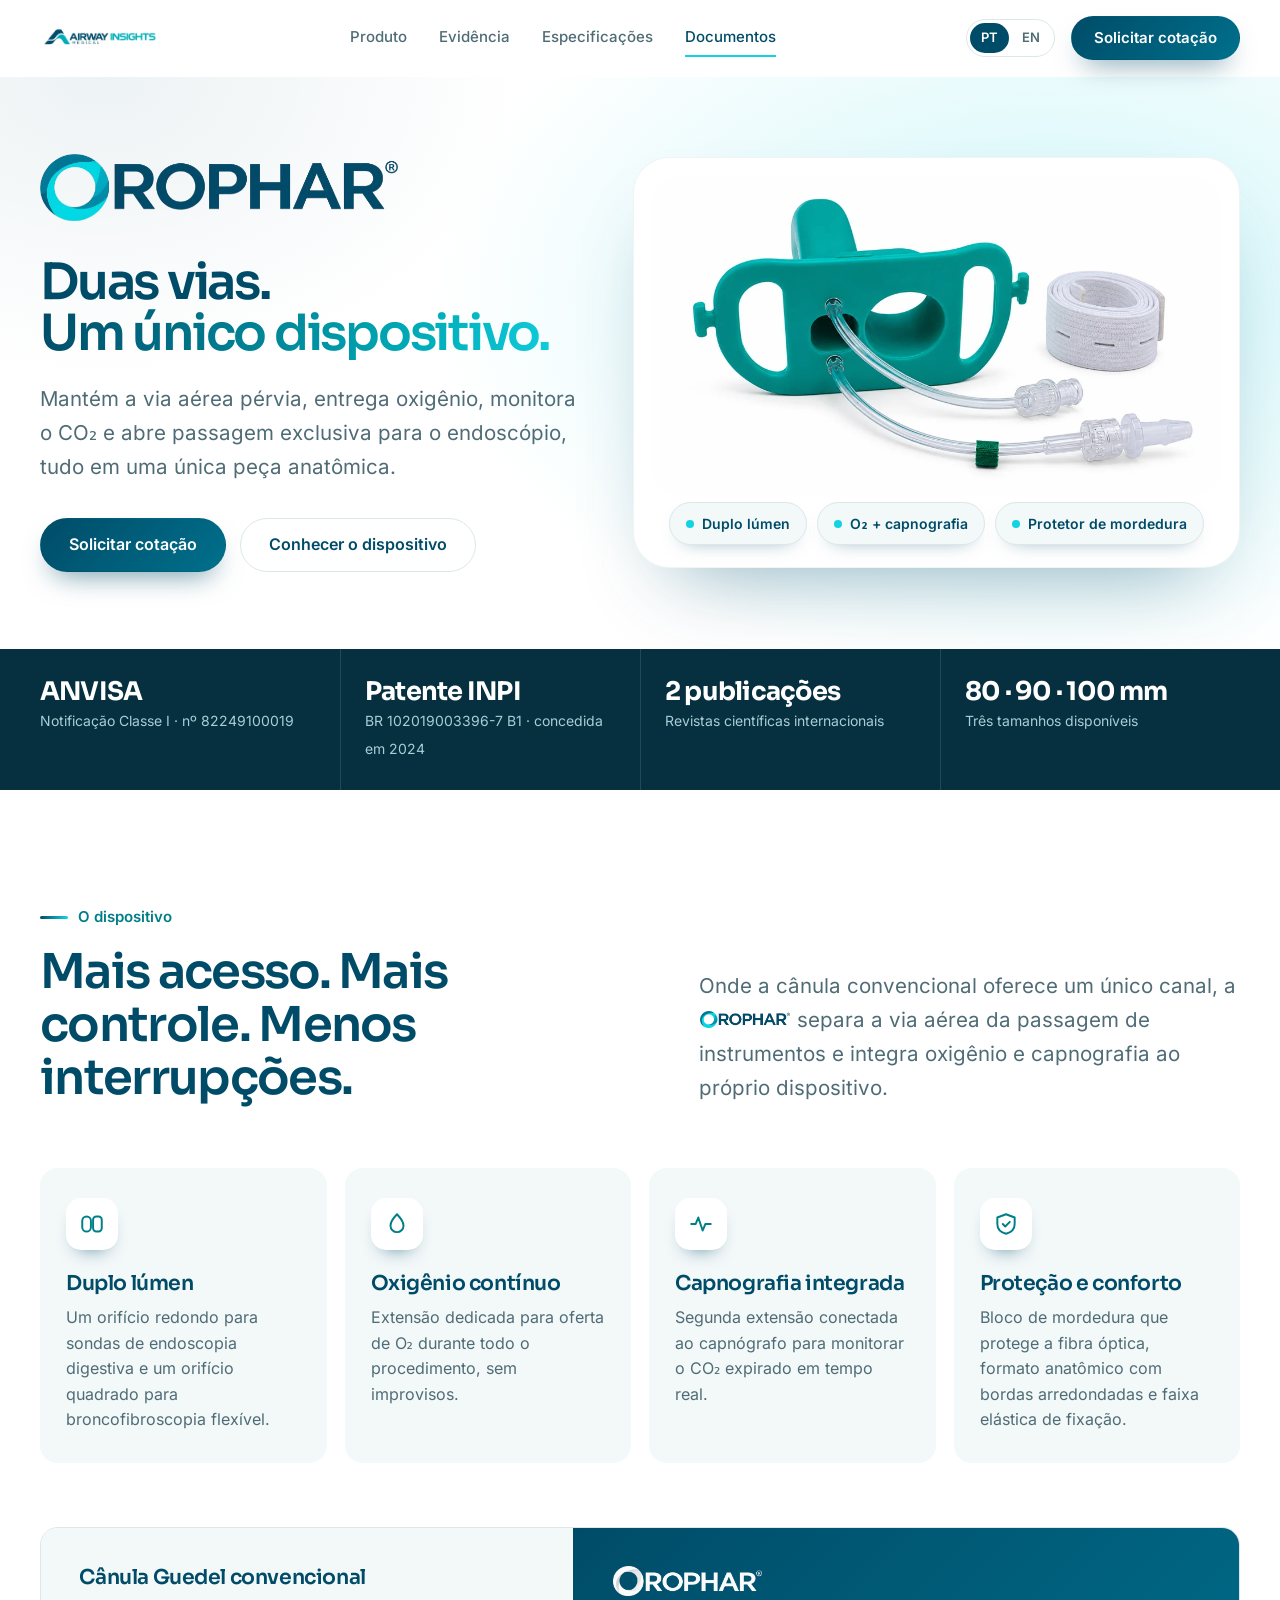
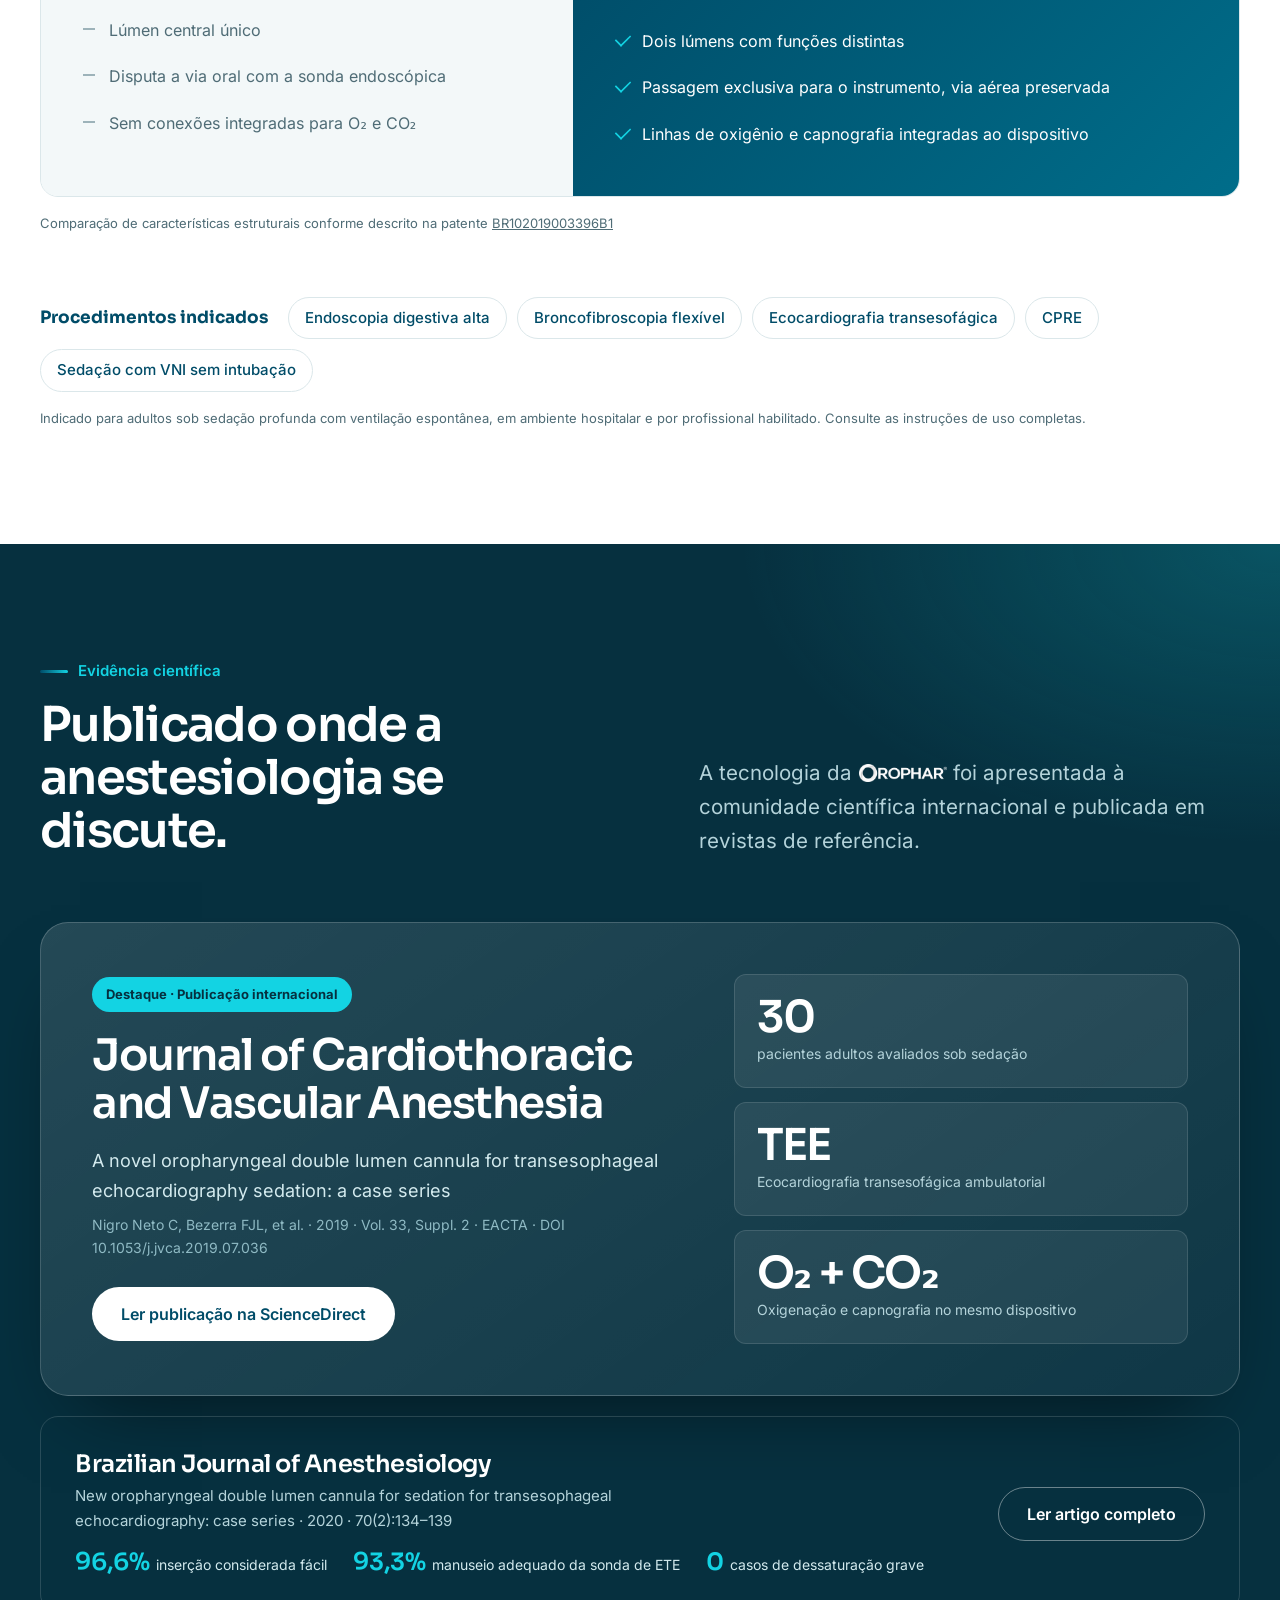
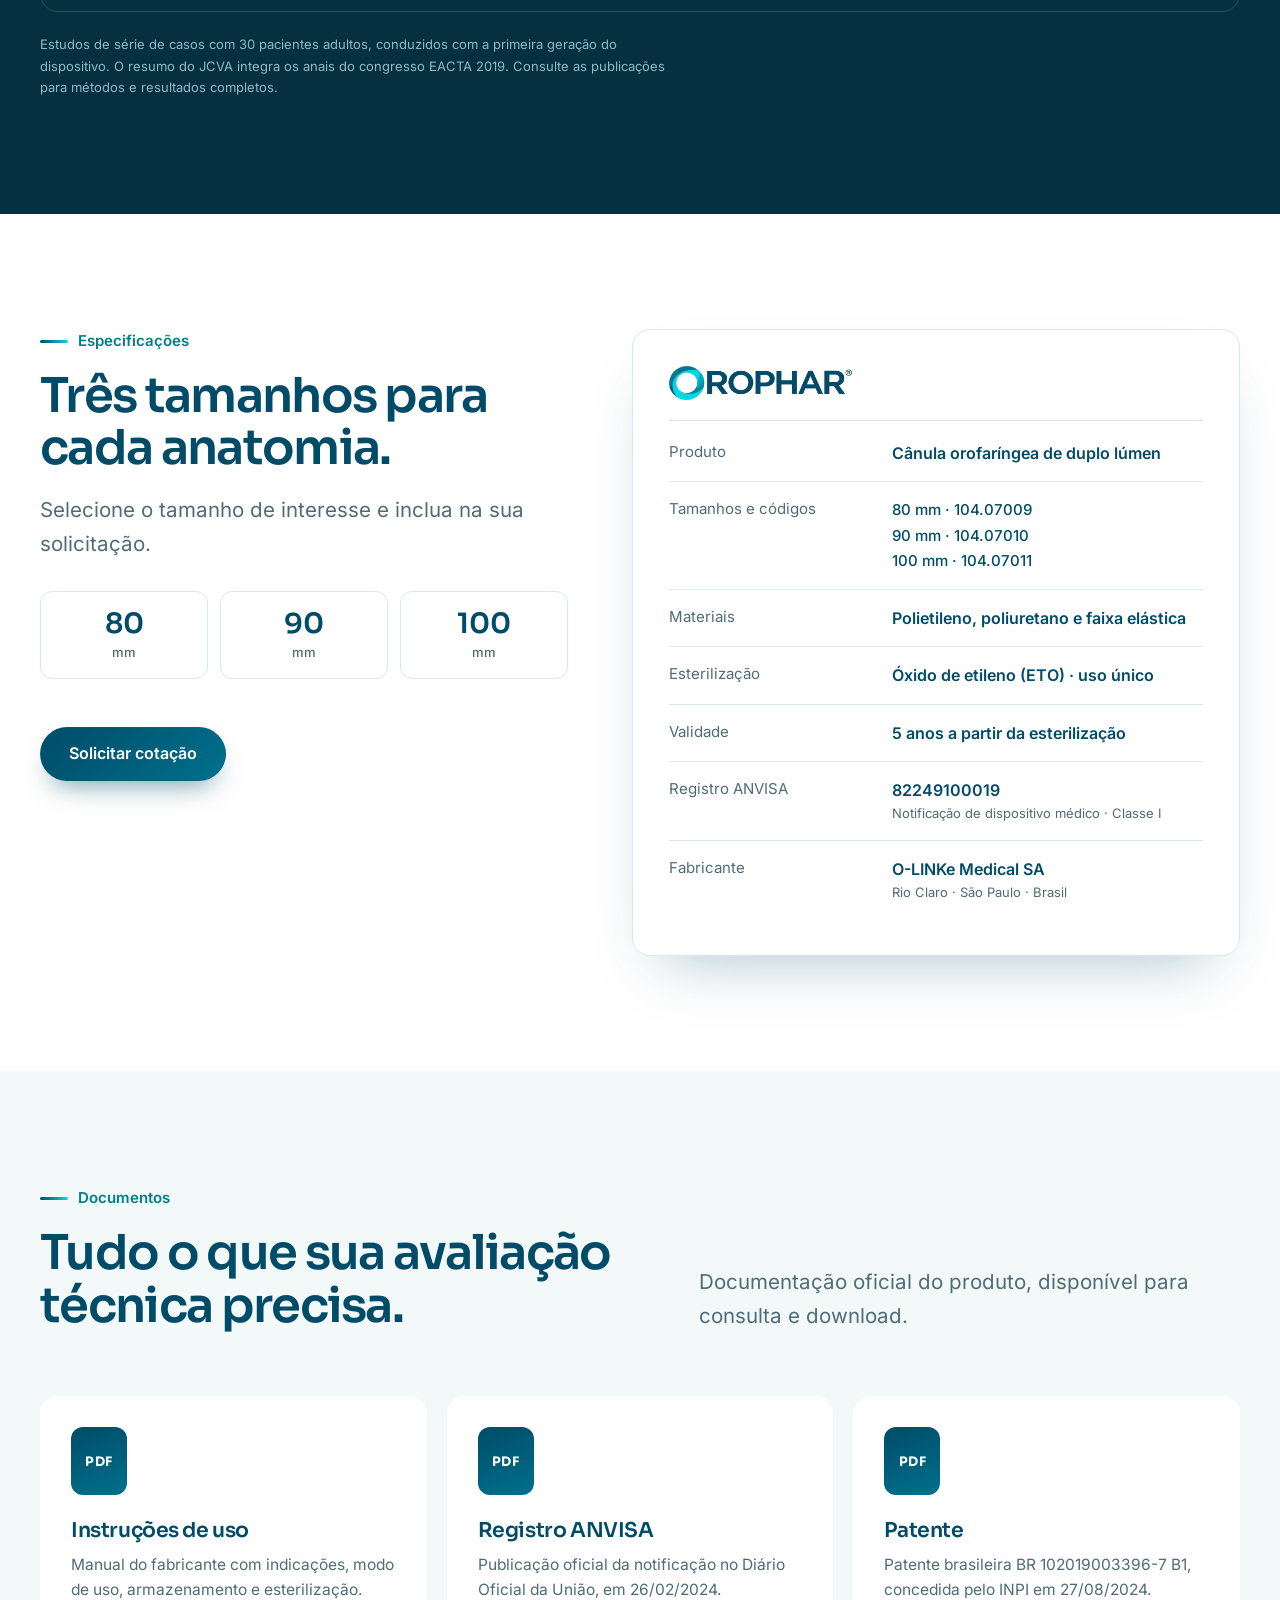
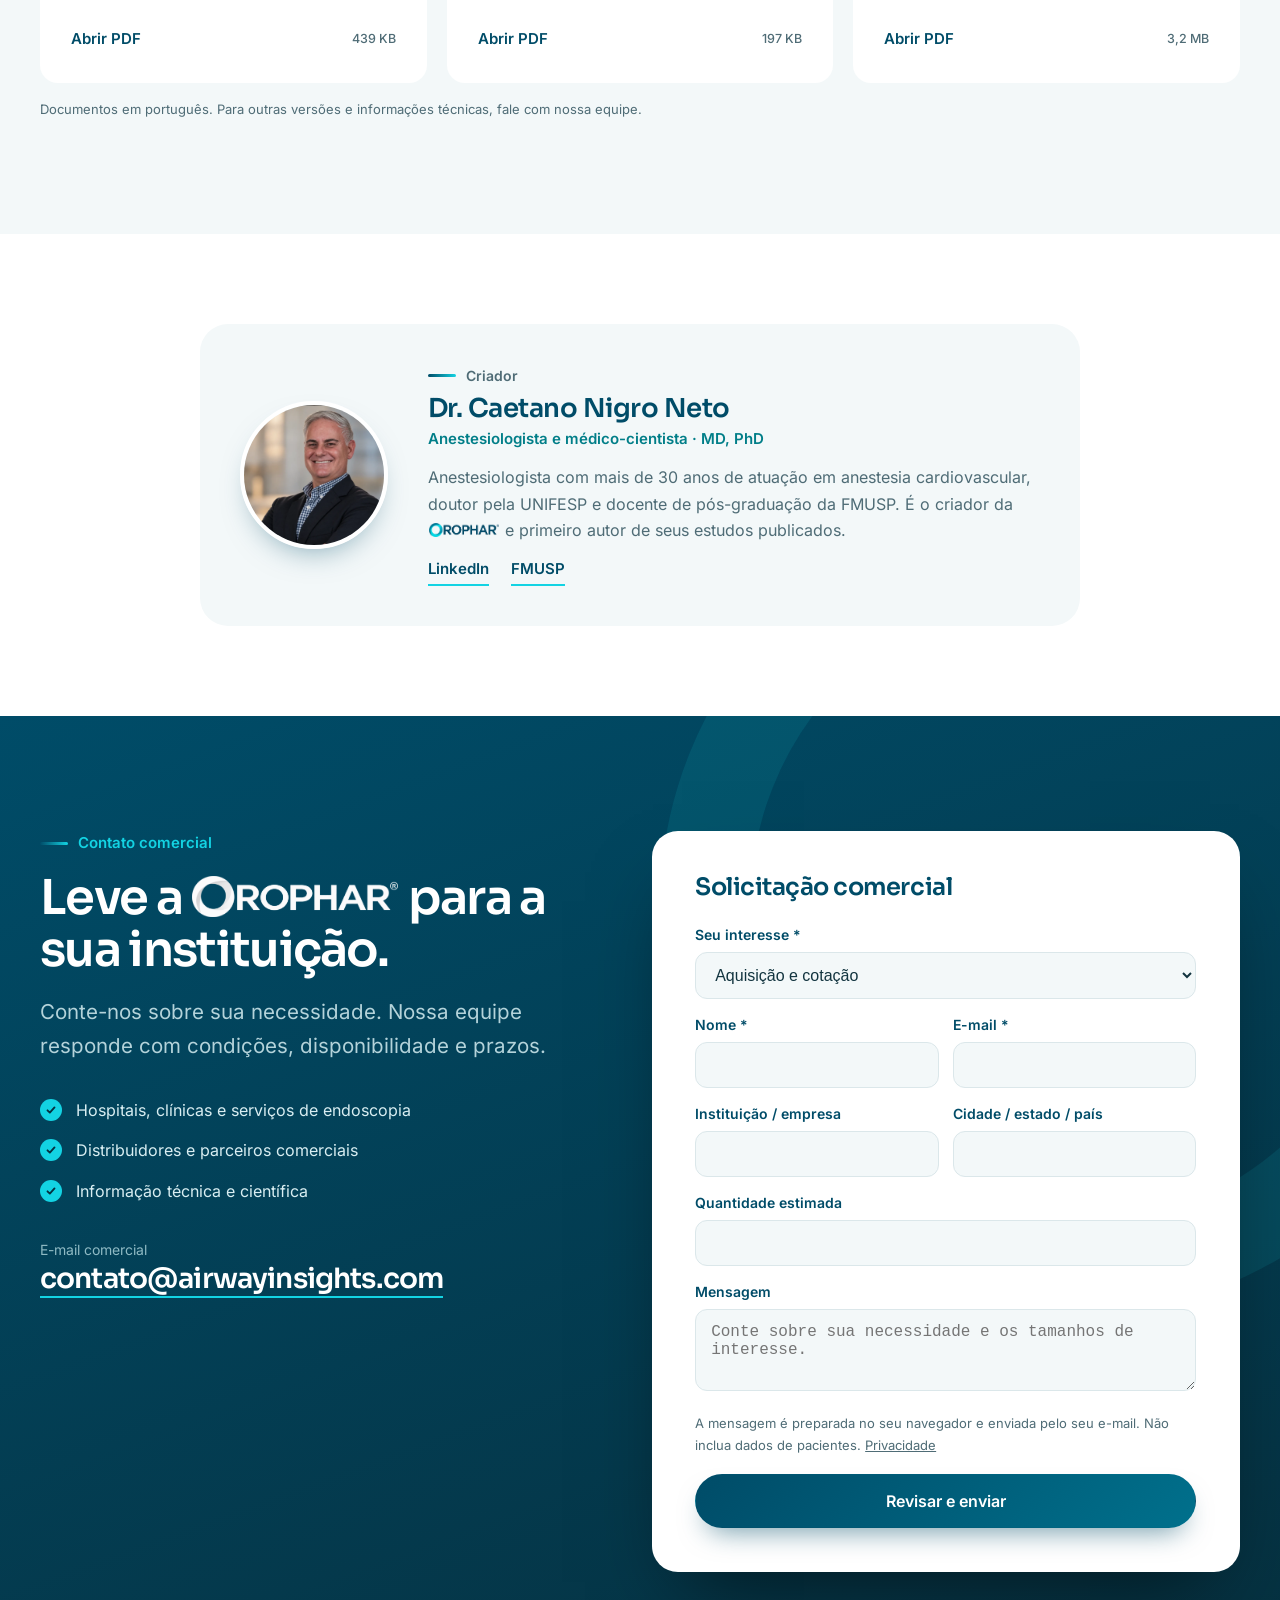
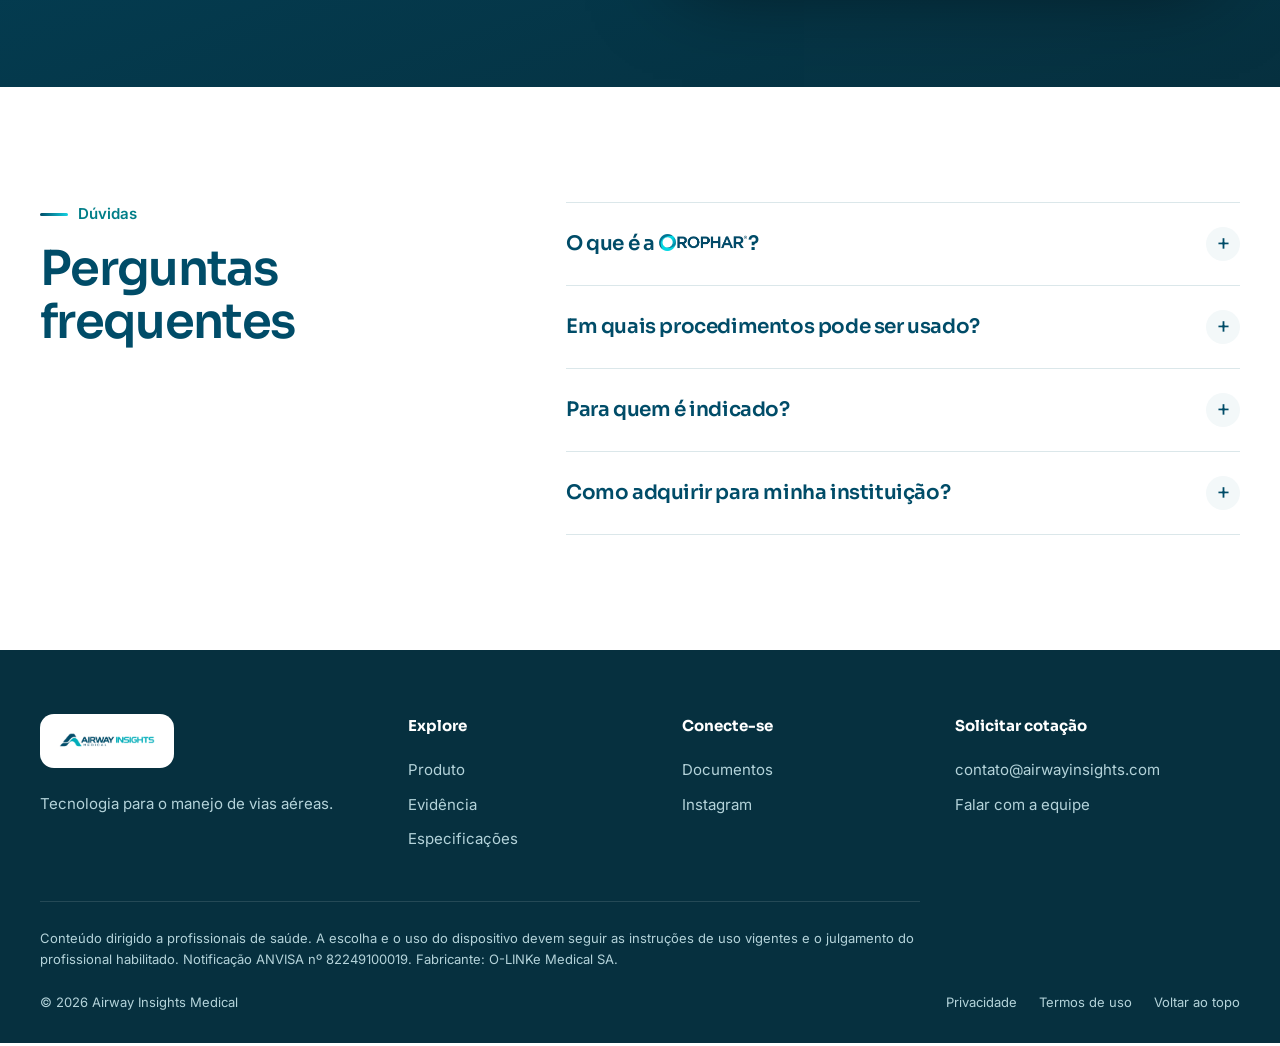
==== commit 3bdf6678: "Add files via upload" ====
--- a/index.html
+++ b/index.html
@@ -1,98 +1,159 @@
 <!doctype html>
 <html lang="pt-BR">
 <head>
- <meta charset="utf-8"><meta name="viewport" content="width=device-width, initial-scale=1">
- <title>OROPHAR 2.0 | Airway Insights Medical</title>
- <meta name="description" content="Conheça o OROPHAR 2.0, cânula orofaríngea de duplo lúmen. Design, evidência clínica e contato comercial com a Airway Insights Medical.">
- <meta name="color-scheme" content="light"><meta name="robots" content="noindex, nofollow"><meta name="theme-color" content="#034d65">
- <meta property="og:type" content="website"><meta property="og:title" content="OROPHAR 2.0 | Airway Insights Medical"><meta property="og:description" content="Conheça o OROPHAR 2.0, cânula orofaríngea de duplo lúmen. Design, evidência clínica e contato comercial com a Airway Insights Medical.">
- <meta property="og:locale" content="pt_BR">
- <link rel="alternate" hreflang="pt-BR" href="index.html"><link rel="alternate" hreflang="en-US" href="en/index.html"><link rel="alternate" hreflang="x-default" href="index.html">
- <link rel="apple-touch-icon" href="assets/airway-insights-symbol.png"><link rel="icon" type="image/png" href="assets/airway-insights-symbol.png">
- <link rel="stylesheet" href="assets/site.css">
- <script src="assets/config.js" defer></script><script src="assets/site.js" defer></script>
+<meta charset="utf-8"><meta name="viewport" content="width=device-width, initial-scale=1, viewport-fit=cover">
+<title>OROPHAR | Cânula orofaríngea de duplo lúmen · Airway Insights Medical</title>
+<meta name="description" content="OROPHAR: cânula orofaríngea de duplo lúmen com acesso para endoscopia, oxigênio e capnografia em um único dispositivo. Patente concedida, publicada em revistas científicas.">
+<meta name="color-scheme" content="light"><meta name="robots" content="index, follow"><link rel="canonical" href="https://airwayinsights.com/"><meta name="theme-color" content="#004c68">
+<meta property="og:type" content="website"><meta property="og:title" content="OROPHAR | Cânula orofaríngea de duplo lúmen · Airway Insights Medical"><meta property="og:description" content="OROPHAR: cânula orofaríngea de duplo lúmen com acesso para endoscopia, oxigênio e capnografia em um único dispositivo. Patente concedida, publicada em revistas científicas."><meta property="og:locale" content="pt_BR">
+<link rel="alternate" hreflang="pt-BR" href="index.html"><link rel="alternate" hreflang="en-US" href="en/index.html"><link rel="alternate" hreflang="x-default" href="index.html">
+<link rel="icon" type="image/png" sizes="32x32" href="assets/favicon-32.png"><link rel="icon" type="image/png" sizes="256x256" href="assets/favicon-256.png"><link rel="apple-touch-icon" href="assets/airway-insights-symbol.png">
+<link rel="preload" as="image" href="assets/orophar-product-1000.webp" fetchpriority="high">
+<script type="application/ld+json">{"@context":"https://schema.org","@graph":[{"@type":"Organization","name":"Airway Insights Medical","url":"https://airwayinsights.com/","logo":"https://airwayinsights.com/assets/airway-insights-logo.png","email":"contato@airwayinsights.com","sameAs":["https://www.instagram.com/airwayinsights/"]},{"@type":"Product","name":"OROPHAR","category":"Cânula orofaríngea","description":"OROPHAR: cânula orofaríngea de duplo lúmen com acesso para endoscopia, oxigênio e capnografia em um único dispositivo. Patente concedida, publicada em revistas científicas.","image":"https://airwayinsights.com/assets/orophar-product.webp","brand":{"@type":"Brand","name":"OROPHAR"},"manufacturer":{"@type":"Organization","name":"O-LINKe Medical SA"}}]}</script>
+<link rel="stylesheet" href="assets/site.css">
+<script src="assets/config.js" defer></script><script src="assets/site.js" defer></script>
 </head>
 <body>
 <a class="skip-link" href="#main">Pular para o conteúdo</a>
-<div class="utility"><div class="container utility-inner"><span>TECNOLOGIA PARA O MANEJO DE VIAS AÉREAS</span><span>Informação para profissionais de saúde</span></div></div>
 <header class="site-header"><div class="container header-inner">
- <a class="brand" href="index.html" aria-label="Airway Insights Medical — início"><img src="assets/airway-insights-logo.png" width="1086" height="362" alt="Airway Insights Medical"></a>
- <nav class="desktop-nav" aria-label="Navegação principal"><a href="#product">O produto</a><a href="#evidence">Publicação</a><a href="#resources">Documentos</a><a href="#company">Empresa</a></nav>
- <div class="header-actions"><div class="language-switch" aria-label="Idioma"><a class="active" aria-current="page" href="index.html" lang="pt-BR" aria-label="Português do Brasil">PT</a><span>/</span><a class=""  href="en/index.html" lang="en-US" aria-label="English, United States">EN</a></div><a href="#contact" class="header-contact">Solicitar cotação </a><button class="menu-toggle" aria-expanded="false" aria-controls="mobile-nav" aria-label="Abrir menu"><span></span><span></span></button></div>
- </div><nav id="mobile-nav" class="mobile-nav" aria-label="Navegação móvel" hidden><a href="#product">O produto</a><a href="#evidence">Publicação</a><a href="#resources">Documentos</a><a href="#company">Empresa</a><a href="#distribution">Distribuição</a><a href="#contact">Contato comercial</a></nav>
+ <a class="brand" href="index.html" aria-label="Airway Insights Medical"><img src="assets/airway-insights-logo.png" width="1086" height="362" alt="Airway Insights Medical"></a>
+ <nav class="desktop-nav" aria-label="Navegação principal"><a href="#product">Produto</a><a href="#evidence">Evidência</a><a href="#specs">Especificações</a><a href="#resources">Documentos</a></nav>
+ <div class="header-actions"><div class="lang" aria-label="Language"><a class="active" href="index.html" lang="pt-BR" aria-label="Português">PT</a><a class="" href="en/index.html" lang="en-US" aria-label="English">EN</a></div><a href="#contact" class="btn btn-p header-cta">Solicitar cotação</a>
+ <button class="menu-toggle" aria-expanded="false" aria-controls="mobile-nav" aria-label="Abrir menu"><span></span><span></span></button></div>
+</div>
+<nav id="mobile-nav" class="mobile-nav" aria-label="Navegação principal" hidden><a href="#product">Produto</a><a href="#evidence">Evidência</a><a href="#specs">Especificações</a><a href="#resources">Documentos</a><a href="#contact">Solicitar cotação</a></nav>
 </header>
 <main id="main">
- <div class="hero-band"><section class="hero container" aria-labelledby="hero-title">
-  <div class="hero-copy"><p class="eyebrow"><span></span>Inovação em manejo de vias aéreas</p>
-   <h1 id="hero-title">OROPHAR 2.0</h1>
-   <p class="hero-description">Cânula orofaríngea de duplo lúmen, desenhada para integrar acesso a instrumentos, oxigênio e capnografia em um só dispositivo.</p>
-   <div class="hero-actions"><a class="button primary" href="#contact" data-intent="quote">Solicitar cotação</a><a class="text-link" href="#product">Conhecer o dispositivo</a></div>
-   <p class="hero-footnote">Atendimento comercial dedicado a hospitais, serviços de saúde e distribuidores. Tamanhos, documentação e fornecimento sob consulta.</p><ul class="hero-facts" aria-label="Dados do produto"><li>Duplo lúmen</li><li>80 · 90 · 100 mm</li><li>ANVISA 82249100019 · Classe I</li></ul>
-  </div>
-  <div class="hero-visual"><div class="product-stage ">
-          <div class="stage-line line-one"></div><div class="stage-line line-two"></div>
-          <span class="stage-label">OROPHAR <span> / </span> ARQUITETURA DE DUPLO LÚMEN</span>
-          <div class="product-image-wrap"><img class="product-image" src="assets/orophar-reference.webp" width="1280" height="720" alt="Fotografia de referência da geração anterior do OROPHAR: cânula com dois lúmens e extensões" fetchpriority="high"></div>
-          <div class="stage-bottom"><span class="technical-dot"></span><span>Imagem de referência • geração anterior</span></div>
-        </div><div class="product-signature"><strong>OROPHAR<span>2.0</span></strong><span>CÂNULA OROFARÍNGEA</span></div></div>
- </section></div>
- <div class="trust-band"><div class="container trust-inner"><a href="#specifications"><div><strong>Para hospitais e serviços de saúde</strong><small>Tamanhos, documentação e fornecimento</small></div></a><a href="#resources"><div><strong>Para avaliação técnica</strong><small>Patente, publicação e documentos oficiais</small></div></a><a href="#contact" data-intent="distribution"><div><strong>Para distribuidores</strong><small>Parcerias e condições por região</small></div></a></div></div>
 
- <section id="product" class="section container">
-  <div class="section-heading"><div><p class="eyebrow">PRODUTO</p><h2>Duas passagens. Um único dispositivo.</h2></div><p class="section-intro">O OROPHAR separa a passagem de instrumentos do canal da via aérea e incorpora conexões para oxigênio e capnografia, funções que a cânula convencional não integra.</p></div>
-  <div class="anatomy-grid">
-  <div class="feature-list" aria-label="Recursos do design">
-   <article class="feature"><div><h3>Dois lúmens, duas funções</h3><p>Dois lúmens organizam o acesso oral: um canal para passagem de instrumentos e outro relacionado à via aérea.</p></div></article>
-   <article class="feature"><div><h3>Oxigênio e capnografia integrados</h3><p>O desenho prevê conexões para oferta de O₂ e amostragem de CO₂ expirado, integrando funções em um único dispositivo.</p></div></article>
-   <article class="feature"><div><h3>Passagem dedicada para instrumentos</h3><p>Bloco de mordedura e passagem dedicada compõem a arquitetura para acomodar instrumentos durante o procedimento.</p></div></article>
-   <p class="source-note">Descrição do conceito baseada na patente brasileira. A patente não substitui as indicações e instruções de uso do produto. <a class="text-link" href="https://patents.google.com/patent/BR102019003396B1/pt" target="_blank" rel="noopener noreferrer">Consultar desenho técnico</a></p>
-  </div></div>
- </section>
+<div class="hero-band"><section class="container hero" aria-labelledby="hero-title">
+ <div class="hero-copy">
+  <h1 id="hero-title"><img src="assets/orophar-logo.png" width="698" height="130" alt="OROPHAR"><span class="sr-only"> — cânula orofaríngea de duplo lúmen</span></h1>
+  <p class="hero-tag">Duas vias.<span>Um único dispositivo.</span></p>
+  <p class="lead">Mantém a via aérea pérvia, entrega oxigênio, monitora o CO₂ e abre passagem exclusiva para o endoscópio, tudo em uma única peça anatômica.</p>
+  <div class="hero-actions"><a class="btn btn-p" href="#contact" data-intent="quote">Solicitar cotação</a><a class="btn btn-g" href="#product">Conhecer o dispositivo</a></div>
+ </div>
+ <div class="hero-visual">
+  <img src="assets/orophar-product-1000.webp" srcset="assets/orophar-product-1000.webp 1000w, assets/orophar-product.webp 1672w" sizes="(max-width:860px) 100vw, 56vw" width="1672" height="941" alt="OROPHAR: cânula orofaríngea de duplo lúmen com extensões de oxigênio e capnografia e faixa elástica" fetchpriority="high">
+  <div class="pills"><span class="pill"><i></i>Duplo lúmen</span><span class="pill"><i></i>O₂ + capnografia</span><span class="pill"><i></i>Protetor de mordedura</span></div>
+ </div>
+</section></div>
 
- <section class="section container specifications" id="specifications"><div class="spec-intro"><p class="eyebrow">INFORMAÇÕES DO PRODUTO</p><h2>Especificações e fornecimento</h2><p>Converse com nossa equipe sobre a configuração, a documentação e as condições de fornecimento para sua instituição.</p><a class="text-link" href="#contact" data-intent="technical">Solicitar informações técnicas</a><p class="size-hint">Selecione um tamanho para incluir na solicitação.</p><div class="size-selector" aria-label="Tamanho de interesse"><button type="button" data-size="80" aria-pressed="false">80 <span>mm</span></button><button type="button" data-size="90" aria-pressed="false">90 <span>mm</span></button><button type="button" data-size="100" aria-pressed="false">100 <span>mm</span></button></div><p id="size-feedback" aria-live="polite">A seleção expressa interesse comercial, não recomendação clínica.</p></div>
- <div class="spec-panel"><div class="spec-panel-title">OROPHAR <span>2.0</span></div><dl><div><dt>Categoria</dt><dd>Cânula orofaríngea de duplo lúmen</dd></div><div><dt>Tamanhos informados</dt><dd>80 / 90 / 100 mm</dd></div><div><dt>Referência ANVISA</dt><dd>82249100019 <small>Notificação de dispositivo médico · Classe I</small></dd></div><div><dt>Processo</dt><dd>25351.002269/2024-57</dd></div><div><dt>Empresa na publicação de 2024</dt><dd>O-LINKE MEDICAL LTDA.</dd></div><div><dt>Disponibilidade e fornecimento</dt><dd>Sob consulta comercial</dd></div></dl><p class="source-note">Dados para identificação e consulta. A seleção e o uso devem seguir a documentação atual do modelo e a avaliação do profissional habilitado.</p><a class="text-link" href="https://consultas.anvisa.gov.br/#/saude/" target="_blank" rel="noopener noreferrer">Consultar produto na ANVISA</a></div>
- </section>
+<div class="trust"><div class="container trust-inner">
+ <div class="trust-item"><strong>ANVISA</strong><span>Notificação Classe I · nº 82249100019</span></div>
+ <div class="trust-item"><strong>Patente INPI</strong><span>BR 102019003396-7 B1 · concedida em 2024</span></div>
+ <div class="trust-item"><strong>2 publicações</strong><span>Revistas científicas internacionais</span></div>
+ <div class="trust-item"><strong>80 · 90 · 100 mm</strong><span>Três tamanhos disponíveis</span></div>
+</div></div>
 
- <section id="contact" class="section contact-section"><div class="container contact-grid"><div class="contact-copy"><p class="eyebrow">CONTATO COMERCIAL</p><h2>Leve o OROPHAR 2.0 para a sua instituição</h2><p>Conte-nos o perfil da sua instituição e o volume de interesse. Nossa equipe comercial responde com preços, disponibilidade e prazos de fornecimento.</p><div class="direct-contact"><span>E-MAIL COMERCIAL</span><a class="email-link" href="mailto:contato@airwayinsights.com">contato@airwayinsights.com </a></div><a class="text-link whatsapp-contact" href="#contact" hidden>WhatsApp </a><p class="contact-note">Não inclua dados de pacientes na sua mensagem.</p></div>
- <form id="contact-form" class="contact-form" action="mailto:contato@airwayinsights.com" method="get"><h3>Solicitação comercial</h3><div class="field"><label for="intent">Seu interesse *</label><select id="intent" name="intent" required><option value="quote">Aquisição e cotação</option><option value="institution">Hospital ou instituição</option><option value="distribution">Distribuição e parceria</option><option value="technical">Informação técnica e científica</option></select></div><div class="form-row"><div class="field"><label for="name">Nome *</label><input id="name" name="name" required autocomplete="name" maxlength="100"></div><div class="field"><label for="email">E-mail *</label><input id="email" name="email" type="email" required autocomplete="email" maxlength="150"></div></div><div class="form-row"><div class="field"><label for="organization">Instituição / empresa</label><input id="organization" name="organization" autocomplete="organization" maxlength="150"></div><div class="field"><label for="region">Cidade / estado / país</label><input id="region" name="region" maxlength="150"></div></div><div class="form-row quantity-row"><div class="field"><label for="quantity">Quantidade estimada</label><input id="quantity" name="quantity" type="number" min="1" max="1000000" step="1" inputmode="numeric"></div></div><div class="field"><label for="message">Informações adicionais</label><textarea id="message" name="message" rows="3" maxlength="1500" placeholder="Conte sobre sua necessidade e os tamanhos de interesse."></textarea></div><input type="hidden" name="size" id="selected-size"><p class="form-privacy">Os campos com * são obrigatórios. A mensagem será preparada neste navegador. Você revisa e envia pelo seu e-mail. <a href="documents/privacy-pt.html">Privacidade</a>.</p><button type="submit" class="button primary full-width">Revisar solicitação </button><noscript><p>Para entrar em contato, envie diretamente para <a href="mailto:contato@airwayinsights.com">contato@airwayinsights.com</a>.</p></noscript></form>
- </div></section>
+<section id="product" class="section container">
+ <div class="section-head"><div><p class="kicker">O dispositivo</p><h2>Mais acesso. Mais controle. Menos interrupções.</h2></div><p class="lead">Onde a cânula convencional oferece um único canal, a <img class="wm" src="assets/orophar-logo.png" width="698" height="130" alt="OROPHAR"> separa a via aérea da passagem de instrumentos e integra oxigênio e capnografia ao próprio dispositivo.</p></div>
+ <div class="features">
+  <article class="feature"><div class="ic"><svg viewBox="0 0 24 24"><rect x="3" y="5" width="8" height="14" rx="4"/><rect x="13" y="5" width="8" height="14" rx="3"/></svg></div><h3>Duplo lúmen</h3><p>Um orifício redondo para sondas de endoscopia digestiva e um orifício quadrado para broncofibroscopia flexível.</p></article>
+  <article class="feature"><div class="ic"><svg viewBox="0 0 24 24"><path d="M12 3s6 6.2 6 10.5a6 6 0 0 1-12 0C6 9.2 12 3 12 3z"/></svg></div><h3>Oxigênio contínuo</h3><p>Extensão dedicada para oferta de O₂ durante todo o procedimento, sem improvisos.</p></article>
+  <article class="feature"><div class="ic"><svg viewBox="0 0 24 24"><path d="M3 12h4l2.5-6 4 12 2.5-6H21"/></svg></div><h3>Capnografia integrada</h3><p>Segunda extensão conectada ao capnógrafo para monitorar o CO₂ expirado em tempo real.</p></article>
+  <article class="feature"><div class="ic"><svg viewBox="0 0 24 24"><path d="M12 3l8 3v6c0 4.5-3.3 7.8-8 9-4.7-1.2-8-4.5-8-9V6z"/><path d="M9 12l2.3 2.3L15.5 10"/></svg></div><h3>Proteção e conforto</h3><p>Bloco de mordedura que protege a fibra óptica, formato anatômico com bordas arredondadas e faixa elástica de fixação.</p></article>
+ </div>
+ <div class="compare">
+  <div class="old"><h3>Cânula Guedel convencional</h3><ul><li>Lúmen central único</li><li>Disputa a via oral com a sonda endoscópica</li><li>Sem conexões integradas para O₂ e CO₂</li></ul></div>
+  <div class="new"><h3><img class="wm" src="assets/orophar-logo-light.png" width="2046" height="411" alt="OROPHAR"></h3><ul><li>Dois lúmens com funções distintas</li><li>Passagem exclusiva para o instrumento, via aérea preservada</li><li>Linhas de oxigênio e capnografia integradas ao dispositivo</li></ul></div>
+ </div>
+ <p class="src">Comparação de características estruturais conforme descrito na patente <a href="https://patents.google.com/patent/BR102019003396B1/pt" target="_blank" rel="noopener noreferrer">BR102019003396B1</a></p>
+ <div class="uses" style="margin-top:clamp(40px,5vw,64px)"><strong>Procedimentos indicados</strong><span>Endoscopia digestiva alta</span><span>Broncofibroscopia flexível</span><span>Ecocardiografia transesofágica</span><span>CPRE</span><span>Sedação com VNI sem intubação</span></div>
+ <p class="src">Indicado para adultos sob sedação profunda com ventilação espontânea, em ambiente hospitalar e por profissional habilitado. Consulte as instruções de uso completas.</p>
+</section>
 
- <section id="evidence" class="section evidence-section"><div class="container research-strip"><div><p class="eyebrow">REFERÊNCIA CIENTÍFICA</p><h2>Brazilian Journal<br>of Anesthesiology</h2></div><div class="research-summary"><h3>Pesquisa publicada sobre a tecnologia OROPHAR</h3><p>Série de casos de Nigro Neto e colaboradores sobre o uso da geração anterior do OROPHAR em ecocardiografia transesofágica sob sedação.</p><p class="research-scope">A publicação se refere à geração anterior, não à versão 2.0. Consulte o artigo para métodos, resultados e limitações.</p><a class="text-link" href="https://pmc.ncbi.nlm.nih.gov/articles/PMC9373078/" target="_blank" rel="noopener noreferrer">Consultar publicação</a><span class="research-citation">Nigro Neto et al. · 2020 · DOI: 10.1016/j.bjane.2020.04.019</span></div></div></section>
+<section id="evidence" class="section evidence"><div class="container">
+ <div class="section-head"><div><p class="kicker">Evidência científica</p><h2>Publicado onde a anestesiologia se discute.</h2></div><p class="lead">A tecnologia da <img class="wm" src="assets/orophar-logo-light.png" width="2046" height="411" alt="OROPHAR"> foi apresentada à comunidade científica internacional e publicada em revistas de referência.</p></div>
+ <article class="feat-pub">
+  <div><span class="badge">Destaque · Publicação internacional</span><h3 class="journal">Journal of Cardiothoracic and Vascular Anesthesia</h3>
+   <p class="title">A novel oropharyngeal double lumen cannula for transesophageal echocardiography sedation: a case series</p>
+   <p class="meta">Nigro Neto C, Bezerra FJL, et al. · 2019 · Vol. 33, Suppl. 2 · EACTA · DOI 10.1053/j.jvca.2019.07.036</p>
+   <div class="links"><a class="btn btn-w" href="https://www.sciencedirect.com/science/article/abs/pii/S1053077019306755" target="_blank" rel="noopener noreferrer">Ler publicação na ScienceDirect</a></div></div>
+  <div class="stats"><div class="stat"><b>30</b><span>pacientes adultos avaliados sob sedação</span></div><div class="stat"><b>TEE</b><span>Ecocardiografia transesofágica ambulatorial</span></div><div class="stat"><b>O₂ + CO₂</b><span>Oxigenação e capnografia no mesmo dispositivo</span></div></div>
+ </article>
+ <article class="sec-pub">
+  <div><h3>Brazilian Journal of Anesthesiology</h3><p>New oropharyngeal double lumen cannula for sedation for transesophageal echocardiography: case series · 2020 · 70(2):134–139</p>
+   <div class="res"><span><b>96,6%</b>inserção considerada fácil</span><span><b>93,3%</b>manuseio adequado da sonda de ETE</span><span><b>0</b>casos de dessaturação grave</span></div></div>
+  <a class="btn btn-o" href="https://pmc.ncbi.nlm.nih.gov/articles/PMC9373078/" target="_blank" rel="noopener noreferrer">Ler artigo completo</a>
+ </article>
+ <p class="note-light">Estudos de série de casos com 30 pacientes adultos, conduzidos com a primeira geração do dispositivo. O resumo do JCVA integra os anais do congresso EACTA 2019. Consulte as publicações para métodos e resultados completos.</p>
+</div></section>
 
- <section class="section resources-section" id="resources"><div class="container"><div class="section-heading"><div><p class="eyebrow">CENTRAL DE DOCUMENTOS</p><h2>Documentos para a sua avaliação técnica</h2></div><p class="section-intro">Referências para avaliação técnica, científica e comercial. Acesse as fontes ou solicite a documentação vigente do produto.</p></div>
- <div class="resource-list">
-  <a class="resource-row" href="https://pmc.ncbi.nlm.nih.gov/articles/PMC9373078/" target="_blank" rel="noopener noreferrer"><span class="resource-type">ARTIGO</span><div><h3>Pesquisa clínica publicada</h3><p>Nigro Neto et al. · 2020 · Geração anterior</p></div><span class="resource-action">Ler na fonte</span></a>
-  <a class="resource-row" href="documents/anvisa-dou-2024-02-26-p131.pdf" target="_blank" rel="noopener"><span class="resource-type">PDF · PT</span><div><h3>Notificação ANVISA · publicação oficial</h3><p>Diário Oficial da União · 26/02/2024 · página 131 · 202 KB</p></div><span class="resource-action">Abrir documento</span></a>
-  <a class="resource-row" href="documents/patente-BR102019003396B1.pdf" target="_blank" rel="noopener"><span class="resource-type">PDF · PT</span><div><h3>Patente brasileira · documento público</h3><p>BR102019003396B1 · Publicação de concessão, 2024 · 3.2 MB</p></div><span class="resource-action">Abrir documento</span></a>
-  <a class="resource-row" href="documents/overview-pt.html" target="_blank" rel="noopener"><span class="resource-type">WEB · PT</span><div><h3>Visão geral do OROPHAR 2.0</h3><p>Apresentação resumida · versão para impressão</p></div><span class="resource-action">Abrir resumo</span></a>
-  <a class="resource-row" href="#contact" data-intent="technical"><span class="resource-type">TÉCNICO</span><div><h3>Instruções de uso e ficha técnica vigentes</h3><p>Solicite os documentos do modelo de interesse à equipe</p></div><span class="resource-action">Solicitar</span></a>
+<section id="specs" class="section container specs">
+ <div><p class="kicker">Especificações</p><h2>Três tamanhos para cada anatomia.</h2><p class="lead" style="margin-top:18px">Selecione o tamanho de interesse e inclua na sua solicitação.</p>
+  <div class="sizes" role="group" aria-label="Tamanho de interesse"><button type="button" class="size" data-size="80" aria-pressed="false">80<small>mm</small></button><button type="button" class="size" data-size="90" aria-pressed="false">90<small>mm</small></button><button type="button" class="size" data-size="100" aria-pressed="false">100<small>mm</small></button></div>
+  <p class="size-fb" id="size-feedback" aria-live="polite"></p>
+  <a class="btn btn-p" href="#contact" data-intent="quote" style="margin-top:14px">Solicitar cotação</a></div>
+ <div class="spec-panel"><div class="logo-row"><img src="assets/orophar-logo.png" width="698" height="130" alt="OROPHAR" loading="lazy"></div>
+  <dl>
+   <div><dt>Produto</dt><dd>Cânula orofaríngea de duplo lúmen</dd></div>
+   <div><dt>Tamanhos e códigos</dt><dd><span class="codes">80 mm · 104.07009<br>90 mm · 104.07010<br>100 mm · 104.07011</span></dd></div>
+   <div><dt>Materiais</dt><dd>Polietileno, poliuretano e faixa elástica</dd></div>
+   <div><dt>Esterilização</dt><dd>Óxido de etileno (ETO) · uso único</dd></div>
+   <div><dt>Validade</dt><dd>5 anos a partir da esterilização</dd></div>
+   <div><dt>Registro ANVISA</dt><dd>82249100019<small>Notificação de dispositivo médico · Classe I</small></dd></div>
+   <div><dt>Fabricante</dt><dd>O-LINKe Medical SA<small>Rio Claro · São Paulo · Brasil</small></dd></div>
+  </dl></div>
+</section>
+
+<section id="resources" class="section docs"><div class="container">
+ <div class="section-head"><div><p class="kicker">Documentos</p><h2>Tudo o que sua avaliação técnica precisa.</h2></div><p class="lead">Documentação oficial do produto, disponível para consulta e download.</p></div>
+ <div class="doc-grid">
+  <a class="doc" href="documents/manual-orophar-instrucoes-de-uso.pdf" target="_blank" rel="noopener"><div class="ic">PDF</div><h3>Instruções de uso</h3><p>Manual do fabricante com indicações, modo de uso, armazenamento e esterilização.</p><span class="act">Abrir PDF <small>439 KB</small></span></a>
+  <a class="doc" href="documents/anvisa-orophar-dou-2024.pdf" target="_blank" rel="noopener"><div class="ic">PDF</div><h3>Registro ANVISA</h3><p>Publicação oficial da notificação no Diário Oficial da União, em 26/02/2024.</p><span class="act">Abrir PDF <small>197 KB</small></span></a>
+  <a class="doc" href="documents/patente-BR102019003396B1.pdf" target="_blank" rel="noopener"><div class="ic">PDF</div><h3>Patente</h3><p>Patente brasileira BR 102019003396-7 B1, concedida pelo INPI em 27/08/2024.</p><span class="act">Abrir PDF <small>3,2 MB</small></span></a>
  </div>
- </div></section>
+ <p class="src">Documentos em português. Para outras versões e informações técnicas, fale com nossa equipe.</p>
+</div></section>
 
- <section class="comparison-section" id="design"><div class="container"><details class="design-details"><summary>Por que o OROPHAR vai além da cânula Guedel convencional?<span>+</span></summary> <div class="table-scroll"><table class="comparison-table"><caption class="sr-only">Por que o OROPHAR vai além da cânula Guedel convencional?</caption><thead><tr><th scope="col">Característica</th><th scope="col">Guedel convencional¹</th><th scope="col" class="highlight">OROPHAR <span>DIFERENCIAIS DE DESIGN²</span></th></tr></thead><tbody>
- <tr><th scope="row">Arquitetura</th><td>Lúmen central único</td><td class="highlight">Dois lúmens com funções distintas</td></tr>
- <tr><th scope="row">Organização de instrumentos</th><td>Sem passagem independente dedicada</td><td class="highlight">Passagem exclusiva prevista para instrumentos</td></tr>
- <tr><th scope="row">Oxigênio e capnografia</th><td>Sem conexões integradas no desenho convencional</td><td class="highlight">Conexões de O₂ e CO₂ previstas no dispositivo</td></tr>
- </tbody></table></div><p class="source-note">A diferença está na engenharia: o OROPHAR reúne recursos que não fazem parte da arquitetura tradicional da Guedel. ¹ Modelo convencional descrito na patente. ² Comparação de características estruturais, sem comprovação de superioridade clínica. Recursos, compatibilidade e indicações do OROPHAR 2.0 devem ser confirmados na documentação vigente. <a class="text-link" href="https://patents.google.com/patent/BR102019003396B1/pt" target="_blank" rel="noopener noreferrer">Fonte: patente BR102019003396B1</a></p>
- </details></div></section>
+<section id="doctor" class="container" style="padding-block:clamp(56px,7vw,96px)">
+ <div class="creator"><img src="assets/caetano-nigro-neto.webp" width="720" height="720" alt="Dr. Caetano Nigro Neto" decoding="async">
+  <div><p class="kicker">Criador</p><h3>Dr. Caetano Nigro Neto</h3><p class="role">Anestesiologista e médico-cientista · MD, PhD</p><p>Anestesiologista com mais de 30 anos de atuação em anestesia cardiovascular, doutor pela UNIFESP e docente de pós-graduação da FMUSP. É o criador da <img class="wm" src="assets/orophar-logo.png" width="698" height="130" alt="OROPHAR"> e primeiro autor de seus estudos publicados.</p>
+   <div class="links-row"><a class="link" href="https://www.linkedin.com/in/ccaetanonigroneto/" target="_blank" rel="noopener noreferrer">LinkedIn</a><a class="link" href="https://fm.usp.br/posgrad/corpo-docente/caetano-nigro-neto" target="_blank" rel="noopener noreferrer">FMUSP</a></div></div>
+ </div>
+</section>
 
- <section class="section container company-section" id="company"><div class="company-intro"><p class="eyebrow">AIRWAY INSIGHTS MEDICAL</p><h2>Tecnologia médica com base científica</h2><p>A Airway Insights Medical atua com tecnologias para o manejo de vias aéreas, com foco em evidência científica e em atendimento próximo a instituições, profissionais de saúde e distribuidores.</p></div>
- <div class="expert-layout"><figure class="expert-photo"><img src="assets/caetano-nigro-neto.webp" alt="Dr. Caetano Nigro Neto" width="720" height="720" decoding="async" loading="lazy"><figcaption>Caetano Nigro Neto, MD, PhD</figcaption></figure><div class="expert-content"><p class="eyebrow">EXPERIÊNCIA POR TRÁS DA PESQUISA</p><h3>Caetano Nigro Neto<span>MD, PhD</span></h3><p class="expert-description">Anestesiologista e pesquisador, primeiro autor do estudo clínico publicado sobre o OROPHAR. Uma trajetória que conecta anestesia cardiovascular, ensino e desenvolvimento de tecnologia médica.</p><ul class="credential-list"><li>Doutorado pela Universidade Federal de São Paulo (UNIFESP).</li><li>Título Superior em Anestesiologia (TSA–SBA).</li><li>Atuação em anestesia cardiovascular, pesquisa e ensino.</li></ul><p class="research-credit">Coautor de pesquisa multicêntrica em anestesia cardiovascular publicada no <a href="https://pubmed.ncbi.nlm.nih.gov/30888743/" target="_blank" rel="noopener noreferrer">New England Journal of Medicine (2019)</a>.</p><div class="expert-links"><a class="text-link" href="https://www.linkedin.com/in/ccaetanonigroneto/" target="_blank" rel="noopener noreferrer">Perfil no LinkedIn</a><a class="text-link" href="https://fm.usp.br/posgrad/corpo-docente/caetano-nigro-neto" target="_blank" rel="noopener noreferrer">Perfil na FMUSP</a></div><p class="source-note">Credenciais com referências públicas. Vínculos acadêmicos não representam endosso institucional ao produto.</p></div></div>
- </section>
+<section id="contact" class="section contact"><div class="container contact-grid">
+ <div><p class="kicker">Contato comercial</p><h2>Leve a <img class="wm" src="assets/orophar-logo-light.png" width="2046" height="411" alt="OROPHAR"> para a sua instituição.</h2><p class="lead">Conte-nos sobre sua necessidade. Nossa equipe responde com condições, disponibilidade e prazos.</p>
+  <ul class="who"><li>Hospitais, clínicas e serviços de endoscopia</li><li>Distribuidores e parceiros comerciais</li><li>Informação técnica e científica</li></ul>
+  <div class="mail"><small>E-mail comercial</small><a class="email-link" href="mailto:contato@airwayinsights.com">contato@airwayinsights.com</a></div></div>
+ <form id="contact-form" class="form" action="mailto:contato@airwayinsights.com" method="get"><h3>Solicitação comercial</h3>
+  <div class="field"><label for="intent">Seu interesse *</label><select id="intent" name="intent" required><option value="quote">Aquisição e cotação</option><option value="institution">Hospital ou instituição</option><option value="distribution">Distribuição e parceria</option><option value="technical">Informação técnica e científica</option></select></div>
+  <div class="row"><div class="field"><label for="name">Nome *</label><input id="name" name="name" required autocomplete="name" maxlength="100"></div><div class="field"><label for="email">E-mail *</label><input id="email" name="email" type="email" required autocomplete="email" maxlength="150"></div></div>
+  <div class="row"><div class="field"><label for="organization">Instituição / empresa</label><input id="organization" name="organization" autocomplete="organization" maxlength="150"></div><div class="field"><label for="region">Cidade / estado / país</label><input id="region" name="region" maxlength="150"></div></div>
+  <div class="field"><label for="quantity">Quantidade estimada</label><input id="quantity" name="quantity" type="number" min="1" max="1000000" step="1" inputmode="numeric"></div>
+  <div class="field"><label for="message">Mensagem</label><textarea id="message" name="message" rows="3" maxlength="1500" placeholder="Conte sobre sua necessidade e os tamanhos de interesse."></textarea></div>
+  <input type="hidden" name="size" id="selected-size">
+  <p class="priv">A mensagem é preparada no seu navegador e enviada pelo seu e-mail. Não inclua dados de pacientes. <a href="documents/privacy-pt.html">Privacidade</a></p>
+  <button type="submit" class="btn btn-p" style="width:100%">Revisar e enviar</button>
+  <noscript><p class="priv"><a href="mailto:contato@airwayinsights.com">contato@airwayinsights.com</a></p></noscript>
+ </form>
+</div></section>
 
- <section id="distribution" class="distribution-section"><div class="container distribution-inner"><div><p class="eyebrow">DISTRIBUIÇÃO & PARCERIAS</p><h2>Leve o OROPHAR 2.0 ao seu mercado</h2><p>Sua empresa atua com dispositivos médicos? Converse com a Airway Insights sobre oportunidades de distribuição do OROPHAR 2.0.</p><a class="button light" href="#contact" data-intent="distribution">Tenho interesse em distribuir</a></div><div class="partner-notes"><h3>Condições para sua região</h3><p>Envie o nome da empresa, a região atendida e o perfil dos seus clientes. Nossa equipe poderá avaliar a solicitação e apresentar as condições aplicáveis.</p></div></div></section>
-
- <section class="section container faq-section" id="questions"><div><p class="eyebrow">PERGUNTAS FREQUENTES</p><h2>Antes de solicitar sua cotação</h2></div><div class="faq-list">
- <details name="faq"><summary>O que torna o OROPHAR diferente das cânulas convencionais?<span>+</span></summary><p>O OROPHAR apresenta uma proposta de design voltada ao manejo das vias aéreas, buscando integrar funcionalidade, organização dos acessos orais e praticidade para os profissionais de saúde.</p></details>
- <details name="faq"><summary>Quais são os benefícios do OROPHAR para a prática clínica?<span>+</span></summary><p>O dispositivo foi desenvolvido com foco nas necessidades dos profissionais que atuam no manejo das vias aéreas, oferecendo uma abordagem que prioriza organização, funcionalidade e facilidade de utilização.</p></details>
- <details name="faq"><summary>O OROPHAR possui fundamentação científica?<span>+</span></summary><p>O desenvolvimento do OROPHAR está associado à experiência médica e à produção científica de seu inventor, Dr. Caetano Nigro Neto. Conheça as publicações disponíveis e os estudos relacionados à tecnologia em nossa seção de evidências científicas.</p></details>
- <details name="faq"><summary>Como posso adquirir o OROPHAR para minha instituição?<span>+</span></summary><p>Nossa equipe comercial está disponível para atender hospitais, clínicas e instituições de saúde interessados no OROPHAR. Entre em contato para consultar condições comerciais, disponibilidade e possibilidades de fornecimento.</p></details>
- <details name="faq"><summary>Quem está por trás do desenvolvimento do OROPHAR?<span>+</span></summary><p>O OROPHAR é uma invenção do Dr. Caetano Nigro Neto, médico com experiência em anestesiologia e manejo das vias aéreas. A Airway Insights Medical atua no desenvolvimento comercial da tecnologia, com foco em inovação, responsabilidade e credibilidade científica.</p></details>
- </div></section>
-
+<section id="faq" class="section container"><div class="faq-wrap">
+ <div><p class="kicker">Dúvidas</p><h2>Perguntas frequentes</h2></div>
+ <div class="faq">
+  <details name="faq"><summary><span>O que é a <img class="wm" src="assets/orophar-logo.png" width="698" height="130" alt="OROPHAR">?</span></summary><p>É uma cânula orofaríngea de duplo lúmen, de uso único e fornecida estéril. Mantém a via aérea pérvia durante a sedação e permite passar a sonda endoscópica, oferecer oxigênio e monitorar CO₂ com um único dispositivo.</p></details>
+  <details name="faq"><summary><span>Em quais procedimentos pode ser usado?</span></summary><p>Endoscopia digestiva alta, broncofibroscopia flexível, ecocardiografia transesofágica, procedimentos terapêuticos gastroduodenais como CPRE e sedação com ventilação não invasiva sem intubação. Também pode servir de guia em emergências para tubos orotraqueais.</p></details>
+  <details name="faq"><summary><span>Para quem é indicado?</span></summary><p>Para pacientes adultos sob sedação, com ventilação espontânea, em ambiente hospitalar e por profissional médico capacitado. Siga sempre as instruções de uso.</p></details>
+  <details name="faq"><summary><span>Como adquirir para minha instituição?</span></summary><p>Use o formulário de contato. Nossa equipe retorna com condições comerciais, disponibilidade e prazos de fornecimento, inclusive para distribuidores.</p></details>
+ </div>
+</div></section>
 
 </main>
-<footer class="site-footer"><div class="container"><div class="footer-main"><div class="footer-brand"><div class="brand"><img src="assets/airway-insights-logo.png" alt="Airway Insights Medical" width="1086" height="362" loading="lazy"></div><p>Dispositivos para o manejo de vias aéreas.</p></div><div class="footer-column"><strong>Explore</strong><a href="#product">OROPHAR 2.0</a><a href="#evidence">Publicação científica</a><a href="#resources">Central de documentos</a></div><div class="footer-column"><strong>Conecte-se</strong><a href="#company">Airway Insights</a><a href="#distribution">Distribuição</a><a href="https://www.instagram.com/airwayinsights/" target="_blank" rel="noopener noreferrer">Instagram</a></div><div class="footer-column"><strong>Solicitar cotação</strong><a class="email-link" href="mailto:contato@airwayinsights.com">contato@airwayinsights.com</a><a href="#contact">Solicitar cotação</a></div></div><div class="footer-note">Conteúdo dirigido a profissionais de saúde. A escolha e o uso do dispositivo devem seguir as instruções de uso vigentes e o julgamento do profissional habilitado. Disponibilidade e indicações podem variar por mercado.</div><div class="footer-bottom"><span>© 2026 Airway Insights Medical</span><div><a href="documents/privacy-pt.html">Privacidade</a><a href="documents/terms-pt.html">Termos de uso</a><a href="#main">Voltar ao topo</a></div></div></div></footer>
-<div class="mobile-cta"><span>OROPHAR 2.0</span><a class="button primary" href="#contact" data-intent="quote">Solicitar cotação</a></div>
-<dialog id="inquiry-dialog" aria-labelledby="dialog-title"><div class="dialog-top"><p class="eyebrow">AIRWAY INSIGHTS MEDICAL</p><button type="button" class="close-dialog" aria-label="Fechar">×</button></div><h2 id="dialog-title">Sua mensagem está pronta.</h2><p>Revise abaixo. Nenhuma mensagem foi enviada ainda.</p><textarea id="inquiry-preview" rows="10" readonly aria-label="Mensagem preparada"></textarea><div class="dialog-actions"><a id="send-email" href="mailto:contato@airwayinsights.com" class="button primary">Abrir meu e-mail</a><button type="button" class="button secondary" id="copy-message">Copiar mensagem</button></div><p class="dialog-note" id="copy-status" aria-live="polite">Se o aplicativo não abrir, copie a mensagem e envie para contato@airwayinsights.com.</p></dialog>
+<footer class="site-footer"><div class="container">
+ <div class="foot">
+  <div><div class="brand-box"><img src="assets/airway-insights-logo.png" width="1086" height="362" alt="Airway Insights Medical" loading="lazy"></div><p>Tecnologia para o manejo de vias aéreas.</p></div>
+  <div><strong>Explore</strong><a href="#product">Produto</a><a href="#evidence">Evidência</a><a href="#specs">Especificações</a></div>
+  <div><strong>Conecte-se</strong><a href="#resources">Documentos</a><a href="https://www.instagram.com/airwayinsights/" target="_blank" rel="noopener noreferrer">Instagram</a></div>
+  <div><strong>Solicitar cotação</strong><a class="email-link" href="mailto:contato@airwayinsights.com">contato@airwayinsights.com</a><a href="#contact">Falar com a equipe</a></div>
+ </div>
+ <p class="foot-note">Conteúdo dirigido a profissionais de saúde. A escolha e o uso do dispositivo devem seguir as instruções de uso vigentes e o julgamento do profissional habilitado. Notificação ANVISA nº 82249100019. Fabricante: O-LINKe Medical SA.</p>
+ <div class="foot-bottom"><span>© 2026 Airway Insights Medical</span><div><a href="documents/privacy-pt.html">Privacidade</a><a href="documents/terms-pt.html">Termos de uso</a><a href="#main">Voltar ao topo</a></div></div>
+</div></footer>
+<div class="mobile-cta"><img src="assets/orophar-logo.png" width="698" height="130" alt="OROPHAR"><a class="btn btn-p" href="#contact" data-intent="quote">Solicitar cotação</a></div>
+<dialog id="inquiry-dialog" aria-labelledby="dialog-title"><div class="dlg-top"><img src="assets/airway-insights-logo.png" width="1086" height="362" alt="Airway Insights Medical"><button type="button" class="close-dialog" aria-label="Fechar">×</button></div>
+ <h2 id="dialog-title">Sua mensagem está pronta.</h2><p>Revise abaixo. Nenhuma mensagem foi enviada ainda.</p><textarea id="inquiry-preview" rows="9" readonly aria-label="Sua mensagem está pronta."></textarea>
+ <div class="dlg-actions"><a id="send-email" href="mailto:contato@airwayinsights.com" class="btn btn-p">Abrir meu e-mail</a><button type="button" class="btn btn-g" id="copy-message">Copiar mensagem</button></div>
+ <p id="copy-status" aria-live="polite" style="margin-top:14px">Se o aplicativo não abrir, copie a mensagem e envie para contato@airwayinsights.com.</p></dialog>
 </body></html>
--- a/assets/site.css
+++ b/assets/site.css
@@ -1,251 +1,222 @@
-@charset "UTF-8";
-:root{--navy:#004c68;--navy-deep:#063b4d;--teal:#00acb8;--teal-dark:#007e88;--ink:#163d49;--muted:#5b727b;--line:#d8e4e7;--pale:#f2f7f7;--white:#fff;--max:1280px;--radius:4px}
-*{box-sizing:border-box}html{scroll-behavior:smooth;scroll-padding-top:115px}body{margin:0;color:var(--ink);background:#fff;font-family:Arial,"Helvetica Neue",sans-serif;font-size:16px;line-height:1.6;-webkit-font-smoothing:antialiased}button,input,select,textarea{font:inherit}button,a,input,select,textarea{-webkit-tap-highlight-color:transparent}button,a{touch-action:manipulation}button{cursor:pointer}a{color:inherit;text-decoration:none}img{max-width:100%;height:auto}button{color:inherit}p,h1,h2,h3,figure{margin:0}p+p{margin-top:14px}h1,h2,h3{font-weight:500;line-height:1.12}h1{font-size:clamp(44px,4.55vw,68px);letter-spacing:-3px}h2{font-size:clamp(34px,3.4vw,48px);letter-spacing:-1.9px}h3{font-size:23px;letter-spacing:-.5px}em{font-style:normal;color:var(--teal-dark)}.container{width:calc(100% - 112px);max-width:var(--max);margin-inline:auto}.section{padding-block:112px}.eyebrow{font-size:11px;letter-spacing:1.7px;font-weight:700;line-height:1.4;color:var(--teal-dark);margin-bottom:24px}.text-link{display:inline-flex;align-items:center;gap:22px;font-size:14px;font-weight:600;line-height:1.45}.text-link>span{font-size:20px}.text-link:hover{color:var(--teal-dark)}.button{display:inline-flex;min-height:52px;align-items:center;justify-content:center;gap:28px;border:1px solid transparent;border-radius:var(--radius);padding:14px 22px;font-size:14px;font-weight:600;line-height:1.4;transition:background .2s,transform .2s}.button>span{font-size:22px;line-height:1}.button:hover{transform:translateY(-2px)}.primary{background:var(--navy);color:#fff}.primary:hover{background:var(--navy-deep)}.light{background:#fff;color:var(--navy)}.light:hover{background:#e8f8f8}.secondary{background:transparent;border-color:var(--line);color:var(--navy)}.full-width{width:100%}a:focus-visible,button:focus-visible,summary:focus-visible{outline:3px solid var(--teal-dark);outline-offset:5px}input:focus-visible,select:focus-visible,textarea:focus-visible{outline:2px solid var(--teal-dark);outline-offset:2px}[hidden]{display:none!important}.sr-only{position:absolute;width:1px;height:1px;overflow:hidden;clip:rect(0,0,0,0);white-space:nowrap}.skip-link{position:fixed;top:-80px;left:20px;z-index:30;padding:14px;background:#fff;color:var(--navy)}.skip-link:focus{top:12px}.utility{background:var(--navy);color:#e9f5f6}.utility-inner{display:flex;justify-content:space-between;align-items:center;height:32px;font-size:9px;letter-spacing:1.2px}.utility-inner span:last-child{letter-spacing:.2px;font-size:10px;color:#d0e7eb}.site-header{position:sticky;top:0;z-index:15;background:rgba(255,255,255,.97);border-bottom:1px solid var(--line)}.header-inner{height:92px;display:flex;align-items:center;justify-content:space-between;gap:25px}.brand{width:252px;height:54px;display:block;overflow:hidden;position:relative;flex-shrink:0}.brand img{width:270px;max-width:none;position:absolute;left:-9px;top:-17px}.desktop-nav{display:flex;align-items:center;gap:27px}.desktop-nav a{font-size:12px;white-space:nowrap}.desktop-nav a:hover{color:var(--teal-dark)}.header-actions{display:flex;align-items:center;gap:25px}.language-switch{display:flex;gap:9px;font-size:11px;align-items:center;line-height:1.4}.language-switch span{color:#b0bec1}.language-switch a{padding:8px 0;color:#758b92}.language-switch .active{color:var(--navy);font-weight:700}.header-contact{font-size:12px;white-space:nowrap;display:flex;align-items:center;gap:13px;border-left:1px solid var(--line);padding-left:24px}.header-contact span{font-size:20px}.menu-toggle{display:none;width:42px;height:42px;background:transparent;border:1px solid var(--line);padding:10px}.menu-toggle span{display:block;height:1px;background:var(--navy);margin:5px 0}.mobile-nav{padding:10px 24px 20px;border-top:1px solid var(--line);background:#fff}.mobile-nav a{display:block;padding:10px 0;font-size:15px}
-.hero{display:grid;grid-template-columns:.95fr 1.12fr;align-items:center;gap:15px;min-height:645px;padding-block:72px 70px}.hero .eyebrow{display:flex;align-items:center;gap:10px;margin-bottom:26px}.hero .eyebrow>span{width:6px;height:6px;border-radius:50%;background:var(--teal)}.hero-description{max-width:420px;margin-top:27px;font-size:16px;color:var(--muted);line-height:1.7}.hero-actions{display:flex;align-items:center;gap:27px;margin-top:31px}.hero-actions .text-link{font-size:13px;gap:16px}.hero-footnote{font-size:10px;color:var(--muted);margin-top:23px}.hero-visual{align-self:stretch;display:flex;flex-direction:column;justify-content:center;min-width:0}.product-stage{position:relative;min-height:355px;width:100%;overflow:hidden;background:#fff}.product-image-wrap{width:100%;height:100%;display:flex;align-items:center;position:relative;padding-top:9px}.product-image{width:100%;max-width:none;clip-path:polygon(0 18%,57% 18%,57% 37%,100% 37%,100% 100%,0 100%);margin-top:-35px;transform:scale(1.045);transform-origin:center}.stage-label{position:absolute;left:30px;top:4px;z-index:1;font-size:9px;letter-spacing:1.2px;color:var(--muted)}.stage-label span{padding:0 9px;color:var(--teal)}.stage-line{position:absolute;top:36px;bottom:25px;width:1px;background:var(--line);opacity:.6}.line-one{left:25px}.line-two{right:20px}.stage-line:before,.stage-line:after{content:"";position:absolute;width:9px;height:1px;background:var(--navy);left:-4px}.stage-line:after{bottom:0}.stage-bottom{position:absolute;bottom:0;left:30px;right:24px;display:flex;align-items:center;gap:8px;font-size:9px;color:var(--muted);letter-spacing:.2px}.stage-bottom>span:last-child{margin-left:auto;font-size:9px;letter-spacing:1px}.technical-dot{width:4px;height:4px;background:var(--teal);border-radius:50%;flex:none}.product-signature{margin:25px 25px 0 30px;padding-top:18px;border-top:1px solid var(--line);display:flex;align-items:center;justify-content:space-between;gap:12px}.product-signature>strong{font-weight:600;font-size:29px;letter-spacing:-1px;line-height:1.2}.product-signature strong>span{margin-left:10px;font-size:18px;font-weight:400;color:var(--teal-dark)}.product-signature>span{font-size:8px;letter-spacing:1.1px;color:var(--muted)}.trust-band{border-block:1px solid var(--line);background:#fbfdfd}.trust-inner{display:grid;grid-template-columns:repeat(3,1fr)}.trust-inner>a{display:flex;align-items:center;gap:22px;padding:26px 32px;border-right:1px solid var(--line)}.trust-inner>a:first-child{padding-left:0}.trust-inner>a:last-child{border-right:0}.trust-inner>a>span{font-size:10px;color:var(--teal-dark);align-self:flex-start;margin-top:2px}.trust-inner strong{font-size:14px;font-weight:500;display:block;line-height:1.4}.trust-inner small{font-size:10px;color:var(--muted);display:block;margin-top:3px}.section-heading{display:flex;justify-content:space-between;align-items:flex-end;gap:60px;margin-bottom:65px}.section-intro{font-size:15px;line-height:1.8;color:var(--muted);max-width:370px;padding-bottom:3px}.anatomy-grid{display:grid;grid-template-columns:1.1fr 1fr;gap:75px;align-items:center}.anatomy-stage{min-height:325px}.anatomy-visual .caption{font-size:10px;color:var(--muted);max-width:460px;margin:22px 30px 0}.feature{display:flex;gap:22px;padding:22px 0;border-top:1px solid var(--line)}.feature:first-child{padding-top:0;border:0}.feature-number{font-size:11px;color:var(--teal-dark);padding-top:5px}.feature h3{font-size:21px;letter-spacing:-.5px;margin-bottom:12px}.feature p{font-size:14px;color:var(--muted);line-height:1.8}.source-note{font-size:10px;color:var(--muted);line-height:1.8;margin-top:24px}.source-note .text-link{font-size:10px;gap:8px;text-decoration:underline;text-underline-offset:3px}.source-note .text-link>span{font-size:13px}.comparison-section{background:var(--pale)}.table-scroll{overflow-x:auto}.comparison-table{border-collapse:collapse;width:100%;font-size:14px;text-align:left}.comparison-table th,.comparison-table td{padding:22px 26px;border-bottom:1px solid #ccdce0;width:33.333%}.comparison-table thead th{font-weight:500;color:var(--muted);font-size:13px;padding-block:22px}.comparison-table th:first-child{padding-left:0}.comparison-table .highlight{background:#e2f0f0;color:var(--navy)}.comparison-table thead .highlight{background:var(--navy);color:#fff;font-size:22px;letter-spacing:.2px;border-radius:3px 3px 0 0}.comparison-table .highlight span{display:block;font-size:9px;letter-spacing:1px;color:#cbe8eb;margin-top:7px}.comparison-table tbody th{font-weight:500}.comparison-table td{font-size:13px;color:var(--muted)}.evidence-section{background:var(--navy-deep);color:#fff}.evidence-section .eyebrow{color:#6cd9dd}.evidence-section .section-intro{color:#c1d4d9}.evidence-layout{display:grid;grid-template-columns:1fr 1fr;gap:70px}.publication{padding:38px 38px 32px;border:1px solid #52747d;position:relative;background:#0b4355}.publication-top{display:flex;justify-content:space-between;align-items:flex-start;margin-bottom:56px}.journal-mark{font-size:38px;font-weight:700;letter-spacing:-2px;line-height:1}.journal-mark span{color:#61d3d8}.publication-top>span:last-child{font-size:9px;line-height:1.9;letter-spacing:1px;color:#c1d4d9;text-align:right}.publication>.eyebrow{font-size:9px;letter-spacing:1.2px;margin-bottom:17px}.publication h3{font-size:27px;line-height:1.35;letter-spacing:-.5px}.byline{font-size:13px;color:#c1d4d9;margin-top:20px}.study-tags{display:flex;flex-wrap:wrap;gap:8px;margin:22px 0 30px}.study-tags>span{font-size:9px;padding:5px 8px;border:1px solid #567783;border-radius:2px;color:#deebee}.publication .button{font-size:12px;min-height:45px}.doi{font-size:10px;color:#c1d4d9;margin-top:20px}.results-label{font-size:10px;letter-spacing:1.5px;color:#b6d1d8;margin:5px 0 12px}.stat{display:flex;gap:25px;align-items:center;padding:20px 0 25px;border-bottom:1px solid #3a6470}.stat>strong{font-size:68px;letter-spacing:-3px;font-weight:400;line-height:1.1;min-width:198px}.stat>strong>span{font-size:31px;color:#7ed9dd;margin-left:2px;letter-spacing:-1px}.stat>p{font-size:15px;line-height:1.45}.stat small{display:block;font-size:10px;color:#b9d1d9;margin-top:9px}.evidence-context{margin-top:30px}.evidence-context>strong{font-size:13px;font-weight:500}.evidence-context>p{font-size:11px;line-height:1.8;color:#c1d4d9;margin-top:10px}.specifications{display:grid;grid-template-columns:1fr 1fr;gap:110px}.spec-intro>p:not(.eyebrow):not(.size-hint){font-size:15px;line-height:1.8;color:var(--muted);margin-top:27px;max-width:420px}.spec-intro .text-link{margin-top:25px}.size-hint{font-size:11px;color:var(--muted);margin-top:45px}.size-selector{display:flex;gap:12px;margin-top:15px}.size-selector button{background:#fff;border:1px solid var(--line);padding:16px 18px;font-size:26px;letter-spacing:-1px;min-width:92px;border-radius:3px}.size-selector button span{font-size:12px;letter-spacing:0;color:var(--muted)}.size-selector button[aria-pressed="true"]{background:var(--navy);color:#fff;border-color:var(--navy)}.size-selector button[aria-pressed="true"] span{color:#cbe8eb}#size-feedback{font-size:10px!important;margin-top:13px!important;max-width:400px}.spec-panel{background:var(--pale);padding:32px 36px}.spec-panel-title{font-size:29px;letter-spacing:-1px;line-height:1.2;padding-bottom:24px;border-bottom:1px solid var(--line)}.spec-panel-title span{color:var(--teal-dark);font-size:20px}.spec-panel dl{margin:0}.spec-panel dl>div{display:grid;grid-template-columns:1fr 1.1fr;gap:20px;padding:17px 0;border-bottom:1px solid var(--line);font-size:12px;line-height:1.6}.spec-panel dt{color:var(--muted)}.spec-panel dd{margin:0}.spec-panel dd small{font-size:10px;display:block;color:var(--muted);margin-top:4px}.spec-panel>.text-link{font-size:11px;margin-top:20px}.resources-section{background:#fafcfc;border-block:1px solid var(--line)}.resource-list{border-top:1px solid #bdd0d6}.resource-row{display:flex;align-items:center;gap:25px;padding:28px 0;border-bottom:1px solid #cbdbe0;transition:background .2s}.resource-row:hover{background:#edf5f5}.resource-type{flex:0 0 106px;font-size:10px;letter-spacing:1px;color:var(--teal-dark)}.resource-row h3{font-size:21px;line-height:1.4;letter-spacing:-.3px}.resource-row p{font-size:11px;color:var(--muted);margin-top:5px}.resource-action{margin-left:auto;font-size:12px;white-space:nowrap;padding-left:20px}.company-intro{display:grid;grid-template-columns:1fr 1fr;gap:0 100px}.company-intro>.eyebrow{grid-column:1/-1}.company-intro>p:last-child{align-self:end;font-size:15px;line-height:1.8;color:var(--muted)}.expert-layout{display:grid;grid-template-columns:.8fr 1.3fr;gap:85px;margin-top:72px;align-items:center}.expert-photo{padding:24px;background:var(--pale);max-width:430px}.expert-photo img{display:block;width:100%;border-radius:50%;mix-blend-mode:multiply}.expert-photo figcaption{font-size:9px;text-align:center;color:var(--muted);margin-top:16px}.expert-content>.eyebrow{font-size:10px;margin-bottom:18px}.expert-content h3{font-size:36px;letter-spacing:-1.3px}.expert-content h3>span{display:block;font-size:15px;letter-spacing:1px;margin-top:10px;color:var(--teal-dark)}.expert-description{font-size:14px;line-height:1.8;color:var(--muted);margin-top:23px}.credentials{display:grid;grid-template-columns:1fr 1fr 1fr;gap:25px;margin:30px 0}.credentials>div{border-top:1px solid var(--line);padding-top:17px}.credentials strong{display:block;font-size:24px;font-weight:500;letter-spacing:-1px;line-height:1.3}.credentials span{display:block;font-size:10px;color:var(--muted);line-height:1.6;margin-top:8px}.expert-links{display:flex;gap:26px}.expert-links .text-link{font-size:12px;gap:10px}.expert-content .source-note{font-size:9px;margin-top:18px}.distribution-section{background:var(--navy);color:#fff;padding:77px 0}.distribution-inner{display:grid;grid-template-columns:1.2fr 1fr;gap:150px;align-items:center}.distribution-section .eyebrow{color:#74d6db}.distribution-section h2{font-size:46px}.distribution-section p:not(.eyebrow){color:#d5e6ea;font-size:14px;max-width:440px;margin-top:24px;line-height:1.8}.distribution-section .button{margin-top:30px;font-size:12px}.partner-notes>div{display:flex;gap:25px;padding:21px 0;border-bottom:1px solid #3e7586;align-items:center}.partner-notes>div:first-child{border-top:1px solid #3e7586}.partner-notes span{font-size:10px;color:#83d9dc}.partner-notes p{margin:0!important;font-size:14px!important}.faq-section{display:grid;grid-template-columns:.7fr 1.3fr;gap:100px}.faq-list details{border-top:1px solid var(--line)}.faq-list details:last-child{border-bottom:1px solid var(--line)}summary{list-style:none;padding:24px 0;font-size:15px;cursor:pointer;display:flex;align-items:center;justify-content:space-between;gap:25px}summary::-webkit-details-marker{display:none}summary>span{font-size:21px;color:var(--teal-dark);font-weight:400}details[open] summary>span{transform:rotate(45deg)}details>p{font-size:13px;color:var(--muted);line-height:1.8;padding:0 28px 23px 0}.contact-section{background:var(--pale);border-block:1px solid var(--line)}.contact-grid{display:grid;grid-template-columns:1fr 1.1fr;gap:110px}.contact-copy h2{font-size:49px;line-height:1.13}.contact-copy>p:not(.eyebrow){max-width:355px;font-size:15px;line-height:1.8;color:var(--muted);margin-top:28px}.direct-contact{margin-top:50px}.direct-contact>span{display:block;font-size:9px;letter-spacing:1.4px;color:var(--muted);margin-bottom:13px}.direct-contact>a{font-size:17px;border-bottom:1px solid #a6bfc8;padding-bottom:7px;display:inline-flex;gap:28px}.direct-contact>a>span{color:var(--teal-dark)}.contact-copy>.contact-note{font-size:10px!important;margin-top:22px!important}.contact-form{background:#fff;padding:36px;border:1px solid var(--line);border-radius:4px}.contact-form h3{font-size:24px;margin-bottom:27px}.field{margin-bottom:17px;min-width:0}.field label{display:block;font-size:11px;color:var(--ink);margin-bottom:8px}.field input,.field textarea,.field select{border:1px solid #b8cbd1;width:100%;border-radius:3px;background:#fff;color:var(--ink);padding:11px 12px;font-size:14px;min-height:44px}.field textarea{resize:vertical;min-height:99px;line-height:1.6}.field textarea::placeholder{font-size:11px;color:#758b92}.form-row{display:grid;grid-template-columns:1fr 1fr;gap:18px}.form-privacy{font-size:10px;line-height:1.7;color:var(--muted);margin-bottom:20px}.form-privacy a{text-decoration:underline;text-underline-offset:3px}.site-footer{padding:65px 0 25px}.footer-main{display:grid;grid-template-columns:1.4fr 1fr 1fr 1.3fr;gap:40px;padding-bottom:50px}.footer-brand .brand{width:240px}.footer-brand .brand img{width:258px}.footer-brand>p{font-size:13px;color:var(--muted);line-height:1.7;margin-top:16px}.footer-column{display:flex;flex-direction:column;align-items:flex-start;gap:11px}.footer-column strong{font-size:11px;font-weight:600;margin-bottom:6px}.footer-column a{font-size:11px;color:var(--muted)}.footer-column a:hover{color:var(--teal-dark)}.footer-note{font-size:9px;line-height:1.8;color:var(--muted);max-width:990px;padding-bottom:25px}.footer-bottom{border-top:1px solid var(--line);padding-top:21px;display:flex;justify-content:space-between;gap:20px;font-size:9px;color:var(--muted)}.footer-bottom>div{display:flex;gap:30px}.mobile-cta{display:none}dialog{border:1px solid var(--line);border-radius:6px;padding:32px;max-width:640px;width:calc(100% - 32px);max-height:90vh;color:var(--ink);box-shadow:0 20px 100px #002a3850}dialog::backdrop{background:#072f43a8;backdrop-filter:blur(4px)}.dialog-top{display:flex;justify-content:space-between;align-items:center}.dialog-top .eyebrow{margin-bottom:18px}.close-dialog{background:none;border:none;font-size:30px;line-height:1;padding:5px 8px;margin-top:-20px}.dialog-top+h2{font-size:31px;letter-spacing:-1px}dialog>p{font-size:13px;color:var(--muted);margin-top:14px}#inquiry-preview{width:100%;margin:23px 0 18px;padding:16px;border:1px solid var(--line);background:var(--pale);font-size:12px;color:var(--ink);line-height:1.7;resize:vertical}.dialog-actions{display:flex;gap:12px;flex-wrap:wrap}.dialog-note{font-size:11px!important;margin-top:17px!important}.whatsapp-contact{margin-top:22px}.document-page{background:var(--pale)}.document{max-width:850px;margin:50px auto;background:#fff;padding:60px}.document-back{display:inline-block;font-size:13px;color:var(--teal-dark);margin-bottom:30px}.document-logo{display:block;width:300px;margin-bottom:40px}.document h1{font-size:43px;letter-spacing:-1.5px;margin-bottom:23px}.document h2{font-size:24px;letter-spacing:-.5px;margin:34px 0 17px}.document p,.document li{font-size:15px;color:var(--muted);line-height:1.8}.document p.lead{font-size:21px}.document a:not(.document-back){color:var(--teal-dark);text-decoration:underline;overflow-wrap:anywhere}.document footer{border-top:1px solid var(--line);margin-top:40px;padding-top:20px}.document footer p{font-size:12px}.document .eyebrow{font-size:10px}
-@media(min-width:1600px){.hero{min-height:710px}.hero h1{font-size:70px}.product-stage{min-height:370px}}
-@media(max-width:1200px){.container{width:calc(100% - 70px)}.desktop-nav{gap:18px}.header-actions{gap:18px}.brand{width:220px}.brand img{width:237px;top:-14px;left:-8px}.header-contact{padding-left:16px;font-size:11px}.hero{grid-template-columns:1fr 1fr;min-height:590px}.hero h1{font-size:54px}.hero-description{font-size:15px}.hero-actions{gap:18px}.hero-actions .button{padding:13px 15px;gap:15px}.product-stage{min-height:295px}.product-image{margin-top:-15px}.stage-label{font-size:8px;left:20px;letter-spacing:.7px}.product-signature>span{font-size:7px}.product-signature>strong{font-size:26px}.anatomy-grid{gap:40px}.specifications{gap:60px}.evidence-layout{gap:42px}.stat>strong{font-size:55px;min-width:159px}.stat>strong>span{font-size:27px}.stat{gap:15px}.publication{padding:30px}.publication h3{font-size:25px}.contact-grid{gap:60px}.distribution-inner{gap:90px}.expert-layout{gap:60px}.footer-main{gap:25px}.footer-brand .brand{width:205px}.footer-brand .brand img{width:220px;top:-14px}}
-@media(max-width:1000px){.desktop-nav{display:none}.header-inner{height:80px}.menu-toggle{display:block}.hero{min-height:600px;padding-block:55px}.hero h1{font-size:48px;letter-spacing:-2px}.hero-actions{flex-wrap:wrap}.hero-footnote{max-width:270px}.product-stage{min-height:260px}.stage-label{font-size:7px;letter-spacing:.4px}.stage-bottom{font-size:8px;left:16px;right:16px}.stage-bottom>span:last-child{display:none}.product-signature{margin-inline:15px;align-items:flex-start;flex-direction:column}.product-signature>span{font-size:8px}.section{padding-block:85px}.section-heading{gap:40px;margin-bottom:50px}.section-intro{max-width:320px;font-size:14px}.anatomy-grid{grid-template-columns:1fr 1fr;gap:35px}.anatomy-stage{min-height:240px}.feature h3{font-size:19px}.feature p{font-size:13px}.evidence-layout{gap:30px}.publication{padding:25px}.publication h3{font-size:23px}.stat{flex-direction:column;align-items:flex-start;gap:10px;padding:18px 0}.stat>strong{font-size:58px}.stat>p{font-size:14px}.stat small{display:inline-block;margin-left:10px}.evidence-context{margin-top:22px}.specifications{gap:40px}.spec-panel{padding:27px}.spec-panel dl>div{grid-template-columns:1fr;gap:6px}.expert-layout{gap:40px;grid-template-columns:.75fr 1.2fr}.expert-content h3{font-size:30px}.credentials{gap:15px}.credentials strong{font-size:21px}.distribution-inner{gap:60px}.faq-section{gap:60px}.contact-grid{gap:40px}.contact-copy h2{font-size:40px}.contact-form{padding:27px}.form-row{gap:12px}.direct-contact>a{font-size:14px;gap:12px}.footer-main{grid-template-columns:1fr 1fr;gap:40px}.footer-brand .brand{width:230px}.footer-brand .brand img{width:247px;top:-17px}.trust-inner>a{gap:14px;padding:22px}.trust-inner strong{font-size:12px}.trust-inner small{font-size:9px}.resource-row h3{font-size:19px}.resource-type{flex-basis:85px}.resource-action{font-size:10px}}
-@media(max-width:720px){html{scroll-padding-top:95px}.container{width:calc(100% - 40px)}.utility-inner{height:27px;font-size:7px;letter-spacing:.9px;justify-content:center}.utility-inner span:last-child{display:none}.header-inner{height:72px;gap:12px}.brand{width:190px;height:42px}.brand img{width:203px;left:-7px;top:-14px}.header-actions{gap:15px}.header-contact{display:none}.language-switch{font-size:10px;gap:6px}.menu-toggle{width:35px;height:35px;padding:7px}.hero{grid-template-columns:1fr;padding:44px 0 35px;gap:30px;min-height:0}.hero h1{font-size:51px;letter-spacing:-2.6px;line-height:1.05}.hero .eyebrow{font-size:9px;letter-spacing:1.1px;margin-bottom:22px}.hero-description{font-size:15px;line-height:1.7;margin-top:24px;max-width:430px}.hero-actions{gap:23px;margin-top:27px;flex-wrap:nowrap}.hero-actions .button{font-size:12px;min-height:48px;padding:13px 16px;gap:17px}.hero-actions .text-link{font-size:11px;gap:12px}.hero-footnote{font-size:9px;max-width:100%;margin-top:18px}.hero-visual{margin-inline:-4px}.product-stage{min-height:240px}.product-image{margin-top:-12px;transform:scale(1.02)}.stage-label{font-size:7px;left:20px;top:0}.stage-bottom{font-size:8px;left:22px;right:22px}.stage-bottom>span:last-child{display:block;font-size:8px}.stage-line{top:23px;bottom:21px}.product-signature{margin:20px 22px 0;padding-top:15px;flex-direction:row;align-items:center}.product-signature>strong{font-size:27px}.product-signature>span{font-size:6px;letter-spacing:.5px;text-align:right;max-width:122px}.trust-inner{grid-template-columns:1fr}.trust-inner>a{padding:17px 0!important;border-right:0;border-bottom:1px solid var(--line);gap:20px}.trust-inner>a:last-child{border-bottom:0}.trust-inner>a>div{display:flex;align-items:center;justify-content:space-between;gap:12px;width:100%}.trust-inner>a>span{font-size:9px;margin-top:1px}.trust-inner strong{font-size:12px}.trust-inner small{font-size:8px;margin:0;max-width:148px;text-align:right}.section{padding-block:65px}.eyebrow{font-size:9px;letter-spacing:1.3px;margin-bottom:19px}h2{font-size:35px;letter-spacing:-1.7px}.section-heading{display:block;margin-bottom:38px}.section-intro{max-width:100%;font-size:14px;margin-top:23px}.anatomy-grid{grid-template-columns:1fr;gap:40px}.anatomy-stage{min-height:245px}.anatomy-visual .caption{margin:18px 22px 0;font-size:9px;max-width:100%}.feature{gap:20px;padding:22px 0}.feature h3{font-size:21px}.feature p{font-size:14px}.feature-number{font-size:10px}.source-note{font-size:9px;margin-top:20px}.comparison-table{min-width:600px}.comparison-table th,.comparison-table td{padding:18px 20px;font-size:12px}.comparison-table thead .highlight{font-size:19px}.comparison-table thead .highlight span{font-size:8px}.table-scroll{margin-right:-20px;padding-right:20px}.evidence-layout{grid-template-columns:1fr;gap:34px}.publication{padding:27px}.publication-top{margin-bottom:35px}.publication h3{font-size:25px;line-height:1.32}.publication .eyebrow{font-size:8px}.study-results{padding-inline:4px}.stat{flex-direction:row;align-items:center;gap:18px;padding:20px 0}.stat>strong{font-size:54px;min-width:155px}.stat>p{font-size:13px}.stat small{display:block;margin:7px 0 0;font-size:9px}.stat>strong>span{font-size:26px}.results-label{font-size:9px}.evidence-context>p{font-size:11px}.specifications{grid-template-columns:1fr;gap:38px}.spec-intro>p:not(.eyebrow):not(.size-hint){font-size:14px;margin-top:22px}.size-hint{margin-top:30px}.spec-panel{padding:28px 24px}.spec-panel dl>div{grid-template-columns:.9fr 1.1fr;gap:18px}.spec-panel dt,.spec-panel dd{font-size:11px}.resource-row{gap:14px;padding:23px 0;align-items:flex-start;flex-wrap:wrap}.resource-type{flex:0 0 67px;font-size:8px;padding-top:6px;letter-spacing:.6px}.resource-row>div{flex:1;min-width:180px}.resource-row h3{font-size:19px;line-height:1.3}.resource-row p{font-size:10px;line-height:1.7}.resource-action{margin-left:81px;padding-left:0;font-size:10px;margin-top:0}.company-intro{grid-template-columns:1fr;gap:0}.company-intro>p:last-child{margin-top:23px;font-size:14px}.expert-layout{grid-template-columns:1fr;gap:33px;margin-top:40px}.expert-photo{width:100%;max-width:340px;margin:auto;padding:22px}.expert-content h3{font-size:32px}.expert-description{font-size:14px}.credentials{gap:22px;margin:27px 0}.credentials strong{font-size:22px}.credentials span{font-size:9px}.expert-links{gap:25px}.expert-links .text-link{font-size:11px}.distribution-section{padding:58px 0}.distribution-inner{grid-template-columns:1fr;gap:38px}.distribution-section h2{font-size:37px}.distribution-section p:not(.eyebrow){font-size:14px}.partner-notes>div{gap:25px;padding:18px 0}.partner-notes p br{display:none}.faq-section{grid-template-columns:1fr;gap:33px}summary{font-size:14px;padding-block:21px;gap:22px}.faq-list details>p{font-size:13px}.contact-grid{grid-template-columns:1fr;gap:35px}.contact-copy h2{font-size:43px;letter-spacing:-2px}.contact-copy>p:not(.eyebrow){max-width:100%;font-size:14px;margin-top:23px}.direct-contact{margin-top:30px}.direct-contact>a{font-size:16px;gap:20px}.contact-form{padding:26px 20px}.contact-form h3{font-size:23px}.form-row{grid-template-columns:1fr;gap:0}.field{margin-bottom:16px}.field label{font-size:11px}.field input,.field select,.field textarea{font-size:16px;min-height:47px}.site-footer{padding:45px 0 95px}.footer-main{grid-template-columns:1fr 1fr;gap:32px 20px;padding-bottom:35px}.footer-brand{grid-column:1/-1}.footer-brand .brand{width:235px}.footer-brand .brand img{width:251px;top:-17px}.footer-brand>p{font-size:12px;margin-top:10px}.footer-column:last-child{grid-column:1/-1}.footer-column strong{font-size:11px}.footer-column a{font-size:11px}.footer-note{font-size:9px;padding-bottom:20px}.footer-bottom{flex-direction:column;font-size:9px;gap:14px}.footer-bottom>div{gap:25px}.mobile-cta{position:fixed;bottom:0;left:0;right:0;z-index:14;display:flex;align-items:center;justify-content:space-between;padding:11px 20px calc(11px + env(safe-area-inset-bottom));background:#fffffffa;border-top:1px solid var(--line);box-shadow:0 -6px 20px #123e4910;gap:10px}.mobile-cta>span{font-size:13px;font-weight:500;letter-spacing:.2px}.mobile-cta .button{font-size:11px;min-height:40px;padding:10px 14px;gap:25px}.mobile-cta .button>span{font-size:17px}dialog{padding:24px;max-height:85dvh}.dialog-top+h2{font-size:28px}.dialog-actions .button{font-size:12px;padding:13px 15px}.dialog-actions{gap:10px}.document{padding:30px 24px;margin:20px}.document-logo{width:245px;margin-bottom:30px}.document h1{font-size:34px}.document p,.document li{font-size:14px}.document h2{font-size:23px}}
-@media(max-width:370px){.container{width:calc(100% - 32px)}.brand{width:162px}.brand img{width:176px;top:-10px}.header-actions{gap:10px}.hero h1{font-size:45px}.hero-actions{gap:15px}.hero-actions .button{font-size:11px;padding-inline:13px;gap:12px}.hero-actions .text-link{font-size:10px;gap:8px}.product-stage{min-height:216px}.stat>strong{font-size:47px;min-width:135px}.stat>p{font-size:12px}.credentials{gap:13px}.credentials strong{font-size:20px}.direct-contact>a{font-size:14px}}
-@media(prefers-reduced-motion:reduce){html{scroll-behavior:auto}*,*:before,*:after{transition:none!important;animation:none!important}.button:hover{transform:none}}
-@media print{.utility,.site-header,.hero-actions,.mobile-cta,.contact-section,.site-footer,.skip-link,.document-back{display:none!important}.container{width:100%}.section{padding:25px 0;break-inside:avoid}body,.document-page{background:#fff;color:#000}.document{max-width:none;padding:0;margin:0}.document h1{font-size:29px}.document h2{font-size:19px;margin-top:24px}.document p,.document li{font-size:10pt;line-height:1.5}.document-logo{width:230px;margin-bottom:20px}.document footer{margin-top:25px}.evidence-section,.distribution-section{background:#fff;color:#000}.document a{color:#000!important}@page{size:A4;margin:20mm}}
-
-.research-credit{font-size:12px;color:var(--muted);line-height:1.8;margin:0 0 25px}.research-credit a{color:var(--navy);text-decoration:underline;text-underline-offset:3px}
-
-/* Corporate product presentation: restrained hierarchy and purchasing access. */
-body{font-family:"Helvetica Neue",Helvetica,Arial,sans-serif;color:#233e49;line-height:1.65}
-h1,h2,h3{font-weight:600;letter-spacing:0;line-height:1.25}
-h2{font-size:34px}h3{font-size:21px}.section{padding-block:72px}
-.eyebrow{letter-spacing:1px;font-size:11px;margin-bottom:16px}
-.header-inner{height:84px}.desktop-nav a{font-size:13px}.header-contact{background:var(--navy);border:0;border-radius:3px;color:white;padding:12px 17px;font-size:12px;font-weight:600}
-.button{font-size:14px;border-radius:3px;transition:background .15s}.button:hover{transform:none}.text-link{text-decoration:underline;text-underline-offset:4px}
-.hero{min-height:520px;padding-block:60px;gap:48px;grid-template-columns:1fr 1fr}
-.hero h1{font-size:56px;letter-spacing:-1px;line-height:1.15}.hero-description{font-size:25px;line-height:1.35;color:var(--navy);margin-top:16px;max-width:440px;font-weight:400}
-.hero-footnote{font-size:15px;max-width:440px;line-height:1.7;margin-top:24px}.hero .eyebrow>span{display:none}.hero-actions{gap:24px;flex-wrap:wrap}
-.product-stage{min-height:310px}.stage-line,.stage-label,.product-signature{display:none}.stage-bottom{font-size:11px;left:15px;right:15px;bottom:5px}.stage-bottom>span:last-child{margin-left:0;font-size:11px;letter-spacing:0}.product-image{margin-top:-25px;transform:none}
-.trust-inner>a{padding:22px 28px}.trust-inner strong{font-size:15px;font-weight:600}.trust-inner small{font-size:12px;margin-top:5px}.trust-inner>a:hover{background:#edf5f5}
-.section-heading{margin-bottom:36px;gap:50px;align-items:start}.section-intro{font-size:15px;max-width:470px}
-.anatomy-grid{display:block}.feature-list{display:grid;grid-template-columns:repeat(3,1fr);gap:30px}.feature{display:block;padding:24px 0 0;border-top:2px solid var(--teal-dark)}.feature:first-child{padding-top:24px;border-top:2px solid var(--teal-dark)}.feature h3{font-size:20px;letter-spacing:0}.feature-list>.source-note{grid-column:1/-1;margin-top:0}
-.source-note,.source-note .text-link{font-size:12px}.specifications{gap:64px;border-top:1px solid var(--line)}.spec-intro>p:not(.eyebrow):not(.size-hint){margin-top:20px}.spec-panel dl>div{font-size:13px}.spec-panel dd small{font-size:12px}.spec-panel-title{font-size:25px;font-weight:600;letter-spacing:0}.spec-panel>.text-link{font-size:13px}.size-hint{font-size:13px;margin-top:30px}.size-selector button{font-size:22px;padding:12px 18px}#size-feedback{font-size:12px!important}
-.comparison-section{padding-block:0 32px;background:white}.design-details{border:1px solid var(--line);padding:0 24px;background:#f7fafa}.design-details>summary{font-weight:600;font-size:16px}.design-details .source-note{padding-bottom:24px}.comparison-table thead .highlight{font-size:19px}.comparison-table th,.comparison-table td{padding:18px}
-.evidence-section{background:#f2f6f7;color:var(--ink);border-block:1px solid var(--line)}.evidence-section .eyebrow{color:var(--teal-dark)}.evidence-section .section-intro{color:var(--muted)}.evidence-layout{gap:48px}.publication{background:white;border:1px solid var(--line);padding:30px}.publication-top{margin-bottom:30px}.journal-mark{font-size:28px;letter-spacing:-1px}.journal-mark span{color:var(--teal-dark)}.publication-top>span:last-child,.byline,.doi{color:var(--muted);font-size:11px}.publication h3{font-size:23px;letter-spacing:0}.publication>.eyebrow{font-size:10px}.study-tags>span{border-color:var(--line);color:var(--muted);font-size:11px}.publication .light{background:var(--navy);color:white}.study-results h3{font-size:19px}.outcome-list{margin:18px 0}.outcome-list>div{display:flex;justify-content:space-between;gap:24px;padding:12px 0;border-bottom:1px solid #cedde2;font-size:14px}.outcome-list dd{margin:0;font-weight:600;white-space:nowrap}.evidence-context{margin-top:22px}.evidence-context>strong{font-size:14px;font-weight:600}.evidence-context>p{color:var(--muted);font-size:12px}
-.resource-row h3{font-size:18px;letter-spacing:0}.resource-row p{font-size:13px}.resource-type{font-size:11px}.resource-action{font-size:13px;text-decoration:underline;text-underline-offset:4px}.resources-section{background:white}
-.company-intro{gap:0 60px}.expert-layout{grid-template-columns:270px 1fr;gap:60px;margin-top:45px}.expert-photo{padding:20px}.expert-content h3{font-size:29px;letter-spacing:0}.expert-description{margin-top:18px}.credential-list{padding-left:19px;color:var(--muted);font-size:14px;margin:20px 0;line-height:1.9}.expert-content .source-note{font-size:11px}.expert-links .text-link{font-size:13px}.research-credit{font-size:13px}
-.distribution-section{padding:48px 0}.distribution-inner{gap:75px;grid-template-columns:1.2fr 1fr}.distribution-section h2{font-size:32px}.distribution-section p:not(.eyebrow){margin-top:16px;max-width:none}.distribution-section .button{margin-top:24px;font-size:14px}.partner-notes{border-left:1px solid #70949f;padding-left:40px}.partner-notes h3{font-size:21px}.partner-notes p{margin-top:16px!important}
-.faq-section{gap:60px;grid-template-columns:.8fr 1.2fr}.contact-grid{gap:70px}.contact-copy h2{font-size:36px;letter-spacing:0}.contact-copy>p:not(.eyebrow){max-width:440px}.direct-contact{margin-top:30px}.direct-contact>a{overflow-wrap:anywhere;font-size:18px}.contact-form{padding:30px}.contact-form h3{font-size:23px}.field label{font-size:13px}.field textarea::placeholder{font-size:13px}.form-privacy{font-size:12px}.quantity-row{grid-template-columns:1fr}.footer-column a,.footer-column strong{font-size:12px}.footer-note,.footer-bottom{font-size:11px}.footer-main{gap:28px}.contact-copy>.contact-note{font-size:12px!important}
-@media(max-width:1200px){.hero h1{font-size:48px}.hero-description{font-size:23px}.header-inner{gap:18px}.header-actions{gap:16px}.desktop-nav{gap:15px}.desktop-nav a{font-size:12px}.expert-layout{gap:40px}.contact-grid{gap:40px}}
-@media(max-width:1000px){.hero{gap:28px}.hero h1{font-size:44px}.hero-description{font-size:22px}.feature-list{gap:24px}.specifications{gap:35px}.evidence-layout{gap:30px}.expert-layout{grid-template-columns:230px 1fr}.contact-grid{gap:30px}.footer-main{grid-template-columns:1fr 1fr}.footer-brand{grid-column:auto}}
-@media(max-width:720px){.section{padding-block:48px}.hero{padding-block:38px 30px;gap:28px;min-height:0;grid-template-columns:1fr}.hero h1{font-size:42px;letter-spacing:-.5px}.hero-description{font-size:23px;max-width:100%;margin-top:12px}.hero-footnote{font-size:14px;margin-top:20px}.hero-actions{margin-top:24px;gap:22px}.hero-actions .button{font-size:14px;padding:13px 18px}.hero-actions .text-link{font-size:13px}.hero-visual{max-width:500px;width:100%;margin:auto}.product-stage{min-height:230px}.product-image{margin-top:-24px}.stage-bottom,.stage-bottom>span:last-child{font-size:10px}.trust-inner>a>div{display:block}.trust-inner strong{font-size:14px}.trust-inner small{font-size:12px;text-align:left;max-width:none;margin-top:4px}.section-heading{margin-bottom:28px}.section-intro{margin-top:18px;font-size:14px}h2{font-size:28px;letter-spacing:0}.feature-list{grid-template-columns:1fr;gap:24px}.feature-list>.source-note{grid-column:auto}.feature h3{font-size:20px}.source-note,.source-note .text-link{font-size:11px}.specifications{gap:28px}.spec-panel dt,.spec-panel dd{font-size:12px}.spec-panel dd small{font-size:11px}.design-details{padding-inline:16px}.design-details>summary{font-size:14px}.evidence-layout{grid-template-columns:1fr}.publication{padding:24px}.publication h3{font-size:21px}.study-results{padding:0}.outcome-list>div{font-size:13px}.resource-row h3{font-size:17px}.resource-row p{font-size:12px}.resource-type{font-size:10px}.resource-action{font-size:12px}.expert-layout{grid-template-columns:1fr;gap:25px}.expert-photo{max-width:230px;margin:0}.expert-content h3{font-size:27px}.expert-links{flex-wrap:wrap}.distribution-inner{grid-template-columns:1fr;gap:28px}.distribution-section h2{font-size:28px}.partner-notes{padding:22px 0 0;border-left:0;border-top:1px solid #70949f}.faq-section{grid-template-columns:1fr;gap:22px}.contact-grid{grid-template-columns:1fr;gap:28px}.contact-copy h2{font-size:30px;letter-spacing:0}.direct-contact>a{font-size:17px}.contact-form{padding:24px 20px}.footer-brand{grid-column:1/-1}.mobile-cta .button{font-size:12px}.eyebrow{font-size:10px}}
-@media(max-width:370px){.hero h1{font-size:38px}.hero-actions{gap:18px}.hero-actions .text-link{font-size:12px}.direct-contact>a{font-size:15px}}
-
-/* Strong brand color, concise editorial content, and an earlier purchase path. */
-.hero-band{background:var(--navy-deep);border-bottom:5px solid var(--teal)}
-.hero{min-height:550px;gap:60px;padding-block:65px}
-.hero h1{color:white;font-size:64px;letter-spacing:-1.5px}
-.hero .eyebrow{color:#82e0e4}.hero-description{color:white;font-size:26px}
-.hero-footnote{color:#d4e5ea}.hero-actions .primary{background:white;color:var(--navy-deep)}
-.hero-actions .primary:hover{background:#e7f6f7}.hero-actions .text-link{color:white}
-.hero-visual{background:white;border-radius:5px;padding:28px 12px 18px;align-self:center;box-shadow:0 15px 40px #001f2a30}
-.hero-visual .product-stage{min-height:300px}.hero-visual .stage-bottom{position:relative;left:auto;right:auto;bottom:auto;padding:0 16px;margin-top:10px}
-.hero-visual .product-image-wrap{height:auto}.hero-visual .product-image{margin-top:-44px}
-.trust-band{background:#edf4f6}.trust-inner>a{padding-block:25px}
-.contact-section{background:var(--navy);color:white;border:0}.contact-section .eyebrow{color:#84e0e4}.contact-copy>p:not(.eyebrow){color:#d9e8ed}.direct-contact>span{color:#c7dce4}.direct-contact>a{border-color:#8badb9;color:white}.contact-form{color:var(--ink);border:0;box-shadow:0 12px 36px #002a3930}.contact-section .whatsapp-contact{color:white}
-.research-strip{display:grid;grid-template-columns:.85fr 1.3fr;gap:80px;align-items:start}.evidence-section{background:#f0f5f7;border:0}.research-strip h2{font-size:30px}.research-summary h3{font-size:22px;margin-bottom:16px}.research-summary>p{font-size:15px;color:var(--muted);line-height:1.8}.research-summary .research-scope{font-size:12px;margin-top:15px}.research-summary .text-link{margin-top:22px;color:var(--navy);font-size:14px}.research-citation{display:block;font-size:11px;color:var(--muted);margin-top:15px}
-.resources-section{border:0}.resource-row{padding-block:23px}.company-section{border-top:1px solid var(--line)}.comparison-section{padding-bottom:55px}.company-intro>p:last-child{font-size:15px}
-@media(max-width:1200px){.hero{gap:35px}.hero h1{font-size:54px}.hero-visual .product-stage{min-height:250px}.research-strip{gap:45px}}
-@media(max-width:1000px){.hero h1{font-size:45px}.hero-description{font-size:22px}.hero-visual{padding:24px 8px 15px}.hero-visual .product-stage{min-height:200px}.research-strip{gap:35px}.research-strip h2{font-size:26px}}
-@media(max-width:720px){.hero{min-height:0;padding-block:38px;gap:30px}.hero h1{font-size:44px;letter-spacing:-1px}.hero-description{font-size:23px}.hero-visual{max-width:420px;padding:15px 10px}.hero-visual .product-stage{min-height:0}.hero-visual .product-image{margin-top:-25px}.hero-visual .stage-bottom{padding:0 8px;margin-top:4px}.trust-inner>a{padding-block:17px}.research-strip{grid-template-columns:1fr;gap:24px}.research-strip h2{font-size:27px}.research-summary h3{font-size:20px}.research-summary>p{font-size:14px}.research-citation{font-size:10px;overflow-wrap:anywhere}.comparison-section{padding-bottom:40px}}
-@media(max-width:370px){.hero h1{font-size:38px}.hero-description{font-size:21px}}
-
-/* ===== Melhorias v4 ===== */
-.site-header{transition:box-shadow .25s}.site-header.is-scrolled{box-shadow:0 6px 24px #0a3a4a1a}
-
-body{font-family:system-ui,-apple-system,"Segoe UI",Roboto,"Helvetica Neue",Arial,sans-serif;text-rendering:optimizeLegibility}
-h1,h2{text-wrap:balance}p{text-wrap:pretty}
-.utility-inner{font-size:11px}.utility-inner span:last-child{font-size:12px}
-.desktop-nav a{font-size:14px;position:relative;padding:6px 0}
-.desktop-nav a:after{content:"";position:absolute;left:0;right:0;bottom:0;height:2px;background:var(--teal);transform:scaleX(0);transform-origin:left;transition:transform .25s}
-.desktop-nav a:hover:after,.desktop-nav a[aria-current]:after{transform:scaleX(1)}
-.desktop-nav a[aria-current]{color:var(--navy);font-weight:600}
-.header-contact{font-size:14px}.language-switch{font-size:13px}.language-switch a{color:#5b727b;padding:12px 4px}
-.eyebrow{font-size:12px}
-.hero-facts{list-style:none;display:flex;flex-wrap:wrap;gap:10px;margin:30px 0 0;padding:0}
-.hero-facts li{font-size:13px;font-weight:600;color:#e4f4f6;border:1px solid #ffffff38;border-radius:999px;padding:7px 14px;background:#ffffff0d}
-.trust-inner a{transition:background .2s}.trust-inner a:hover{background:#e3f0f2}
-.feature,.resource-row,.spec-panel,.contact-form{transition:transform .25s,box-shadow .25s}
-.resource-row:hover{transform:translateX(4px)}
-.expert-photo img{border-radius:var(--radius);object-fit:cover}
-.text-link{text-underline-offset:5px}.text-link:hover{text-decoration:underline}
-.faq-list summary{min-height:48px}
-.js-reveal .reveal{opacity:0;transform:translateY(18px);transition:opacity .6s ease,transform .6s ease}
-.js-reveal .reveal.in{opacity:1;transform:none}
-@media(max-width:1000px){.hero-facts{margin-top:24px}}
-@media print{.hero-facts{display:none}.reveal{opacity:1!important;transform:none!important}}
-@media(prefers-reduced-motion:reduce){.reveal{opacity:1!important;transform:none!important}}
-
-/* ===== Design v5 ===== */
+@charset "UTF-8";
 @font-face{font-family:Sora;src:url(fonts/sora-latin-wght-normal.woff2) format("woff2");font-weight:100 800;font-display:swap}
 @font-face{font-family:Inter;src:url(fonts/inter-latin-wght-normal.woff2) format("woff2");font-weight:100 900;font-display:swap}
-:root{--radius:12px;--ink:#0d3340;--mint:#e7f6f7;--ink-deep:#042a38;--shadow:0 1px 2px #06394a14,0 12px 32px -8px #06394a26}
-body{font-family:Inter,system-ui,-apple-system,"Segoe UI",Roboto,Arial,sans-serif;font-size:17px;line-height:1.65;background:#fcfefe}
-h1,h2,h3,.spec-panel-title,.product-signature strong{font-family:Sora,Inter,system-ui,sans-serif}
-h1{font-weight:600;letter-spacing:-.045em;line-height:1.02}
-h2{font-weight:600;letter-spacing:-.035em;line-height:1.1}
-h3{font-weight:600;letter-spacing:-.02em;font-size:21px}
-.eyebrow{text-transform:lowercase;letter-spacing:0;font-size:15px;font-weight:600;display:flex;align-items:center;gap:12px}
-.eyebrow:first-letter{text-transform:uppercase}
-.eyebrow:before{content:"";width:28px;height:2px;border-radius:2px;background:linear-gradient(90deg,var(--teal),var(--teal-dark))}
-.hero .eyebrow>span{display:none}.hero .eyebrow{color:#7fe3ea}.hero .eyebrow:before{background:#7fe3ea}
-.site-header{backdrop-filter:saturate(1.4) blur(14px);background:#ffffffe6}
-.button{border-radius:999px;padding:14px 30px;font-weight:600;transition:transform .2s,box-shadow .2s,background .2s}
-.primary{background:linear-gradient(135deg,var(--navy),#006a7d);box-shadow:0 10px 24px -10px #004c68aa}
-.primary:hover{box-shadow:0 16px 30px -10px #004c68cc}
-.header-contact{border:0;padding:12px 22px;border-radius:999px;background:var(--navy);color:#fff;font-weight:600}
-.header-contact:hover{background:var(--navy-deep)}
+:root{--navy:#004c68;--deep:#06303f;--teal:#00acb8;--teal-d:#007e88;--cyan:#13d3e3;--ink:#12343f;--muted:#4f6c76;--line:#dbe7ea;--pale:#f3f8f9;--max:1200px;--r:18px;--r-s:12px;--sh:0 30px 60px -30px rgba(0,76,104,.35);--head:Sora,Inter,system-ui,sans-serif;--body:Inter,system-ui,-apple-system,"Segoe UI",sans-serif}
+*{box-sizing:border-box}html{scroll-behavior:smooth;scroll-padding-top:84px;-webkit-text-size-adjust:100%}
+body{margin:0;color:var(--ink);background:#fff;font:400 17px/1.65 var(--body);-webkit-font-smoothing:antialiased;text-rendering:optimizeLegibility}
+h1,h2,h3,p,figure,dl,dd,ul{margin:0}ul{padding:0;list-style:none}
+h1,h2,h3{font-family:var(--head);font-weight:600;line-height:1.1;letter-spacing:-.035em;color:var(--navy)}
+h2{font-size:clamp(30px,4vw,48px)}h3{font-size:clamp(19px,1.6vw,22px);letter-spacing:-.02em}
+a{color:inherit;text-decoration:none}img{max-width:100%;height:auto;display:block}button{font:inherit;color:inherit;cursor:pointer}
+[hidden]{display:none!important}
+.sr-only{position:absolute;width:1px;height:1px;overflow:hidden;clip:rect(0,0,0,0);white-space:nowrap}
+.container{width:calc(100% - 48px);max-width:var(--max);margin-inline:auto}
+.section{padding-block:clamp(72px,9vw,128px)}
+.skip-link{position:fixed;top:-80px;left:16px;z-index:60;padding:12px 16px;background:#fff;border-radius:8px}.skip-link:focus{top:12px}
+a:focus-visible,button:focus-visible,summary:focus-visible,input:focus-visible,select:focus-visible,textarea:focus-visible{outline:3px solid var(--teal);outline-offset:3px}
+.wm{display:inline-block;height:.82em;width:auto;vertical-align:-.04em;margin-inline:.04em}
+.kicker{font-size:15px;font-weight:600;color:var(--teal-d);margin-bottom:16px;display:flex;align-items:center;gap:10px}
+.kicker::before{content:"";width:28px;height:3px;border-radius:3px;background:linear-gradient(90deg,var(--navy),var(--cyan))}
+.lead{font-size:clamp(18px,1.6vw,21px);color:var(--muted);max-width:60ch}
+.btn{display:inline-flex;align-items:center;justify-content:center;gap:10px;min-height:54px;padding:14px 28px;border-radius:999px;border:1.5px solid transparent;font-weight:600;font-size:16px;line-height:1.2;transition:transform .2s,box-shadow .2s,background .2s}
+.btn:hover{transform:translateY(-2px)}
+.btn-p{background:linear-gradient(135deg,var(--navy),#00708c);color:#fff;box-shadow:0 14px 28px -12px rgba(0,76,104,.6)}.btn-p:hover{box-shadow:0 18px 34px -12px rgba(0,76,104,.7)}
+.btn-g{border-color:var(--line);color:var(--navy);background:#fff}.btn-g:hover{border-color:var(--teal)}
+.btn-w{background:#fff;color:var(--navy)}.btn-w:hover{background:#e8fbfd}
+.btn-o{border-color:rgba(255,255,255,.4);color:#fff}.btn-o:hover{border-color:#fff}
+.link{display:inline-flex;gap:8px;align-items:center;font-weight:600;color:var(--navy);border-bottom:2px solid var(--cyan);padding-bottom:2px}.link:hover{color:var(--teal-d)}
+/* header */
+.site-header{position:sticky;top:0;z-index:40;background:rgba(255,255,255,.82);backdrop-filter:saturate(1.6) blur(16px);-webkit-backdrop-filter:saturate(1.6) blur(16px);border-bottom:1px solid transparent;transition:border-color .2s,box-shadow .2s}
+.site-header.is-scrolled{border-color:var(--line);box-shadow:0 8px 24px -18px rgba(0,76,104,.5)}
+.header-inner{display:flex;align-items:center;justify-content:space-between;gap:24px;min-height:76px}
+.brand img{height:40px;width:auto}
+.desktop-nav{display:flex;gap:32px;font-size:15px;font-weight:500}
+.desktop-nav a{color:var(--muted);padding:6px 0;border-bottom:2px solid transparent;transition:color .2s}
+.desktop-nav a:hover,.desktop-nav a[aria-current]{color:var(--navy);border-color:var(--cyan)}
+.header-actions{display:flex;align-items:center;gap:16px}
+.lang{display:flex;gap:2px;padding:3px;border:1px solid var(--line);border-radius:999px;font-size:13px;font-weight:600}
+.lang a{padding:4px 11px;border-radius:999px;color:var(--muted)}.lang a.active{background:var(--navy);color:#fff}
+.header-cta{min-height:44px;padding:10px 22px;font-size:15px}
+.menu-toggle{display:none;width:44px;height:44px;border:1px solid var(--line);border-radius:50%;background:#fff;position:relative}
+.menu-toggle span{position:absolute;left:13px;right:13px;height:2px;background:var(--navy);border-radius:2px;transition:transform .2s,top .2s}
+.menu-toggle span:first-child{top:18px}.menu-toggle span:last-child{top:25px}
+.menu-toggle[aria-expanded=true] span:first-child{top:21px;transform:rotate(45deg)}.menu-toggle[aria-expanded=true] span:last-child{top:21px;transform:rotate(-45deg)}
+.mobile-nav{display:grid;padding:8px 24px 24px;border-top:1px solid var(--line);background:#fff}
+.mobile-nav a{padding:14px 0;font-weight:600;color:var(--navy);border-bottom:1px solid var(--line)}
 /* hero */
-.hero-band{position:relative;overflow:hidden;border-bottom:0;background:radial-gradient(55% 75% at 76% 45%,#0a7088 0%,#0a708800 70%),radial-gradient(40% 55% at 4% 100%,#00acb842,#00acb800 70%),linear-gradient(165deg,#052f3f,#063b4d 55%,#042636)}
-.hero-band:before,.hero-band:after{content:"";position:absolute;width:760px;height:760px;border-radius:50%;border:1.5px solid #ffffff17;top:50%;pointer-events:none}
-.hero-band:before{right:-120px;transform:translateY(-50%)}.hero-band:after{right:-320px;transform:translateY(-50%);border-color:#7fe3ea26}
-.hero{position:relative;z-index:1}
-.hero h1{font-size:clamp(46px,5.6vw,84px)}
-.hero-description{font-size:21px;color:#c5e3e8;font-weight:300;max-width:440px}
-.hero-footnote{color:#a9ced5;font-size:15px;max-width:460px}
-.hero .button.primary{background:#fff;color:var(--navy);box-shadow:0 14px 30px -10px #0008}
-.hero .text-link{color:#fff}
-.hero-facts li{background:#ffffff12;backdrop-filter:blur(6px);border-color:#ffffff30}
-.product-stage{border-radius:28px;background:radial-gradient(80% 80% at 50% 40%,#fff,#e9f6f7);box-shadow:0 40px 80px -30px #000a,0 0 0 1px #ffffff40}
-.stage-line,.stage-label{opacity:.55}
+.hero-band{position:relative;overflow:hidden;background:radial-gradient(1000px 620px at 82% 38%,rgba(19,211,227,.20),transparent 62%),radial-gradient(700px 500px at 8% 0,rgba(0,76,104,.07),transparent 60%),#fff}
+.hero{display:grid;grid-template-columns:1fr 1.12fr;align-items:center;gap:clamp(24px,4vw,64px);padding-block:clamp(40px,6vw,88px) clamp(48px,6vw,80px)}
+.hero h1{margin:0}.hero h1 img{width:clamp(220px,28vw,360px);height:auto}
+.hero-tag{font-family:var(--head);font-weight:600;font-size:clamp(32px,3.9vw,54px);line-height:1.04;letter-spacing:-.045em;color:var(--navy);margin:clamp(20px,3vw,36px) 0 22px}
+.hero-tag span{display:block;background:linear-gradient(100deg,var(--navy),var(--teal) 70%,var(--cyan));-webkit-background-clip:text;background-clip:text;color:transparent}
+.hero-actions{display:flex;flex-wrap:wrap;gap:14px;margin-top:34px}
+.hero-visual{position:relative}
+.hero-visual{background:#fff;border-radius:36px;box-shadow:0 40px 80px -40px rgba(0,76,104,.45);padding:clamp(6px,1.6vw,18px) clamp(6px,1.6vw,18px) 22px;border:1px solid rgba(0,76,104,.06)}
+.hero-visual img{width:100%;border-radius:28px}
+.pills{display:flex;flex-wrap:wrap;gap:10px;margin-top:6px;justify-content:center}
+.pill{padding:9px 16px;border-radius:999px;background:var(--pale);border:1px solid var(--line);font-size:14px;font-weight:600;color:var(--navy);box-shadow:0 8px 20px -14px rgba(0,76,104,.6);display:flex;align-items:center;gap:8px}
+.pill i{width:8px;height:8px;border-radius:50%;background:var(--cyan)}
+.hero-copy>*{animation:rise .8s cubic-bezier(.2,.7,.2,1) both}.hero-copy>:nth-child(2){animation-delay:.08s}.hero-copy>:nth-child(3){animation-delay:.16s}.hero-copy>:nth-child(4){animation-delay:.24s}
+.hero-visual{animation:rise 1s .15s cubic-bezier(.2,.7,.2,1) both}
 @keyframes rise{from{opacity:0;transform:translateY(22px)}to{opacity:1;transform:none}}
-.hero-copy>*{animation:rise .8s cubic-bezier(.2,.7,.2,1) both}
-.hero-copy>:nth-child(2){animation-delay:.08s}.hero-copy>:nth-child(3){animation-delay:.16s}.hero-copy>:nth-child(4){animation-delay:.24s}.hero-copy>:nth-child(n+5){animation-delay:.32s}
-.hero-visual{animation:rise 1s .2s cubic-bezier(.2,.7,.2,1) both}
-.js-reveal .reveal{opacity:1!important;transform:none!important}
 /* trust */
-.trust-band{background:#fff;border:0}
-.trust-inner{gap:0}.trust-inner a{border-radius:0;transition:background .2s}.trust-inner a:hover{background:var(--mint)}
-.trust-inner strong{font-family:Sora,sans-serif;font-weight:600;font-size:17px}
-/* sections */
-.section{padding-block:128px}
-.section-intro{font-size:18px;color:var(--muted)}
-.feature{background:#fff;border:1px solid var(--line)!important;border-top:3px solid var(--teal)!important;border-radius:18px;padding:32px 28px!important;box-shadow:var(--shadow);display:block}
-.feature h3{margin-bottom:12px}.feature p{color:var(--muted);font-size:16px}
-.source-note{font-size:13.5px;color:#68808a}
-.specifications{position:relative}
-.spec-panel{background:#fff;border:1px solid var(--line);border-radius:24px;box-shadow:var(--shadow)}
-.spec-panel-title{font-weight:700}
-.spec-panel dl>div{border-color:var(--line)}
-.spec-panel dt{color:var(--muted)}.spec-panel dd{font-weight:600}
-.size-selector button{border-radius:14px;border:1px solid var(--line);background:#fff;min-width:92px;min-height:56px;font-family:Sora,sans-serif;font-weight:600;font-size:20px;transition:all .2s}
-.size-selector button:hover{border-color:var(--teal);transform:translateY(-2px)}
-.size-selector button[aria-pressed=true]{background:var(--navy);color:#fff;border-color:var(--navy);box-shadow:0 10px 22px -10px #004c68}
+.trust{background:var(--deep);color:#fff}
+.trust-inner{display:grid;grid-template-columns:repeat(4,1fr);gap:0}
+.trust-item{padding:28px 24px;border-left:1px solid rgba(255,255,255,.12)}.trust-item:first-child{border-left:0;padding-left:0}
+.trust-item strong{display:block;font-family:var(--head);font-size:clamp(19px,2vw,26px);letter-spacing:-.03em;color:#fff;line-height:1.15}
+.trust-item span{font-size:14px;color:#a9cdd6}
+/* product */
+.section-head{display:grid;grid-template-columns:1.1fr 1fr;gap:clamp(24px,5vw,72px);align-items:end;margin-bottom:clamp(40px,5vw,64px)}
+.features{display:grid;grid-template-columns:repeat(4,1fr);gap:18px}
+.feature{padding:30px 26px;border-radius:var(--r);background:var(--pale);transition:background .25s,transform .25s}
+.feature:hover{background:#e5f6f8;transform:translateY(-4px)}
+.feature .ic{width:52px;height:52px;border-radius:15px;background:#fff;display:grid;place-items:center;margin-bottom:22px;box-shadow:0 10px 20px -14px var(--navy)}
+.feature .ic svg{width:26px;height:26px;stroke:var(--teal-d);fill:none;stroke-width:1.8;stroke-linecap:round;stroke-linejoin:round}
+.feature p{color:var(--muted);margin-top:10px;font-size:16px;line-height:1.6}
+.compare{margin-top:clamp(40px,5vw,64px);display:grid;grid-template-columns:1fr 1.25fr;border-radius:var(--r);overflow:hidden;border:1px solid var(--line)}
+.compare>div{padding:clamp(24px,3vw,40px)}
+.compare .old{background:var(--pale)}.compare .new{background:linear-gradient(135deg,var(--navy),#006d8a);color:#fff}
+.compare h3{margin-bottom:18px}.compare .new h3{color:#fff}
+.compare li{padding:10px 0 10px 30px;position:relative;font-size:16px}
+.compare .old li{color:var(--muted)}.compare .old li::before{content:"";position:absolute;left:4px;top:21px;width:12px;height:2px;background:#9db3ba}
+.compare .new li::before{content:"";position:absolute;left:2px;top:15px;width:16px;height:9px;border-left:2.5px solid var(--cyan);border-bottom:2.5px solid var(--cyan);transform:rotate(-45deg) scale(.8)}
+.src{font-size:13px;color:var(--muted);margin-top:16px;line-height:1.55}.src a{text-decoration:underline}
+/* how */
+.how{background:var(--pale)}
+.steps{display:grid;grid-template-columns:repeat(4,1fr);gap:18px;counter-reset:s}
+.step{background:#fff;border-radius:var(--r);padding:28px 24px;counter-increment:s;position:relative}
+.step::before{content:counter(s);display:grid;place-items:center;width:38px;height:38px;border-radius:50%;background:var(--navy);color:#fff;font:600 16px var(--head);margin-bottom:18px}
+.step p{color:var(--muted);font-size:16px;margin-top:8px;line-height:1.6}
+.uses{margin-top:clamp(36px,4vw,56px);display:flex;flex-wrap:wrap;gap:10px;align-items:center}
+.uses strong{font-family:var(--head);color:var(--navy);margin-right:10px}
+.uses span{padding:8px 16px;border-radius:999px;background:#fff;border:1px solid var(--line);font-size:15px;font-weight:500;color:var(--navy)}
+/* evidence */
+.evidence{background:radial-gradient(900px 500px at 100% 0,rgba(19,211,227,.22),transparent 60%),var(--deep);color:#fff}
+.evidence h2,.evidence h3{color:#fff}.evidence .kicker{color:var(--cyan)}.evidence .lead{color:#b4d3da}
+.feat-pub{margin-top:clamp(36px,5vw,56px);border-radius:28px;padding:clamp(28px,4vw,56px);background:linear-gradient(145deg,rgba(255,255,255,.12),rgba(255,255,255,.04));border:1px solid rgba(255,255,255,.2);display:grid;grid-template-columns:1.3fr 1fr;gap:clamp(28px,4vw,56px);align-items:center;box-shadow:0 40px 80px -40px rgba(0,0,0,.6)}
+.badge{display:inline-block;padding:7px 14px;border-radius:999px;background:var(--cyan);color:var(--deep);font-size:13px;font-weight:700;margin-bottom:20px}
+.feat-pub .journal{font-family:var(--head);font-weight:600;font-size:clamp(26px,3.4vw,44px);line-height:1.1;letter-spacing:-.035em}
+.feat-pub .title{margin:18px 0 8px;font-size:18px;color:#d3eaee;max-width:52ch}
+.feat-pub .meta{font-size:14px;color:#8fbac4;margin-bottom:28px}
+.feat-pub .links{display:flex;flex-wrap:wrap;gap:12px}
+.stats{display:grid;gap:14px}
+.stat{padding:20px 22px;border-radius:var(--r-s);background:rgba(255,255,255,.07);border:1px solid rgba(255,255,255,.12)}
+.stat b{display:block;font:600 clamp(30px,3.6vw,44px)/1 var(--head);letter-spacing:-.04em;color:#fff}
+.stat span{font-size:14px;color:#b4d3da}
+.sec-pub{margin-top:20px;border-radius:var(--r);padding:clamp(22px,3vw,34px);border:1px solid rgba(255,255,255,.14);display:grid;grid-template-columns:1fr auto;gap:24px;align-items:center}
+.sec-pub h3{font-size:clamp(19px,2vw,24px)}.sec-pub p{color:#b4d3da;font-size:15px;margin-top:6px;max-width:70ch}
+.sec-pub .res{display:flex;gap:26px;margin-top:14px;flex-wrap:wrap}.sec-pub .res b{font:600 24px var(--head);color:var(--cyan);margin-right:6px}.sec-pub .res span{font-size:14px;color:#d3eaee}
+.note-light{font-size:13px;color:#8fbac4;margin-top:22px;max-width:80ch}
+/* specs */
+.specs{display:grid;grid-template-columns:1fr 1.15fr;gap:clamp(28px,5vw,80px);align-items:start}
+.sizes{display:grid;grid-template-columns:repeat(3,1fr);gap:12px;margin:30px 0 12px}
+.size{border:1.5px solid var(--line);background:#fff;border-radius:var(--r-s);padding:18px 8px;text-align:center;font:600 28px/1 var(--head);color:var(--navy);transition:.2s}
+.size small{display:block;font:500 13px var(--body);color:var(--muted);margin-top:6px}
+.size:hover{border-color:var(--teal)}.size[aria-pressed=true]{background:var(--navy);border-color:var(--navy);color:#fff}.size[aria-pressed=true] small{color:#bfe7ee}
+.size-fb{font-size:14px;color:var(--muted);min-height:22px}
+.spec-panel{border:1px solid var(--line);border-radius:var(--r);padding:clamp(20px,3vw,36px);background:#fff;box-shadow:var(--sh)}
+.spec-panel .logo-row{padding-bottom:20px;border-bottom:1px solid var(--line);margin-bottom:4px}.spec-panel .logo-row img{height:34px;width:auto}
+.spec-panel dl>div{display:grid;grid-template-columns:.8fr 1.2fr;gap:16px;padding:15px 0;border-bottom:1px solid var(--line)}.spec-panel dl>div:last-child{border:0}
+.spec-panel dt{color:var(--muted);font-size:15px}.spec-panel dd{font-weight:600;color:var(--navy);font-size:16px}.spec-panel dd small{display:block;font-weight:400;color:var(--muted);font-size:13px}
+/* docs */
+.docs{background:var(--pale)}
+.doc-grid{display:grid;grid-template-columns:repeat(3,1fr);gap:20px}
+.doc{display:flex;flex-direction:column;background:#fff;border-radius:var(--r);padding:30px;border:1px solid transparent;transition:transform .25s,box-shadow .25s,border-color .25s}
+.doc:hover{transform:translateY(-6px);box-shadow:var(--sh);border-color:var(--cyan)}
+.doc .ic{width:56px;height:68px;border-radius:12px;background:linear-gradient(160deg,var(--navy),#00708c);display:grid;place-items:center;color:#fff;font:700 13px var(--head);margin-bottom:24px;letter-spacing:.04em}
+.doc p{color:var(--muted);font-size:15.5px;margin:10px 0 24px;flex:1}
+.doc .act{font-weight:600;color:var(--navy);display:flex;justify-content:space-between;align-items:center;font-size:15px}.doc .act small{font-weight:500;color:var(--muted)}
+/* doctor */
+.doctor{display:grid;grid-template-columns:.85fr 1.15fr;gap:clamp(32px,6vw,88px);align-items:center}
+.photo{position:relative}.photo::before{content:"";position:absolute;inset:18px -18px -18px 18px;border-radius:32px;background:linear-gradient(145deg,var(--cyan),var(--navy));opacity:.9}
+.photo img{position:relative;border-radius:32px;width:100%;aspect-ratio:1/1.08;object-fit:cover;object-position:50% 20%}
+.doctor h2{margin-bottom:8px}.doctor .role{font-size:19px;color:var(--teal-d);font-weight:600;margin-bottom:22px}
+.doctor p{color:var(--muted)}.doctor p+p{margin-top:14px}
+.hl{display:grid;grid-template-columns:repeat(3,1fr);gap:14px;margin:32px 0}
+.hl div{padding:18px;border-radius:var(--r-s);background:var(--pale)}.hl b{display:block;font:600 clamp(24px,2.6vw,32px)/1.05 var(--head);color:var(--navy);letter-spacing:-.04em;margin-bottom:6px}.hl span{font-size:14px;color:var(--muted);line-height:1.45;display:block}
+.links-row{display:flex;gap:24px;flex-wrap:wrap;margin-top:6px}
 /* contact */
-.contact-section{background:radial-gradient(50% 60% at 90% 0%,#d7f1f3,#d7f1f300 70%),var(--pale);border-block:0}
-.contact-form{background:#fff;border:1px solid var(--line);border-radius:26px;box-shadow:0 30px 60px -30px #06394a40}
-.contact-form input,.contact-form select,.contact-form textarea{border-radius:10px;border:1px solid #c6d8dc;background:#fbfdfd;transition:border-color .2s,box-shadow .2s}
-.contact-form input:focus,.contact-form select:focus,.contact-form textarea:focus{border-color:var(--teal-dark);box-shadow:0 0 0 4px #00acb826;outline:0}
-.email-link{font-family:Sora,sans-serif;font-weight:600;font-size:22px;color:var(--navy)}
-/* evidence */
-.evidence-section{background:radial-gradient(45% 90% at 100% 0%,#0a7088aa,#0a708800),linear-gradient(160deg,#063b4d,var(--ink-deep))}
-.evidence-section h2{font-weight:600}
-.research-citation{color:#8fd8de}
-/* resources */
-.resource-row{border-radius:16px;border:1px solid transparent;padding-inline:20px;margin-inline:-20px;transition:background .2s,border-color .2s,transform .25s}
-.resource-row:hover{background:#fff;border-color:var(--line);box-shadow:var(--shadow)}
-.resource-type{background:var(--mint);color:var(--teal-dark);border-radius:999px;padding:6px 12px;font-size:11px;font-weight:700;align-self:center;justify-self:start;width:max-content}
-.resource-action{color:var(--navy);font-weight:600}
-.design-details,.faq-list details{border-radius:16px;border:1px solid var(--line);background:#fff}
-.comparison-table .highlight{background:var(--mint)}
-/* company */
-.expert-photo img{border-radius:26px;box-shadow:var(--shadow)}
-.expert-content h3{font-size:34px;letter-spacing:-.03em}
-.credential-list li::marker{color:var(--teal)}
-/* distribution */
-.distribution-section{background:radial-gradient(60% 120% at 0% 0%,#00acb866,#00acb800 60%),linear-gradient(135deg,var(--navy),var(--ink-deep));color:#fff}
-.distribution-section h2{color:#fff}
-.partner-notes{border-left:1px solid #ffffff2e}
+.contact{background:linear-gradient(160deg,var(--navy),var(--deep));color:#fff;position:relative;overflow:hidden}
+.contact::after{content:"";position:absolute;width:640px;height:640px;right:-200px;top:-220px;border-radius:50%;border:90px solid rgba(19,211,227,.1)}
+.contact h2{color:#fff}.contact .kicker{color:var(--cyan)}
+.contact-grid{display:grid;grid-template-columns:1fr 1.1fr;gap:clamp(32px,6vw,88px);align-items:start;position:relative;z-index:1}
+.contact .lead{color:#b4d3da;margin-top:18px}
+.who{margin-top:34px;display:grid;gap:14px}.who li{display:flex;gap:14px;align-items:flex-start;color:#d9eef2;font-size:16px}.who li::before{content:"";flex:none;width:22px;height:22px;margin-top:2px;border-radius:50%;background:var(--cyan) url("data:image/svg+xml,%3Csvg xmlns='http://www.w3.org/2000/svg' viewBox='0 0 24 24' fill='none' stroke='%2306303f' stroke-width='3.2' stroke-linecap='round' stroke-linejoin='round'%3E%3Cpath d='M6 12.5l4 4 8-9'/%3E%3C/svg%3E") center/14px no-repeat}
+.mail{margin-top:34px}.mail small{display:block;color:#8fbac4;font-size:14px}.mail a{font:600 clamp(20px,2.4vw,28px) var(--head);letter-spacing:-.03em;border-bottom:2px solid var(--cyan)}
+.form{background:#fff;color:var(--ink);border-radius:26px;padding:clamp(24px,3.4vw,44px);box-shadow:0 40px 80px -30px rgba(0,0,0,.55)}
+.form h3{margin-bottom:22px;font-size:24px}
+.row{display:grid;grid-template-columns:1fr 1fr;gap:14px}.field{margin-bottom:14px}
+.field label{display:block;font-size:14px;font-weight:600;color:var(--navy);margin-bottom:6px}
+.field input,.field select,.field textarea{width:100%;padding:13px 15px;border:1.5px solid var(--line);border-radius:12px;background:var(--pale);font-size:16px;color:var(--ink);transition:border-color .2s,background .2s}
+.field input:focus,.field select:focus,.field textarea:focus{border-color:var(--teal);background:#fff;outline:0;box-shadow:0 0 0 4px rgba(0,172,184,.15)}
+.field textarea{resize:vertical}
+.form .priv{font-size:13px;color:var(--muted);margin:4px 0 18px}.form .priv a{text-decoration:underline}
 /* faq */
-.faq-list details{margin-bottom:12px;padding:0 24px;transition:box-shadow .2s}
-.faq-list details[open]{box-shadow:var(--shadow);border-color:#bfe3e6}
-.faq-list summary{font-family:Sora,sans-serif;font-weight:600;font-size:18px;padding-block:20px;cursor:pointer;list-style:none}
-.faq-list summary span{transition:transform .25s;color:var(--teal-dark)}
-.faq-list details[open] summary span{transform:rotate(45deg)}
-.faq-list details p{padding-bottom:22px;color:var(--muted)}
-.site-footer{background:#f3f8f9;border-top:1px solid var(--line)}
-@media(max-width:1000px){.section{padding-block:80px}.hero-band:before,.hero-band:after{width:480px;height:480px}.resource-row{margin-inline:0;padding-inline:0}}
-@media print{.hero-band:before,.hero-band:after{display:none}}
-.product-stage{background:#fff}
-.hero-visual{border-radius:28px;overflow:hidden;box-shadow:0 40px 80px -30px #000a,0 0 0 1px #ffffff40}
-.product-stage{border-radius:0;box-shadow:none}
-.stage-bottom{font-size:12px}
-.contact-section{background:radial-gradient(50% 70% at 95% 0%,#0a7088cc,#0a708800 70%),radial-gradient(40% 50% at 0% 100%,#00acb830,#00acb800),linear-gradient(160deg,#05364a,var(--ink-deep));color:#fff;border:0}
-.contact-section .eyebrow{color:#7fe3ea}.contact-section .eyebrow:before{background:#7fe3ea}
-.contact-copy p,.contact-note,.direct-contact span{color:#c5e3e8}
-.contact-section .email-link{color:#fff;border-color:#ffffff55}
-.contact-form,.contact-form h3{color:var(--ink)}
-.evidence-section{background:linear-gradient(180deg,#eef5f6,#fff);color:var(--ink);border:0}
-.evidence-section .research-citation{color:var(--muted)}
-.evidence-section h2{color:var(--navy)}
-.distribution-section .eyebrow{color:#7fe3ea}.distribution-section .eyebrow:before{background:#7fe3ea}
-.distribution-section p{color:#c5e3e8}.distribution-section h3{color:#fff}
-.distribution-section .button.light{color:var(--navy)}
-
-/* ===== Design v6 ===== */
-.hero{padding-bottom:110px}
-.hero-description{font-size:19px;line-height:1.6;max-width:500px;color:#d3eaee}
-.trust-band{position:relative;z-index:3;margin-top:-56px;background:none}
-.trust-inner{gap:20px;padding-bottom:8px}
-.trust-inner a{background:#fff;border:1px solid var(--line)!important;border-radius:18px;padding:24px 28px;box-shadow:var(--shadow);transition:transform .25s,box-shadow .25s,border-color .2s}
-.trust-inner a:hover{background:#fff;transform:translateY(-4px);border-color:var(--teal)!important;box-shadow:0 20px 40px -16px #06394a40}
-.trust-inner small{color:var(--muted);font-size:14px;display:block;margin-top:4px}
-.section-heading h2{max-width:14ch}
-.feature{position:relative;overflow:hidden}
-.feature:after{content:"";position:absolute;right:-40px;top:-40px;width:120px;height:120px;border-radius:50%;border:1.5px solid #00acb833;box-shadow:0 0 0 18px #00acb810}
-.expert-photo{background:none!important;border:0;padding:0}
-.expert-photo img{width:100%;aspect-ratio:1;object-fit:cover;object-position:50% 20%;border-radius:28px;box-shadow:0 30px 60px -28px #06394a66,16px 16px 0 -2px var(--mint),16px 16px 0 -1px #b9e4e8}
-.expert-photo figcaption{margin-top:22px;font-size:13px;color:var(--muted)}
-.research-strip{background:linear-gradient(140deg,#063b4d,var(--ink-deep));color:#fff;border-radius:32px;padding:64px;box-shadow:0 40px 80px -40px #042a38}
-.research-strip h2,.research-strip h3{color:#fff}
-.research-strip h2{font-size:clamp(34px,3.6vw,50px);max-width:none}
-.research-strip .eyebrow{color:#7fe3ea}.research-strip .eyebrow:before{background:#7fe3ea}
-.research-strip p{color:#c9e4e9}.research-strip .research-scope{color:#9fcdd5;border-left:2px solid #00acb8;padding-left:14px}
-.research-strip .text-link{color:#fff;text-decoration:underline;text-underline-offset:5px}
-.evidence-section .research-citation{color:#8fd8de}
-.evidence-section{padding-block:80px}
-.contact-copy h2{font-size:clamp(34px,3.6vw,50px)}
-.distribution-section{padding-block:96px}
-@media(max-width:720px){.research-strip{padding:36px 26px;border-radius:24px}.trust-band{margin-top:-40px}.trust-inner{gap:12px}.hero{padding-bottom:90px}.expert-photo img{box-shadow:0 20px 40px -24px #06394a66}}
-.trust-inner a{padding:24px 28px!important}.trust-inner a>div{padding:0!important}
-.research-strip h2{font-size:clamp(28px,2.9vw,40px)}
-.expert-layout{grid-template-columns:minmax(260px,380px) 1fr!important;gap:72px!important;align-items:center}
-
-/* ===== Ajustes mobile (revisão) ===== */
-html{-webkit-text-size-adjust:100%;overflow-x:clip}
-body{overflow-x:clip}
-img,video,svg{max-width:100%}
-@media(max-width:1000px){
- .expert-layout{grid-template-columns:minmax(0,320px) minmax(0,1fr)!important;gap:40px!important;align-items:start!important}
-}
-@media(max-width:820px){
- .expert-layout{grid-template-columns:minmax(0,1fr)!important;gap:28px!important}
- .expert-photo{max-width:340px;width:100%;margin-inline:auto}
- .expert-content{min-width:0}
-}
-@media(max-width:720px){
- .resource-row{display:grid!important;grid-template-columns:86px minmax(0,1fr);column-gap:14px;row-gap:10px;align-items:start;flex-wrap:nowrap}
- .resource-row>.resource-type{grid-column:1;grid-row:1;flex:none;white-space:nowrap;justify-self:start;align-self:start;margin:0;padding-top:6px;font-size:10px;letter-spacing:.4px}
- .resource-row>div{grid-column:2;grid-row:1;min-width:0}
- .resource-row>.resource-action{grid-column:2;grid-row:2;margin:0;padding:0;justify-self:start;font-size:13px}
- .resource-row h3{overflow-wrap:anywhere}
-}
-@media(max-width:720px){
- .table-scroll{margin-right:0!important;padding-right:0!important;overflow-x:visible}
- .comparison-table{min-width:0!important;width:100%;table-layout:fixed;font-size:12.5px}
- .comparison-table th,.comparison-table td{padding:12px 8px!important;vertical-align:top;overflow-wrap:anywhere;hyphens:auto}
- .comparison-table th:first-child,.comparison-table td:first-child{width:30%;padding-left:0!important}
- .comparison-table th:last-child,.comparison-table td:last-child{padding-right:10px!important}
- .comparison-table thead th{font-size:12px!important;line-height:1.35}
- .comparison-table thead .highlight{font-size:13px!important}
- .comparison-table thead .highlight span{display:block;font-size:9px;letter-spacing:.4px;margin-top:3px}
- .design-details{padding:0 16px}
- .partner-notes{border-left:0!important;padding:22px 0 0!important;border-top:1px solid #70949f}
-}
+.faq-wrap{display:grid;grid-template-columns:.8fr 1.2fr;gap:clamp(28px,6vw,88px)}
+.faq details{border-bottom:1px solid var(--line)}.faq details:first-child{border-top:1px solid var(--line)}
+.faq summary{list-style:none;display:flex;justify-content:space-between;gap:20px;align-items:center;padding:24px 0;font:600 clamp(17px,1.8vw,20px)/1.3 var(--head);letter-spacing:-.02em;color:var(--navy);cursor:pointer}
+.faq summary::-webkit-details-marker{display:none}
+.faq summary::after{content:"+";flex:none;width:34px;height:34px;border-radius:50%;background:var(--pale);display:grid;place-items:center;font-size:22px;font-weight:400;transition:transform .25s,background .25s}
+.faq details[open] summary::after{transform:rotate(45deg);background:var(--cyan)}
+.faq details p{padding:0 54px 26px 0;color:var(--muted)}
+/* footer */
+.site-footer{background:var(--deep);color:#b4d3da;padding:64px 0 30px;font-size:15px}
+.foot{display:grid;grid-template-columns:1.4fr 1fr 1fr 1.2fr;gap:36px}
+.foot .brand-box{display:inline-block;background:#fff;border-radius:14px;padding:10px 16px}.foot .brand-box img{height:34px;width:auto}
+.foot p{margin-top:16px;max-width:34ch}
+.foot strong{display:block;color:#fff;margin-bottom:14px;font-family:var(--head)}.foot a{display:block;padding:5px 0}.foot a:hover{color:#fff}
+.foot-note{margin-top:44px;padding-top:26px;border-top:1px solid rgba(255,255,255,.12);font-size:13px;line-height:1.6;max-width:110ch}
+.foot-bottom{margin-top:22px;display:flex;justify-content:space-between;gap:16px;flex-wrap:wrap;font-size:13px}.foot-bottom div{display:flex;gap:22px}
+.mobile-cta{display:none}
+/* dialog */
+dialog{border:0;border-radius:24px;padding:30px;width:min(560px,calc(100% - 32px));box-shadow:0 40px 90px -20px rgba(0,0,0,.6)}dialog::backdrop{background:rgba(6,48,63,.6);backdrop-filter:blur(4px)}
+.dlg-top{display:flex;justify-content:space-between;align-items:center;margin-bottom:10px}.dlg-top img{height:30px;width:auto}
+.close-dialog{width:40px;height:40px;border-radius:50%;border:1px solid var(--line);background:#fff;font-size:22px}
+dialog h2{font-size:28px;margin:6px 0}dialog p{color:var(--muted);font-size:15px}
+dialog textarea{width:100%;margin:16px 0;padding:14px;border:1.5px solid var(--line);border-radius:12px;font:14px/1.5 var(--body);background:var(--pale)}
+.dlg-actions{display:flex;gap:10px;flex-wrap:wrap}
+/* responsive */
+@media(max-width:1040px){
+ .desktop-nav,.header-cta{display:none}.menu-toggle{display:block}
+ .features,.steps{grid-template-columns:repeat(2,1fr)}
+ .trust-inner{grid-template-columns:repeat(2,1fr)}.trust-item:nth-child(3){border-left:0;padding-left:0}
+ .foot{grid-template-columns:1fr 1fr}
+}
+@media(max-width:860px){
+ body{font-size:16px}
+ .hero,.section-head,.compare,.feat-pub,.specs,.doctor,.contact-grid,.faq-wrap{grid-template-columns:1fr}
+ 
+ .hero h1 img{width:210px}
+ .doc-grid{grid-template-columns:1fr}
+ .sec-pub{grid-template-columns:1fr}
+ .photo{max-width:420px;margin-right:18px}
+ .hl{grid-template-columns:1fr}.hl div{display:flex;gap:16px;align-items:center}.hl b{margin:0;min-width:84px}
+ .mobile-cta{display:flex;position:fixed;left:12px;right:12px;bottom:calc(12px + env(safe-area-inset-bottom,0px));z-index:35;justify-content:space-between;align-items:center;gap:12px;background:rgba(255,255,255,.94);backdrop-filter:blur(14px);-webkit-backdrop-filter:blur(14px);border:1px solid var(--line);border-radius:999px;padding:8px 8px 8px 20px;box-shadow:0 18px 40px -16px rgba(0,76,104,.55)}
+ .mobile-cta img{height:22px;width:auto}.mobile-cta .btn{min-height:44px;padding:10px 20px;font-size:15px}
+ .site-footer{padding-bottom:100px}
+}
+@media(max-width:560px){
+ .container{width:calc(100% - 36px)}
+ .features,.steps,.row{grid-template-columns:1fr}
+ .trust-item{padding:20px 14px}.trust-item:first-child{padding-left:0}
+ .foot{grid-template-columns:1fr}.faq details p{padding-right:0}
+ .spec-panel dl>div{grid-template-columns:1fr;gap:2px}
+ .brand img{height:34px}
+}
+@media(prefers-reduced-motion:reduce){*{animation:none!important;transition:none!important;scroll-behavior:auto!important}}
+/* legal docs */
+.document-page{background:var(--pale)}.document{max-width:760px;margin:0 auto;padding:48px 24px 80px}
+.document-back{font-weight:600;color:var(--navy);border-bottom:2px solid var(--cyan)}
+.document-logo{height:44px;width:auto;margin:36px 0 12px}
+.document h1{font-size:clamp(34px,5vw,48px);margin-bottom:20px}.document h2{font-size:22px;margin:32px 0 8px}.document p{color:var(--muted);margin-top:10px}
+.document footer{margin-top:48px;padding-top:20px;border-top:1px solid var(--line);font-size:14px}.document a{text-decoration:underline}
+.compare .new h3 .wm{height:30px}
+.evidence .wm,.contact .wm{height:.86em;vertical-align:-.08em}
+.faq summary span{flex:1}
+.creator{display:flex;gap:clamp(20px,3.4vw,40px);align-items:center;background:var(--pale);border-radius:28px;padding:clamp(22px,3.4vw,40px);max-width:880px;margin-inline:auto}
+.creator>img{flex:none;width:clamp(104px,14vw,148px);height:clamp(104px,14vw,148px);border-radius:50%;object-fit:cover;object-position:50% 16%;border:4px solid #fff;box-shadow:0 14px 30px -14px rgba(0,76,104,.5)}
+.creator h3{font-size:clamp(20px,2.2vw,26px)}.creator .role{color:var(--teal-d);font-weight:600;font-size:15px;margin:4px 0 12px}.creator p{color:var(--muted);font-size:16px}
+.creator .kicker{margin-bottom:8px;font-size:14px}
+.links-row{display:flex;gap:22px;flex-wrap:wrap;margin-top:14px;font-size:15px}
+.spec-panel dd .codes{display:block;font-weight:500;font-size:15px;line-height:1.7}
+@media(max-width:560px){.creator{flex-direction:column;text-align:center}.creator .kicker{justify-content:center}.links-row{justify-content:center}}
